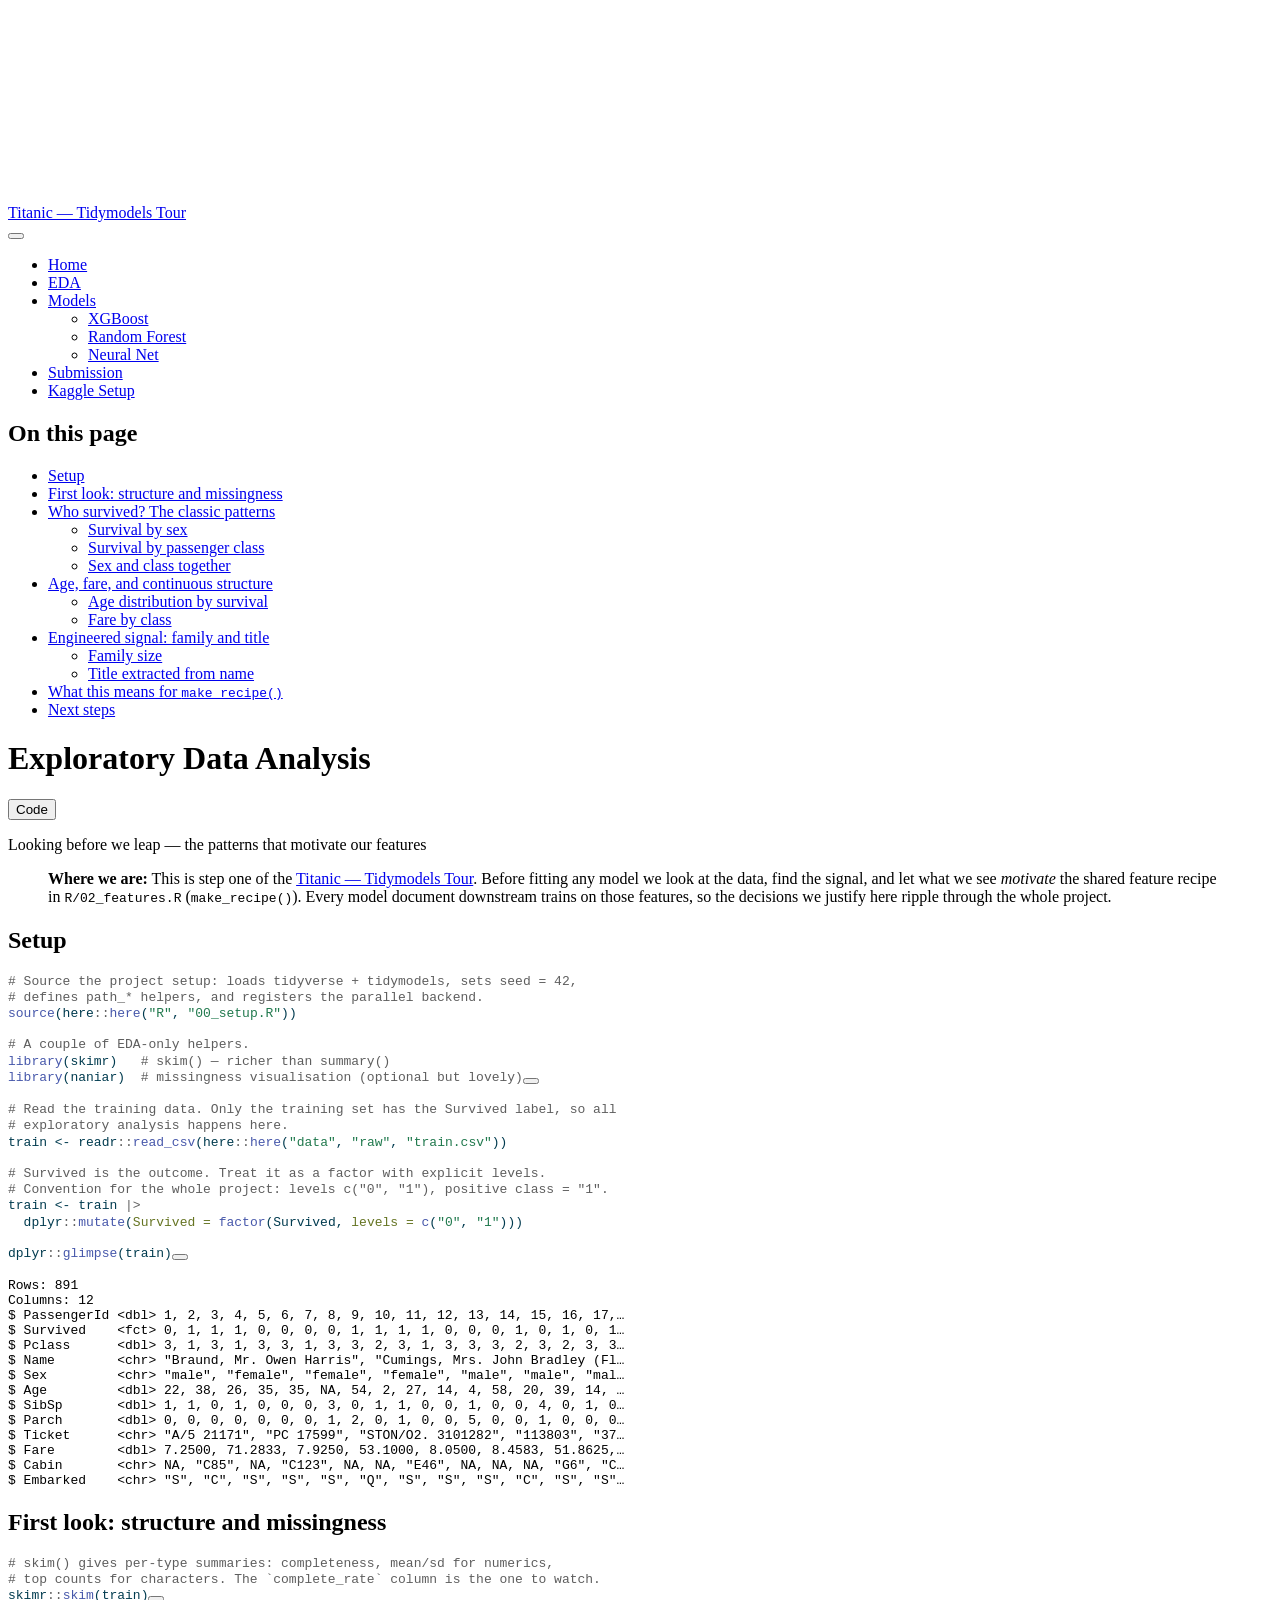
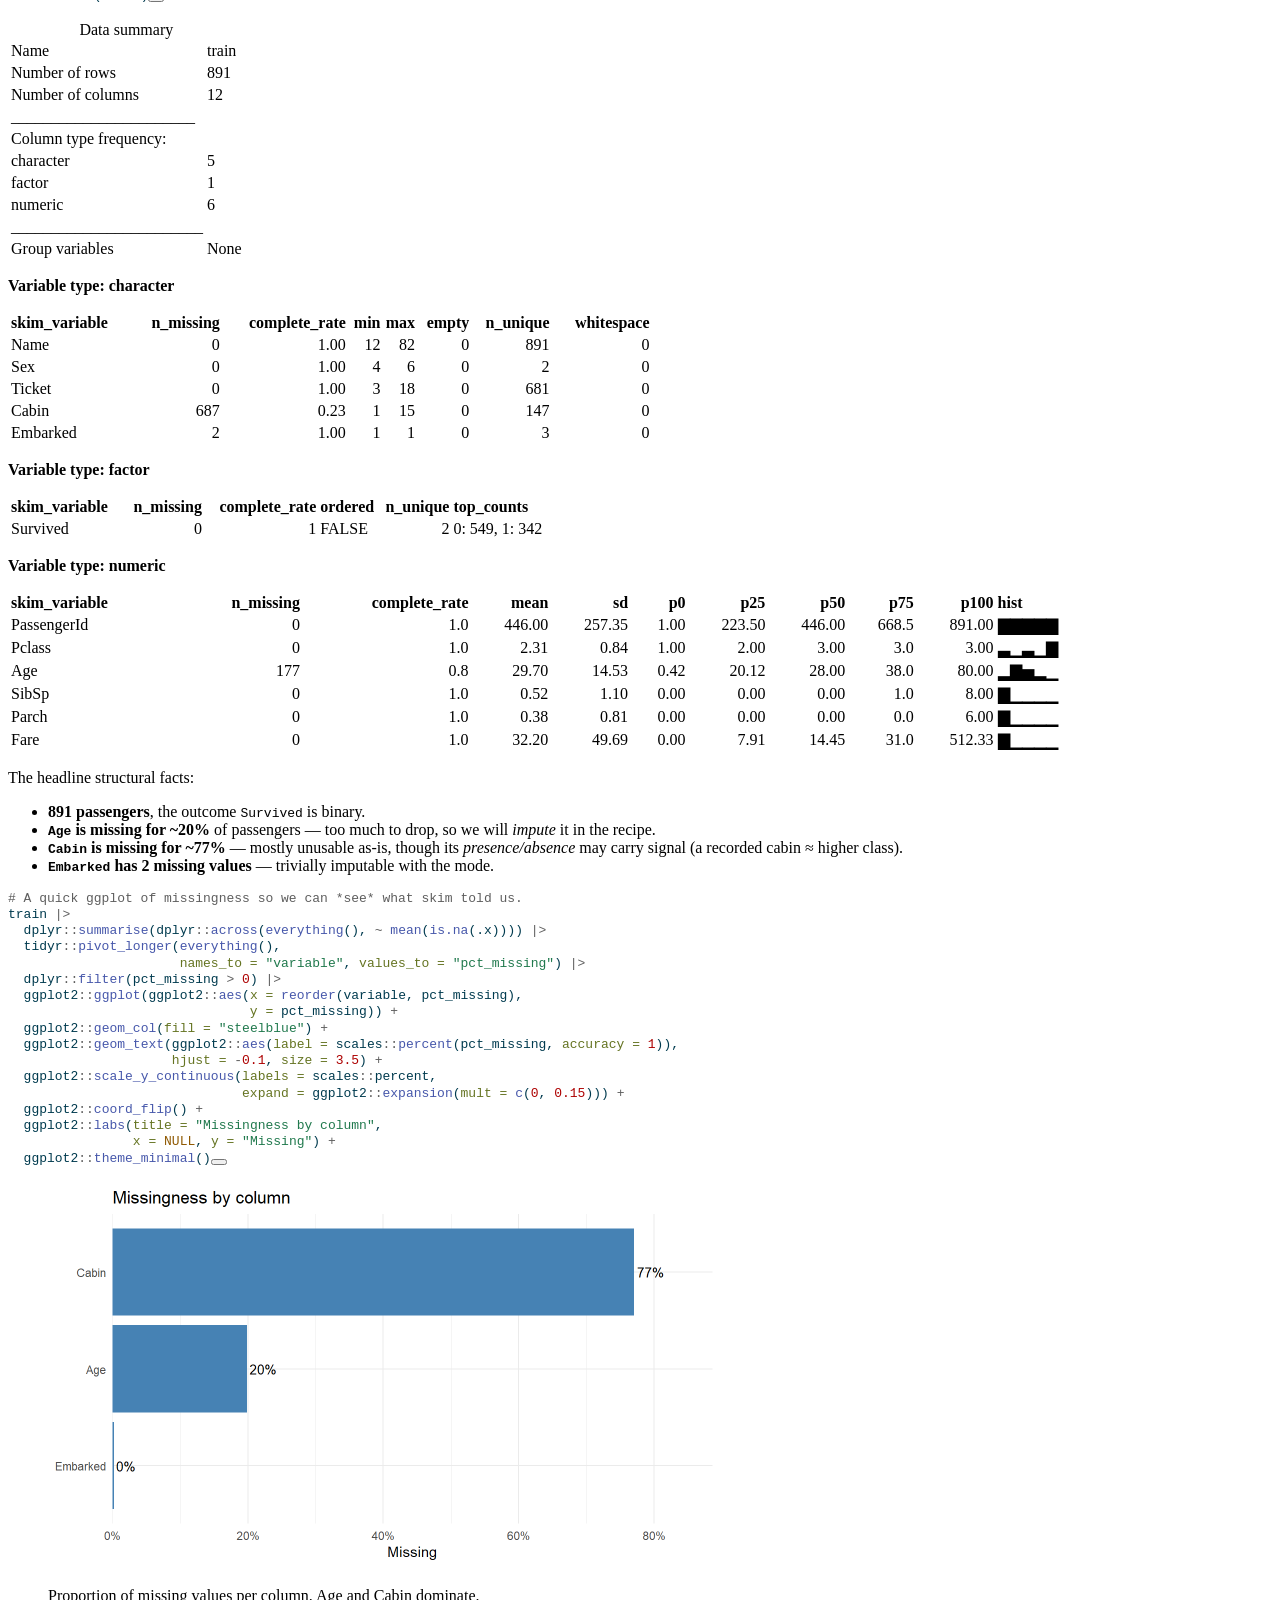
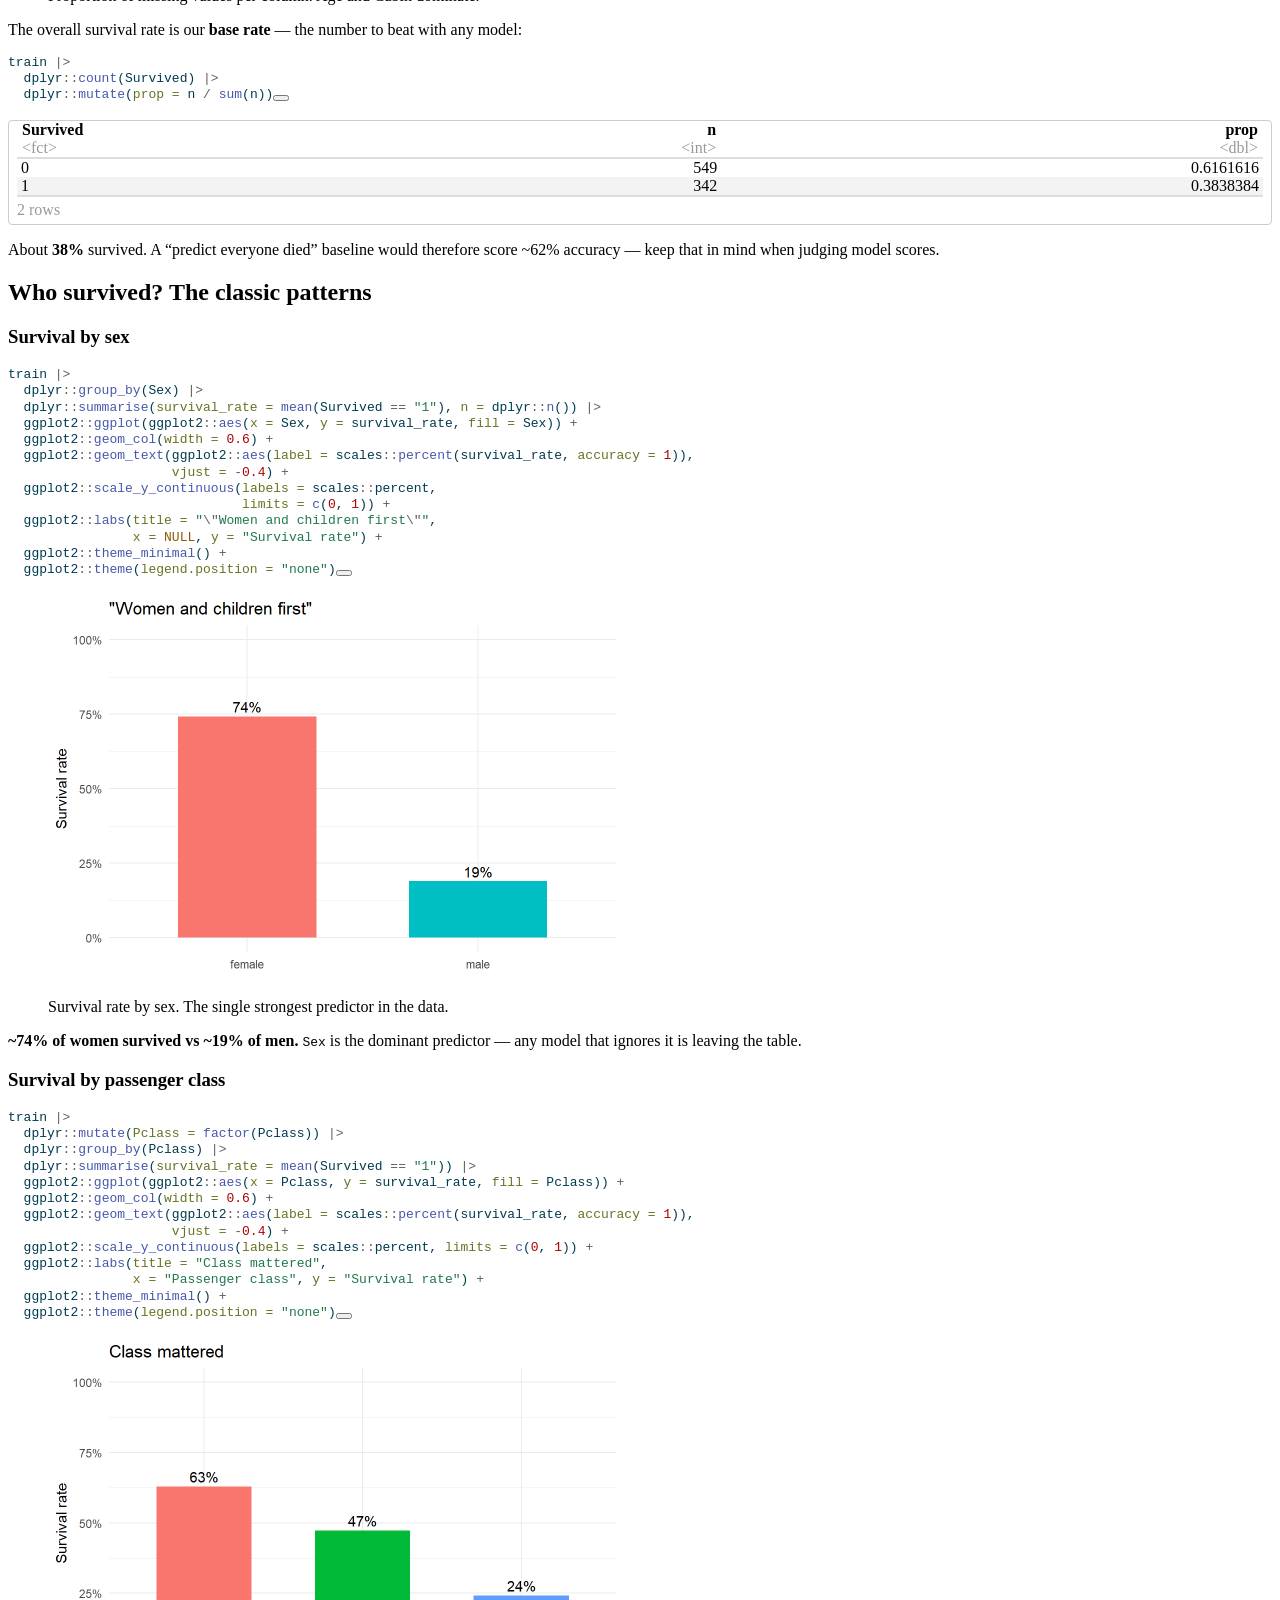
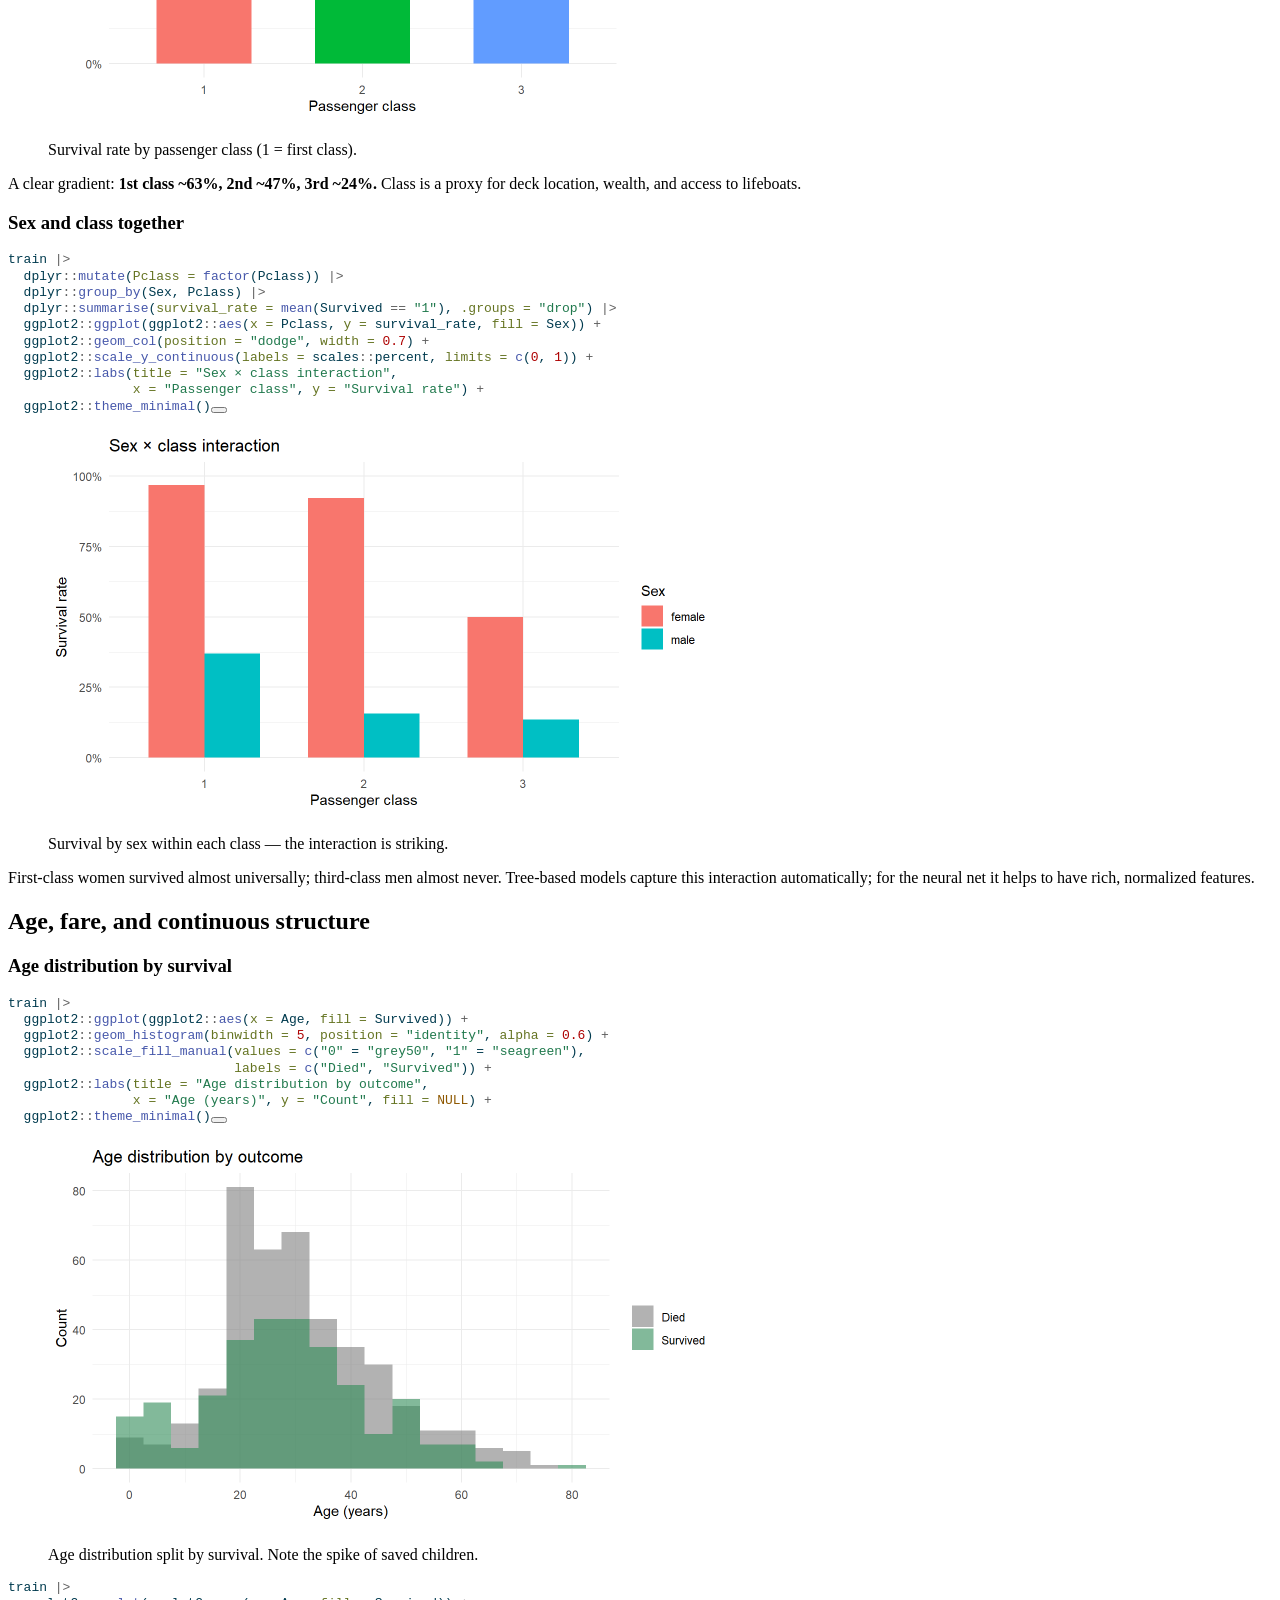
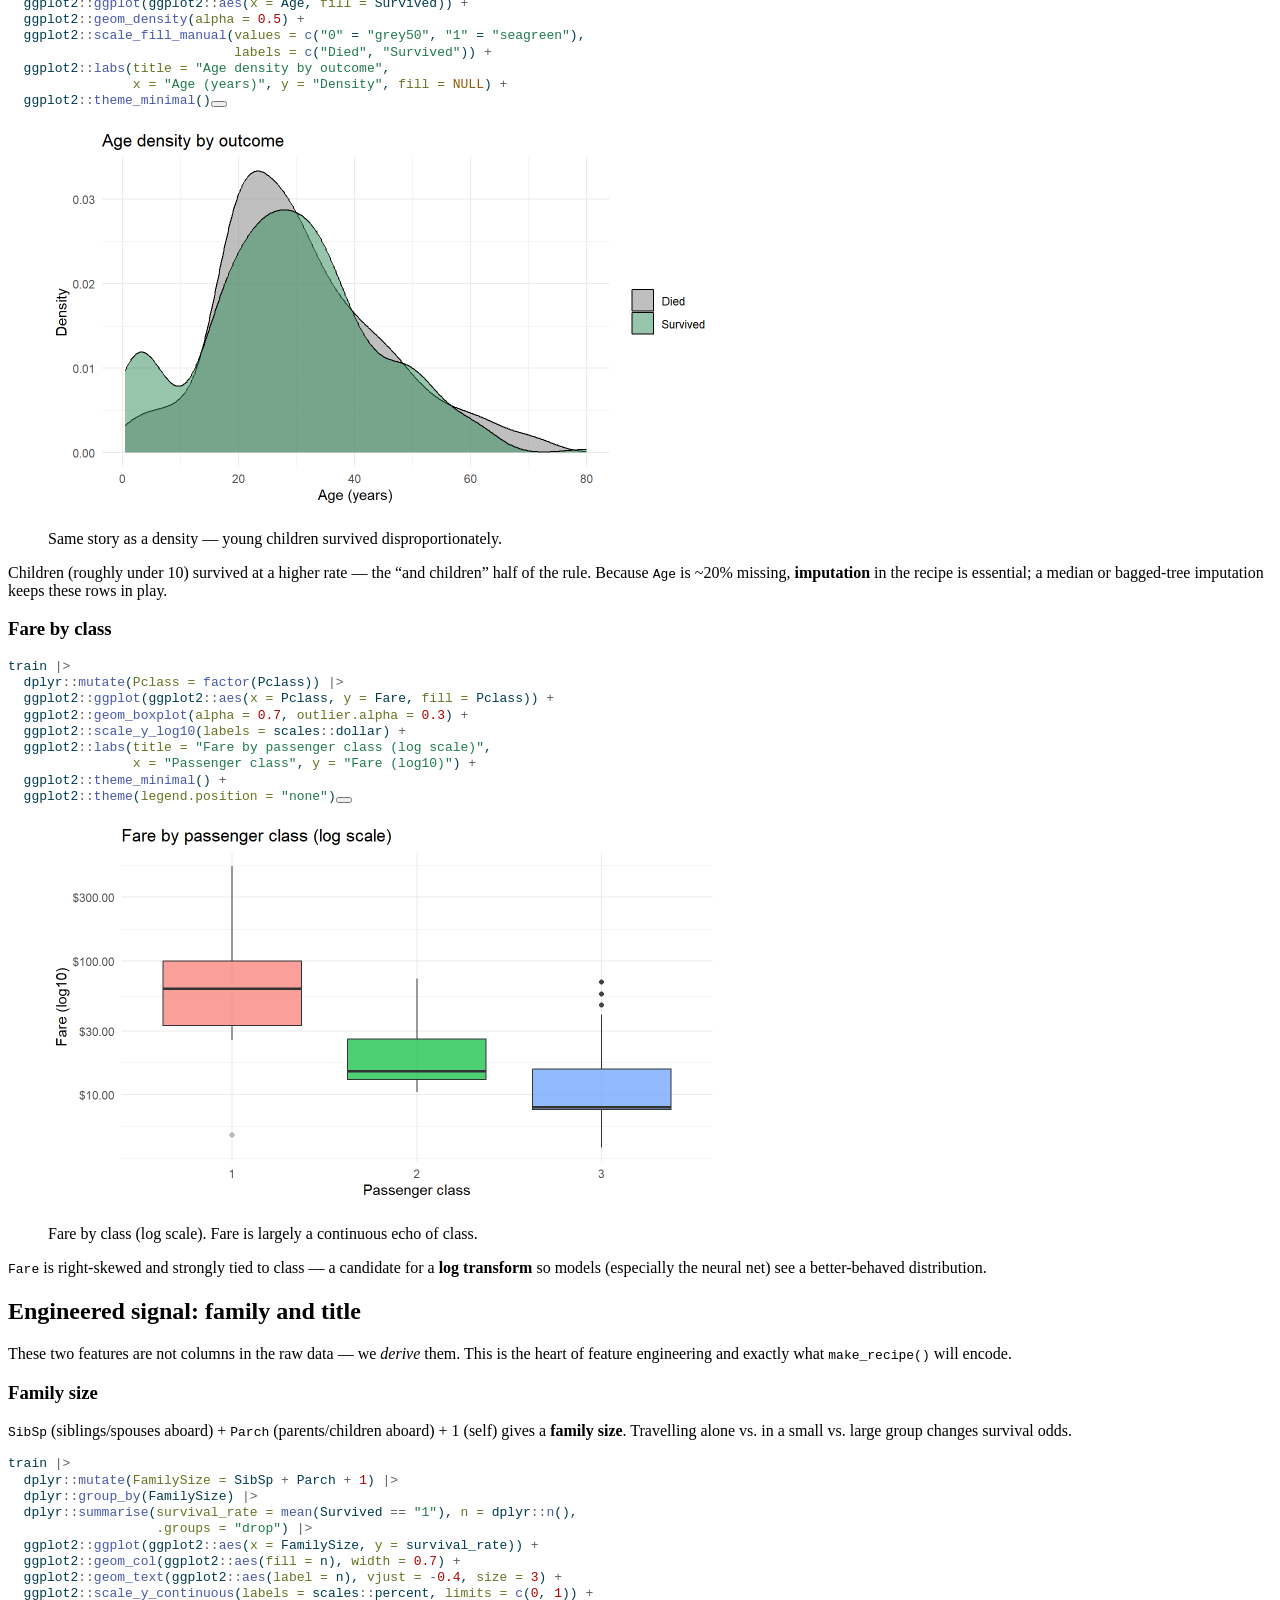
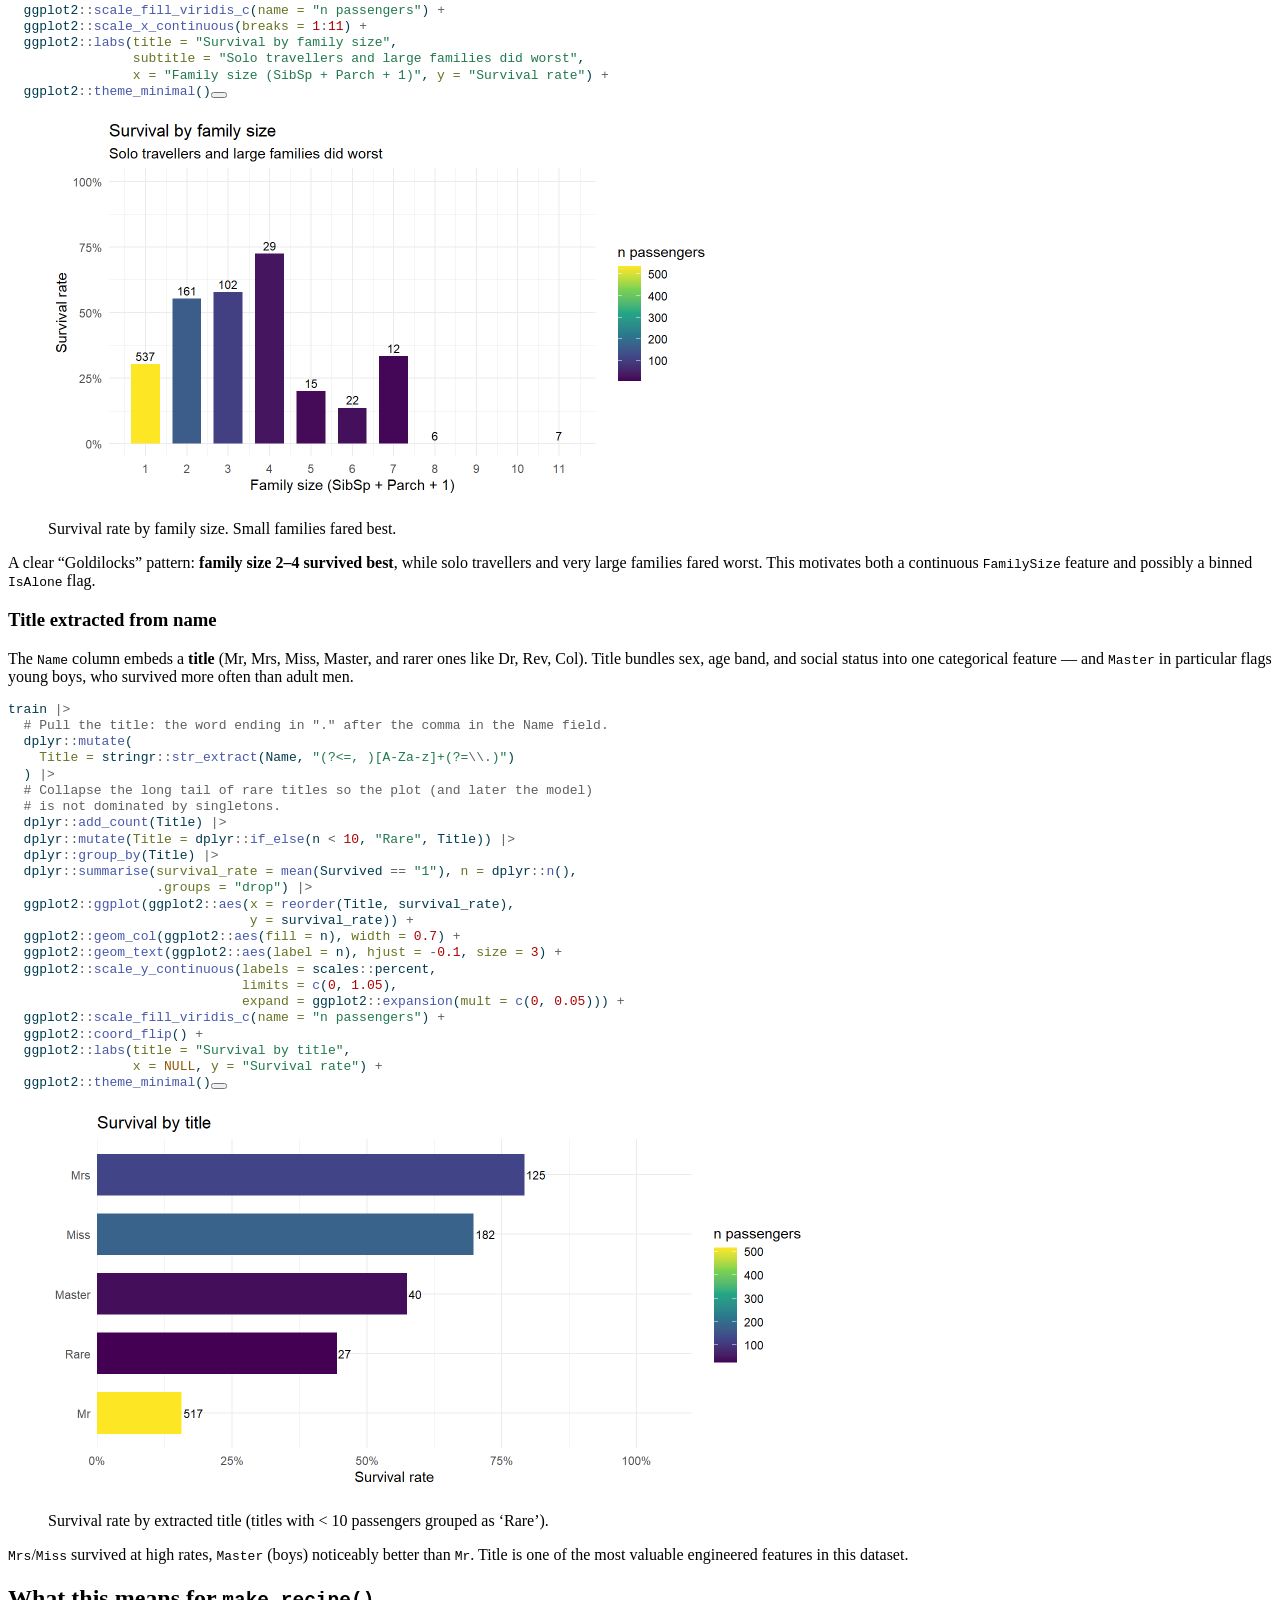
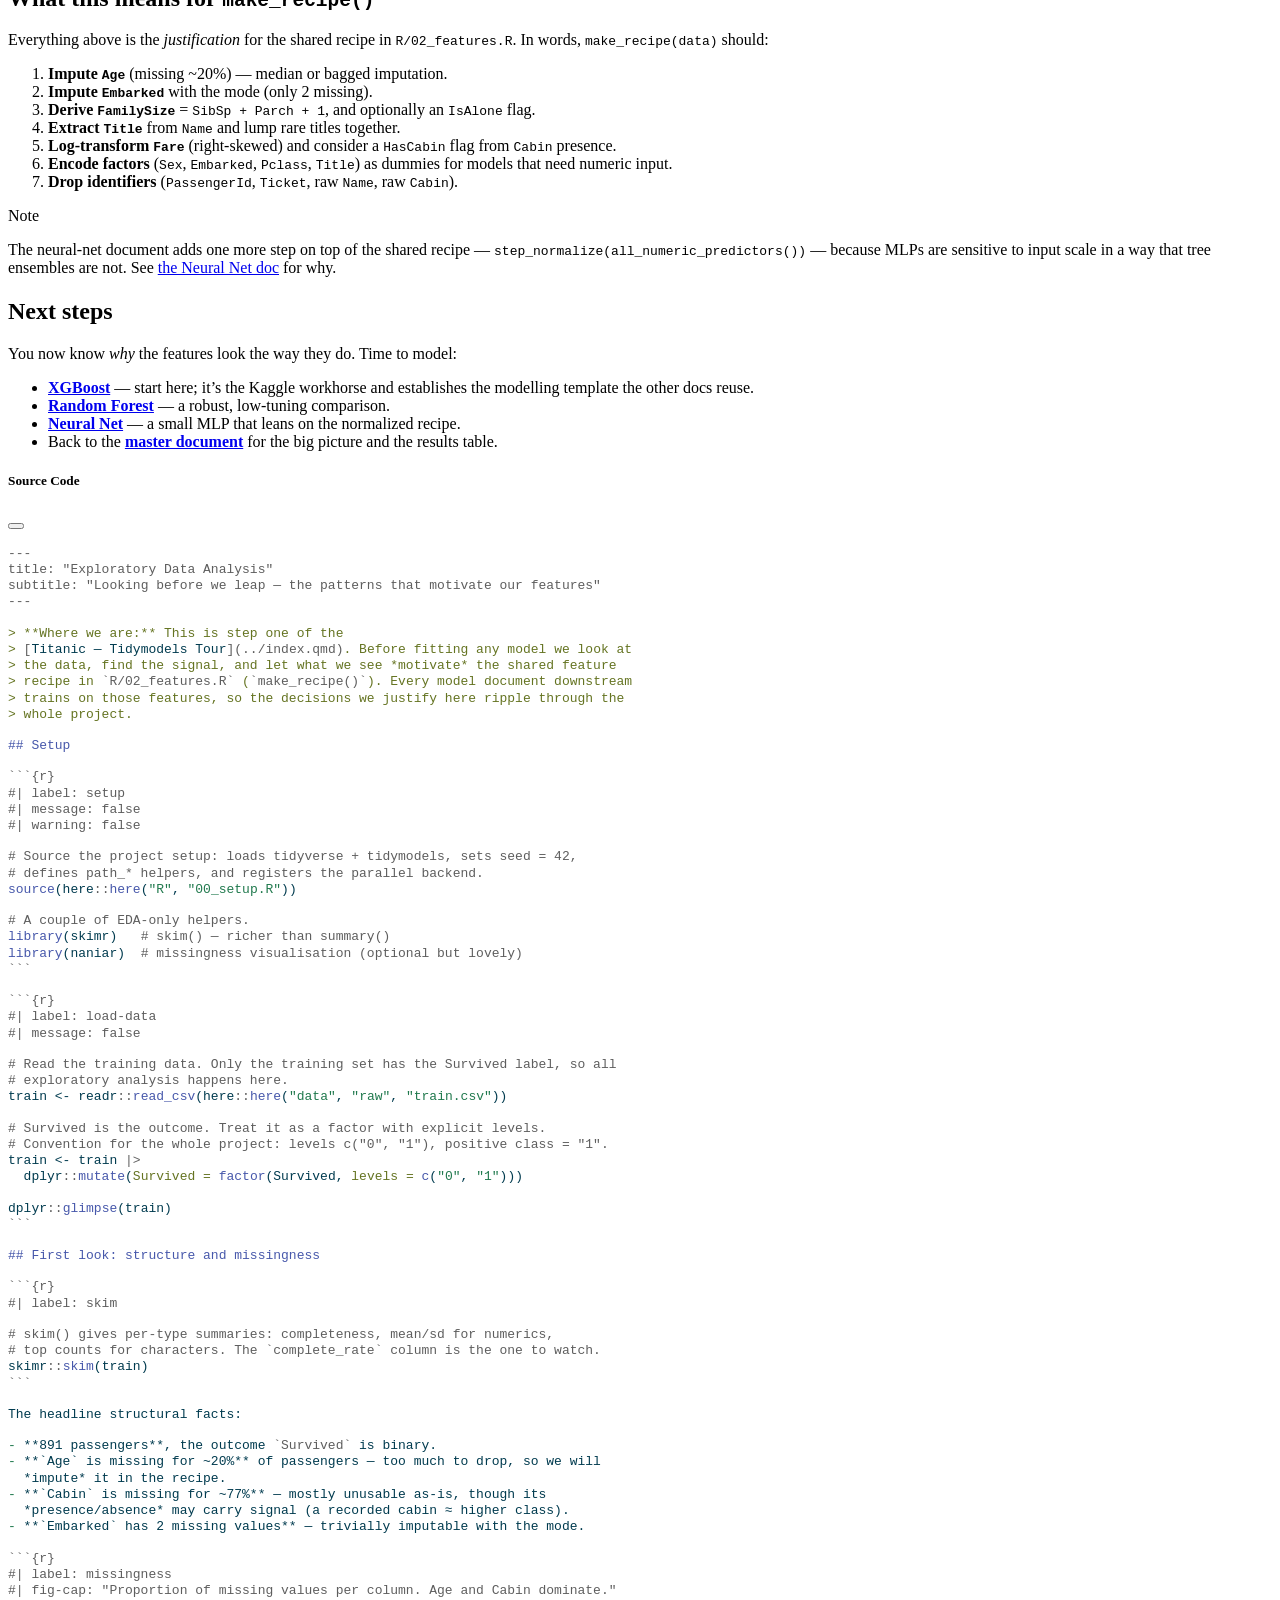
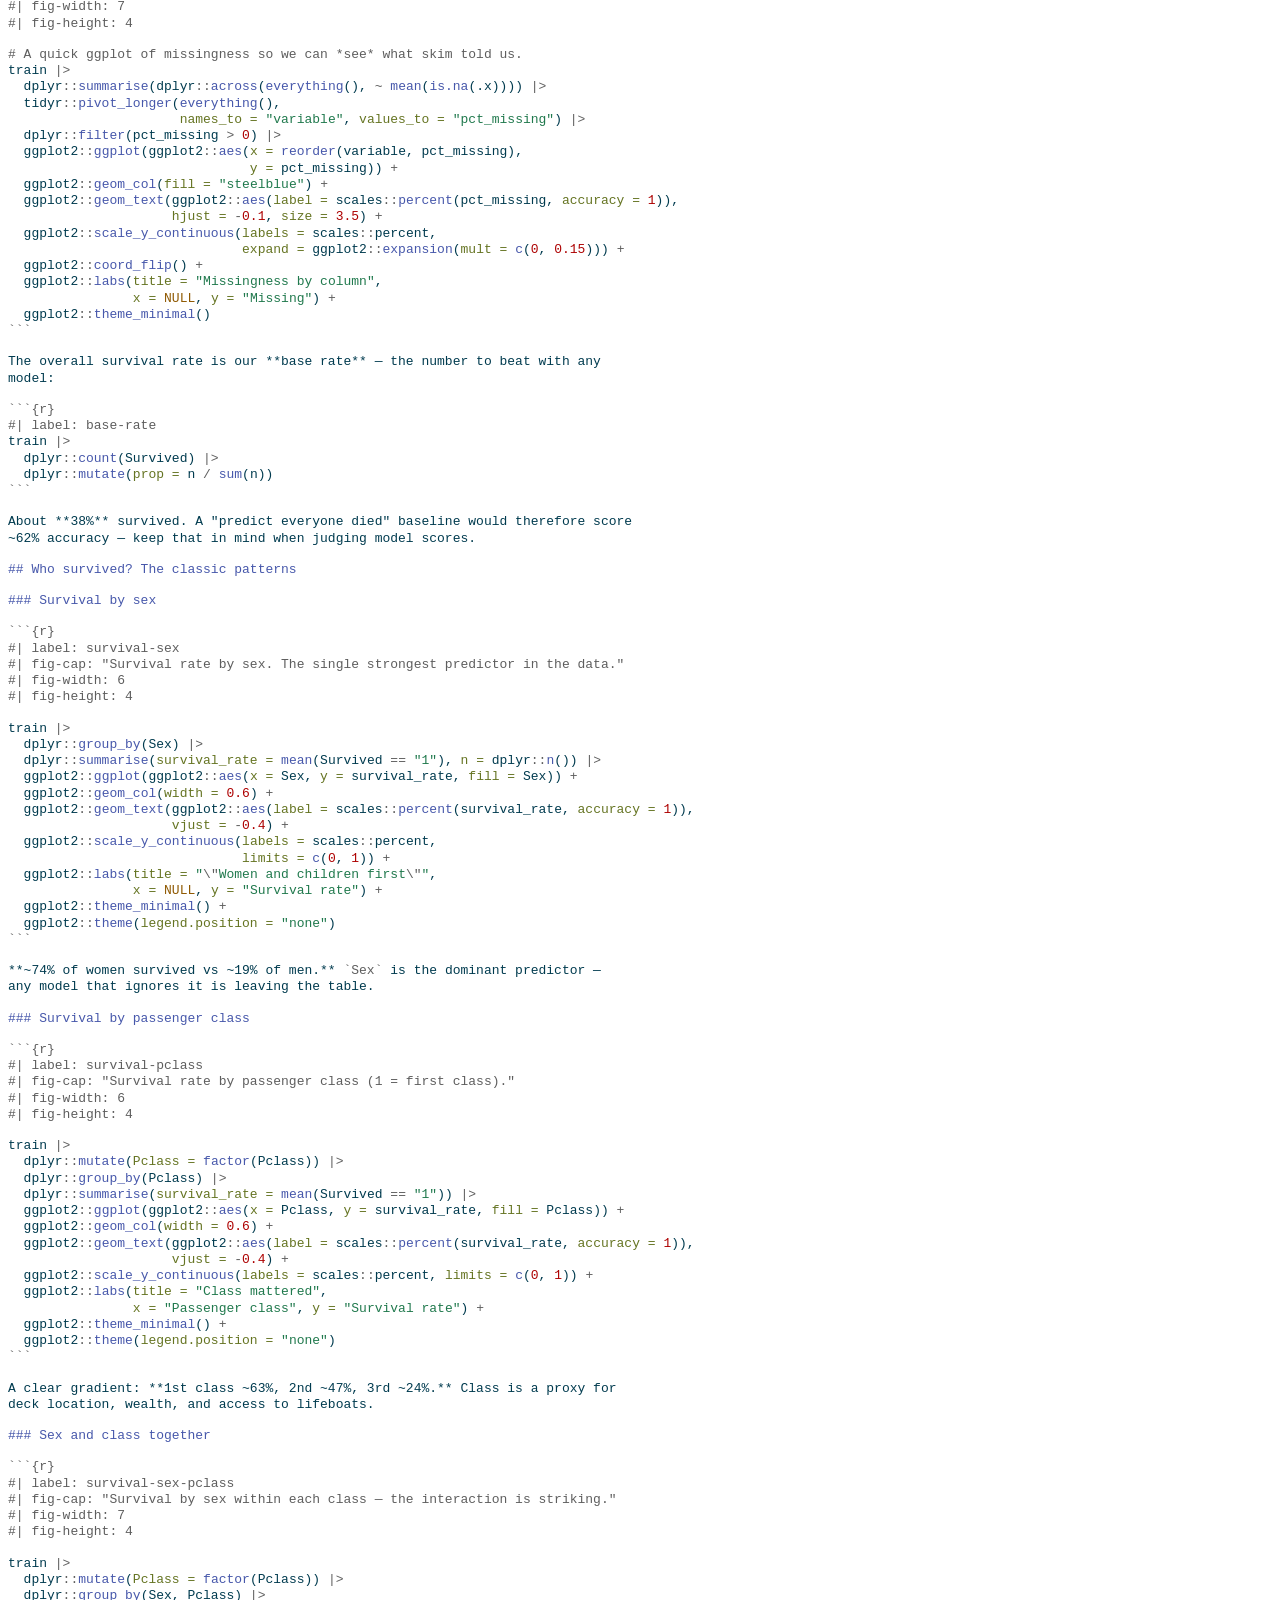
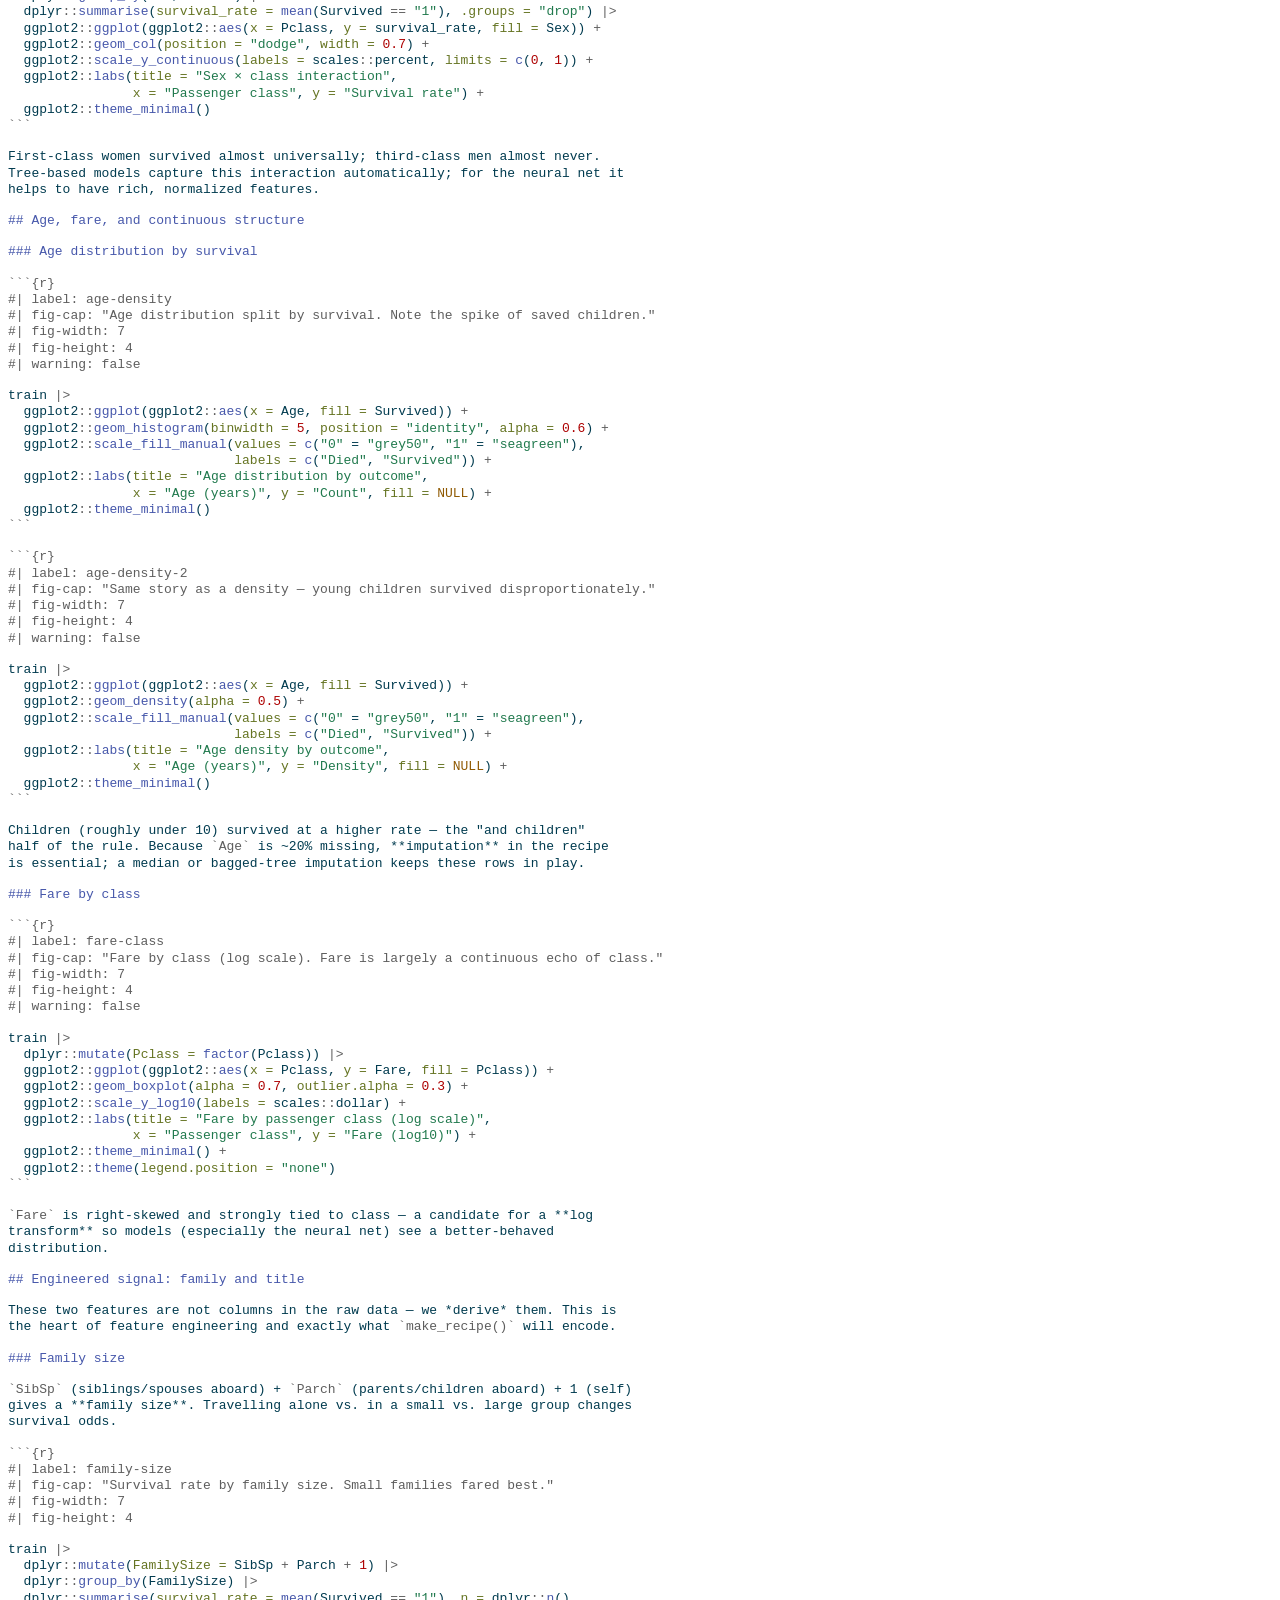
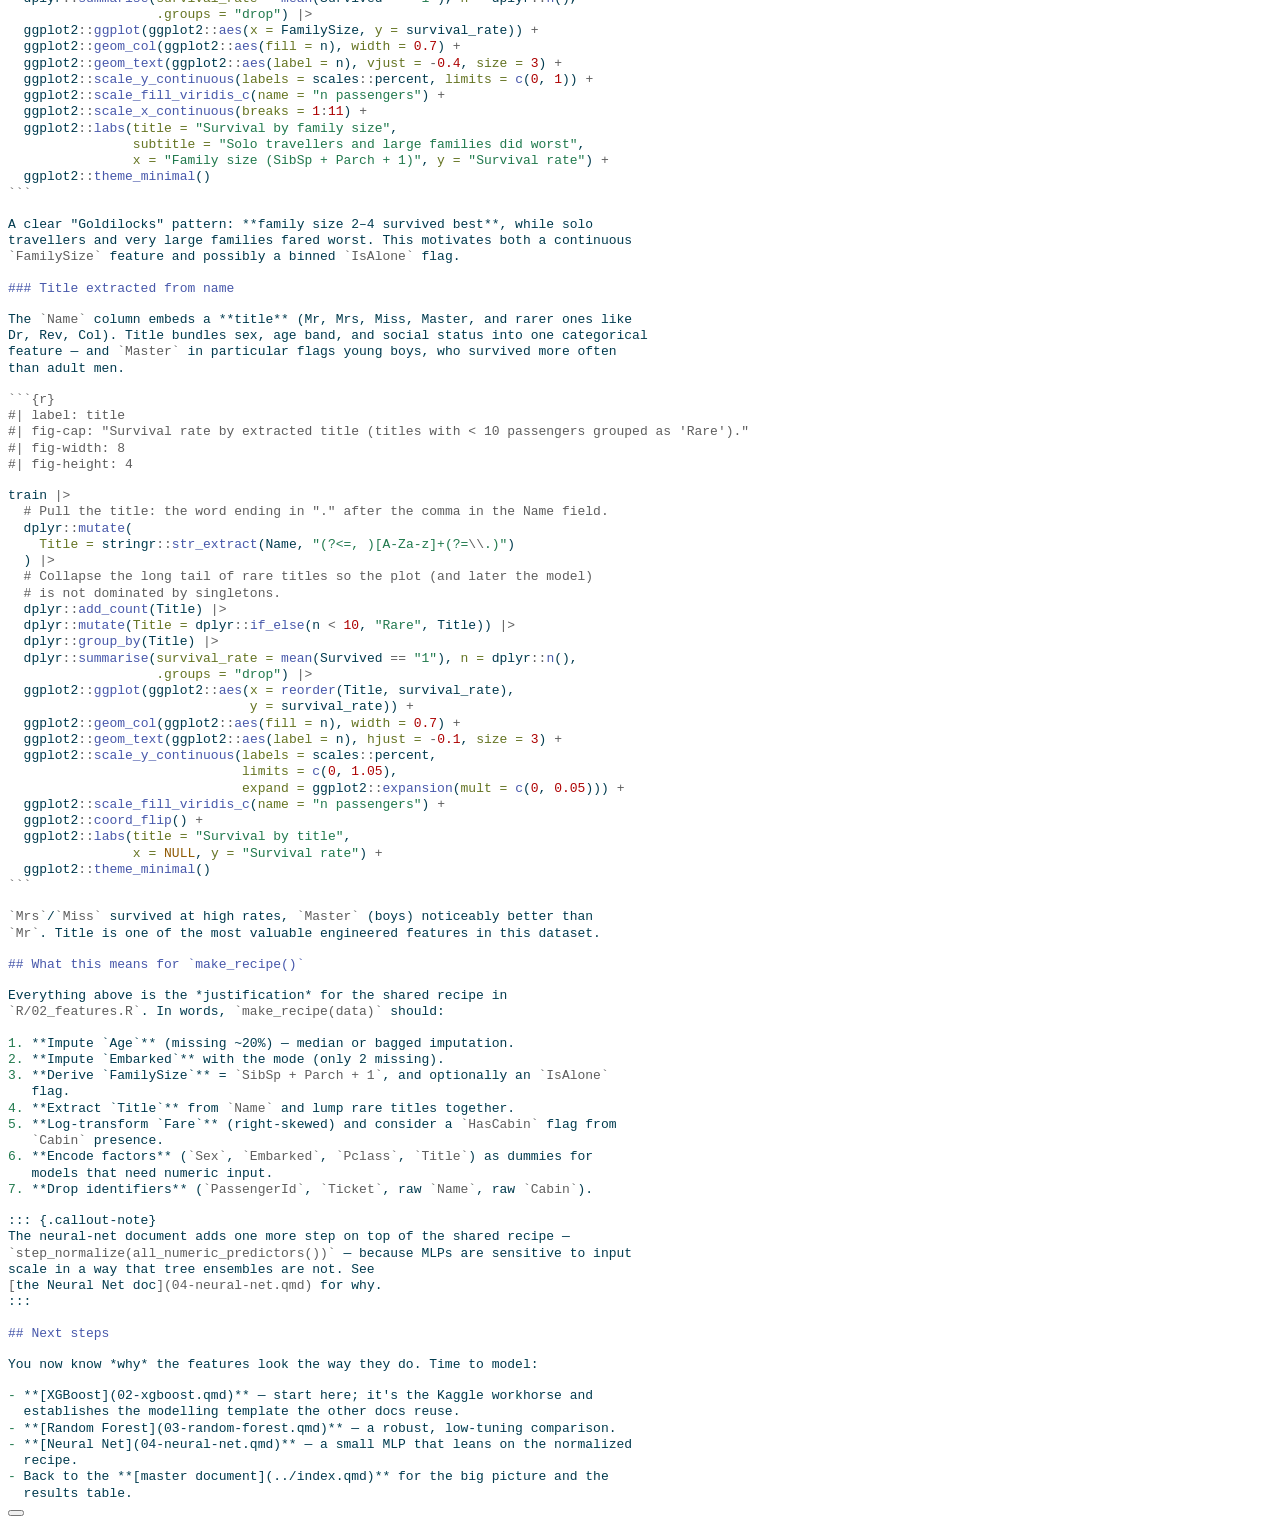
==== docs/01-eda.html @ 6b80f846 "Publish Quarto site to gh-pages" ====
<!DOCTYPE html>
<html xmlns="http://www.w3.org/1999/xhtml" lang="en" xml:lang="en"><head>

<meta charset="utf-8">
<meta name="generator" content="quarto-1.7.32">

<meta name="viewport" content="width=device-width, initial-scale=1.0, user-scalable=yes">


<title>Exploratory Data Analysis – Titanic — Tidymodels Tour</title>
<style>
code{white-space: pre-wrap;}
span.smallcaps{font-variant: small-caps;}
div.columns{display: flex; gap: min(4vw, 1.5em);}
div.column{flex: auto; overflow-x: auto;}
div.hanging-indent{margin-left: 1.5em; text-indent: -1.5em;}
ul.task-list{list-style: none;}
ul.task-list li input[type="checkbox"] {
  width: 0.8em;
  margin: 0 0.8em 0.2em -1em; /* quarto-specific, see https://github.com/quarto-dev/quarto-cli/issues/4556 */ 
  vertical-align: middle;
}
/* CSS for syntax highlighting */
html { -webkit-text-size-adjust: 100%; }
pre > code.sourceCode { white-space: pre; position: relative; }
pre > code.sourceCode > span { display: inline-block; line-height: 1.25; }
pre > code.sourceCode > span:empty { height: 1.2em; }
.sourceCode { overflow: visible; }
code.sourceCode > span { color: inherit; text-decoration: inherit; }
div.sourceCode { margin: 1em 0; }
pre.sourceCode { margin: 0; }
@media screen {
div.sourceCode { overflow: auto; }
}
@media print {
pre > code.sourceCode { white-space: pre-wrap; }
pre > code.sourceCode > span { text-indent: -5em; padding-left: 5em; }
}
pre.numberSource code
  { counter-reset: source-line 0; }
pre.numberSource code > span
  { position: relative; left: -4em; counter-increment: source-line; }
pre.numberSource code > span > a:first-child::before
  { content: counter(source-line);
    position: relative; left: -1em; text-align: right; vertical-align: baseline;
    border: none; display: inline-block;
    -webkit-touch-callout: none; -webkit-user-select: none;
    -khtml-user-select: none; -moz-user-select: none;
    -ms-user-select: none; user-select: none;
    padding: 0 4px; width: 4em;
  }
pre.numberSource { margin-left: 3em;  padding-left: 4px; }
div.sourceCode
  {   }
@media screen {
pre > code.sourceCode > span > a:first-child::before { text-decoration: underline; }
}
</style>


<script src="../site_libs/quarto-nav/quarto-nav.js"></script>
<script src="../site_libs/quarto-nav/headroom.min.js"></script>
<script src="../site_libs/clipboard/clipboard.min.js"></script>
<script src="../site_libs/quarto-search/autocomplete.umd.js"></script>
<script src="../site_libs/quarto-search/fuse.min.js"></script>
<script src="../site_libs/quarto-search/quarto-search.js"></script>
<meta name="quarto:offset" content="../">
<script src="../site_libs/quarto-html/quarto.js" type="module"></script>
<script src="../site_libs/quarto-html/tabsets/tabsets.js" type="module"></script>
<script src="../site_libs/quarto-html/popper.min.js"></script>
<script src="../site_libs/quarto-html/tippy.umd.min.js"></script>
<script src="../site_libs/quarto-html/anchor.min.js"></script>
<link href="../site_libs/quarto-html/tippy.css" rel="stylesheet">
<link href="../site_libs/quarto-html/quarto-syntax-highlighting-37eea08aefeeee20ff55810ff984fec1.css" rel="stylesheet" id="quarto-text-highlighting-styles">
<script src="../site_libs/bootstrap/bootstrap.min.js"></script>
<link href="../site_libs/bootstrap/bootstrap-icons.css" rel="stylesheet">
<link href="../site_libs/bootstrap/bootstrap-dfb324f25d9b1687192fa8be62ac8f9c.min.css" rel="stylesheet" append-hash="true" id="quarto-bootstrap" data-mode="light">
<script id="quarto-search-options" type="application/json">{
  "location": "navbar",
  "copy-button": false,
  "collapse-after": 3,
  "panel-placement": "end",
  "type": "overlay",
  "limit": 50,
  "keyboard-shortcut": [
    "f",
    "/",
    "s"
  ],
  "show-item-context": false,
  "language": {
    "search-no-results-text": "No results",
    "search-matching-documents-text": "matching documents",
    "search-copy-link-title": "Copy link to search",
    "search-hide-matches-text": "Hide additional matches",
    "search-more-match-text": "more match in this document",
    "search-more-matches-text": "more matches in this document",
    "search-clear-button-title": "Clear",
    "search-text-placeholder": "",
    "search-detached-cancel-button-title": "Cancel",
    "search-submit-button-title": "Submit",
    "search-label": "Search"
  }
}</script>
<link href="../site_libs/pagedtable-1.1/css/pagedtable.css" rel="stylesheet">

<script src="../site_libs/pagedtable-1.1/js/pagedtable.js"></script>



</head>

<body class="nav-fixed quarto-light">

<div id="quarto-search-results"></div>
  <header id="quarto-header" class="headroom fixed-top">
    <nav class="navbar navbar-expand-lg " data-bs-theme="dark">
      <div class="navbar-container container-fluid">
      <div class="navbar-brand-container mx-auto">
    <a class="navbar-brand" href="../index.html">
    <span class="navbar-title">Titanic — Tidymodels Tour</span>
    </a>
  </div>
            <div id="quarto-search" class="" title="Search"></div>
          <button class="navbar-toggler" type="button" data-bs-toggle="collapse" data-bs-target="#navbarCollapse" aria-controls="navbarCollapse" role="menu" aria-expanded="false" aria-label="Toggle navigation" onclick="if (window.quartoToggleHeadroom) { window.quartoToggleHeadroom(); }">
  <span class="navbar-toggler-icon"></span>
</button>
          <div class="collapse navbar-collapse" id="navbarCollapse">
            <ul class="navbar-nav navbar-nav-scroll me-auto">
  <li class="nav-item">
    <a class="nav-link" href="../index.html"> 
<span class="menu-text">Home</span></a>
  </li>  
  <li class="nav-item">
    <a class="nav-link active" href="../docs/01-eda.html" aria-current="page"> 
<span class="menu-text">EDA</span></a>
  </li>  
  <li class="nav-item dropdown ">
    <a class="nav-link dropdown-toggle" href="#" id="nav-menu-models" role="link" data-bs-toggle="dropdown" aria-expanded="false">
 <span class="menu-text">Models</span>
    </a>
    <ul class="dropdown-menu" aria-labelledby="nav-menu-models">    
        <li>
    <a class="dropdown-item" href="../docs/02-xgboost.html">
 <span class="dropdown-text">XGBoost</span></a>
  </li>  
        <li>
    <a class="dropdown-item" href="../docs/03-random-forest.html">
 <span class="dropdown-text">Random Forest</span></a>
  </li>  
        <li>
    <a class="dropdown-item" href="../docs/04-neural-net.html">
 <span class="dropdown-text">Neural Net</span></a>
  </li>  
    </ul>
  </li>
  <li class="nav-item">
    <a class="nav-link" href="../docs/submission.html"> 
<span class="menu-text">Submission</span></a>
  </li>  
  <li class="nav-item">
    <a class="nav-link" href="../docs/setup-kaggle.html"> 
<span class="menu-text">Kaggle Setup</span></a>
  </li>  
</ul>
          </div> <!-- /navcollapse -->
            <div class="quarto-navbar-tools">
</div>
      </div> <!-- /container-fluid -->
    </nav>
</header>
<!-- content -->
<div id="quarto-content" class="quarto-container page-columns page-rows-contents page-layout-article page-navbar">
<!-- sidebar -->
<!-- margin-sidebar -->
    <div id="quarto-margin-sidebar" class="sidebar margin-sidebar">
        <nav id="TOC" role="doc-toc" class="toc-active">
    <h2 id="toc-title">On this page</h2>
   
  <ul>
  <li><a href="#setup" id="toc-setup" class="nav-link active" data-scroll-target="#setup">Setup</a></li>
  <li><a href="#first-look-structure-and-missingness" id="toc-first-look-structure-and-missingness" class="nav-link" data-scroll-target="#first-look-structure-and-missingness">First look: structure and missingness</a></li>
  <li><a href="#who-survived-the-classic-patterns" id="toc-who-survived-the-classic-patterns" class="nav-link" data-scroll-target="#who-survived-the-classic-patterns">Who survived? The classic patterns</a>
  <ul class="collapse">
  <li><a href="#survival-by-sex" id="toc-survival-by-sex" class="nav-link" data-scroll-target="#survival-by-sex">Survival by sex</a></li>
  <li><a href="#survival-by-passenger-class" id="toc-survival-by-passenger-class" class="nav-link" data-scroll-target="#survival-by-passenger-class">Survival by passenger class</a></li>
  <li><a href="#sex-and-class-together" id="toc-sex-and-class-together" class="nav-link" data-scroll-target="#sex-and-class-together">Sex and class together</a></li>
  </ul></li>
  <li><a href="#age-fare-and-continuous-structure" id="toc-age-fare-and-continuous-structure" class="nav-link" data-scroll-target="#age-fare-and-continuous-structure">Age, fare, and continuous structure</a>
  <ul class="collapse">
  <li><a href="#age-distribution-by-survival" id="toc-age-distribution-by-survival" class="nav-link" data-scroll-target="#age-distribution-by-survival">Age distribution by survival</a></li>
  <li><a href="#fare-by-class" id="toc-fare-by-class" class="nav-link" data-scroll-target="#fare-by-class">Fare by class</a></li>
  </ul></li>
  <li><a href="#engineered-signal-family-and-title" id="toc-engineered-signal-family-and-title" class="nav-link" data-scroll-target="#engineered-signal-family-and-title">Engineered signal: family and title</a>
  <ul class="collapse">
  <li><a href="#family-size" id="toc-family-size" class="nav-link" data-scroll-target="#family-size">Family size</a></li>
  <li><a href="#title-extracted-from-name" id="toc-title-extracted-from-name" class="nav-link" data-scroll-target="#title-extracted-from-name">Title extracted from name</a></li>
  </ul></li>
  <li><a href="#what-this-means-for-make_recipe" id="toc-what-this-means-for-make_recipe" class="nav-link" data-scroll-target="#what-this-means-for-make_recipe">What this means for <code>make_recipe()</code></a></li>
  <li><a href="#next-steps" id="toc-next-steps" class="nav-link" data-scroll-target="#next-steps">Next steps</a></li>
  </ul>
</nav>
    </div>
<!-- main -->
<main class="content" id="quarto-document-content">

<header id="title-block-header" class="quarto-title-block default">
<div class="quarto-title">
<div class="quarto-title-block"><div><h1 class="title">Exploratory Data Analysis</h1><button type="button" class="btn code-tools-button" id="quarto-code-tools-source"><i class="bi"></i> Code</button></div></div>
<p class="subtitle lead">Looking before we leap — the patterns that motivate our features</p>
</div>



<div class="quarto-title-meta">

    
  
    
  </div>
  


</header>


<blockquote class="blockquote">
<p><strong>Where we are:</strong> This is step one of the <a href="../index.html">Titanic — Tidymodels Tour</a>. Before fitting any model we look at the data, find the signal, and let what we see <em>motivate</em> the shared feature recipe in <code>R/02_features.R</code> (<code>make_recipe()</code>). Every model document downstream trains on those features, so the decisions we justify here ripple through the whole project.</p>
</blockquote>
<section id="setup" class="level2">
<h2 class="anchored" data-anchor-id="setup">Setup</h2>
<div class="cell">
<div class="sourceCode cell-code" id="cb1"><pre class="sourceCode r code-with-copy"><code class="sourceCode r"><span id="cb1-1"><a href="#cb1-1" aria-hidden="true" tabindex="-1"></a><span class="co"># Source the project setup: loads tidyverse + tidymodels, sets seed = 42,</span></span>
<span id="cb1-2"><a href="#cb1-2" aria-hidden="true" tabindex="-1"></a><span class="co"># defines path_* helpers, and registers the parallel backend.</span></span>
<span id="cb1-3"><a href="#cb1-3" aria-hidden="true" tabindex="-1"></a><span class="fu">source</span>(here<span class="sc">::</span><span class="fu">here</span>(<span class="st">"R"</span>, <span class="st">"00_setup.R"</span>))</span>
<span id="cb1-4"><a href="#cb1-4" aria-hidden="true" tabindex="-1"></a></span>
<span id="cb1-5"><a href="#cb1-5" aria-hidden="true" tabindex="-1"></a><span class="co"># A couple of EDA-only helpers.</span></span>
<span id="cb1-6"><a href="#cb1-6" aria-hidden="true" tabindex="-1"></a><span class="fu">library</span>(skimr)   <span class="co"># skim() — richer than summary()</span></span>
<span id="cb1-7"><a href="#cb1-7" aria-hidden="true" tabindex="-1"></a><span class="fu">library</span>(naniar)  <span class="co"># missingness visualisation (optional but lovely)</span></span></code><button title="Copy to Clipboard" class="code-copy-button"><i class="bi"></i></button></pre></div>
</div>
<div class="cell">
<div class="sourceCode cell-code" id="cb2"><pre class="sourceCode r code-with-copy"><code class="sourceCode r"><span id="cb2-1"><a href="#cb2-1" aria-hidden="true" tabindex="-1"></a><span class="co"># Read the training data. Only the training set has the Survived label, so all</span></span>
<span id="cb2-2"><a href="#cb2-2" aria-hidden="true" tabindex="-1"></a><span class="co"># exploratory analysis happens here.</span></span>
<span id="cb2-3"><a href="#cb2-3" aria-hidden="true" tabindex="-1"></a>train <span class="ot">&lt;-</span> readr<span class="sc">::</span><span class="fu">read_csv</span>(here<span class="sc">::</span><span class="fu">here</span>(<span class="st">"data"</span>, <span class="st">"raw"</span>, <span class="st">"train.csv"</span>))</span>
<span id="cb2-4"><a href="#cb2-4" aria-hidden="true" tabindex="-1"></a></span>
<span id="cb2-5"><a href="#cb2-5" aria-hidden="true" tabindex="-1"></a><span class="co"># Survived is the outcome. Treat it as a factor with explicit levels.</span></span>
<span id="cb2-6"><a href="#cb2-6" aria-hidden="true" tabindex="-1"></a><span class="co"># Convention for the whole project: levels c("0", "1"), positive class = "1".</span></span>
<span id="cb2-7"><a href="#cb2-7" aria-hidden="true" tabindex="-1"></a>train <span class="ot">&lt;-</span> train <span class="sc">|&gt;</span></span>
<span id="cb2-8"><a href="#cb2-8" aria-hidden="true" tabindex="-1"></a>  dplyr<span class="sc">::</span><span class="fu">mutate</span>(<span class="at">Survived =</span> <span class="fu">factor</span>(Survived, <span class="at">levels =</span> <span class="fu">c</span>(<span class="st">"0"</span>, <span class="st">"1"</span>)))</span>
<span id="cb2-9"><a href="#cb2-9" aria-hidden="true" tabindex="-1"></a></span>
<span id="cb2-10"><a href="#cb2-10" aria-hidden="true" tabindex="-1"></a>dplyr<span class="sc">::</span><span class="fu">glimpse</span>(train)</span></code><button title="Copy to Clipboard" class="code-copy-button"><i class="bi"></i></button></pre></div>
<div class="cell-output cell-output-stdout">
<pre><code>Rows: 891
Columns: 12
$ PassengerId &lt;dbl&gt; 1, 2, 3, 4, 5, 6, 7, 8, 9, 10, 11, 12, 13, 14, 15, 16, 17,…
$ Survived    &lt;fct&gt; 0, 1, 1, 1, 0, 0, 0, 0, 1, 1, 1, 1, 0, 0, 0, 1, 0, 1, 0, 1…
$ Pclass      &lt;dbl&gt; 3, 1, 3, 1, 3, 3, 1, 3, 3, 2, 3, 1, 3, 3, 3, 2, 3, 2, 3, 3…
$ Name        &lt;chr&gt; "Braund, Mr. Owen Harris", "Cumings, Mrs. John Bradley (Fl…
$ Sex         &lt;chr&gt; "male", "female", "female", "female", "male", "male", "mal…
$ Age         &lt;dbl&gt; 22, 38, 26, 35, 35, NA, 54, 2, 27, 14, 4, 58, 20, 39, 14, …
$ SibSp       &lt;dbl&gt; 1, 1, 0, 1, 0, 0, 0, 3, 0, 1, 1, 0, 0, 1, 0, 0, 4, 0, 1, 0…
$ Parch       &lt;dbl&gt; 0, 0, 0, 0, 0, 0, 0, 1, 2, 0, 1, 0, 0, 5, 0, 0, 1, 0, 0, 0…
$ Ticket      &lt;chr&gt; "A/5 21171", "PC 17599", "STON/O2. 3101282", "113803", "37…
$ Fare        &lt;dbl&gt; 7.2500, 71.2833, 7.9250, 53.1000, 8.0500, 8.4583, 51.8625,…
$ Cabin       &lt;chr&gt; NA, "C85", NA, "C123", NA, NA, "E46", NA, NA, NA, "G6", "C…
$ Embarked    &lt;chr&gt; "S", "C", "S", "S", "S", "Q", "S", "S", "S", "C", "S", "S"…</code></pre>
</div>
</div>
</section>
<section id="first-look-structure-and-missingness" class="level2">
<h2 class="anchored" data-anchor-id="first-look-structure-and-missingness">First look: structure and missingness</h2>
<div class="cell">
<div class="sourceCode cell-code" id="cb4"><pre class="sourceCode r code-with-copy"><code class="sourceCode r"><span id="cb4-1"><a href="#cb4-1" aria-hidden="true" tabindex="-1"></a><span class="co"># skim() gives per-type summaries: completeness, mean/sd for numerics,</span></span>
<span id="cb4-2"><a href="#cb4-2" aria-hidden="true" tabindex="-1"></a><span class="co"># top counts for characters. The `complete_rate` column is the one to watch.</span></span>
<span id="cb4-3"><a href="#cb4-3" aria-hidden="true" tabindex="-1"></a>skimr<span class="sc">::</span><span class="fu">skim</span>(train)</span></code><button title="Copy to Clipboard" class="code-copy-button"><i class="bi"></i></button></pre></div>
<div class="cell-output-display">
<table class="caption-top table table-sm table-striped small">
<caption>Data summary</caption>
<tbody>
<tr class="odd">
<td style="text-align: left;">Name</td>
<td style="text-align: left;">train</td>
</tr>
<tr class="even">
<td style="text-align: left;">Number of rows</td>
<td style="text-align: left;">891</td>
</tr>
<tr class="odd">
<td style="text-align: left;">Number of columns</td>
<td style="text-align: left;">12</td>
</tr>
<tr class="even">
<td style="text-align: left;">_______________________</td>
<td style="text-align: left;"></td>
</tr>
<tr class="odd">
<td style="text-align: left;">Column type frequency:</td>
<td style="text-align: left;"></td>
</tr>
<tr class="even">
<td style="text-align: left;">character</td>
<td style="text-align: left;">5</td>
</tr>
<tr class="odd">
<td style="text-align: left;">factor</td>
<td style="text-align: left;">1</td>
</tr>
<tr class="even">
<td style="text-align: left;">numeric</td>
<td style="text-align: left;">6</td>
</tr>
<tr class="odd">
<td style="text-align: left;">________________________</td>
<td style="text-align: left;"></td>
</tr>
<tr class="even">
<td style="text-align: left;">Group variables</td>
<td style="text-align: left;">None</td>
</tr>
</tbody>
</table>
<p><strong>Variable type: character</strong></p>
<table class="caption-top table table-sm table-striped small">
<colgroup>
<col style="width: 19%">
<col style="width: 13%">
<col style="width: 19%">
<col style="width: 5%">
<col style="width: 5%">
<col style="width: 8%">
<col style="width: 12%">
<col style="width: 15%">
</colgroup>
<thead>
<tr class="header">
<th style="text-align: left;">skim_variable</th>
<th style="text-align: right;">n_missing</th>
<th style="text-align: right;">complete_rate</th>
<th style="text-align: right;">min</th>
<th style="text-align: right;">max</th>
<th style="text-align: right;">empty</th>
<th style="text-align: right;">n_unique</th>
<th style="text-align: right;">whitespace</th>
</tr>
</thead>
<tbody>
<tr class="odd">
<td style="text-align: left;">Name</td>
<td style="text-align: right;">0</td>
<td style="text-align: right;">1.00</td>
<td style="text-align: right;">12</td>
<td style="text-align: right;">82</td>
<td style="text-align: right;">0</td>
<td style="text-align: right;">891</td>
<td style="text-align: right;">0</td>
</tr>
<tr class="even">
<td style="text-align: left;">Sex</td>
<td style="text-align: right;">0</td>
<td style="text-align: right;">1.00</td>
<td style="text-align: right;">4</td>
<td style="text-align: right;">6</td>
<td style="text-align: right;">0</td>
<td style="text-align: right;">2</td>
<td style="text-align: right;">0</td>
</tr>
<tr class="odd">
<td style="text-align: left;">Ticket</td>
<td style="text-align: right;">0</td>
<td style="text-align: right;">1.00</td>
<td style="text-align: right;">3</td>
<td style="text-align: right;">18</td>
<td style="text-align: right;">0</td>
<td style="text-align: right;">681</td>
<td style="text-align: right;">0</td>
</tr>
<tr class="even">
<td style="text-align: left;">Cabin</td>
<td style="text-align: right;">687</td>
<td style="text-align: right;">0.23</td>
<td style="text-align: right;">1</td>
<td style="text-align: right;">15</td>
<td style="text-align: right;">0</td>
<td style="text-align: right;">147</td>
<td style="text-align: right;">0</td>
</tr>
<tr class="odd">
<td style="text-align: left;">Embarked</td>
<td style="text-align: right;">2</td>
<td style="text-align: right;">1.00</td>
<td style="text-align: right;">1</td>
<td style="text-align: right;">1</td>
<td style="text-align: right;">0</td>
<td style="text-align: right;">3</td>
<td style="text-align: right;">0</td>
</tr>
</tbody>
</table>
<p><strong>Variable type: factor</strong></p>
<table class="caption-top table table-sm table-striped small">
<colgroup>
<col style="width: 20%">
<col style="width: 14%">
<col style="width: 20%">
<col style="width: 11%">
<col style="width: 12%">
<col style="width: 21%">
</colgroup>
<thead>
<tr class="header">
<th style="text-align: left;">skim_variable</th>
<th style="text-align: right;">n_missing</th>
<th style="text-align: right;">complete_rate</th>
<th style="text-align: left;">ordered</th>
<th style="text-align: right;">n_unique</th>
<th style="text-align: left;">top_counts</th>
</tr>
</thead>
<tbody>
<tr class="odd">
<td style="text-align: left;">Survived</td>
<td style="text-align: right;">0</td>
<td style="text-align: right;">1</td>
<td style="text-align: left;">FALSE</td>
<td style="text-align: right;">2</td>
<td style="text-align: left;">0: 549, 1: 342</td>
</tr>
</tbody>
</table>
<p><strong>Variable type: numeric</strong></p>
<table class="caption-top table table-sm table-striped small">
<colgroup>
<col style="width: 15%">
<col style="width: 11%">
<col style="width: 15%">
<col style="width: 7%">
<col style="width: 7%">
<col style="width: 5%">
<col style="width: 7%">
<col style="width: 7%">
<col style="width: 6%">
<col style="width: 7%">
<col style="width: 6%">
</colgroup>
<thead>
<tr class="header">
<th style="text-align: left;">skim_variable</th>
<th style="text-align: right;">n_missing</th>
<th style="text-align: right;">complete_rate</th>
<th style="text-align: right;">mean</th>
<th style="text-align: right;">sd</th>
<th style="text-align: right;">p0</th>
<th style="text-align: right;">p25</th>
<th style="text-align: right;">p50</th>
<th style="text-align: right;">p75</th>
<th style="text-align: right;">p100</th>
<th style="text-align: left;">hist</th>
</tr>
</thead>
<tbody>
<tr class="odd">
<td style="text-align: left;">PassengerId</td>
<td style="text-align: right;">0</td>
<td style="text-align: right;">1.0</td>
<td style="text-align: right;">446.00</td>
<td style="text-align: right;">257.35</td>
<td style="text-align: right;">1.00</td>
<td style="text-align: right;">223.50</td>
<td style="text-align: right;">446.00</td>
<td style="text-align: right;">668.5</td>
<td style="text-align: right;">891.00</td>
<td style="text-align: left;">▇▇▇▇▇</td>
</tr>
<tr class="even">
<td style="text-align: left;">Pclass</td>
<td style="text-align: right;">0</td>
<td style="text-align: right;">1.0</td>
<td style="text-align: right;">2.31</td>
<td style="text-align: right;">0.84</td>
<td style="text-align: right;">1.00</td>
<td style="text-align: right;">2.00</td>
<td style="text-align: right;">3.00</td>
<td style="text-align: right;">3.0</td>
<td style="text-align: right;">3.00</td>
<td style="text-align: left;">▃▁▃▁▇</td>
</tr>
<tr class="odd">
<td style="text-align: left;">Age</td>
<td style="text-align: right;">177</td>
<td style="text-align: right;">0.8</td>
<td style="text-align: right;">29.70</td>
<td style="text-align: right;">14.53</td>
<td style="text-align: right;">0.42</td>
<td style="text-align: right;">20.12</td>
<td style="text-align: right;">28.00</td>
<td style="text-align: right;">38.0</td>
<td style="text-align: right;">80.00</td>
<td style="text-align: left;">▂▇▅▂▁</td>
</tr>
<tr class="even">
<td style="text-align: left;">SibSp</td>
<td style="text-align: right;">0</td>
<td style="text-align: right;">1.0</td>
<td style="text-align: right;">0.52</td>
<td style="text-align: right;">1.10</td>
<td style="text-align: right;">0.00</td>
<td style="text-align: right;">0.00</td>
<td style="text-align: right;">0.00</td>
<td style="text-align: right;">1.0</td>
<td style="text-align: right;">8.00</td>
<td style="text-align: left;">▇▁▁▁▁</td>
</tr>
<tr class="odd">
<td style="text-align: left;">Parch</td>
<td style="text-align: right;">0</td>
<td style="text-align: right;">1.0</td>
<td style="text-align: right;">0.38</td>
<td style="text-align: right;">0.81</td>
<td style="text-align: right;">0.00</td>
<td style="text-align: right;">0.00</td>
<td style="text-align: right;">0.00</td>
<td style="text-align: right;">0.0</td>
<td style="text-align: right;">6.00</td>
<td style="text-align: left;">▇▁▁▁▁</td>
</tr>
<tr class="even">
<td style="text-align: left;">Fare</td>
<td style="text-align: right;">0</td>
<td style="text-align: right;">1.0</td>
<td style="text-align: right;">32.20</td>
<td style="text-align: right;">49.69</td>
<td style="text-align: right;">0.00</td>
<td style="text-align: right;">7.91</td>
<td style="text-align: right;">14.45</td>
<td style="text-align: right;">31.0</td>
<td style="text-align: right;">512.33</td>
<td style="text-align: left;">▇▁▁▁▁</td>
</tr>
</tbody>
</table>
</div>
</div>
<p>The headline structural facts:</p>
<ul>
<li><strong>891 passengers</strong>, the outcome <code>Survived</code> is binary.</li>
<li><strong><code>Age</code> is missing for ~20%</strong> of passengers — too much to drop, so we will <em>impute</em> it in the recipe.</li>
<li><strong><code>Cabin</code> is missing for ~77%</strong> — mostly unusable as-is, though its <em>presence/absence</em> may carry signal (a recorded cabin ≈ higher class).</li>
<li><strong><code>Embarked</code> has 2 missing values</strong> — trivially imputable with the mode.</li>
</ul>
<div class="cell">
<div class="sourceCode cell-code" id="cb5"><pre class="sourceCode r code-with-copy"><code class="sourceCode r"><span id="cb5-1"><a href="#cb5-1" aria-hidden="true" tabindex="-1"></a><span class="co"># A quick ggplot of missingness so we can *see* what skim told us.</span></span>
<span id="cb5-2"><a href="#cb5-2" aria-hidden="true" tabindex="-1"></a>train <span class="sc">|&gt;</span></span>
<span id="cb5-3"><a href="#cb5-3" aria-hidden="true" tabindex="-1"></a>  dplyr<span class="sc">::</span><span class="fu">summarise</span>(dplyr<span class="sc">::</span><span class="fu">across</span>(<span class="fu">everything</span>(), <span class="sc">~</span> <span class="fu">mean</span>(<span class="fu">is.na</span>(.x)))) <span class="sc">|&gt;</span></span>
<span id="cb5-4"><a href="#cb5-4" aria-hidden="true" tabindex="-1"></a>  tidyr<span class="sc">::</span><span class="fu">pivot_longer</span>(<span class="fu">everything</span>(),</span>
<span id="cb5-5"><a href="#cb5-5" aria-hidden="true" tabindex="-1"></a>                      <span class="at">names_to =</span> <span class="st">"variable"</span>, <span class="at">values_to =</span> <span class="st">"pct_missing"</span>) <span class="sc">|&gt;</span></span>
<span id="cb5-6"><a href="#cb5-6" aria-hidden="true" tabindex="-1"></a>  dplyr<span class="sc">::</span><span class="fu">filter</span>(pct_missing <span class="sc">&gt;</span> <span class="dv">0</span>) <span class="sc">|&gt;</span></span>
<span id="cb5-7"><a href="#cb5-7" aria-hidden="true" tabindex="-1"></a>  ggplot2<span class="sc">::</span><span class="fu">ggplot</span>(ggplot2<span class="sc">::</span><span class="fu">aes</span>(<span class="at">x =</span> <span class="fu">reorder</span>(variable, pct_missing),</span>
<span id="cb5-8"><a href="#cb5-8" aria-hidden="true" tabindex="-1"></a>                               <span class="at">y =</span> pct_missing)) <span class="sc">+</span></span>
<span id="cb5-9"><a href="#cb5-9" aria-hidden="true" tabindex="-1"></a>  ggplot2<span class="sc">::</span><span class="fu">geom_col</span>(<span class="at">fill =</span> <span class="st">"steelblue"</span>) <span class="sc">+</span></span>
<span id="cb5-10"><a href="#cb5-10" aria-hidden="true" tabindex="-1"></a>  ggplot2<span class="sc">::</span><span class="fu">geom_text</span>(ggplot2<span class="sc">::</span><span class="fu">aes</span>(<span class="at">label =</span> scales<span class="sc">::</span><span class="fu">percent</span>(pct_missing, <span class="at">accuracy =</span> <span class="dv">1</span>)),</span>
<span id="cb5-11"><a href="#cb5-11" aria-hidden="true" tabindex="-1"></a>                     <span class="at">hjust =</span> <span class="sc">-</span><span class="fl">0.1</span>, <span class="at">size =</span> <span class="fl">3.5</span>) <span class="sc">+</span></span>
<span id="cb5-12"><a href="#cb5-12" aria-hidden="true" tabindex="-1"></a>  ggplot2<span class="sc">::</span><span class="fu">scale_y_continuous</span>(<span class="at">labels =</span> scales<span class="sc">::</span>percent,</span>
<span id="cb5-13"><a href="#cb5-13" aria-hidden="true" tabindex="-1"></a>                              <span class="at">expand =</span> ggplot2<span class="sc">::</span><span class="fu">expansion</span>(<span class="at">mult =</span> <span class="fu">c</span>(<span class="dv">0</span>, <span class="fl">0.15</span>))) <span class="sc">+</span></span>
<span id="cb5-14"><a href="#cb5-14" aria-hidden="true" tabindex="-1"></a>  ggplot2<span class="sc">::</span><span class="fu">coord_flip</span>() <span class="sc">+</span></span>
<span id="cb5-15"><a href="#cb5-15" aria-hidden="true" tabindex="-1"></a>  ggplot2<span class="sc">::</span><span class="fu">labs</span>(<span class="at">title =</span> <span class="st">"Missingness by column"</span>,</span>
<span id="cb5-16"><a href="#cb5-16" aria-hidden="true" tabindex="-1"></a>                <span class="at">x =</span> <span class="cn">NULL</span>, <span class="at">y =</span> <span class="st">"Missing"</span>) <span class="sc">+</span></span>
<span id="cb5-17"><a href="#cb5-17" aria-hidden="true" tabindex="-1"></a>  ggplot2<span class="sc">::</span><span class="fu">theme_minimal</span>()</span></code><button title="Copy to Clipboard" class="code-copy-button"><i class="bi"></i></button></pre></div>
<div class="cell-output-display">
<div class="quarto-figure quarto-figure-center">
<figure class="figure">
<p><img src="01-eda_files/figure-html/missingness-1.png" class="img-fluid figure-img" width="672"></p>
<figcaption>Proportion of missing values per column. Age and Cabin dominate.</figcaption>
</figure>
</div>
</div>
</div>
<p>The overall survival rate is our <strong>base rate</strong> — the number to beat with any model:</p>
<div class="cell">
<div class="sourceCode cell-code" id="cb6"><pre class="sourceCode r code-with-copy"><code class="sourceCode r"><span id="cb6-1"><a href="#cb6-1" aria-hidden="true" tabindex="-1"></a>train <span class="sc">|&gt;</span></span>
<span id="cb6-2"><a href="#cb6-2" aria-hidden="true" tabindex="-1"></a>  dplyr<span class="sc">::</span><span class="fu">count</span>(Survived) <span class="sc">|&gt;</span></span>
<span id="cb6-3"><a href="#cb6-3" aria-hidden="true" tabindex="-1"></a>  dplyr<span class="sc">::</span><span class="fu">mutate</span>(<span class="at">prop =</span> n <span class="sc">/</span> <span class="fu">sum</span>(n))</span></code><button title="Copy to Clipboard" class="code-copy-button"><i class="bi"></i></button></pre></div>
<div class="cell-output-display">
<div data-pagedtable="false">
  <script data-pagedtable-source="" type="application/json">
{"columns":[{"label":["Survived"],"name":[1],"type":["fct"],"align":["left"]},{"label":["n"],"name":[2],"type":["int"],"align":["right"]},{"label":["prop"],"name":[3],"type":["dbl"],"align":["right"]}],"data":[{"1":"0","2":"549","3":"0.6161616"},{"1":"1","2":"342","3":"0.3838384"}],"options":{"columns":{"min":{},"max":[10]},"rows":{"min":[10],"max":[10]},"pages":{}}}
  </script>
</div>
</div>
</div>
<p>About <strong>38%</strong> survived. A “predict everyone died” baseline would therefore score ~62% accuracy — keep that in mind when judging model scores.</p>
</section>
<section id="who-survived-the-classic-patterns" class="level2">
<h2 class="anchored" data-anchor-id="who-survived-the-classic-patterns">Who survived? The classic patterns</h2>
<section id="survival-by-sex" class="level3">
<h3 class="anchored" data-anchor-id="survival-by-sex">Survival by sex</h3>
<div class="cell">
<div class="sourceCode cell-code" id="cb7"><pre class="sourceCode r code-with-copy"><code class="sourceCode r"><span id="cb7-1"><a href="#cb7-1" aria-hidden="true" tabindex="-1"></a>train <span class="sc">|&gt;</span></span>
<span id="cb7-2"><a href="#cb7-2" aria-hidden="true" tabindex="-1"></a>  dplyr<span class="sc">::</span><span class="fu">group_by</span>(Sex) <span class="sc">|&gt;</span></span>
<span id="cb7-3"><a href="#cb7-3" aria-hidden="true" tabindex="-1"></a>  dplyr<span class="sc">::</span><span class="fu">summarise</span>(<span class="at">survival_rate =</span> <span class="fu">mean</span>(Survived <span class="sc">==</span> <span class="st">"1"</span>), <span class="at">n =</span> dplyr<span class="sc">::</span><span class="fu">n</span>()) <span class="sc">|&gt;</span></span>
<span id="cb7-4"><a href="#cb7-4" aria-hidden="true" tabindex="-1"></a>  ggplot2<span class="sc">::</span><span class="fu">ggplot</span>(ggplot2<span class="sc">::</span><span class="fu">aes</span>(<span class="at">x =</span> Sex, <span class="at">y =</span> survival_rate, <span class="at">fill =</span> Sex)) <span class="sc">+</span></span>
<span id="cb7-5"><a href="#cb7-5" aria-hidden="true" tabindex="-1"></a>  ggplot2<span class="sc">::</span><span class="fu">geom_col</span>(<span class="at">width =</span> <span class="fl">0.6</span>) <span class="sc">+</span></span>
<span id="cb7-6"><a href="#cb7-6" aria-hidden="true" tabindex="-1"></a>  ggplot2<span class="sc">::</span><span class="fu">geom_text</span>(ggplot2<span class="sc">::</span><span class="fu">aes</span>(<span class="at">label =</span> scales<span class="sc">::</span><span class="fu">percent</span>(survival_rate, <span class="at">accuracy =</span> <span class="dv">1</span>)),</span>
<span id="cb7-7"><a href="#cb7-7" aria-hidden="true" tabindex="-1"></a>                     <span class="at">vjust =</span> <span class="sc">-</span><span class="fl">0.4</span>) <span class="sc">+</span></span>
<span id="cb7-8"><a href="#cb7-8" aria-hidden="true" tabindex="-1"></a>  ggplot2<span class="sc">::</span><span class="fu">scale_y_continuous</span>(<span class="at">labels =</span> scales<span class="sc">::</span>percent,</span>
<span id="cb7-9"><a href="#cb7-9" aria-hidden="true" tabindex="-1"></a>                              <span class="at">limits =</span> <span class="fu">c</span>(<span class="dv">0</span>, <span class="dv">1</span>)) <span class="sc">+</span></span>
<span id="cb7-10"><a href="#cb7-10" aria-hidden="true" tabindex="-1"></a>  ggplot2<span class="sc">::</span><span class="fu">labs</span>(<span class="at">title =</span> <span class="st">"</span><span class="sc">\"</span><span class="st">Women and children first</span><span class="sc">\"</span><span class="st">"</span>,</span>
<span id="cb7-11"><a href="#cb7-11" aria-hidden="true" tabindex="-1"></a>                <span class="at">x =</span> <span class="cn">NULL</span>, <span class="at">y =</span> <span class="st">"Survival rate"</span>) <span class="sc">+</span></span>
<span id="cb7-12"><a href="#cb7-12" aria-hidden="true" tabindex="-1"></a>  ggplot2<span class="sc">::</span><span class="fu">theme_minimal</span>() <span class="sc">+</span></span>
<span id="cb7-13"><a href="#cb7-13" aria-hidden="true" tabindex="-1"></a>  ggplot2<span class="sc">::</span><span class="fu">theme</span>(<span class="at">legend.position =</span> <span class="st">"none"</span>)</span></code><button title="Copy to Clipboard" class="code-copy-button"><i class="bi"></i></button></pre></div>
<div class="cell-output-display">
<div class="quarto-figure quarto-figure-center">
<figure class="figure">
<p><img src="01-eda_files/figure-html/survival-sex-1.png" class="img-fluid figure-img" width="576"></p>
<figcaption>Survival rate by sex. The single strongest predictor in the data.</figcaption>
</figure>
</div>
</div>
</div>
<p><strong>~74% of women survived vs ~19% of men.</strong> <code>Sex</code> is the dominant predictor — any model that ignores it is leaving the table.</p>
</section>
<section id="survival-by-passenger-class" class="level3">
<h3 class="anchored" data-anchor-id="survival-by-passenger-class">Survival by passenger class</h3>
<div class="cell">
<div class="sourceCode cell-code" id="cb8"><pre class="sourceCode r code-with-copy"><code class="sourceCode r"><span id="cb8-1"><a href="#cb8-1" aria-hidden="true" tabindex="-1"></a>train <span class="sc">|&gt;</span></span>
<span id="cb8-2"><a href="#cb8-2" aria-hidden="true" tabindex="-1"></a>  dplyr<span class="sc">::</span><span class="fu">mutate</span>(<span class="at">Pclass =</span> <span class="fu">factor</span>(Pclass)) <span class="sc">|&gt;</span></span>
<span id="cb8-3"><a href="#cb8-3" aria-hidden="true" tabindex="-1"></a>  dplyr<span class="sc">::</span><span class="fu">group_by</span>(Pclass) <span class="sc">|&gt;</span></span>
<span id="cb8-4"><a href="#cb8-4" aria-hidden="true" tabindex="-1"></a>  dplyr<span class="sc">::</span><span class="fu">summarise</span>(<span class="at">survival_rate =</span> <span class="fu">mean</span>(Survived <span class="sc">==</span> <span class="st">"1"</span>)) <span class="sc">|&gt;</span></span>
<span id="cb8-5"><a href="#cb8-5" aria-hidden="true" tabindex="-1"></a>  ggplot2<span class="sc">::</span><span class="fu">ggplot</span>(ggplot2<span class="sc">::</span><span class="fu">aes</span>(<span class="at">x =</span> Pclass, <span class="at">y =</span> survival_rate, <span class="at">fill =</span> Pclass)) <span class="sc">+</span></span>
<span id="cb8-6"><a href="#cb8-6" aria-hidden="true" tabindex="-1"></a>  ggplot2<span class="sc">::</span><span class="fu">geom_col</span>(<span class="at">width =</span> <span class="fl">0.6</span>) <span class="sc">+</span></span>
<span id="cb8-7"><a href="#cb8-7" aria-hidden="true" tabindex="-1"></a>  ggplot2<span class="sc">::</span><span class="fu">geom_text</span>(ggplot2<span class="sc">::</span><span class="fu">aes</span>(<span class="at">label =</span> scales<span class="sc">::</span><span class="fu">percent</span>(survival_rate, <span class="at">accuracy =</span> <span class="dv">1</span>)),</span>
<span id="cb8-8"><a href="#cb8-8" aria-hidden="true" tabindex="-1"></a>                     <span class="at">vjust =</span> <span class="sc">-</span><span class="fl">0.4</span>) <span class="sc">+</span></span>
<span id="cb8-9"><a href="#cb8-9" aria-hidden="true" tabindex="-1"></a>  ggplot2<span class="sc">::</span><span class="fu">scale_y_continuous</span>(<span class="at">labels =</span> scales<span class="sc">::</span>percent, <span class="at">limits =</span> <span class="fu">c</span>(<span class="dv">0</span>, <span class="dv">1</span>)) <span class="sc">+</span></span>
<span id="cb8-10"><a href="#cb8-10" aria-hidden="true" tabindex="-1"></a>  ggplot2<span class="sc">::</span><span class="fu">labs</span>(<span class="at">title =</span> <span class="st">"Class mattered"</span>,</span>
<span id="cb8-11"><a href="#cb8-11" aria-hidden="true" tabindex="-1"></a>                <span class="at">x =</span> <span class="st">"Passenger class"</span>, <span class="at">y =</span> <span class="st">"Survival rate"</span>) <span class="sc">+</span></span>
<span id="cb8-12"><a href="#cb8-12" aria-hidden="true" tabindex="-1"></a>  ggplot2<span class="sc">::</span><span class="fu">theme_minimal</span>() <span class="sc">+</span></span>
<span id="cb8-13"><a href="#cb8-13" aria-hidden="true" tabindex="-1"></a>  ggplot2<span class="sc">::</span><span class="fu">theme</span>(<span class="at">legend.position =</span> <span class="st">"none"</span>)</span></code><button title="Copy to Clipboard" class="code-copy-button"><i class="bi"></i></button></pre></div>
<div class="cell-output-display">
<div class="quarto-figure quarto-figure-center">
<figure class="figure">
<p><img src="01-eda_files/figure-html/survival-pclass-1.png" class="img-fluid figure-img" width="576"></p>
<figcaption>Survival rate by passenger class (1 = first class).</figcaption>
</figure>
</div>
</div>
</div>
<p>A clear gradient: <strong>1st class ~63%, 2nd ~47%, 3rd ~24%.</strong> Class is a proxy for deck location, wealth, and access to lifeboats.</p>
</section>
<section id="sex-and-class-together" class="level3">
<h3 class="anchored" data-anchor-id="sex-and-class-together">Sex and class together</h3>
<div class="cell">
<div class="sourceCode cell-code" id="cb9"><pre class="sourceCode r code-with-copy"><code class="sourceCode r"><span id="cb9-1"><a href="#cb9-1" aria-hidden="true" tabindex="-1"></a>train <span class="sc">|&gt;</span></span>
<span id="cb9-2"><a href="#cb9-2" aria-hidden="true" tabindex="-1"></a>  dplyr<span class="sc">::</span><span class="fu">mutate</span>(<span class="at">Pclass =</span> <span class="fu">factor</span>(Pclass)) <span class="sc">|&gt;</span></span>
<span id="cb9-3"><a href="#cb9-3" aria-hidden="true" tabindex="-1"></a>  dplyr<span class="sc">::</span><span class="fu">group_by</span>(Sex, Pclass) <span class="sc">|&gt;</span></span>
<span id="cb9-4"><a href="#cb9-4" aria-hidden="true" tabindex="-1"></a>  dplyr<span class="sc">::</span><span class="fu">summarise</span>(<span class="at">survival_rate =</span> <span class="fu">mean</span>(Survived <span class="sc">==</span> <span class="st">"1"</span>), <span class="at">.groups =</span> <span class="st">"drop"</span>) <span class="sc">|&gt;</span></span>
<span id="cb9-5"><a href="#cb9-5" aria-hidden="true" tabindex="-1"></a>  ggplot2<span class="sc">::</span><span class="fu">ggplot</span>(ggplot2<span class="sc">::</span><span class="fu">aes</span>(<span class="at">x =</span> Pclass, <span class="at">y =</span> survival_rate, <span class="at">fill =</span> Sex)) <span class="sc">+</span></span>
<span id="cb9-6"><a href="#cb9-6" aria-hidden="true" tabindex="-1"></a>  ggplot2<span class="sc">::</span><span class="fu">geom_col</span>(<span class="at">position =</span> <span class="st">"dodge"</span>, <span class="at">width =</span> <span class="fl">0.7</span>) <span class="sc">+</span></span>
<span id="cb9-7"><a href="#cb9-7" aria-hidden="true" tabindex="-1"></a>  ggplot2<span class="sc">::</span><span class="fu">scale_y_continuous</span>(<span class="at">labels =</span> scales<span class="sc">::</span>percent, <span class="at">limits =</span> <span class="fu">c</span>(<span class="dv">0</span>, <span class="dv">1</span>)) <span class="sc">+</span></span>
<span id="cb9-8"><a href="#cb9-8" aria-hidden="true" tabindex="-1"></a>  ggplot2<span class="sc">::</span><span class="fu">labs</span>(<span class="at">title =</span> <span class="st">"Sex × class interaction"</span>,</span>
<span id="cb9-9"><a href="#cb9-9" aria-hidden="true" tabindex="-1"></a>                <span class="at">x =</span> <span class="st">"Passenger class"</span>, <span class="at">y =</span> <span class="st">"Survival rate"</span>) <span class="sc">+</span></span>
<span id="cb9-10"><a href="#cb9-10" aria-hidden="true" tabindex="-1"></a>  ggplot2<span class="sc">::</span><span class="fu">theme_minimal</span>()</span></code><button title="Copy to Clipboard" class="code-copy-button"><i class="bi"></i></button></pre></div>
<div class="cell-output-display">
<div class="quarto-figure quarto-figure-center">
<figure class="figure">
<p><img src="01-eda_files/figure-html/survival-sex-pclass-1.png" class="img-fluid figure-img" width="672"></p>
<figcaption>Survival by sex within each class — the interaction is striking.</figcaption>
</figure>
</div>
</div>
</div>
<p>First-class women survived almost universally; third-class men almost never. Tree-based models capture this interaction automatically; for the neural net it helps to have rich, normalized features.</p>
</section>
</section>
<section id="age-fare-and-continuous-structure" class="level2">
<h2 class="anchored" data-anchor-id="age-fare-and-continuous-structure">Age, fare, and continuous structure</h2>
<section id="age-distribution-by-survival" class="level3">
<h3 class="anchored" data-anchor-id="age-distribution-by-survival">Age distribution by survival</h3>
<div class="cell">
<div class="sourceCode cell-code" id="cb10"><pre class="sourceCode r code-with-copy"><code class="sourceCode r"><span id="cb10-1"><a href="#cb10-1" aria-hidden="true" tabindex="-1"></a>train <span class="sc">|&gt;</span></span>
<span id="cb10-2"><a href="#cb10-2" aria-hidden="true" tabindex="-1"></a>  ggplot2<span class="sc">::</span><span class="fu">ggplot</span>(ggplot2<span class="sc">::</span><span class="fu">aes</span>(<span class="at">x =</span> Age, <span class="at">fill =</span> Survived)) <span class="sc">+</span></span>
<span id="cb10-3"><a href="#cb10-3" aria-hidden="true" tabindex="-1"></a>  ggplot2<span class="sc">::</span><span class="fu">geom_histogram</span>(<span class="at">binwidth =</span> <span class="dv">5</span>, <span class="at">position =</span> <span class="st">"identity"</span>, <span class="at">alpha =</span> <span class="fl">0.6</span>) <span class="sc">+</span></span>
<span id="cb10-4"><a href="#cb10-4" aria-hidden="true" tabindex="-1"></a>  ggplot2<span class="sc">::</span><span class="fu">scale_fill_manual</span>(<span class="at">values =</span> <span class="fu">c</span>(<span class="st">"0"</span> <span class="ot">=</span> <span class="st">"grey50"</span>, <span class="st">"1"</span> <span class="ot">=</span> <span class="st">"seagreen"</span>),</span>
<span id="cb10-5"><a href="#cb10-5" aria-hidden="true" tabindex="-1"></a>                             <span class="at">labels =</span> <span class="fu">c</span>(<span class="st">"Died"</span>, <span class="st">"Survived"</span>)) <span class="sc">+</span></span>
<span id="cb10-6"><a href="#cb10-6" aria-hidden="true" tabindex="-1"></a>  ggplot2<span class="sc">::</span><span class="fu">labs</span>(<span class="at">title =</span> <span class="st">"Age distribution by outcome"</span>,</span>
<span id="cb10-7"><a href="#cb10-7" aria-hidden="true" tabindex="-1"></a>                <span class="at">x =</span> <span class="st">"Age (years)"</span>, <span class="at">y =</span> <span class="st">"Count"</span>, <span class="at">fill =</span> <span class="cn">NULL</span>) <span class="sc">+</span></span>
<span id="cb10-8"><a href="#cb10-8" aria-hidden="true" tabindex="-1"></a>  ggplot2<span class="sc">::</span><span class="fu">theme_minimal</span>()</span></code><button title="Copy to Clipboard" class="code-copy-button"><i class="bi"></i></button></pre></div>
<div class="cell-output-display">
<div class="quarto-figure quarto-figure-center">
<figure class="figure">
<p><img src="01-eda_files/figure-html/age-density-1.png" class="img-fluid figure-img" width="672"></p>
<figcaption>Age distribution split by survival. Note the spike of saved children.</figcaption>
</figure>
</div>
</div>
</div>
<div class="cell">
<div class="sourceCode cell-code" id="cb11"><pre class="sourceCode r code-with-copy"><code class="sourceCode r"><span id="cb11-1"><a href="#cb11-1" aria-hidden="true" tabindex="-1"></a>train <span class="sc">|&gt;</span></span>
<span id="cb11-2"><a href="#cb11-2" aria-hidden="true" tabindex="-1"></a>  ggplot2<span class="sc">::</span><span class="fu">ggplot</span>(ggplot2<span class="sc">::</span><span class="fu">aes</span>(<span class="at">x =</span> Age, <span class="at">fill =</span> Survived)) <span class="sc">+</span></span>
<span id="cb11-3"><a href="#cb11-3" aria-hidden="true" tabindex="-1"></a>  ggplot2<span class="sc">::</span><span class="fu">geom_density</span>(<span class="at">alpha =</span> <span class="fl">0.5</span>) <span class="sc">+</span></span>
<span id="cb11-4"><a href="#cb11-4" aria-hidden="true" tabindex="-1"></a>  ggplot2<span class="sc">::</span><span class="fu">scale_fill_manual</span>(<span class="at">values =</span> <span class="fu">c</span>(<span class="st">"0"</span> <span class="ot">=</span> <span class="st">"grey50"</span>, <span class="st">"1"</span> <span class="ot">=</span> <span class="st">"seagreen"</span>),</span>
<span id="cb11-5"><a href="#cb11-5" aria-hidden="true" tabindex="-1"></a>                             <span class="at">labels =</span> <span class="fu">c</span>(<span class="st">"Died"</span>, <span class="st">"Survived"</span>)) <span class="sc">+</span></span>
<span id="cb11-6"><a href="#cb11-6" aria-hidden="true" tabindex="-1"></a>  ggplot2<span class="sc">::</span><span class="fu">labs</span>(<span class="at">title =</span> <span class="st">"Age density by outcome"</span>,</span>
<span id="cb11-7"><a href="#cb11-7" aria-hidden="true" tabindex="-1"></a>                <span class="at">x =</span> <span class="st">"Age (years)"</span>, <span class="at">y =</span> <span class="st">"Density"</span>, <span class="at">fill =</span> <span class="cn">NULL</span>) <span class="sc">+</span></span>
<span id="cb11-8"><a href="#cb11-8" aria-hidden="true" tabindex="-1"></a>  ggplot2<span class="sc">::</span><span class="fu">theme_minimal</span>()</span></code><button title="Copy to Clipboard" class="code-copy-button"><i class="bi"></i></button></pre></div>
<div class="cell-output-display">
<div class="quarto-figure quarto-figure-center">
<figure class="figure">
<p><img src="01-eda_files/figure-html/age-density-2-1.png" class="img-fluid figure-img" width="672"></p>
<figcaption>Same story as a density — young children survived disproportionately.</figcaption>
</figure>
</div>
</div>
</div>
<p>Children (roughly under 10) survived at a higher rate — the “and children” half of the rule. Because <code>Age</code> is ~20% missing, <strong>imputation</strong> in the recipe is essential; a median or bagged-tree imputation keeps these rows in play.</p>
</section>
<section id="fare-by-class" class="level3">
<h3 class="anchored" data-anchor-id="fare-by-class">Fare by class</h3>
<div class="cell">
<div class="sourceCode cell-code" id="cb12"><pre class="sourceCode r code-with-copy"><code class="sourceCode r"><span id="cb12-1"><a href="#cb12-1" aria-hidden="true" tabindex="-1"></a>train <span class="sc">|&gt;</span></span>
<span id="cb12-2"><a href="#cb12-2" aria-hidden="true" tabindex="-1"></a>  dplyr<span class="sc">::</span><span class="fu">mutate</span>(<span class="at">Pclass =</span> <span class="fu">factor</span>(Pclass)) <span class="sc">|&gt;</span></span>
<span id="cb12-3"><a href="#cb12-3" aria-hidden="true" tabindex="-1"></a>  ggplot2<span class="sc">::</span><span class="fu">ggplot</span>(ggplot2<span class="sc">::</span><span class="fu">aes</span>(<span class="at">x =</span> Pclass, <span class="at">y =</span> Fare, <span class="at">fill =</span> Pclass)) <span class="sc">+</span></span>
<span id="cb12-4"><a href="#cb12-4" aria-hidden="true" tabindex="-1"></a>  ggplot2<span class="sc">::</span><span class="fu">geom_boxplot</span>(<span class="at">alpha =</span> <span class="fl">0.7</span>, <span class="at">outlier.alpha =</span> <span class="fl">0.3</span>) <span class="sc">+</span></span>
<span id="cb12-5"><a href="#cb12-5" aria-hidden="true" tabindex="-1"></a>  ggplot2<span class="sc">::</span><span class="fu">scale_y_log10</span>(<span class="at">labels =</span> scales<span class="sc">::</span>dollar) <span class="sc">+</span></span>
<span id="cb12-6"><a href="#cb12-6" aria-hidden="true" tabindex="-1"></a>  ggplot2<span class="sc">::</span><span class="fu">labs</span>(<span class="at">title =</span> <span class="st">"Fare by passenger class (log scale)"</span>,</span>
<span id="cb12-7"><a href="#cb12-7" aria-hidden="true" tabindex="-1"></a>                <span class="at">x =</span> <span class="st">"Passenger class"</span>, <span class="at">y =</span> <span class="st">"Fare (log10)"</span>) <span class="sc">+</span></span>
<span id="cb12-8"><a href="#cb12-8" aria-hidden="true" tabindex="-1"></a>  ggplot2<span class="sc">::</span><span class="fu">theme_minimal</span>() <span class="sc">+</span></span>
<span id="cb12-9"><a href="#cb12-9" aria-hidden="true" tabindex="-1"></a>  ggplot2<span class="sc">::</span><span class="fu">theme</span>(<span class="at">legend.position =</span> <span class="st">"none"</span>)</span></code><button title="Copy to Clipboard" class="code-copy-button"><i class="bi"></i></button></pre></div>
<div class="cell-output-display">
<div class="quarto-figure quarto-figure-center">
<figure class="figure">
<p><img src="01-eda_files/figure-html/fare-class-1.png" class="img-fluid figure-img" width="672"></p>
<figcaption>Fare by class (log scale). Fare is largely a continuous echo of class.</figcaption>
</figure>
</div>
</div>
</div>
<p><code>Fare</code> is right-skewed and strongly tied to class — a candidate for a <strong>log transform</strong> so models (especially the neural net) see a better-behaved distribution.</p>
</section>
</section>
<section id="engineered-signal-family-and-title" class="level2">
<h2 class="anchored" data-anchor-id="engineered-signal-family-and-title">Engineered signal: family and title</h2>
<p>These two features are not columns in the raw data — we <em>derive</em> them. This is the heart of feature engineering and exactly what <code>make_recipe()</code> will encode.</p>
<section id="family-size" class="level3">
<h3 class="anchored" data-anchor-id="family-size">Family size</h3>
<p><code>SibSp</code> (siblings/spouses aboard) + <code>Parch</code> (parents/children aboard) + 1 (self) gives a <strong>family size</strong>. Travelling alone vs.&nbsp;in a small vs.&nbsp;large group changes survival odds.</p>
<div class="cell">
<div class="sourceCode cell-code" id="cb13"><pre class="sourceCode r code-with-copy"><code class="sourceCode r"><span id="cb13-1"><a href="#cb13-1" aria-hidden="true" tabindex="-1"></a>train <span class="sc">|&gt;</span></span>
<span id="cb13-2"><a href="#cb13-2" aria-hidden="true" tabindex="-1"></a>  dplyr<span class="sc">::</span><span class="fu">mutate</span>(<span class="at">FamilySize =</span> SibSp <span class="sc">+</span> Parch <span class="sc">+</span> <span class="dv">1</span>) <span class="sc">|&gt;</span></span>
<span id="cb13-3"><a href="#cb13-3" aria-hidden="true" tabindex="-1"></a>  dplyr<span class="sc">::</span><span class="fu">group_by</span>(FamilySize) <span class="sc">|&gt;</span></span>
<span id="cb13-4"><a href="#cb13-4" aria-hidden="true" tabindex="-1"></a>  dplyr<span class="sc">::</span><span class="fu">summarise</span>(<span class="at">survival_rate =</span> <span class="fu">mean</span>(Survived <span class="sc">==</span> <span class="st">"1"</span>), <span class="at">n =</span> dplyr<span class="sc">::</span><span class="fu">n</span>(),</span>
<span id="cb13-5"><a href="#cb13-5" aria-hidden="true" tabindex="-1"></a>                   <span class="at">.groups =</span> <span class="st">"drop"</span>) <span class="sc">|&gt;</span></span>
<span id="cb13-6"><a href="#cb13-6" aria-hidden="true" tabindex="-1"></a>  ggplot2<span class="sc">::</span><span class="fu">ggplot</span>(ggplot2<span class="sc">::</span><span class="fu">aes</span>(<span class="at">x =</span> FamilySize, <span class="at">y =</span> survival_rate)) <span class="sc">+</span></span>
<span id="cb13-7"><a href="#cb13-7" aria-hidden="true" tabindex="-1"></a>  ggplot2<span class="sc">::</span><span class="fu">geom_col</span>(ggplot2<span class="sc">::</span><span class="fu">aes</span>(<span class="at">fill =</span> n), <span class="at">width =</span> <span class="fl">0.7</span>) <span class="sc">+</span></span>
<span id="cb13-8"><a href="#cb13-8" aria-hidden="true" tabindex="-1"></a>  ggplot2<span class="sc">::</span><span class="fu">geom_text</span>(ggplot2<span class="sc">::</span><span class="fu">aes</span>(<span class="at">label =</span> n), <span class="at">vjust =</span> <span class="sc">-</span><span class="fl">0.4</span>, <span class="at">size =</span> <span class="dv">3</span>) <span class="sc">+</span></span>
<span id="cb13-9"><a href="#cb13-9" aria-hidden="true" tabindex="-1"></a>  ggplot2<span class="sc">::</span><span class="fu">scale_y_continuous</span>(<span class="at">labels =</span> scales<span class="sc">::</span>percent, <span class="at">limits =</span> <span class="fu">c</span>(<span class="dv">0</span>, <span class="dv">1</span>)) <span class="sc">+</span></span>
<span id="cb13-10"><a href="#cb13-10" aria-hidden="true" tabindex="-1"></a>  ggplot2<span class="sc">::</span><span class="fu">scale_fill_viridis_c</span>(<span class="at">name =</span> <span class="st">"n passengers"</span>) <span class="sc">+</span></span>
<span id="cb13-11"><a href="#cb13-11" aria-hidden="true" tabindex="-1"></a>  ggplot2<span class="sc">::</span><span class="fu">scale_x_continuous</span>(<span class="at">breaks =</span> <span class="dv">1</span><span class="sc">:</span><span class="dv">11</span>) <span class="sc">+</span></span>
<span id="cb13-12"><a href="#cb13-12" aria-hidden="true" tabindex="-1"></a>  ggplot2<span class="sc">::</span><span class="fu">labs</span>(<span class="at">title =</span> <span class="st">"Survival by family size"</span>,</span>
<span id="cb13-13"><a href="#cb13-13" aria-hidden="true" tabindex="-1"></a>                <span class="at">subtitle =</span> <span class="st">"Solo travellers and large families did worst"</span>,</span>
<span id="cb13-14"><a href="#cb13-14" aria-hidden="true" tabindex="-1"></a>                <span class="at">x =</span> <span class="st">"Family size (SibSp + Parch + 1)"</span>, <span class="at">y =</span> <span class="st">"Survival rate"</span>) <span class="sc">+</span></span>
<span id="cb13-15"><a href="#cb13-15" aria-hidden="true" tabindex="-1"></a>  ggplot2<span class="sc">::</span><span class="fu">theme_minimal</span>()</span></code><button title="Copy to Clipboard" class="code-copy-button"><i class="bi"></i></button></pre></div>
<div class="cell-output-display">
<div class="quarto-figure quarto-figure-center">
<figure class="figure">
<p><img src="01-eda_files/figure-html/family-size-1.png" class="img-fluid figure-img" width="672"></p>
<figcaption>Survival rate by family size. Small families fared best.</figcaption>
</figure>
</div>
</div>
</div>
<p>A clear “Goldilocks” pattern: <strong>family size 2–4 survived best</strong>, while solo travellers and very large families fared worst. This motivates both a continuous <code>FamilySize</code> feature and possibly a binned <code>IsAlone</code> flag.</p>
</section>
<section id="title-extracted-from-name" class="level3">
<h3 class="anchored" data-anchor-id="title-extracted-from-name">Title extracted from name</h3>
<p>The <code>Name</code> column embeds a <strong>title</strong> (Mr, Mrs, Miss, Master, and rarer ones like Dr, Rev, Col). Title bundles sex, age band, and social status into one categorical feature — and <code>Master</code> in particular flags young boys, who survived more often than adult men.</p>
<div class="cell">
<div class="sourceCode cell-code" id="cb14"><pre class="sourceCode r code-with-copy"><code class="sourceCode r"><span id="cb14-1"><a href="#cb14-1" aria-hidden="true" tabindex="-1"></a>train <span class="sc">|&gt;</span></span>
<span id="cb14-2"><a href="#cb14-2" aria-hidden="true" tabindex="-1"></a>  <span class="co"># Pull the title: the word ending in "." after the comma in the Name field.</span></span>
<span id="cb14-3"><a href="#cb14-3" aria-hidden="true" tabindex="-1"></a>  dplyr<span class="sc">::</span><span class="fu">mutate</span>(</span>
<span id="cb14-4"><a href="#cb14-4" aria-hidden="true" tabindex="-1"></a>    <span class="at">Title =</span> stringr<span class="sc">::</span><span class="fu">str_extract</span>(Name, <span class="st">"(?&lt;=, )[A-Za-z]+(?=</span><span class="sc">\\</span><span class="st">.)"</span>)</span>
<span id="cb14-5"><a href="#cb14-5" aria-hidden="true" tabindex="-1"></a>  ) <span class="sc">|&gt;</span></span>
<span id="cb14-6"><a href="#cb14-6" aria-hidden="true" tabindex="-1"></a>  <span class="co"># Collapse the long tail of rare titles so the plot (and later the model)</span></span>
<span id="cb14-7"><a href="#cb14-7" aria-hidden="true" tabindex="-1"></a>  <span class="co"># is not dominated by singletons.</span></span>
<span id="cb14-8"><a href="#cb14-8" aria-hidden="true" tabindex="-1"></a>  dplyr<span class="sc">::</span><span class="fu">add_count</span>(Title) <span class="sc">|&gt;</span></span>
<span id="cb14-9"><a href="#cb14-9" aria-hidden="true" tabindex="-1"></a>  dplyr<span class="sc">::</span><span class="fu">mutate</span>(<span class="at">Title =</span> dplyr<span class="sc">::</span><span class="fu">if_else</span>(n <span class="sc">&lt;</span> <span class="dv">10</span>, <span class="st">"Rare"</span>, Title)) <span class="sc">|&gt;</span></span>
<span id="cb14-10"><a href="#cb14-10" aria-hidden="true" tabindex="-1"></a>  dplyr<span class="sc">::</span><span class="fu">group_by</span>(Title) <span class="sc">|&gt;</span></span>
<span id="cb14-11"><a href="#cb14-11" aria-hidden="true" tabindex="-1"></a>  dplyr<span class="sc">::</span><span class="fu">summarise</span>(<span class="at">survival_rate =</span> <span class="fu">mean</span>(Survived <span class="sc">==</span> <span class="st">"1"</span>), <span class="at">n =</span> dplyr<span class="sc">::</span><span class="fu">n</span>(),</span>
<span id="cb14-12"><a href="#cb14-12" aria-hidden="true" tabindex="-1"></a>                   <span class="at">.groups =</span> <span class="st">"drop"</span>) <span class="sc">|&gt;</span></span>
<span id="cb14-13"><a href="#cb14-13" aria-hidden="true" tabindex="-1"></a>  ggplot2<span class="sc">::</span><span class="fu">ggplot</span>(ggplot2<span class="sc">::</span><span class="fu">aes</span>(<span class="at">x =</span> <span class="fu">reorder</span>(Title, survival_rate),</span>
<span id="cb14-14"><a href="#cb14-14" aria-hidden="true" tabindex="-1"></a>                               <span class="at">y =</span> survival_rate)) <span class="sc">+</span></span>
<span id="cb14-15"><a href="#cb14-15" aria-hidden="true" tabindex="-1"></a>  ggplot2<span class="sc">::</span><span class="fu">geom_col</span>(ggplot2<span class="sc">::</span><span class="fu">aes</span>(<span class="at">fill =</span> n), <span class="at">width =</span> <span class="fl">0.7</span>) <span class="sc">+</span></span>
<span id="cb14-16"><a href="#cb14-16" aria-hidden="true" tabindex="-1"></a>  ggplot2<span class="sc">::</span><span class="fu">geom_text</span>(ggplot2<span class="sc">::</span><span class="fu">aes</span>(<span class="at">label =</span> n), <span class="at">hjust =</span> <span class="sc">-</span><span class="fl">0.1</span>, <span class="at">size =</span> <span class="dv">3</span>) <span class="sc">+</span></span>
<span id="cb14-17"><a href="#cb14-17" aria-hidden="true" tabindex="-1"></a>  ggplot2<span class="sc">::</span><span class="fu">scale_y_continuous</span>(<span class="at">labels =</span> scales<span class="sc">::</span>percent,</span>
<span id="cb14-18"><a href="#cb14-18" aria-hidden="true" tabindex="-1"></a>                              <span class="at">limits =</span> <span class="fu">c</span>(<span class="dv">0</span>, <span class="fl">1.05</span>),</span>
<span id="cb14-19"><a href="#cb14-19" aria-hidden="true" tabindex="-1"></a>                              <span class="at">expand =</span> ggplot2<span class="sc">::</span><span class="fu">expansion</span>(<span class="at">mult =</span> <span class="fu">c</span>(<span class="dv">0</span>, <span class="fl">0.05</span>))) <span class="sc">+</span></span>
<span id="cb14-20"><a href="#cb14-20" aria-hidden="true" tabindex="-1"></a>  ggplot2<span class="sc">::</span><span class="fu">scale_fill_viridis_c</span>(<span class="at">name =</span> <span class="st">"n passengers"</span>) <span class="sc">+</span></span>
<span id="cb14-21"><a href="#cb14-21" aria-hidden="true" tabindex="-1"></a>  ggplot2<span class="sc">::</span><span class="fu">coord_flip</span>() <span class="sc">+</span></span>
<span id="cb14-22"><a href="#cb14-22" aria-hidden="true" tabindex="-1"></a>  ggplot2<span class="sc">::</span><span class="fu">labs</span>(<span class="at">title =</span> <span class="st">"Survival by title"</span>,</span>
<span id="cb14-23"><a href="#cb14-23" aria-hidden="true" tabindex="-1"></a>                <span class="at">x =</span> <span class="cn">NULL</span>, <span class="at">y =</span> <span class="st">"Survival rate"</span>) <span class="sc">+</span></span>
<span id="cb14-24"><a href="#cb14-24" aria-hidden="true" tabindex="-1"></a>  ggplot2<span class="sc">::</span><span class="fu">theme_minimal</span>()</span></code><button title="Copy to Clipboard" class="code-copy-button"><i class="bi"></i></button></pre></div>
<div class="cell-output-display">
<div class="quarto-figure quarto-figure-center">
<figure class="figure">
<p><img src="01-eda_files/figure-html/title-1.png" class="img-fluid figure-img" width="768"></p>
<figcaption>Survival rate by extracted title (titles with &lt; 10 passengers grouped as ‘Rare’).</figcaption>
</figure>
</div>
</div>
</div>
<p><code>Mrs</code>/<code>Miss</code> survived at high rates, <code>Master</code> (boys) noticeably better than <code>Mr</code>. Title is one of the most valuable engineered features in this dataset.</p>
</section>
</section>
<section id="what-this-means-for-make_recipe" class="level2">
<h2 class="anchored" data-anchor-id="what-this-means-for-make_recipe">What this means for <code>make_recipe()</code></h2>
<p>Everything above is the <em>justification</em> for the shared recipe in <code>R/02_features.R</code>. In words, <code>make_recipe(data)</code> should:</p>
<ol type="1">
<li><strong>Impute <code>Age</code></strong> (missing ~20%) — median or bagged imputation.</li>
<li><strong>Impute <code>Embarked</code></strong> with the mode (only 2 missing).</li>
<li><strong>Derive <code>FamilySize</code></strong> = <code>SibSp + Parch + 1</code>, and optionally an <code>IsAlone</code> flag.</li>
<li><strong>Extract <code>Title</code></strong> from <code>Name</code> and lump rare titles together.</li>
<li><strong>Log-transform <code>Fare</code></strong> (right-skewed) and consider a <code>HasCabin</code> flag from <code>Cabin</code> presence.</li>
<li><strong>Encode factors</strong> (<code>Sex</code>, <code>Embarked</code>, <code>Pclass</code>, <code>Title</code>) as dummies for models that need numeric input.</li>
<li><strong>Drop identifiers</strong> (<code>PassengerId</code>, <code>Ticket</code>, raw <code>Name</code>, raw <code>Cabin</code>).</li>
</ol>
<div class="callout callout-style-default callout-note callout-titled">
<div class="callout-header d-flex align-content-center">
<div class="callout-icon-container">
<i class="callout-icon"></i>
</div>
<div class="callout-title-container flex-fill">
Note
</div>
</div>
<div class="callout-body-container callout-body">
<p>The neural-net document adds one more step on top of the shared recipe — <code>step_normalize(all_numeric_predictors())</code> — because MLPs are sensitive to input scale in a way that tree ensembles are not. See <a href="../docs/04-neural-net.html">the Neural Net doc</a> for why.</p>
</div>
</div>
</section>
<section id="next-steps" class="level2">
<h2 class="anchored" data-anchor-id="next-steps">Next steps</h2>
<p>You now know <em>why</em> the features look the way they do. Time to model:</p>
<ul>
<li><strong><a href="../docs/02-xgboost.html">XGBoost</a></strong> — start here; it’s the Kaggle workhorse and establishes the modelling template the other docs reuse.</li>
<li><strong><a href="../docs/03-random-forest.html">Random Forest</a></strong> — a robust, low-tuning comparison.</li>
<li><strong><a href="../docs/04-neural-net.html">Neural Net</a></strong> — a small MLP that leans on the normalized recipe.</li>
<li>Back to the <strong><a href="../index.html">master document</a></strong> for the big picture and the results table.</li>
</ul>


<!-- -->

</section>

</main> <!-- /main -->
<script id="quarto-html-after-body" type="application/javascript">
  window.document.addEventListener("DOMContentLoaded", function (event) {
    const icon = "";
    const anchorJS = new window.AnchorJS();
    anchorJS.options = {
      placement: 'right',
      icon: icon
    };
    anchorJS.add('.anchored');
    const isCodeAnnotation = (el) => {
      for (const clz of el.classList) {
        if (clz.startsWith('code-annotation-')) {                     
          return true;
        }
      }
      return false;
    }
    const onCopySuccess = function(e) {
      // button target
      const button = e.trigger;
      // don't keep focus
      button.blur();
      // flash "checked"
      button.classList.add('code-copy-button-checked');
      var currentTitle = button.getAttribute("title");
      button.setAttribute("title", "Copied!");
      let tooltip;
      if (window.bootstrap) {
        button.setAttribute("data-bs-toggle", "tooltip");
        button.setAttribute("data-bs-placement", "left");
        button.setAttribute("data-bs-title", "Copied!");
        tooltip = new bootstrap.Tooltip(button, 
          { trigger: "manual", 
            customClass: "code-copy-button-tooltip",
            offset: [0, -8]});
        tooltip.show();    
      }
      setTimeout(function() {
        if (tooltip) {
          tooltip.hide();
          button.removeAttribute("data-bs-title");
          button.removeAttribute("data-bs-toggle");
          button.removeAttribute("data-bs-placement");
        }
        button.setAttribute("title", currentTitle);
        button.classList.remove('code-copy-button-checked');
      }, 1000);
      // clear code selection
      e.clearSelection();
    }
    const getTextToCopy = function(trigger) {
        const codeEl = trigger.previousElementSibling.cloneNode(true);
        for (const childEl of codeEl.children) {
          if (isCodeAnnotation(childEl)) {
            childEl.remove();
          }
        }
        return codeEl.innerText;
    }
    const clipboard = new window.ClipboardJS('.code-copy-button:not([data-in-quarto-modal])', {
      text: getTextToCopy
    });
    clipboard.on('success', onCopySuccess);
    if (window.document.getElementById('quarto-embedded-source-code-modal')) {
      const clipboardModal = new window.ClipboardJS('.code-copy-button[data-in-quarto-modal]', {
        text: getTextToCopy,
        container: window.document.getElementById('quarto-embedded-source-code-modal')
      });
      clipboardModal.on('success', onCopySuccess);
    }
    const viewSource = window.document.getElementById('quarto-view-source') ||
                       window.document.getElementById('quarto-code-tools-source');
    if (viewSource) {
      const sourceUrl = viewSource.getAttribute("data-quarto-source-url");
      viewSource.addEventListener("click", function(e) {
        if (sourceUrl) {
          // rstudio viewer pane
          if (/\bcapabilities=\b/.test(window.location)) {
            window.open(sourceUrl);
          } else {
            window.location.href = sourceUrl;
          }
        } else {
          const modal = new bootstrap.Modal(document.getElementById('quarto-embedded-source-code-modal'));
          modal.show();
        }
        return false;
      });
    }
    function toggleCodeHandler(show) {
      return function(e) {
        const detailsSrc = window.document.querySelectorAll(".cell > details > .sourceCode");
        for (let i=0; i<detailsSrc.length; i++) {
          const details = detailsSrc[i].parentElement;
          if (show) {
            details.open = true;
          } else {
            details.removeAttribute("open");
          }
        }
        const cellCodeDivs = window.document.querySelectorAll(".cell > .sourceCode");
        const fromCls = show ? "hidden" : "unhidden";
        const toCls = show ? "unhidden" : "hidden";
        for (let i=0; i<cellCodeDivs.length; i++) {
          const codeDiv = cellCodeDivs[i];
          if (codeDiv.classList.contains(fromCls)) {
            codeDiv.classList.remove(fromCls);
            codeDiv.classList.add(toCls);
          } 
        }
        return false;
      }
    }
    const hideAllCode = window.document.getElementById("quarto-hide-all-code");
    if (hideAllCode) {
      hideAllCode.addEventListener("click", toggleCodeHandler(false));
    }
    const showAllCode = window.document.getElementById("quarto-show-all-code");
    if (showAllCode) {
      showAllCode.addEventListener("click", toggleCodeHandler(true));
    }
      var localhostRegex = new RegExp(/^(?:http|https):\/\/localhost\:?[0-9]*\//);
      var mailtoRegex = new RegExp(/^mailto:/);
        var filterRegex = new RegExp('/' + window.location.host + '/');
      var isInternal = (href) => {
          return filterRegex.test(href) || localhostRegex.test(href) || mailtoRegex.test(href);
      }
      // Inspect non-navigation links and adorn them if external
     var links = window.document.querySelectorAll('a[href]:not(.nav-link):not(.navbar-brand):not(.toc-action):not(.sidebar-link):not(.sidebar-item-toggle):not(.pagination-link):not(.no-external):not([aria-hidden]):not(.dropdown-item):not(.quarto-navigation-tool):not(.about-link)');
      for (var i=0; i<links.length; i++) {
        const link = links[i];
        if (!isInternal(link.href)) {
          // undo the damage that might have been done by quarto-nav.js in the case of
          // links that we want to consider external
          if (link.dataset.originalHref !== undefined) {
            link.href = link.dataset.originalHref;
          }
        }
      }
    function tippyHover(el, contentFn, onTriggerFn, onUntriggerFn) {
      const config = {
        allowHTML: true,
        maxWidth: 500,
        delay: 100,
        arrow: false,
        appendTo: function(el) {
            return el.parentElement;
        },
        interactive: true,
        interactiveBorder: 10,
        theme: 'quarto',
        placement: 'bottom-start',
      };
      if (contentFn) {
        config.content = contentFn;
      }
      if (onTriggerFn) {
        config.onTrigger = onTriggerFn;
      }
      if (onUntriggerFn) {
        config.onUntrigger = onUntriggerFn;
      }
      window.tippy(el, config); 
    }
    const noterefs = window.document.querySelectorAll('a[role="doc-noteref"]');
    for (var i=0; i<noterefs.length; i++) {
      const ref = noterefs[i];
      tippyHover(ref, function() {
        // use id or data attribute instead here
        let href = ref.getAttribute('data-footnote-href') || ref.getAttribute('href');
        try { href = new URL(href).hash; } catch {}
        const id = href.replace(/^#\/?/, "");
        const note = window.document.getElementById(id);
        if (note) {
          return note.innerHTML;
        } else {
          return "";
        }
      });
    }
    const xrefs = window.document.querySelectorAll('a.quarto-xref');
    const processXRef = (id, note) => {
      // Strip column container classes
      const stripColumnClz = (el) => {
        el.classList.remove("page-full", "page-columns");
        if (el.children) {
          for (const child of el.children) {
            stripColumnClz(child);
          }
        }
      }
      stripColumnClz(note)
      if (id === null || id.startsWith('sec-')) {
        // Special case sections, only their first couple elements
        const container = document.createElement("div");
        if (note.children && note.children.length > 2) {
          container.appendChild(note.children[0].cloneNode(true));
          for (let i = 1; i < note.children.length; i++) {
            const child = note.children[i];
            if (child.tagName === "P" && child.innerText === "") {
              continue;
            } else {
              container.appendChild(child.cloneNode(true));
              break;
            }
          }
          if (window.Quarto?.typesetMath) {
            window.Quarto.typesetMath(container);
          }
          return container.innerHTML
        } else {
          if (window.Quarto?.typesetMath) {
            window.Quarto.typesetMath(note);
          }
          return note.innerHTML;
        }
      } else {
        // Remove any anchor links if they are present
        const anchorLink = note.querySelector('a.anchorjs-link');
        if (anchorLink) {
          anchorLink.remove();
        }
        if (window.Quarto?.typesetMath) {
          window.Quarto.typesetMath(note);
        }
        if (note.classList.contains("callout")) {
          return note.outerHTML;
        } else {
          return note.innerHTML;
        }
      }
    }
    for (var i=0; i<xrefs.length; i++) {
      const xref = xrefs[i];
      tippyHover(xref, undefined, function(instance) {
        instance.disable();
        let url = xref.getAttribute('href');
        let hash = undefined; 
        if (url.startsWith('#')) {
          hash = url;
        } else {
          try { hash = new URL(url).hash; } catch {}
        }
        if (hash) {
          const id = hash.replace(/^#\/?/, "");
          const note = window.document.getElementById(id);
          if (note !== null) {
            try {
              const html = processXRef(id, note.cloneNode(true));
              instance.setContent(html);
            } finally {
              instance.enable();
              instance.show();
            }
          } else {
            // See if we can fetch this
            fetch(url.split('#')[0])
            .then(res => res.text())
            .then(html => {
              const parser = new DOMParser();
              const htmlDoc = parser.parseFromString(html, "text/html");
              const note = htmlDoc.getElementById(id);
              if (note !== null) {
                const html = processXRef(id, note);
                instance.setContent(html);
              } 
            }).finally(() => {
              instance.enable();
              instance.show();
            });
          }
        } else {
          // See if we can fetch a full url (with no hash to target)
          // This is a special case and we should probably do some content thinning / targeting
          fetch(url)
          .then(res => res.text())
          .then(html => {
            const parser = new DOMParser();
            const htmlDoc = parser.parseFromString(html, "text/html");
            const note = htmlDoc.querySelector('main.content');
            if (note !== null) {
              // This should only happen for chapter cross references
              // (since there is no id in the URL)
              // remove the first header
              if (note.children.length > 0 && note.children[0].tagName === "HEADER") {
                note.children[0].remove();
              }
              const html = processXRef(null, note);
              instance.setContent(html);
            } 
          }).finally(() => {
            instance.enable();
            instance.show();
          });
        }
      }, function(instance) {
      });
    }
        let selectedAnnoteEl;
        const selectorForAnnotation = ( cell, annotation) => {
          let cellAttr = 'data-code-cell="' + cell + '"';
          let lineAttr = 'data-code-annotation="' +  annotation + '"';
          const selector = 'span[' + cellAttr + '][' + lineAttr + ']';
          return selector;
        }
        const selectCodeLines = (annoteEl) => {
          const doc = window.document;
          const targetCell = annoteEl.getAttribute("data-target-cell");
          const targetAnnotation = annoteEl.getAttribute("data-target-annotation");
          const annoteSpan = window.document.querySelector(selectorForAnnotation(targetCell, targetAnnotation));
          const lines = annoteSpan.getAttribute("data-code-lines").split(",");
          const lineIds = lines.map((line) => {
            return targetCell + "-" + line;
          })
          let top = null;
          let height = null;
          let parent = null;
          if (lineIds.length > 0) {
              //compute the position of the single el (top and bottom and make a div)
              const el = window.document.getElementById(lineIds[0]);
              top = el.offsetTop;
              height = el.offsetHeight;
              parent = el.parentElement.parentElement;
            if (lineIds.length > 1) {
              const lastEl = window.document.getElementById(lineIds[lineIds.length - 1]);
              const bottom = lastEl.offsetTop + lastEl.offsetHeight;
              height = bottom - top;
            }
            if (top !== null && height !== null && parent !== null) {
              // cook up a div (if necessary) and position it 
              let div = window.document.getElementById("code-annotation-line-highlight");
              if (div === null) {
                div = window.document.createElement("div");
                div.setAttribute("id", "code-annotation-line-highlight");
                div.style.position = 'absolute';
                parent.appendChild(div);
              }
              div.style.top = top - 2 + "px";
              div.style.height = height + 4 + "px";
              div.style.left = 0;
              let gutterDiv = window.document.getElementById("code-annotation-line-highlight-gutter");
              if (gutterDiv === null) {
                gutterDiv = window.document.createElement("div");
                gutterDiv.setAttribute("id", "code-annotation-line-highlight-gutter");
                gutterDiv.style.position = 'absolute';
                const codeCell = window.document.getElementById(targetCell);
                const gutter = codeCell.querySelector('.code-annotation-gutter');
                gutter.appendChild(gutterDiv);
              }
              gutterDiv.style.top = top - 2 + "px";
              gutterDiv.style.height = height + 4 + "px";
            }
            selectedAnnoteEl = annoteEl;
          }
        };
        const unselectCodeLines = () => {
          const elementsIds = ["code-annotation-line-highlight", "code-annotation-line-highlight-gutter"];
          elementsIds.forEach((elId) => {
            const div = window.document.getElementById(elId);
            if (div) {
              div.remove();
            }
          });
          selectedAnnoteEl = undefined;
        };
          // Handle positioning of the toggle
      window.addEventListener(
        "resize",
        throttle(() => {
          elRect = undefined;
          if (selectedAnnoteEl) {
            selectCodeLines(selectedAnnoteEl);
          }
        }, 10)
      );
      function throttle(fn, ms) {
      let throttle = false;
      let timer;
        return (...args) => {
          if(!throttle) { // first call gets through
              fn.apply(this, args);
              throttle = true;
          } else { // all the others get throttled
              if(timer) clearTimeout(timer); // cancel #2
              timer = setTimeout(() => {
                fn.apply(this, args);
                timer = throttle = false;
              }, ms);
          }
        };
      }
        // Attach click handler to the DT
        const annoteDls = window.document.querySelectorAll('dt[data-target-cell]');
        for (const annoteDlNode of annoteDls) {
          annoteDlNode.addEventListener('click', (event) => {
            const clickedEl = event.target;
            if (clickedEl !== selectedAnnoteEl) {
              unselectCodeLines();
              const activeEl = window.document.querySelector('dt[data-target-cell].code-annotation-active');
              if (activeEl) {
                activeEl.classList.remove('code-annotation-active');
              }
              selectCodeLines(clickedEl);
              clickedEl.classList.add('code-annotation-active');
            } else {
              // Unselect the line
              unselectCodeLines();
              clickedEl.classList.remove('code-annotation-active');
            }
          });
        }
    const findCites = (el) => {
      const parentEl = el.parentElement;
      if (parentEl) {
        const cites = parentEl.dataset.cites;
        if (cites) {
          return {
            el,
            cites: cites.split(' ')
          };
        } else {
          return findCites(el.parentElement)
        }
      } else {
        return undefined;
      }
    };
    var bibliorefs = window.document.querySelectorAll('a[role="doc-biblioref"]');
    for (var i=0; i<bibliorefs.length; i++) {
      const ref = bibliorefs[i];
      const citeInfo = findCites(ref);
      if (citeInfo) {
        tippyHover(citeInfo.el, function() {
          var popup = window.document.createElement('div');
          citeInfo.cites.forEach(function(cite) {
            var citeDiv = window.document.createElement('div');
            citeDiv.classList.add('hanging-indent');
            citeDiv.classList.add('csl-entry');
            var biblioDiv = window.document.getElementById('ref-' + cite);
            if (biblioDiv) {
              citeDiv.innerHTML = biblioDiv.innerHTML;
            }
            popup.appendChild(citeDiv);
          });
          return popup.innerHTML;
        });
      }
    }
  });
  </script><div class="modal fade" id="quarto-embedded-source-code-modal" tabindex="-1" aria-labelledby="quarto-embedded-source-code-modal-label" aria-hidden="true"><div class="modal-dialog modal-dialog-scrollable"><div class="modal-content"><div class="modal-header"><h5 class="modal-title" id="quarto-embedded-source-code-modal-label">Source Code</h5><button class="btn-close" data-bs-dismiss="modal"></button></div><div class="modal-body"><div class="">
<div class="sourceCode" id="cb15" data-shortcodes="false"><pre class="sourceCode markdown code-with-copy"><code class="sourceCode markdown"><span id="cb15-1"><a href="#cb15-1" aria-hidden="true" tabindex="-1"></a><span class="co">---</span></span>
<span id="cb15-2"><a href="#cb15-2" aria-hidden="true" tabindex="-1"></a><span class="an">title:</span><span class="co"> "Exploratory Data Analysis"</span></span>
<span id="cb15-3"><a href="#cb15-3" aria-hidden="true" tabindex="-1"></a><span class="an">subtitle:</span><span class="co"> "Looking before we leap — the patterns that motivate our features"</span></span>
<span id="cb15-4"><a href="#cb15-4" aria-hidden="true" tabindex="-1"></a><span class="co">---</span></span>
<span id="cb15-5"><a href="#cb15-5" aria-hidden="true" tabindex="-1"></a></span>
<span id="cb15-6"><a href="#cb15-6" aria-hidden="true" tabindex="-1"></a><span class="at">&gt; **Where we are:** This is step one of the</span></span>
<span id="cb15-7"><a href="#cb15-7" aria-hidden="true" tabindex="-1"></a><span class="at">&gt; </span><span class="co">[</span><span class="ot">Titanic — Tidymodels Tour</span><span class="co">](../index.qmd)</span><span class="at">. Before fitting any model we look at</span></span>
<span id="cb15-8"><a href="#cb15-8" aria-hidden="true" tabindex="-1"></a><span class="at">&gt; the data, find the signal, and let what we see *motivate* the shared feature</span></span>
<span id="cb15-9"><a href="#cb15-9" aria-hidden="true" tabindex="-1"></a><span class="at">&gt; recipe in </span><span class="in">`R/02_features.R`</span><span class="at"> (</span><span class="in">`make_recipe()`</span><span class="at">). Every model document downstream</span></span>
<span id="cb15-10"><a href="#cb15-10" aria-hidden="true" tabindex="-1"></a><span class="at">&gt; trains on those features, so the decisions we justify here ripple through the</span></span>
<span id="cb15-11"><a href="#cb15-11" aria-hidden="true" tabindex="-1"></a><span class="at">&gt; whole project.</span></span>
<span id="cb15-12"><a href="#cb15-12" aria-hidden="true" tabindex="-1"></a></span>
<span id="cb15-13"><a href="#cb15-13" aria-hidden="true" tabindex="-1"></a><span class="fu">## Setup</span></span>
<span id="cb15-14"><a href="#cb15-14" aria-hidden="true" tabindex="-1"></a></span>
<span id="cb15-17"><a href="#cb15-17" aria-hidden="true" tabindex="-1"></a><span class="in">```{r}</span></span>
<span id="cb15-18"><a href="#cb15-18" aria-hidden="true" tabindex="-1"></a><span class="co">#| label: setup</span></span>
<span id="cb15-19"><a href="#cb15-19" aria-hidden="true" tabindex="-1"></a><span class="co">#| message: false</span></span>
<span id="cb15-20"><a href="#cb15-20" aria-hidden="true" tabindex="-1"></a><span class="co">#| warning: false</span></span>
<span id="cb15-21"><a href="#cb15-21" aria-hidden="true" tabindex="-1"></a></span>
<span id="cb15-22"><a href="#cb15-22" aria-hidden="true" tabindex="-1"></a><span class="co"># Source the project setup: loads tidyverse + tidymodels, sets seed = 42,</span></span>
<span id="cb15-23"><a href="#cb15-23" aria-hidden="true" tabindex="-1"></a><span class="co"># defines path_* helpers, and registers the parallel backend.</span></span>
<span id="cb15-24"><a href="#cb15-24" aria-hidden="true" tabindex="-1"></a><span class="fu">source</span>(here<span class="sc">::</span><span class="fu">here</span>(<span class="st">"R"</span>, <span class="st">"00_setup.R"</span>))</span>
<span id="cb15-25"><a href="#cb15-25" aria-hidden="true" tabindex="-1"></a></span>
<span id="cb15-26"><a href="#cb15-26" aria-hidden="true" tabindex="-1"></a><span class="co"># A couple of EDA-only helpers.</span></span>
<span id="cb15-27"><a href="#cb15-27" aria-hidden="true" tabindex="-1"></a><span class="fu">library</span>(skimr)   <span class="co"># skim() — richer than summary()</span></span>
<span id="cb15-28"><a href="#cb15-28" aria-hidden="true" tabindex="-1"></a><span class="fu">library</span>(naniar)  <span class="co"># missingness visualisation (optional but lovely)</span></span>
<span id="cb15-29"><a href="#cb15-29" aria-hidden="true" tabindex="-1"></a><span class="in">```</span></span>
<span id="cb15-30"><a href="#cb15-30" aria-hidden="true" tabindex="-1"></a></span>
<span id="cb15-33"><a href="#cb15-33" aria-hidden="true" tabindex="-1"></a><span class="in">```{r}</span></span>
<span id="cb15-34"><a href="#cb15-34" aria-hidden="true" tabindex="-1"></a><span class="co">#| label: load-data</span></span>
<span id="cb15-35"><a href="#cb15-35" aria-hidden="true" tabindex="-1"></a><span class="co">#| message: false</span></span>
<span id="cb15-36"><a href="#cb15-36" aria-hidden="true" tabindex="-1"></a></span>
<span id="cb15-37"><a href="#cb15-37" aria-hidden="true" tabindex="-1"></a><span class="co"># Read the training data. Only the training set has the Survived label, so all</span></span>
<span id="cb15-38"><a href="#cb15-38" aria-hidden="true" tabindex="-1"></a><span class="co"># exploratory analysis happens here.</span></span>
<span id="cb15-39"><a href="#cb15-39" aria-hidden="true" tabindex="-1"></a>train <span class="ot">&lt;-</span> readr<span class="sc">::</span><span class="fu">read_csv</span>(here<span class="sc">::</span><span class="fu">here</span>(<span class="st">"data"</span>, <span class="st">"raw"</span>, <span class="st">"train.csv"</span>))</span>
<span id="cb15-40"><a href="#cb15-40" aria-hidden="true" tabindex="-1"></a></span>
<span id="cb15-41"><a href="#cb15-41" aria-hidden="true" tabindex="-1"></a><span class="co"># Survived is the outcome. Treat it as a factor with explicit levels.</span></span>
<span id="cb15-42"><a href="#cb15-42" aria-hidden="true" tabindex="-1"></a><span class="co"># Convention for the whole project: levels c("0", "1"), positive class = "1".</span></span>
<span id="cb15-43"><a href="#cb15-43" aria-hidden="true" tabindex="-1"></a>train <span class="ot">&lt;-</span> train <span class="sc">|&gt;</span></span>
<span id="cb15-44"><a href="#cb15-44" aria-hidden="true" tabindex="-1"></a>  dplyr<span class="sc">::</span><span class="fu">mutate</span>(<span class="at">Survived =</span> <span class="fu">factor</span>(Survived, <span class="at">levels =</span> <span class="fu">c</span>(<span class="st">"0"</span>, <span class="st">"1"</span>)))</span>
<span id="cb15-45"><a href="#cb15-45" aria-hidden="true" tabindex="-1"></a></span>
<span id="cb15-46"><a href="#cb15-46" aria-hidden="true" tabindex="-1"></a>dplyr<span class="sc">::</span><span class="fu">glimpse</span>(train)</span>
<span id="cb15-47"><a href="#cb15-47" aria-hidden="true" tabindex="-1"></a><span class="in">```</span></span>
<span id="cb15-48"><a href="#cb15-48" aria-hidden="true" tabindex="-1"></a></span>
<span id="cb15-49"><a href="#cb15-49" aria-hidden="true" tabindex="-1"></a><span class="fu">## First look: structure and missingness</span></span>
<span id="cb15-50"><a href="#cb15-50" aria-hidden="true" tabindex="-1"></a></span>
<span id="cb15-53"><a href="#cb15-53" aria-hidden="true" tabindex="-1"></a><span class="in">```{r}</span></span>
<span id="cb15-54"><a href="#cb15-54" aria-hidden="true" tabindex="-1"></a><span class="co">#| label: skim</span></span>
<span id="cb15-55"><a href="#cb15-55" aria-hidden="true" tabindex="-1"></a></span>
<span id="cb15-56"><a href="#cb15-56" aria-hidden="true" tabindex="-1"></a><span class="co"># skim() gives per-type summaries: completeness, mean/sd for numerics,</span></span>
<span id="cb15-57"><a href="#cb15-57" aria-hidden="true" tabindex="-1"></a><span class="co"># top counts for characters. The `complete_rate` column is the one to watch.</span></span>
<span id="cb15-58"><a href="#cb15-58" aria-hidden="true" tabindex="-1"></a>skimr<span class="sc">::</span><span class="fu">skim</span>(train)</span>
<span id="cb15-59"><a href="#cb15-59" aria-hidden="true" tabindex="-1"></a><span class="in">```</span></span>
<span id="cb15-60"><a href="#cb15-60" aria-hidden="true" tabindex="-1"></a></span>
<span id="cb15-61"><a href="#cb15-61" aria-hidden="true" tabindex="-1"></a>The headline structural facts:</span>
<span id="cb15-62"><a href="#cb15-62" aria-hidden="true" tabindex="-1"></a></span>
<span id="cb15-63"><a href="#cb15-63" aria-hidden="true" tabindex="-1"></a><span class="ss">- </span>**891 passengers**, the outcome <span class="in">`Survived`</span> is binary.</span>
<span id="cb15-64"><a href="#cb15-64" aria-hidden="true" tabindex="-1"></a><span class="ss">- </span>**`Age` is missing for ~20%** of passengers — too much to drop, so we will</span>
<span id="cb15-65"><a href="#cb15-65" aria-hidden="true" tabindex="-1"></a>  *impute* it in the recipe.</span>
<span id="cb15-66"><a href="#cb15-66" aria-hidden="true" tabindex="-1"></a><span class="ss">- </span>**`Cabin` is missing for ~77%** — mostly unusable as-is, though its</span>
<span id="cb15-67"><a href="#cb15-67" aria-hidden="true" tabindex="-1"></a>  *presence/absence* may carry signal (a recorded cabin ≈ higher class).</span>
<span id="cb15-68"><a href="#cb15-68" aria-hidden="true" tabindex="-1"></a><span class="ss">- </span>**`Embarked` has 2 missing values** — trivially imputable with the mode.</span>
<span id="cb15-69"><a href="#cb15-69" aria-hidden="true" tabindex="-1"></a></span>
<span id="cb15-72"><a href="#cb15-72" aria-hidden="true" tabindex="-1"></a><span class="in">```{r}</span></span>
<span id="cb15-73"><a href="#cb15-73" aria-hidden="true" tabindex="-1"></a><span class="co">#| label: missingness</span></span>
<span id="cb15-74"><a href="#cb15-74" aria-hidden="true" tabindex="-1"></a><span class="co">#| fig-cap: "Proportion of missing values per column. Age and Cabin dominate."</span></span>
<span id="cb15-75"><a href="#cb15-75" aria-hidden="true" tabindex="-1"></a><span class="co">#| fig-width: 7</span></span>
<span id="cb15-76"><a href="#cb15-76" aria-hidden="true" tabindex="-1"></a><span class="co">#| fig-height: 4</span></span>
<span id="cb15-77"><a href="#cb15-77" aria-hidden="true" tabindex="-1"></a></span>
<span id="cb15-78"><a href="#cb15-78" aria-hidden="true" tabindex="-1"></a><span class="co"># A quick ggplot of missingness so we can *see* what skim told us.</span></span>
<span id="cb15-79"><a href="#cb15-79" aria-hidden="true" tabindex="-1"></a>train <span class="sc">|&gt;</span></span>
<span id="cb15-80"><a href="#cb15-80" aria-hidden="true" tabindex="-1"></a>  dplyr<span class="sc">::</span><span class="fu">summarise</span>(dplyr<span class="sc">::</span><span class="fu">across</span>(<span class="fu">everything</span>(), <span class="sc">~</span> <span class="fu">mean</span>(<span class="fu">is.na</span>(.x)))) <span class="sc">|&gt;</span></span>
<span id="cb15-81"><a href="#cb15-81" aria-hidden="true" tabindex="-1"></a>  tidyr<span class="sc">::</span><span class="fu">pivot_longer</span>(<span class="fu">everything</span>(),</span>
<span id="cb15-82"><a href="#cb15-82" aria-hidden="true" tabindex="-1"></a>                      <span class="at">names_to =</span> <span class="st">"variable"</span>, <span class="at">values_to =</span> <span class="st">"pct_missing"</span>) <span class="sc">|&gt;</span></span>
<span id="cb15-83"><a href="#cb15-83" aria-hidden="true" tabindex="-1"></a>  dplyr<span class="sc">::</span><span class="fu">filter</span>(pct_missing <span class="sc">&gt;</span> <span class="dv">0</span>) <span class="sc">|&gt;</span></span>
<span id="cb15-84"><a href="#cb15-84" aria-hidden="true" tabindex="-1"></a>  ggplot2<span class="sc">::</span><span class="fu">ggplot</span>(ggplot2<span class="sc">::</span><span class="fu">aes</span>(<span class="at">x =</span> <span class="fu">reorder</span>(variable, pct_missing),</span>
<span id="cb15-85"><a href="#cb15-85" aria-hidden="true" tabindex="-1"></a>                               <span class="at">y =</span> pct_missing)) <span class="sc">+</span></span>
<span id="cb15-86"><a href="#cb15-86" aria-hidden="true" tabindex="-1"></a>  ggplot2<span class="sc">::</span><span class="fu">geom_col</span>(<span class="at">fill =</span> <span class="st">"steelblue"</span>) <span class="sc">+</span></span>
<span id="cb15-87"><a href="#cb15-87" aria-hidden="true" tabindex="-1"></a>  ggplot2<span class="sc">::</span><span class="fu">geom_text</span>(ggplot2<span class="sc">::</span><span class="fu">aes</span>(<span class="at">label =</span> scales<span class="sc">::</span><span class="fu">percent</span>(pct_missing, <span class="at">accuracy =</span> <span class="dv">1</span>)),</span>
<span id="cb15-88"><a href="#cb15-88" aria-hidden="true" tabindex="-1"></a>                     <span class="at">hjust =</span> <span class="sc">-</span><span class="fl">0.1</span>, <span class="at">size =</span> <span class="fl">3.5</span>) <span class="sc">+</span></span>
<span id="cb15-89"><a href="#cb15-89" aria-hidden="true" tabindex="-1"></a>  ggplot2<span class="sc">::</span><span class="fu">scale_y_continuous</span>(<span class="at">labels =</span> scales<span class="sc">::</span>percent,</span>
<span id="cb15-90"><a href="#cb15-90" aria-hidden="true" tabindex="-1"></a>                              <span class="at">expand =</span> ggplot2<span class="sc">::</span><span class="fu">expansion</span>(<span class="at">mult =</span> <span class="fu">c</span>(<span class="dv">0</span>, <span class="fl">0.15</span>))) <span class="sc">+</span></span>
<span id="cb15-91"><a href="#cb15-91" aria-hidden="true" tabindex="-1"></a>  ggplot2<span class="sc">::</span><span class="fu">coord_flip</span>() <span class="sc">+</span></span>
<span id="cb15-92"><a href="#cb15-92" aria-hidden="true" tabindex="-1"></a>  ggplot2<span class="sc">::</span><span class="fu">labs</span>(<span class="at">title =</span> <span class="st">"Missingness by column"</span>,</span>
<span id="cb15-93"><a href="#cb15-93" aria-hidden="true" tabindex="-1"></a>                <span class="at">x =</span> <span class="cn">NULL</span>, <span class="at">y =</span> <span class="st">"Missing"</span>) <span class="sc">+</span></span>
<span id="cb15-94"><a href="#cb15-94" aria-hidden="true" tabindex="-1"></a>  ggplot2<span class="sc">::</span><span class="fu">theme_minimal</span>()</span>
<span id="cb15-95"><a href="#cb15-95" aria-hidden="true" tabindex="-1"></a><span class="in">```</span></span>
<span id="cb15-96"><a href="#cb15-96" aria-hidden="true" tabindex="-1"></a></span>
<span id="cb15-97"><a href="#cb15-97" aria-hidden="true" tabindex="-1"></a>The overall survival rate is our **base rate** — the number to beat with any</span>
<span id="cb15-98"><a href="#cb15-98" aria-hidden="true" tabindex="-1"></a>model:</span>
<span id="cb15-99"><a href="#cb15-99" aria-hidden="true" tabindex="-1"></a></span>
<span id="cb15-102"><a href="#cb15-102" aria-hidden="true" tabindex="-1"></a><span class="in">```{r}</span></span>
<span id="cb15-103"><a href="#cb15-103" aria-hidden="true" tabindex="-1"></a><span class="co">#| label: base-rate</span></span>
<span id="cb15-104"><a href="#cb15-104" aria-hidden="true" tabindex="-1"></a>train <span class="sc">|&gt;</span></span>
<span id="cb15-105"><a href="#cb15-105" aria-hidden="true" tabindex="-1"></a>  dplyr<span class="sc">::</span><span class="fu">count</span>(Survived) <span class="sc">|&gt;</span></span>
<span id="cb15-106"><a href="#cb15-106" aria-hidden="true" tabindex="-1"></a>  dplyr<span class="sc">::</span><span class="fu">mutate</span>(<span class="at">prop =</span> n <span class="sc">/</span> <span class="fu">sum</span>(n))</span>
<span id="cb15-107"><a href="#cb15-107" aria-hidden="true" tabindex="-1"></a><span class="in">```</span></span>
<span id="cb15-108"><a href="#cb15-108" aria-hidden="true" tabindex="-1"></a></span>
<span id="cb15-109"><a href="#cb15-109" aria-hidden="true" tabindex="-1"></a>About **38%** survived. A "predict everyone died" baseline would therefore score</span>
<span id="cb15-110"><a href="#cb15-110" aria-hidden="true" tabindex="-1"></a>~62% accuracy — keep that in mind when judging model scores.</span>
<span id="cb15-111"><a href="#cb15-111" aria-hidden="true" tabindex="-1"></a></span>
<span id="cb15-112"><a href="#cb15-112" aria-hidden="true" tabindex="-1"></a><span class="fu">## Who survived? The classic patterns</span></span>
<span id="cb15-113"><a href="#cb15-113" aria-hidden="true" tabindex="-1"></a></span>
<span id="cb15-114"><a href="#cb15-114" aria-hidden="true" tabindex="-1"></a><span class="fu">### Survival by sex</span></span>
<span id="cb15-115"><a href="#cb15-115" aria-hidden="true" tabindex="-1"></a></span>
<span id="cb15-118"><a href="#cb15-118" aria-hidden="true" tabindex="-1"></a><span class="in">```{r}</span></span>
<span id="cb15-119"><a href="#cb15-119" aria-hidden="true" tabindex="-1"></a><span class="co">#| label: survival-sex</span></span>
<span id="cb15-120"><a href="#cb15-120" aria-hidden="true" tabindex="-1"></a><span class="co">#| fig-cap: "Survival rate by sex. The single strongest predictor in the data."</span></span>
<span id="cb15-121"><a href="#cb15-121" aria-hidden="true" tabindex="-1"></a><span class="co">#| fig-width: 6</span></span>
<span id="cb15-122"><a href="#cb15-122" aria-hidden="true" tabindex="-1"></a><span class="co">#| fig-height: 4</span></span>
<span id="cb15-123"><a href="#cb15-123" aria-hidden="true" tabindex="-1"></a></span>
<span id="cb15-124"><a href="#cb15-124" aria-hidden="true" tabindex="-1"></a>train <span class="sc">|&gt;</span></span>
<span id="cb15-125"><a href="#cb15-125" aria-hidden="true" tabindex="-1"></a>  dplyr<span class="sc">::</span><span class="fu">group_by</span>(Sex) <span class="sc">|&gt;</span></span>
<span id="cb15-126"><a href="#cb15-126" aria-hidden="true" tabindex="-1"></a>  dplyr<span class="sc">::</span><span class="fu">summarise</span>(<span class="at">survival_rate =</span> <span class="fu">mean</span>(Survived <span class="sc">==</span> <span class="st">"1"</span>), <span class="at">n =</span> dplyr<span class="sc">::</span><span class="fu">n</span>()) <span class="sc">|&gt;</span></span>
<span id="cb15-127"><a href="#cb15-127" aria-hidden="true" tabindex="-1"></a>  ggplot2<span class="sc">::</span><span class="fu">ggplot</span>(ggplot2<span class="sc">::</span><span class="fu">aes</span>(<span class="at">x =</span> Sex, <span class="at">y =</span> survival_rate, <span class="at">fill =</span> Sex)) <span class="sc">+</span></span>
<span id="cb15-128"><a href="#cb15-128" aria-hidden="true" tabindex="-1"></a>  ggplot2<span class="sc">::</span><span class="fu">geom_col</span>(<span class="at">width =</span> <span class="fl">0.6</span>) <span class="sc">+</span></span>
<span id="cb15-129"><a href="#cb15-129" aria-hidden="true" tabindex="-1"></a>  ggplot2<span class="sc">::</span><span class="fu">geom_text</span>(ggplot2<span class="sc">::</span><span class="fu">aes</span>(<span class="at">label =</span> scales<span class="sc">::</span><span class="fu">percent</span>(survival_rate, <span class="at">accuracy =</span> <span class="dv">1</span>)),</span>
<span id="cb15-130"><a href="#cb15-130" aria-hidden="true" tabindex="-1"></a>                     <span class="at">vjust =</span> <span class="sc">-</span><span class="fl">0.4</span>) <span class="sc">+</span></span>
<span id="cb15-131"><a href="#cb15-131" aria-hidden="true" tabindex="-1"></a>  ggplot2<span class="sc">::</span><span class="fu">scale_y_continuous</span>(<span class="at">labels =</span> scales<span class="sc">::</span>percent,</span>
<span id="cb15-132"><a href="#cb15-132" aria-hidden="true" tabindex="-1"></a>                              <span class="at">limits =</span> <span class="fu">c</span>(<span class="dv">0</span>, <span class="dv">1</span>)) <span class="sc">+</span></span>
<span id="cb15-133"><a href="#cb15-133" aria-hidden="true" tabindex="-1"></a>  ggplot2<span class="sc">::</span><span class="fu">labs</span>(<span class="at">title =</span> <span class="st">"</span><span class="sc">\"</span><span class="st">Women and children first</span><span class="sc">\"</span><span class="st">"</span>,</span>
<span id="cb15-134"><a href="#cb15-134" aria-hidden="true" tabindex="-1"></a>                <span class="at">x =</span> <span class="cn">NULL</span>, <span class="at">y =</span> <span class="st">"Survival rate"</span>) <span class="sc">+</span></span>
<span id="cb15-135"><a href="#cb15-135" aria-hidden="true" tabindex="-1"></a>  ggplot2<span class="sc">::</span><span class="fu">theme_minimal</span>() <span class="sc">+</span></span>
<span id="cb15-136"><a href="#cb15-136" aria-hidden="true" tabindex="-1"></a>  ggplot2<span class="sc">::</span><span class="fu">theme</span>(<span class="at">legend.position =</span> <span class="st">"none"</span>)</span>
<span id="cb15-137"><a href="#cb15-137" aria-hidden="true" tabindex="-1"></a><span class="in">```</span></span>
<span id="cb15-138"><a href="#cb15-138" aria-hidden="true" tabindex="-1"></a></span>
<span id="cb15-139"><a href="#cb15-139" aria-hidden="true" tabindex="-1"></a>**~74% of women survived vs ~19% of men.** <span class="in">`Sex`</span> is the dominant predictor —</span>
<span id="cb15-140"><a href="#cb15-140" aria-hidden="true" tabindex="-1"></a>any model that ignores it is leaving the table.</span>
<span id="cb15-141"><a href="#cb15-141" aria-hidden="true" tabindex="-1"></a></span>
<span id="cb15-142"><a href="#cb15-142" aria-hidden="true" tabindex="-1"></a><span class="fu">### Survival by passenger class</span></span>
<span id="cb15-143"><a href="#cb15-143" aria-hidden="true" tabindex="-1"></a></span>
<span id="cb15-146"><a href="#cb15-146" aria-hidden="true" tabindex="-1"></a><span class="in">```{r}</span></span>
<span id="cb15-147"><a href="#cb15-147" aria-hidden="true" tabindex="-1"></a><span class="co">#| label: survival-pclass</span></span>
<span id="cb15-148"><a href="#cb15-148" aria-hidden="true" tabindex="-1"></a><span class="co">#| fig-cap: "Survival rate by passenger class (1 = first class)."</span></span>
<span id="cb15-149"><a href="#cb15-149" aria-hidden="true" tabindex="-1"></a><span class="co">#| fig-width: 6</span></span>
<span id="cb15-150"><a href="#cb15-150" aria-hidden="true" tabindex="-1"></a><span class="co">#| fig-height: 4</span></span>
<span id="cb15-151"><a href="#cb15-151" aria-hidden="true" tabindex="-1"></a></span>
<span id="cb15-152"><a href="#cb15-152" aria-hidden="true" tabindex="-1"></a>train <span class="sc">|&gt;</span></span>
<span id="cb15-153"><a href="#cb15-153" aria-hidden="true" tabindex="-1"></a>  dplyr<span class="sc">::</span><span class="fu">mutate</span>(<span class="at">Pclass =</span> <span class="fu">factor</span>(Pclass)) <span class="sc">|&gt;</span></span>
<span id="cb15-154"><a href="#cb15-154" aria-hidden="true" tabindex="-1"></a>  dplyr<span class="sc">::</span><span class="fu">group_by</span>(Pclass) <span class="sc">|&gt;</span></span>
<span id="cb15-155"><a href="#cb15-155" aria-hidden="true" tabindex="-1"></a>  dplyr<span class="sc">::</span><span class="fu">summarise</span>(<span class="at">survival_rate =</span> <span class="fu">mean</span>(Survived <span class="sc">==</span> <span class="st">"1"</span>)) <span class="sc">|&gt;</span></span>
<span id="cb15-156"><a href="#cb15-156" aria-hidden="true" tabindex="-1"></a>  ggplot2<span class="sc">::</span><span class="fu">ggplot</span>(ggplot2<span class="sc">::</span><span class="fu">aes</span>(<span class="at">x =</span> Pclass, <span class="at">y =</span> survival_rate, <span class="at">fill =</span> Pclass)) <span class="sc">+</span></span>
<span id="cb15-157"><a href="#cb15-157" aria-hidden="true" tabindex="-1"></a>  ggplot2<span class="sc">::</span><span class="fu">geom_col</span>(<span class="at">width =</span> <span class="fl">0.6</span>) <span class="sc">+</span></span>
<span id="cb15-158"><a href="#cb15-158" aria-hidden="true" tabindex="-1"></a>  ggplot2<span class="sc">::</span><span class="fu">geom_text</span>(ggplot2<span class="sc">::</span><span class="fu">aes</span>(<span class="at">label =</span> scales<span class="sc">::</span><span class="fu">percent</span>(survival_rate, <span class="at">accuracy =</span> <span class="dv">1</span>)),</span>
<span id="cb15-159"><a href="#cb15-159" aria-hidden="true" tabindex="-1"></a>                     <span class="at">vjust =</span> <span class="sc">-</span><span class="fl">0.4</span>) <span class="sc">+</span></span>
<span id="cb15-160"><a href="#cb15-160" aria-hidden="true" tabindex="-1"></a>  ggplot2<span class="sc">::</span><span class="fu">scale_y_continuous</span>(<span class="at">labels =</span> scales<span class="sc">::</span>percent, <span class="at">limits =</span> <span class="fu">c</span>(<span class="dv">0</span>, <span class="dv">1</span>)) <span class="sc">+</span></span>
<span id="cb15-161"><a href="#cb15-161" aria-hidden="true" tabindex="-1"></a>  ggplot2<span class="sc">::</span><span class="fu">labs</span>(<span class="at">title =</span> <span class="st">"Class mattered"</span>,</span>
<span id="cb15-162"><a href="#cb15-162" aria-hidden="true" tabindex="-1"></a>                <span class="at">x =</span> <span class="st">"Passenger class"</span>, <span class="at">y =</span> <span class="st">"Survival rate"</span>) <span class="sc">+</span></span>
<span id="cb15-163"><a href="#cb15-163" aria-hidden="true" tabindex="-1"></a>  ggplot2<span class="sc">::</span><span class="fu">theme_minimal</span>() <span class="sc">+</span></span>
<span id="cb15-164"><a href="#cb15-164" aria-hidden="true" tabindex="-1"></a>  ggplot2<span class="sc">::</span><span class="fu">theme</span>(<span class="at">legend.position =</span> <span class="st">"none"</span>)</span>
<span id="cb15-165"><a href="#cb15-165" aria-hidden="true" tabindex="-1"></a><span class="in">```</span></span>
<span id="cb15-166"><a href="#cb15-166" aria-hidden="true" tabindex="-1"></a></span>
<span id="cb15-167"><a href="#cb15-167" aria-hidden="true" tabindex="-1"></a>A clear gradient: **1st class ~63%, 2nd ~47%, 3rd ~24%.** Class is a proxy for</span>
<span id="cb15-168"><a href="#cb15-168" aria-hidden="true" tabindex="-1"></a>deck location, wealth, and access to lifeboats.</span>
<span id="cb15-169"><a href="#cb15-169" aria-hidden="true" tabindex="-1"></a></span>
<span id="cb15-170"><a href="#cb15-170" aria-hidden="true" tabindex="-1"></a><span class="fu">### Sex and class together</span></span>
<span id="cb15-171"><a href="#cb15-171" aria-hidden="true" tabindex="-1"></a></span>
<span id="cb15-174"><a href="#cb15-174" aria-hidden="true" tabindex="-1"></a><span class="in">```{r}</span></span>
<span id="cb15-175"><a href="#cb15-175" aria-hidden="true" tabindex="-1"></a><span class="co">#| label: survival-sex-pclass</span></span>
<span id="cb15-176"><a href="#cb15-176" aria-hidden="true" tabindex="-1"></a><span class="co">#| fig-cap: "Survival by sex within each class — the interaction is striking."</span></span>
<span id="cb15-177"><a href="#cb15-177" aria-hidden="true" tabindex="-1"></a><span class="co">#| fig-width: 7</span></span>
<span id="cb15-178"><a href="#cb15-178" aria-hidden="true" tabindex="-1"></a><span class="co">#| fig-height: 4</span></span>
<span id="cb15-179"><a href="#cb15-179" aria-hidden="true" tabindex="-1"></a></span>
<span id="cb15-180"><a href="#cb15-180" aria-hidden="true" tabindex="-1"></a>train <span class="sc">|&gt;</span></span>
<span id="cb15-181"><a href="#cb15-181" aria-hidden="true" tabindex="-1"></a>  dplyr<span class="sc">::</span><span class="fu">mutate</span>(<span class="at">Pclass =</span> <span class="fu">factor</span>(Pclass)) <span class="sc">|&gt;</span></span>
<span id="cb15-182"><a href="#cb15-182" aria-hidden="true" tabindex="-1"></a>  dplyr<span class="sc">::</span><span class="fu">group_by</span>(Sex, Pclass) <span class="sc">|&gt;</span></span>
<span id="cb15-183"><a href="#cb15-183" aria-hidden="true" tabindex="-1"></a>  dplyr<span class="sc">::</span><span class="fu">summarise</span>(<span class="at">survival_rate =</span> <span class="fu">mean</span>(Survived <span class="sc">==</span> <span class="st">"1"</span>), <span class="at">.groups =</span> <span class="st">"drop"</span>) <span class="sc">|&gt;</span></span>
<span id="cb15-184"><a href="#cb15-184" aria-hidden="true" tabindex="-1"></a>  ggplot2<span class="sc">::</span><span class="fu">ggplot</span>(ggplot2<span class="sc">::</span><span class="fu">aes</span>(<span class="at">x =</span> Pclass, <span class="at">y =</span> survival_rate, <span class="at">fill =</span> Sex)) <span class="sc">+</span></span>
<span id="cb15-185"><a href="#cb15-185" aria-hidden="true" tabindex="-1"></a>  ggplot2<span class="sc">::</span><span class="fu">geom_col</span>(<span class="at">position =</span> <span class="st">"dodge"</span>, <span class="at">width =</span> <span class="fl">0.7</span>) <span class="sc">+</span></span>
<span id="cb15-186"><a href="#cb15-186" aria-hidden="true" tabindex="-1"></a>  ggplot2<span class="sc">::</span><span class="fu">scale_y_continuous</span>(<span class="at">labels =</span> scales<span class="sc">::</span>percent, <span class="at">limits =</span> <span class="fu">c</span>(<span class="dv">0</span>, <span class="dv">1</span>)) <span class="sc">+</span></span>
<span id="cb15-187"><a href="#cb15-187" aria-hidden="true" tabindex="-1"></a>  ggplot2<span class="sc">::</span><span class="fu">labs</span>(<span class="at">title =</span> <span class="st">"Sex × class interaction"</span>,</span>
<span id="cb15-188"><a href="#cb15-188" aria-hidden="true" tabindex="-1"></a>                <span class="at">x =</span> <span class="st">"Passenger class"</span>, <span class="at">y =</span> <span class="st">"Survival rate"</span>) <span class="sc">+</span></span>
<span id="cb15-189"><a href="#cb15-189" aria-hidden="true" tabindex="-1"></a>  ggplot2<span class="sc">::</span><span class="fu">theme_minimal</span>()</span>
<span id="cb15-190"><a href="#cb15-190" aria-hidden="true" tabindex="-1"></a><span class="in">```</span></span>
<span id="cb15-191"><a href="#cb15-191" aria-hidden="true" tabindex="-1"></a></span>
<span id="cb15-192"><a href="#cb15-192" aria-hidden="true" tabindex="-1"></a>First-class women survived almost universally; third-class men almost never.</span>
<span id="cb15-193"><a href="#cb15-193" aria-hidden="true" tabindex="-1"></a>Tree-based models capture this interaction automatically; for the neural net it</span>
<span id="cb15-194"><a href="#cb15-194" aria-hidden="true" tabindex="-1"></a>helps to have rich, normalized features.</span>
<span id="cb15-195"><a href="#cb15-195" aria-hidden="true" tabindex="-1"></a></span>
<span id="cb15-196"><a href="#cb15-196" aria-hidden="true" tabindex="-1"></a><span class="fu">## Age, fare, and continuous structure</span></span>
<span id="cb15-197"><a href="#cb15-197" aria-hidden="true" tabindex="-1"></a></span>
<span id="cb15-198"><a href="#cb15-198" aria-hidden="true" tabindex="-1"></a><span class="fu">### Age distribution by survival</span></span>
<span id="cb15-199"><a href="#cb15-199" aria-hidden="true" tabindex="-1"></a></span>
<span id="cb15-202"><a href="#cb15-202" aria-hidden="true" tabindex="-1"></a><span class="in">```{r}</span></span>
<span id="cb15-203"><a href="#cb15-203" aria-hidden="true" tabindex="-1"></a><span class="co">#| label: age-density</span></span>
<span id="cb15-204"><a href="#cb15-204" aria-hidden="true" tabindex="-1"></a><span class="co">#| fig-cap: "Age distribution split by survival. Note the spike of saved children."</span></span>
<span id="cb15-205"><a href="#cb15-205" aria-hidden="true" tabindex="-1"></a><span class="co">#| fig-width: 7</span></span>
<span id="cb15-206"><a href="#cb15-206" aria-hidden="true" tabindex="-1"></a><span class="co">#| fig-height: 4</span></span>
<span id="cb15-207"><a href="#cb15-207" aria-hidden="true" tabindex="-1"></a><span class="co">#| warning: false</span></span>
<span id="cb15-208"><a href="#cb15-208" aria-hidden="true" tabindex="-1"></a></span>
<span id="cb15-209"><a href="#cb15-209" aria-hidden="true" tabindex="-1"></a>train <span class="sc">|&gt;</span></span>
<span id="cb15-210"><a href="#cb15-210" aria-hidden="true" tabindex="-1"></a>  ggplot2<span class="sc">::</span><span class="fu">ggplot</span>(ggplot2<span class="sc">::</span><span class="fu">aes</span>(<span class="at">x =</span> Age, <span class="at">fill =</span> Survived)) <span class="sc">+</span></span>
<span id="cb15-211"><a href="#cb15-211" aria-hidden="true" tabindex="-1"></a>  ggplot2<span class="sc">::</span><span class="fu">geom_histogram</span>(<span class="at">binwidth =</span> <span class="dv">5</span>, <span class="at">position =</span> <span class="st">"identity"</span>, <span class="at">alpha =</span> <span class="fl">0.6</span>) <span class="sc">+</span></span>
<span id="cb15-212"><a href="#cb15-212" aria-hidden="true" tabindex="-1"></a>  ggplot2<span class="sc">::</span><span class="fu">scale_fill_manual</span>(<span class="at">values =</span> <span class="fu">c</span>(<span class="st">"0"</span> <span class="ot">=</span> <span class="st">"grey50"</span>, <span class="st">"1"</span> <span class="ot">=</span> <span class="st">"seagreen"</span>),</span>
<span id="cb15-213"><a href="#cb15-213" aria-hidden="true" tabindex="-1"></a>                             <span class="at">labels =</span> <span class="fu">c</span>(<span class="st">"Died"</span>, <span class="st">"Survived"</span>)) <span class="sc">+</span></span>
<span id="cb15-214"><a href="#cb15-214" aria-hidden="true" tabindex="-1"></a>  ggplot2<span class="sc">::</span><span class="fu">labs</span>(<span class="at">title =</span> <span class="st">"Age distribution by outcome"</span>,</span>
<span id="cb15-215"><a href="#cb15-215" aria-hidden="true" tabindex="-1"></a>                <span class="at">x =</span> <span class="st">"Age (years)"</span>, <span class="at">y =</span> <span class="st">"Count"</span>, <span class="at">fill =</span> <span class="cn">NULL</span>) <span class="sc">+</span></span>
<span id="cb15-216"><a href="#cb15-216" aria-hidden="true" tabindex="-1"></a>  ggplot2<span class="sc">::</span><span class="fu">theme_minimal</span>()</span>
<span id="cb15-217"><a href="#cb15-217" aria-hidden="true" tabindex="-1"></a><span class="in">```</span></span>
<span id="cb15-218"><a href="#cb15-218" aria-hidden="true" tabindex="-1"></a></span>
<span id="cb15-221"><a href="#cb15-221" aria-hidden="true" tabindex="-1"></a><span class="in">```{r}</span></span>
<span id="cb15-222"><a href="#cb15-222" aria-hidden="true" tabindex="-1"></a><span class="co">#| label: age-density-2</span></span>
<span id="cb15-223"><a href="#cb15-223" aria-hidden="true" tabindex="-1"></a><span class="co">#| fig-cap: "Same story as a density — young children survived disproportionately."</span></span>
<span id="cb15-224"><a href="#cb15-224" aria-hidden="true" tabindex="-1"></a><span class="co">#| fig-width: 7</span></span>
<span id="cb15-225"><a href="#cb15-225" aria-hidden="true" tabindex="-1"></a><span class="co">#| fig-height: 4</span></span>
<span id="cb15-226"><a href="#cb15-226" aria-hidden="true" tabindex="-1"></a><span class="co">#| warning: false</span></span>
<span id="cb15-227"><a href="#cb15-227" aria-hidden="true" tabindex="-1"></a></span>
<span id="cb15-228"><a href="#cb15-228" aria-hidden="true" tabindex="-1"></a>train <span class="sc">|&gt;</span></span>
<span id="cb15-229"><a href="#cb15-229" aria-hidden="true" tabindex="-1"></a>  ggplot2<span class="sc">::</span><span class="fu">ggplot</span>(ggplot2<span class="sc">::</span><span class="fu">aes</span>(<span class="at">x =</span> Age, <span class="at">fill =</span> Survived)) <span class="sc">+</span></span>
<span id="cb15-230"><a href="#cb15-230" aria-hidden="true" tabindex="-1"></a>  ggplot2<span class="sc">::</span><span class="fu">geom_density</span>(<span class="at">alpha =</span> <span class="fl">0.5</span>) <span class="sc">+</span></span>
<span id="cb15-231"><a href="#cb15-231" aria-hidden="true" tabindex="-1"></a>  ggplot2<span class="sc">::</span><span class="fu">scale_fill_manual</span>(<span class="at">values =</span> <span class="fu">c</span>(<span class="st">"0"</span> <span class="ot">=</span> <span class="st">"grey50"</span>, <span class="st">"1"</span> <span class="ot">=</span> <span class="st">"seagreen"</span>),</span>
<span id="cb15-232"><a href="#cb15-232" aria-hidden="true" tabindex="-1"></a>                             <span class="at">labels =</span> <span class="fu">c</span>(<span class="st">"Died"</span>, <span class="st">"Survived"</span>)) <span class="sc">+</span></span>
<span id="cb15-233"><a href="#cb15-233" aria-hidden="true" tabindex="-1"></a>  ggplot2<span class="sc">::</span><span class="fu">labs</span>(<span class="at">title =</span> <span class="st">"Age density by outcome"</span>,</span>
<span id="cb15-234"><a href="#cb15-234" aria-hidden="true" tabindex="-1"></a>                <span class="at">x =</span> <span class="st">"Age (years)"</span>, <span class="at">y =</span> <span class="st">"Density"</span>, <span class="at">fill =</span> <span class="cn">NULL</span>) <span class="sc">+</span></span>
<span id="cb15-235"><a href="#cb15-235" aria-hidden="true" tabindex="-1"></a>  ggplot2<span class="sc">::</span><span class="fu">theme_minimal</span>()</span>
<span id="cb15-236"><a href="#cb15-236" aria-hidden="true" tabindex="-1"></a><span class="in">```</span></span>
<span id="cb15-237"><a href="#cb15-237" aria-hidden="true" tabindex="-1"></a></span>
<span id="cb15-238"><a href="#cb15-238" aria-hidden="true" tabindex="-1"></a>Children (roughly under 10) survived at a higher rate — the "and children"</span>
<span id="cb15-239"><a href="#cb15-239" aria-hidden="true" tabindex="-1"></a>half of the rule. Because <span class="in">`Age`</span> is ~20% missing, **imputation** in the recipe</span>
<span id="cb15-240"><a href="#cb15-240" aria-hidden="true" tabindex="-1"></a>is essential; a median or bagged-tree imputation keeps these rows in play.</span>
<span id="cb15-241"><a href="#cb15-241" aria-hidden="true" tabindex="-1"></a></span>
<span id="cb15-242"><a href="#cb15-242" aria-hidden="true" tabindex="-1"></a><span class="fu">### Fare by class</span></span>
<span id="cb15-243"><a href="#cb15-243" aria-hidden="true" tabindex="-1"></a></span>
<span id="cb15-246"><a href="#cb15-246" aria-hidden="true" tabindex="-1"></a><span class="in">```{r}</span></span>
<span id="cb15-247"><a href="#cb15-247" aria-hidden="true" tabindex="-1"></a><span class="co">#| label: fare-class</span></span>
<span id="cb15-248"><a href="#cb15-248" aria-hidden="true" tabindex="-1"></a><span class="co">#| fig-cap: "Fare by class (log scale). Fare is largely a continuous echo of class."</span></span>
<span id="cb15-249"><a href="#cb15-249" aria-hidden="true" tabindex="-1"></a><span class="co">#| fig-width: 7</span></span>
<span id="cb15-250"><a href="#cb15-250" aria-hidden="true" tabindex="-1"></a><span class="co">#| fig-height: 4</span></span>
<span id="cb15-251"><a href="#cb15-251" aria-hidden="true" tabindex="-1"></a><span class="co">#| warning: false</span></span>
<span id="cb15-252"><a href="#cb15-252" aria-hidden="true" tabindex="-1"></a></span>
<span id="cb15-253"><a href="#cb15-253" aria-hidden="true" tabindex="-1"></a>train <span class="sc">|&gt;</span></span>
<span id="cb15-254"><a href="#cb15-254" aria-hidden="true" tabindex="-1"></a>  dplyr<span class="sc">::</span><span class="fu">mutate</span>(<span class="at">Pclass =</span> <span class="fu">factor</span>(Pclass)) <span class="sc">|&gt;</span></span>
<span id="cb15-255"><a href="#cb15-255" aria-hidden="true" tabindex="-1"></a>  ggplot2<span class="sc">::</span><span class="fu">ggplot</span>(ggplot2<span class="sc">::</span><span class="fu">aes</span>(<span class="at">x =</span> Pclass, <span class="at">y =</span> Fare, <span class="at">fill =</span> Pclass)) <span class="sc">+</span></span>
<span id="cb15-256"><a href="#cb15-256" aria-hidden="true" tabindex="-1"></a>  ggplot2<span class="sc">::</span><span class="fu">geom_boxplot</span>(<span class="at">alpha =</span> <span class="fl">0.7</span>, <span class="at">outlier.alpha =</span> <span class="fl">0.3</span>) <span class="sc">+</span></span>
<span id="cb15-257"><a href="#cb15-257" aria-hidden="true" tabindex="-1"></a>  ggplot2<span class="sc">::</span><span class="fu">scale_y_log10</span>(<span class="at">labels =</span> scales<span class="sc">::</span>dollar) <span class="sc">+</span></span>
<span id="cb15-258"><a href="#cb15-258" aria-hidden="true" tabindex="-1"></a>  ggplot2<span class="sc">::</span><span class="fu">labs</span>(<span class="at">title =</span> <span class="st">"Fare by passenger class (log scale)"</span>,</span>
<span id="cb15-259"><a href="#cb15-259" aria-hidden="true" tabindex="-1"></a>                <span class="at">x =</span> <span class="st">"Passenger class"</span>, <span class="at">y =</span> <span class="st">"Fare (log10)"</span>) <span class="sc">+</span></span>
<span id="cb15-260"><a href="#cb15-260" aria-hidden="true" tabindex="-1"></a>  ggplot2<span class="sc">::</span><span class="fu">theme_minimal</span>() <span class="sc">+</span></span>
<span id="cb15-261"><a href="#cb15-261" aria-hidden="true" tabindex="-1"></a>  ggplot2<span class="sc">::</span><span class="fu">theme</span>(<span class="at">legend.position =</span> <span class="st">"none"</span>)</span>
<span id="cb15-262"><a href="#cb15-262" aria-hidden="true" tabindex="-1"></a><span class="in">```</span></span>
<span id="cb15-263"><a href="#cb15-263" aria-hidden="true" tabindex="-1"></a></span>
<span id="cb15-264"><a href="#cb15-264" aria-hidden="true" tabindex="-1"></a><span class="in">`Fare`</span> is right-skewed and strongly tied to class — a candidate for a **log</span>
<span id="cb15-265"><a href="#cb15-265" aria-hidden="true" tabindex="-1"></a>transform** so models (especially the neural net) see a better-behaved</span>
<span id="cb15-266"><a href="#cb15-266" aria-hidden="true" tabindex="-1"></a>distribution.</span>
<span id="cb15-267"><a href="#cb15-267" aria-hidden="true" tabindex="-1"></a></span>
<span id="cb15-268"><a href="#cb15-268" aria-hidden="true" tabindex="-1"></a><span class="fu">## Engineered signal: family and title</span></span>
<span id="cb15-269"><a href="#cb15-269" aria-hidden="true" tabindex="-1"></a></span>
<span id="cb15-270"><a href="#cb15-270" aria-hidden="true" tabindex="-1"></a>These two features are not columns in the raw data — we *derive* them. This is</span>
<span id="cb15-271"><a href="#cb15-271" aria-hidden="true" tabindex="-1"></a>the heart of feature engineering and exactly what <span class="in">`make_recipe()`</span> will encode.</span>
<span id="cb15-272"><a href="#cb15-272" aria-hidden="true" tabindex="-1"></a></span>
<span id="cb15-273"><a href="#cb15-273" aria-hidden="true" tabindex="-1"></a><span class="fu">### Family size</span></span>
<span id="cb15-274"><a href="#cb15-274" aria-hidden="true" tabindex="-1"></a></span>
<span id="cb15-275"><a href="#cb15-275" aria-hidden="true" tabindex="-1"></a><span class="in">`SibSp`</span> (siblings/spouses aboard) + <span class="in">`Parch`</span> (parents/children aboard) + 1 (self)</span>
<span id="cb15-276"><a href="#cb15-276" aria-hidden="true" tabindex="-1"></a>gives a **family size**. Travelling alone vs. in a small vs. large group changes</span>
<span id="cb15-277"><a href="#cb15-277" aria-hidden="true" tabindex="-1"></a>survival odds.</span>
<span id="cb15-278"><a href="#cb15-278" aria-hidden="true" tabindex="-1"></a></span>
<span id="cb15-281"><a href="#cb15-281" aria-hidden="true" tabindex="-1"></a><span class="in">```{r}</span></span>
<span id="cb15-282"><a href="#cb15-282" aria-hidden="true" tabindex="-1"></a><span class="co">#| label: family-size</span></span>
<span id="cb15-283"><a href="#cb15-283" aria-hidden="true" tabindex="-1"></a><span class="co">#| fig-cap: "Survival rate by family size. Small families fared best."</span></span>
<span id="cb15-284"><a href="#cb15-284" aria-hidden="true" tabindex="-1"></a><span class="co">#| fig-width: 7</span></span>
<span id="cb15-285"><a href="#cb15-285" aria-hidden="true" tabindex="-1"></a><span class="co">#| fig-height: 4</span></span>
<span id="cb15-286"><a href="#cb15-286" aria-hidden="true" tabindex="-1"></a></span>
<span id="cb15-287"><a href="#cb15-287" aria-hidden="true" tabindex="-1"></a>train <span class="sc">|&gt;</span></span>
<span id="cb15-288"><a href="#cb15-288" aria-hidden="true" tabindex="-1"></a>  dplyr<span class="sc">::</span><span class="fu">mutate</span>(<span class="at">FamilySize =</span> SibSp <span class="sc">+</span> Parch <span class="sc">+</span> <span class="dv">1</span>) <span class="sc">|&gt;</span></span>
<span id="cb15-289"><a href="#cb15-289" aria-hidden="true" tabindex="-1"></a>  dplyr<span class="sc">::</span><span class="fu">group_by</span>(FamilySize) <span class="sc">|&gt;</span></span>
<span id="cb15-290"><a href="#cb15-290" aria-hidden="true" tabindex="-1"></a>  dplyr<span class="sc">::</span><span class="fu">summarise</span>(<span class="at">survival_rate =</span> <span class="fu">mean</span>(Survived <span class="sc">==</span> <span class="st">"1"</span>), <span class="at">n =</span> dplyr<span class="sc">::</span><span class="fu">n</span>(),</span>
<span id="cb15-291"><a href="#cb15-291" aria-hidden="true" tabindex="-1"></a>                   <span class="at">.groups =</span> <span class="st">"drop"</span>) <span class="sc">|&gt;</span></span>
<span id="cb15-292"><a href="#cb15-292" aria-hidden="true" tabindex="-1"></a>  ggplot2<span class="sc">::</span><span class="fu">ggplot</span>(ggplot2<span class="sc">::</span><span class="fu">aes</span>(<span class="at">x =</span> FamilySize, <span class="at">y =</span> survival_rate)) <span class="sc">+</span></span>
<span id="cb15-293"><a href="#cb15-293" aria-hidden="true" tabindex="-1"></a>  ggplot2<span class="sc">::</span><span class="fu">geom_col</span>(ggplot2<span class="sc">::</span><span class="fu">aes</span>(<span class="at">fill =</span> n), <span class="at">width =</span> <span class="fl">0.7</span>) <span class="sc">+</span></span>
<span id="cb15-294"><a href="#cb15-294" aria-hidden="true" tabindex="-1"></a>  ggplot2<span class="sc">::</span><span class="fu">geom_text</span>(ggplot2<span class="sc">::</span><span class="fu">aes</span>(<span class="at">label =</span> n), <span class="at">vjust =</span> <span class="sc">-</span><span class="fl">0.4</span>, <span class="at">size =</span> <span class="dv">3</span>) <span class="sc">+</span></span>
<span id="cb15-295"><a href="#cb15-295" aria-hidden="true" tabindex="-1"></a>  ggplot2<span class="sc">::</span><span class="fu">scale_y_continuous</span>(<span class="at">labels =</span> scales<span class="sc">::</span>percent, <span class="at">limits =</span> <span class="fu">c</span>(<span class="dv">0</span>, <span class="dv">1</span>)) <span class="sc">+</span></span>
<span id="cb15-296"><a href="#cb15-296" aria-hidden="true" tabindex="-1"></a>  ggplot2<span class="sc">::</span><span class="fu">scale_fill_viridis_c</span>(<span class="at">name =</span> <span class="st">"n passengers"</span>) <span class="sc">+</span></span>
<span id="cb15-297"><a href="#cb15-297" aria-hidden="true" tabindex="-1"></a>  ggplot2<span class="sc">::</span><span class="fu">scale_x_continuous</span>(<span class="at">breaks =</span> <span class="dv">1</span><span class="sc">:</span><span class="dv">11</span>) <span class="sc">+</span></span>
<span id="cb15-298"><a href="#cb15-298" aria-hidden="true" tabindex="-1"></a>  ggplot2<span class="sc">::</span><span class="fu">labs</span>(<span class="at">title =</span> <span class="st">"Survival by family size"</span>,</span>
<span id="cb15-299"><a href="#cb15-299" aria-hidden="true" tabindex="-1"></a>                <span class="at">subtitle =</span> <span class="st">"Solo travellers and large families did worst"</span>,</span>
<span id="cb15-300"><a href="#cb15-300" aria-hidden="true" tabindex="-1"></a>                <span class="at">x =</span> <span class="st">"Family size (SibSp + Parch + 1)"</span>, <span class="at">y =</span> <span class="st">"Survival rate"</span>) <span class="sc">+</span></span>
<span id="cb15-301"><a href="#cb15-301" aria-hidden="true" tabindex="-1"></a>  ggplot2<span class="sc">::</span><span class="fu">theme_minimal</span>()</span>
<span id="cb15-302"><a href="#cb15-302" aria-hidden="true" tabindex="-1"></a><span class="in">```</span></span>
<span id="cb15-303"><a href="#cb15-303" aria-hidden="true" tabindex="-1"></a></span>
<span id="cb15-304"><a href="#cb15-304" aria-hidden="true" tabindex="-1"></a>A clear "Goldilocks" pattern: **family size 2–4 survived best**, while solo</span>
<span id="cb15-305"><a href="#cb15-305" aria-hidden="true" tabindex="-1"></a>travellers and very large families fared worst. This motivates both a continuous</span>
<span id="cb15-306"><a href="#cb15-306" aria-hidden="true" tabindex="-1"></a><span class="in">`FamilySize`</span> feature and possibly a binned <span class="in">`IsAlone`</span> flag.</span>
<span id="cb15-307"><a href="#cb15-307" aria-hidden="true" tabindex="-1"></a></span>
<span id="cb15-308"><a href="#cb15-308" aria-hidden="true" tabindex="-1"></a><span class="fu">### Title extracted from name</span></span>
<span id="cb15-309"><a href="#cb15-309" aria-hidden="true" tabindex="-1"></a></span>
<span id="cb15-310"><a href="#cb15-310" aria-hidden="true" tabindex="-1"></a>The <span class="in">`Name`</span> column embeds a **title** (Mr, Mrs, Miss, Master, and rarer ones like</span>
<span id="cb15-311"><a href="#cb15-311" aria-hidden="true" tabindex="-1"></a>Dr, Rev, Col). Title bundles sex, age band, and social status into one categorical</span>
<span id="cb15-312"><a href="#cb15-312" aria-hidden="true" tabindex="-1"></a>feature — and <span class="in">`Master`</span> in particular flags young boys, who survived more often</span>
<span id="cb15-313"><a href="#cb15-313" aria-hidden="true" tabindex="-1"></a>than adult men.</span>
<span id="cb15-314"><a href="#cb15-314" aria-hidden="true" tabindex="-1"></a></span>
<span id="cb15-317"><a href="#cb15-317" aria-hidden="true" tabindex="-1"></a><span class="in">```{r}</span></span>
<span id="cb15-318"><a href="#cb15-318" aria-hidden="true" tabindex="-1"></a><span class="co">#| label: title</span></span>
<span id="cb15-319"><a href="#cb15-319" aria-hidden="true" tabindex="-1"></a><span class="co">#| fig-cap: "Survival rate by extracted title (titles with &lt; 10 passengers grouped as 'Rare')."</span></span>
<span id="cb15-320"><a href="#cb15-320" aria-hidden="true" tabindex="-1"></a><span class="co">#| fig-width: 8</span></span>
<span id="cb15-321"><a href="#cb15-321" aria-hidden="true" tabindex="-1"></a><span class="co">#| fig-height: 4</span></span>
<span id="cb15-322"><a href="#cb15-322" aria-hidden="true" tabindex="-1"></a></span>
<span id="cb15-323"><a href="#cb15-323" aria-hidden="true" tabindex="-1"></a>train <span class="sc">|&gt;</span></span>
<span id="cb15-324"><a href="#cb15-324" aria-hidden="true" tabindex="-1"></a>  <span class="co"># Pull the title: the word ending in "." after the comma in the Name field.</span></span>
<span id="cb15-325"><a href="#cb15-325" aria-hidden="true" tabindex="-1"></a>  dplyr<span class="sc">::</span><span class="fu">mutate</span>(</span>
<span id="cb15-326"><a href="#cb15-326" aria-hidden="true" tabindex="-1"></a>    <span class="at">Title =</span> stringr<span class="sc">::</span><span class="fu">str_extract</span>(Name, <span class="st">"(?&lt;=, )[A-Za-z]+(?=</span><span class="sc">\\</span><span class="st">.)"</span>)</span>
<span id="cb15-327"><a href="#cb15-327" aria-hidden="true" tabindex="-1"></a>  ) <span class="sc">|&gt;</span></span>
<span id="cb15-328"><a href="#cb15-328" aria-hidden="true" tabindex="-1"></a>  <span class="co"># Collapse the long tail of rare titles so the plot (and later the model)</span></span>
<span id="cb15-329"><a href="#cb15-329" aria-hidden="true" tabindex="-1"></a>  <span class="co"># is not dominated by singletons.</span></span>
<span id="cb15-330"><a href="#cb15-330" aria-hidden="true" tabindex="-1"></a>  dplyr<span class="sc">::</span><span class="fu">add_count</span>(Title) <span class="sc">|&gt;</span></span>
<span id="cb15-331"><a href="#cb15-331" aria-hidden="true" tabindex="-1"></a>  dplyr<span class="sc">::</span><span class="fu">mutate</span>(<span class="at">Title =</span> dplyr<span class="sc">::</span><span class="fu">if_else</span>(n <span class="sc">&lt;</span> <span class="dv">10</span>, <span class="st">"Rare"</span>, Title)) <span class="sc">|&gt;</span></span>
<span id="cb15-332"><a href="#cb15-332" aria-hidden="true" tabindex="-1"></a>  dplyr<span class="sc">::</span><span class="fu">group_by</span>(Title) <span class="sc">|&gt;</span></span>
<span id="cb15-333"><a href="#cb15-333" aria-hidden="true" tabindex="-1"></a>  dplyr<span class="sc">::</span><span class="fu">summarise</span>(<span class="at">survival_rate =</span> <span class="fu">mean</span>(Survived <span class="sc">==</span> <span class="st">"1"</span>), <span class="at">n =</span> dplyr<span class="sc">::</span><span class="fu">n</span>(),</span>
<span id="cb15-334"><a href="#cb15-334" aria-hidden="true" tabindex="-1"></a>                   <span class="at">.groups =</span> <span class="st">"drop"</span>) <span class="sc">|&gt;</span></span>
<span id="cb15-335"><a href="#cb15-335" aria-hidden="true" tabindex="-1"></a>  ggplot2<span class="sc">::</span><span class="fu">ggplot</span>(ggplot2<span class="sc">::</span><span class="fu">aes</span>(<span class="at">x =</span> <span class="fu">reorder</span>(Title, survival_rate),</span>
<span id="cb15-336"><a href="#cb15-336" aria-hidden="true" tabindex="-1"></a>                               <span class="at">y =</span> survival_rate)) <span class="sc">+</span></span>
<span id="cb15-337"><a href="#cb15-337" aria-hidden="true" tabindex="-1"></a>  ggplot2<span class="sc">::</span><span class="fu">geom_col</span>(ggplot2<span class="sc">::</span><span class="fu">aes</span>(<span class="at">fill =</span> n), <span class="at">width =</span> <span class="fl">0.7</span>) <span class="sc">+</span></span>
<span id="cb15-338"><a href="#cb15-338" aria-hidden="true" tabindex="-1"></a>  ggplot2<span class="sc">::</span><span class="fu">geom_text</span>(ggplot2<span class="sc">::</span><span class="fu">aes</span>(<span class="at">label =</span> n), <span class="at">hjust =</span> <span class="sc">-</span><span class="fl">0.1</span>, <span class="at">size =</span> <span class="dv">3</span>) <span class="sc">+</span></span>
<span id="cb15-339"><a href="#cb15-339" aria-hidden="true" tabindex="-1"></a>  ggplot2<span class="sc">::</span><span class="fu">scale_y_continuous</span>(<span class="at">labels =</span> scales<span class="sc">::</span>percent,</span>
<span id="cb15-340"><a href="#cb15-340" aria-hidden="true" tabindex="-1"></a>                              <span class="at">limits =</span> <span class="fu">c</span>(<span class="dv">0</span>, <span class="fl">1.05</span>),</span>
<span id="cb15-341"><a href="#cb15-341" aria-hidden="true" tabindex="-1"></a>                              <span class="at">expand =</span> ggplot2<span class="sc">::</span><span class="fu">expansion</span>(<span class="at">mult =</span> <span class="fu">c</span>(<span class="dv">0</span>, <span class="fl">0.05</span>))) <span class="sc">+</span></span>
<span id="cb15-342"><a href="#cb15-342" aria-hidden="true" tabindex="-1"></a>  ggplot2<span class="sc">::</span><span class="fu">scale_fill_viridis_c</span>(<span class="at">name =</span> <span class="st">"n passengers"</span>) <span class="sc">+</span></span>
<span id="cb15-343"><a href="#cb15-343" aria-hidden="true" tabindex="-1"></a>  ggplot2<span class="sc">::</span><span class="fu">coord_flip</span>() <span class="sc">+</span></span>
<span id="cb15-344"><a href="#cb15-344" aria-hidden="true" tabindex="-1"></a>  ggplot2<span class="sc">::</span><span class="fu">labs</span>(<span class="at">title =</span> <span class="st">"Survival by title"</span>,</span>
<span id="cb15-345"><a href="#cb15-345" aria-hidden="true" tabindex="-1"></a>                <span class="at">x =</span> <span class="cn">NULL</span>, <span class="at">y =</span> <span class="st">"Survival rate"</span>) <span class="sc">+</span></span>
<span id="cb15-346"><a href="#cb15-346" aria-hidden="true" tabindex="-1"></a>  ggplot2<span class="sc">::</span><span class="fu">theme_minimal</span>()</span>
<span id="cb15-347"><a href="#cb15-347" aria-hidden="true" tabindex="-1"></a><span class="in">```</span></span>
<span id="cb15-348"><a href="#cb15-348" aria-hidden="true" tabindex="-1"></a></span>
<span id="cb15-349"><a href="#cb15-349" aria-hidden="true" tabindex="-1"></a><span class="in">`Mrs`</span>/<span class="in">`Miss`</span> survived at high rates, <span class="in">`Master`</span> (boys) noticeably better than</span>
<span id="cb15-350"><a href="#cb15-350" aria-hidden="true" tabindex="-1"></a><span class="in">`Mr`</span>. Title is one of the most valuable engineered features in this dataset.</span>
<span id="cb15-351"><a href="#cb15-351" aria-hidden="true" tabindex="-1"></a></span>
<span id="cb15-352"><a href="#cb15-352" aria-hidden="true" tabindex="-1"></a><span class="fu">## What this means for `make_recipe()`</span></span>
<span id="cb15-353"><a href="#cb15-353" aria-hidden="true" tabindex="-1"></a></span>
<span id="cb15-354"><a href="#cb15-354" aria-hidden="true" tabindex="-1"></a>Everything above is the *justification* for the shared recipe in</span>
<span id="cb15-355"><a href="#cb15-355" aria-hidden="true" tabindex="-1"></a><span class="in">`R/02_features.R`</span>. In words, <span class="in">`make_recipe(data)`</span> should:</span>
<span id="cb15-356"><a href="#cb15-356" aria-hidden="true" tabindex="-1"></a></span>
<span id="cb15-357"><a href="#cb15-357" aria-hidden="true" tabindex="-1"></a><span class="ss">1. </span>**Impute `Age`** (missing ~20%) — median or bagged imputation.</span>
<span id="cb15-358"><a href="#cb15-358" aria-hidden="true" tabindex="-1"></a><span class="ss">2. </span>**Impute `Embarked`** with the mode (only 2 missing).</span>
<span id="cb15-359"><a href="#cb15-359" aria-hidden="true" tabindex="-1"></a><span class="ss">3. </span>**Derive `FamilySize`** = <span class="in">`SibSp + Parch + 1`</span>, and optionally an <span class="in">`IsAlone`</span></span>
<span id="cb15-360"><a href="#cb15-360" aria-hidden="true" tabindex="-1"></a>   flag.</span>
<span id="cb15-361"><a href="#cb15-361" aria-hidden="true" tabindex="-1"></a><span class="ss">4. </span>**Extract `Title`** from <span class="in">`Name`</span> and lump rare titles together.</span>
<span id="cb15-362"><a href="#cb15-362" aria-hidden="true" tabindex="-1"></a><span class="ss">5. </span>**Log-transform `Fare`** (right-skewed) and consider a <span class="in">`HasCabin`</span> flag from</span>
<span id="cb15-363"><a href="#cb15-363" aria-hidden="true" tabindex="-1"></a>   <span class="in">`Cabin`</span> presence.</span>
<span id="cb15-364"><a href="#cb15-364" aria-hidden="true" tabindex="-1"></a><span class="ss">6. </span>**Encode factors** (<span class="in">`Sex`</span>, <span class="in">`Embarked`</span>, <span class="in">`Pclass`</span>, <span class="in">`Title`</span>) as dummies for</span>
<span id="cb15-365"><a href="#cb15-365" aria-hidden="true" tabindex="-1"></a>   models that need numeric input.</span>
<span id="cb15-366"><a href="#cb15-366" aria-hidden="true" tabindex="-1"></a><span class="ss">7. </span>**Drop identifiers** (<span class="in">`PassengerId`</span>, <span class="in">`Ticket`</span>, raw <span class="in">`Name`</span>, raw <span class="in">`Cabin`</span>).</span>
<span id="cb15-367"><a href="#cb15-367" aria-hidden="true" tabindex="-1"></a></span>
<span id="cb15-368"><a href="#cb15-368" aria-hidden="true" tabindex="-1"></a>::: {.callout-note}</span>
<span id="cb15-369"><a href="#cb15-369" aria-hidden="true" tabindex="-1"></a>The neural-net document adds one more step on top of the shared recipe —</span>
<span id="cb15-370"><a href="#cb15-370" aria-hidden="true" tabindex="-1"></a><span class="in">`step_normalize(all_numeric_predictors())`</span> — because MLPs are sensitive to input</span>
<span id="cb15-371"><a href="#cb15-371" aria-hidden="true" tabindex="-1"></a>scale in a way that tree ensembles are not. See</span>
<span id="cb15-372"><a href="#cb15-372" aria-hidden="true" tabindex="-1"></a><span class="co">[</span><span class="ot">the Neural Net doc</span><span class="co">](04-neural-net.qmd)</span> for why.</span>
<span id="cb15-373"><a href="#cb15-373" aria-hidden="true" tabindex="-1"></a>:::</span>
<span id="cb15-374"><a href="#cb15-374" aria-hidden="true" tabindex="-1"></a></span>
<span id="cb15-375"><a href="#cb15-375" aria-hidden="true" tabindex="-1"></a><span class="fu">## Next steps</span></span>
<span id="cb15-376"><a href="#cb15-376" aria-hidden="true" tabindex="-1"></a></span>
<span id="cb15-377"><a href="#cb15-377" aria-hidden="true" tabindex="-1"></a>You now know *why* the features look the way they do. Time to model:</span>
<span id="cb15-378"><a href="#cb15-378" aria-hidden="true" tabindex="-1"></a></span>
<span id="cb15-379"><a href="#cb15-379" aria-hidden="true" tabindex="-1"></a><span class="ss">- </span>**[XGBoost](02-xgboost.qmd)** — start here; it's the Kaggle workhorse and</span>
<span id="cb15-380"><a href="#cb15-380" aria-hidden="true" tabindex="-1"></a>  establishes the modelling template the other docs reuse.</span>
<span id="cb15-381"><a href="#cb15-381" aria-hidden="true" tabindex="-1"></a><span class="ss">- </span>**[Random Forest](03-random-forest.qmd)** — a robust, low-tuning comparison.</span>
<span id="cb15-382"><a href="#cb15-382" aria-hidden="true" tabindex="-1"></a><span class="ss">- </span>**[Neural Net](04-neural-net.qmd)** — a small MLP that leans on the normalized</span>
<span id="cb15-383"><a href="#cb15-383" aria-hidden="true" tabindex="-1"></a>  recipe.</span>
<span id="cb15-384"><a href="#cb15-384" aria-hidden="true" tabindex="-1"></a><span class="ss">- </span>Back to the **[master document](../index.qmd)** for the big picture and the</span>
<span id="cb15-385"><a href="#cb15-385" aria-hidden="true" tabindex="-1"></a>  results table.</span>
</code><button title="Copy to Clipboard" class="code-copy-button" data-in-quarto-modal=""><i class="bi"></i></button></pre></div>
</div></div></div></div></div>
</div> <!-- /content -->




</body></html>
---- site_libs/quarto-html/tippy.css ----
.tippy-box[data-animation=fade][data-state=hidden]{opacity:0}[data-tippy-root]{max-width:calc(100vw - 10px)}.tippy-box{position:relative;background-color:#333;color:#fff;border-radius:4px;font-size:14px;line-height:1.4;white-space:normal;outline:0;transition-property:transform,visibility,opacity}.tippy-box[data-placement^=top]>.tippy-arrow{bottom:0}.tippy-box[data-placement^=top]>.tippy-arrow:before{bottom:-7px;left:0;border-width:8px 8px 0;border-top-color:initial;transform-origin:center top}.tippy-box[data-placement^=bottom]>.tippy-arrow{top:0}.tippy-box[data-placement^=bottom]>.tippy-arrow:before{top:-7px;left:0;border-width:0 8px 8px;border-bottom-color:initial;transform-origin:center bottom}.tippy-box[data-placement^=left]>.tippy-arrow{right:0}.tippy-box[data-placement^=left]>.tippy-arrow:before{border-width:8px 0 8px 8px;border-left-color:initial;right:-7px;transform-origin:center left}.tippy-box[data-placement^=right]>.tippy-arrow{left:0}.tippy-box[data-placement^=right]>.tippy-arrow:before{left:-7px;border-width:8px 8px 8px 0;border-right-color:initial;transform-origin:center right}.tippy-box[data-inertia][data-state=visible]{transition-timing-function:cubic-bezier(.54,1.5,.38,1.11)}.tippy-arrow{width:16px;height:16px;color:#333}.tippy-arrow:before{content:"";position:absolute;border-color:transparent;border-style:solid}.tippy-content{position:relative;padding:5px 9px;z-index:1}
---- site_libs/quarto-html/quarto-syntax-highlighting-37eea08aefeeee20ff55810ff984fec1.css ----
/* quarto syntax highlight colors */
:root {
  --quarto-hl-ot-color: #003B4F;
  --quarto-hl-at-color: #657422;
  --quarto-hl-ss-color: #20794D;
  --quarto-hl-an-color: #5E5E5E;
  --quarto-hl-fu-color: #4758AB;
  --quarto-hl-st-color: #20794D;
  --quarto-hl-cf-color: #003B4F;
  --quarto-hl-op-color: #5E5E5E;
  --quarto-hl-er-color: #AD0000;
  --quarto-hl-bn-color: #AD0000;
  --quarto-hl-al-color: #AD0000;
  --quarto-hl-va-color: #111111;
  --quarto-hl-bu-color: inherit;
  --quarto-hl-ex-color: inherit;
  --quarto-hl-pp-color: #AD0000;
  --quarto-hl-in-color: #5E5E5E;
  --quarto-hl-vs-color: #20794D;
  --quarto-hl-wa-color: #5E5E5E;
  --quarto-hl-do-color: #5E5E5E;
  --quarto-hl-im-color: #00769E;
  --quarto-hl-ch-color: #20794D;
  --quarto-hl-dt-color: #AD0000;
  --quarto-hl-fl-color: #AD0000;
  --quarto-hl-co-color: #5E5E5E;
  --quarto-hl-cv-color: #5E5E5E;
  --quarto-hl-cn-color: #8f5902;
  --quarto-hl-sc-color: #5E5E5E;
  --quarto-hl-dv-color: #AD0000;
  --quarto-hl-kw-color: #003B4F;
}

/* other quarto variables */
:root {
  --quarto-font-monospace: SFMono-Regular, Menlo, Monaco, Consolas, "Liberation Mono", "Courier New", monospace;
}

/* syntax highlight based on Pandoc's rules */
pre > code.sourceCode > span {
  color: #003B4F;
}

code.sourceCode > span {
  color: #003B4F;
}

div.sourceCode,
div.sourceCode pre.sourceCode {
  color: #003B4F;
}

/* Normal */
code span {
  color: #003B4F;
}

/* Alert */
code span.al {
  color: #AD0000;
  font-style: inherit;
}

/* Annotation */
code span.an {
  color: #5E5E5E;
  font-style: inherit;
}

/* Attribute */
code span.at {
  color: #657422;
  font-style: inherit;
}

/* BaseN */
code span.bn {
  color: #AD0000;
  font-style: inherit;
}

/* BuiltIn */
code span.bu {
  font-style: inherit;
}

/* ControlFlow */
code span.cf {
  color: #003B4F;
  font-weight: bold;
  font-style: inherit;
}

/* Char */
code span.ch {
  color: #20794D;
  font-style: inherit;
}

/* Constant */
code span.cn {
  color: #8f5902;
  font-style: inherit;
}

/* Comment */
code span.co {
  color: #5E5E5E;
  font-style: inherit;
}

/* CommentVar */
code span.cv {
  color: #5E5E5E;
  font-style: italic;
}

/* Documentation */
code span.do {
  color: #5E5E5E;
  font-style: italic;
}

/* DataType */
code span.dt {
  color: #AD0000;
  font-style: inherit;
}

/* DecVal */
code span.dv {
  color: #AD0000;
  font-style: inherit;
}

/* Error */
code span.er {
  color: #AD0000;
  font-style: inherit;
}

/* Extension */
code span.ex {
  font-style: inherit;
}

/* Float */
code span.fl {
  color: #AD0000;
  font-style: inherit;
}

/* Function */
code span.fu {
  color: #4758AB;
  font-style: inherit;
}

/* Import */
code span.im {
  color: #00769E;
  font-style: inherit;
}

/* Information */
code span.in {
  color: #5E5E5E;
  font-style: inherit;
}

/* Keyword */
code span.kw {
  color: #003B4F;
  font-weight: bold;
  font-style: inherit;
}

/* Operator */
code span.op {
  color: #5E5E5E;
  font-style: inherit;
}

/* Other */
code span.ot {
  color: #003B4F;
  font-style: inherit;
}

/* Preprocessor */
code span.pp {
  color: #AD0000;
  font-style: inherit;
}

/* SpecialChar */
code span.sc {
  color: #5E5E5E;
  font-style: inherit;
}

/* SpecialString */
code span.ss {
  color: #20794D;
  font-style: inherit;
}

/* String */
code span.st {
  color: #20794D;
  font-style: inherit;
}

/* Variable */
code span.va {
  color: #111111;
  font-style: inherit;
}

/* VerbatimString */
code span.vs {
  color: #20794D;
  font-style: inherit;
}

/* Warning */
code span.wa {
  color: #5E5E5E;
  font-style: italic;
}

.prevent-inlining {
  content: "</";
}

/*# sourceMappingURL=27d3d809615f7771493d095567f04340.css.map */
---- site_libs/pagedtable-1.1/css/pagedtable.css ----
.pagedtable {
  overflow: auto;
  padding-left: 8px;
  padding-right: 8px;
}

.pagedtable-wrapper {
  border: 1px solid #ccc;
  border-radius: 4px;
  margin-bottom: 10px;
}

.pagedtable table {
  width: 100%;
  max-width: 100%;
  margin: 0;
}

.pagedtable th {
  padding: 0 5px 0 5px;
  border: none;
  border-bottom: 2px solid #dddddd;

  min-width: 45px;
}

.pagedtable-empty th {
  display: none;
}

.pagedtable td {
  padding: 0 4px 0 4px;
}

.pagedtable .even {
  background-color: rgba(140, 140, 140, 0.1);
}

.pagedtable-padding-col {
  display: none;
}

.pagedtable a {
  -webkit-touch-callout: none;
  -webkit-user-select: none;
  -khtml-user-select: none;
  -moz-user-select: none;
  -ms-user-select: none;
  user-select: none;
}

.pagedtable-index-nav {
  cursor: pointer;
  padding: 0 5px 0 5px;
  float: right;
  border: 0;
}

.pagedtable-index-nav-disabled {
  cursor: default;
  text-decoration: none;
  color: #999;
}

a.pagedtable-index-nav-disabled:hover {
  text-decoration: none;
  color: #999;
}

.pagedtable-indexes {
  cursor: pointer;
  float: right;
  border: 0;
}

.pagedtable-index-current {
  cursor: default;
  text-decoration: none;
  font-weight: bold;
  color: #333;
  border: 0;
}

a.pagedtable-index-current:hover {
  text-decoration: none;
  font-weight: bold;
  color: #333;
}

.pagedtable-index {
  width: 30px;
  display: inline-block;
  text-align: center;
  border: 0;
}

.pagedtable-index-separator-left {
  display: inline-block;
  color: #333;
  font-size: 9px;
  padding: 0 0 0 0;
  cursor: default;
}

.pagedtable-index-separator-right {
  display: inline-block;
  color: #333;
  font-size: 9px;
  padding: 0 4px 0 0;
  cursor: default;
}

.pagedtable-footer {
  padding-top: 4px;
  padding-bottom: 5px;
}

.pagedtable-not-empty .pagedtable-footer {
  border-top: 2px solid #dddddd;
}

.pagedtable-info {
  overflow: hidden;
  color: #999;
  white-space: nowrap;
  text-overflow: ellipsis;
}

.pagedtable-header-name {
  overflow: hidden;
  text-overflow: ellipsis;
}

.pagedtable-header-type {
  color: #999;
  font-weight: 400;
}

.pagedtable-na-cell {
  font-style: italic;
  opacity: 0.3;
}
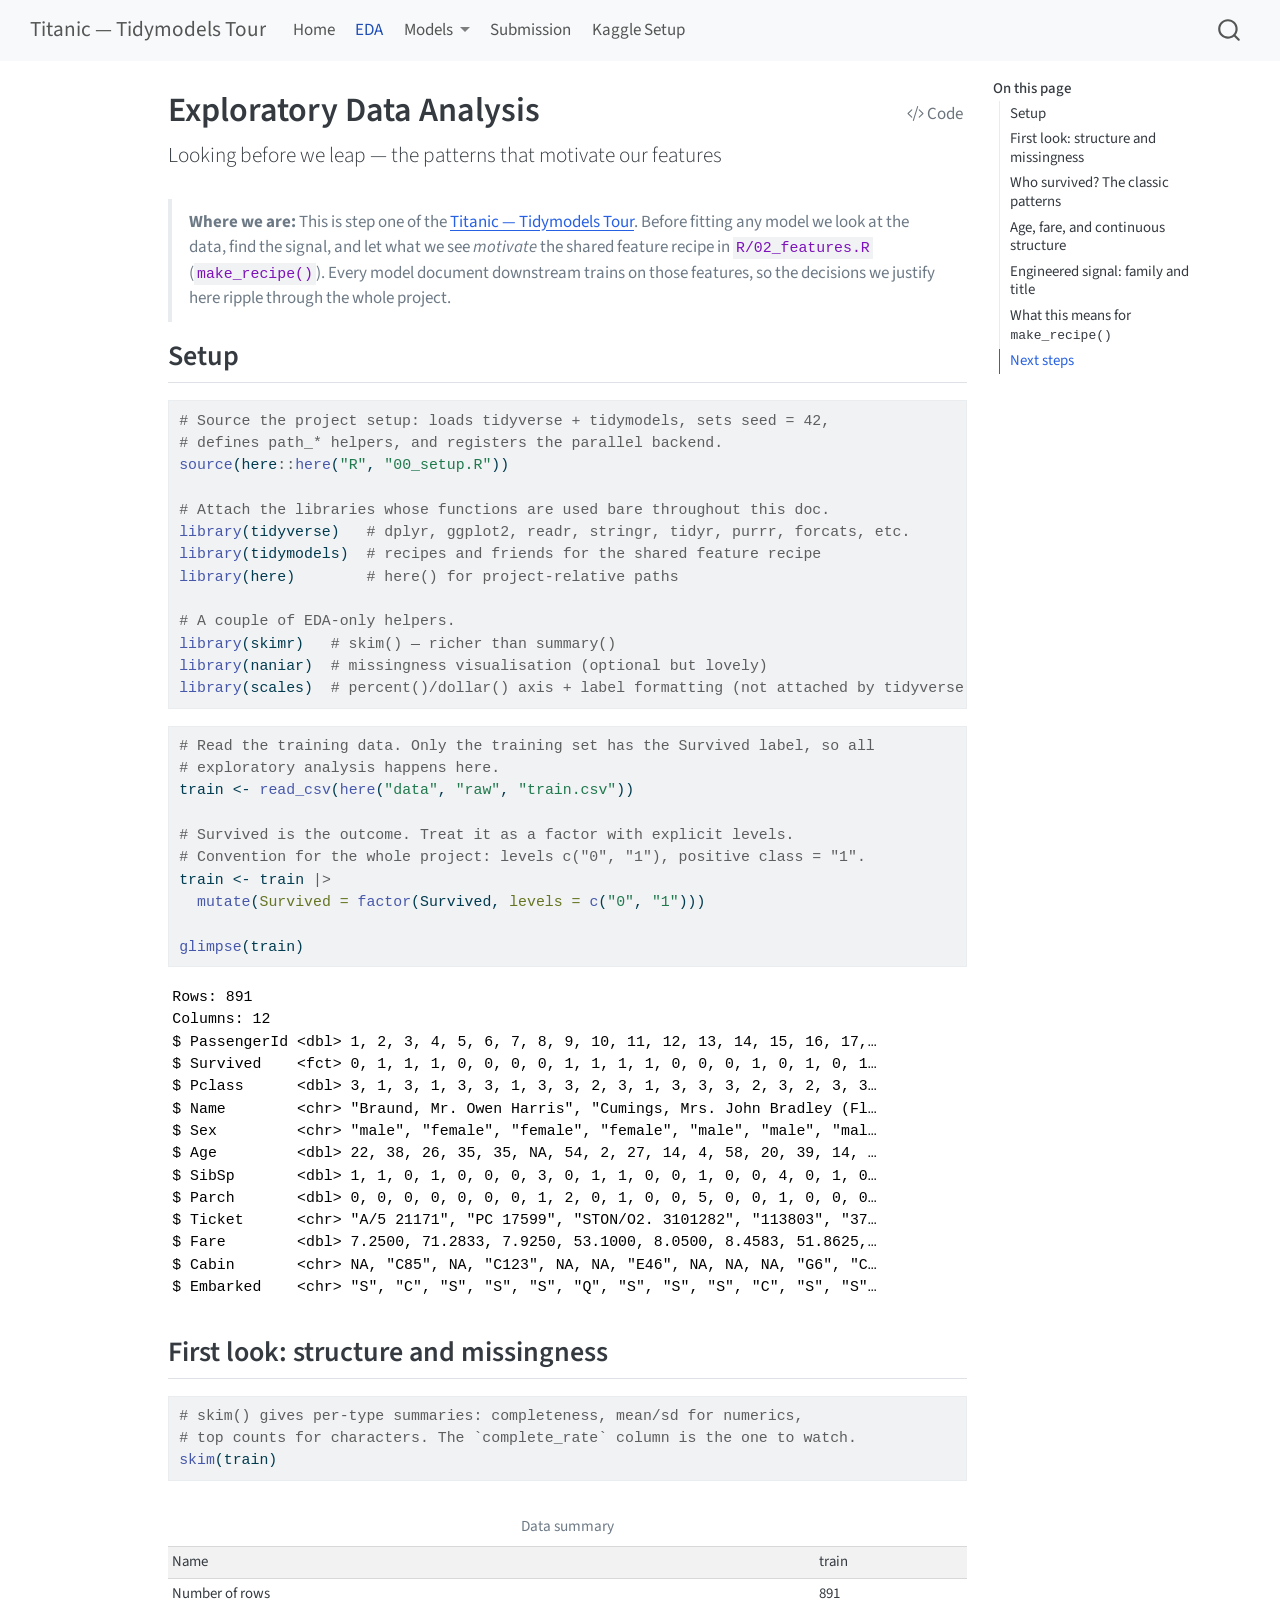
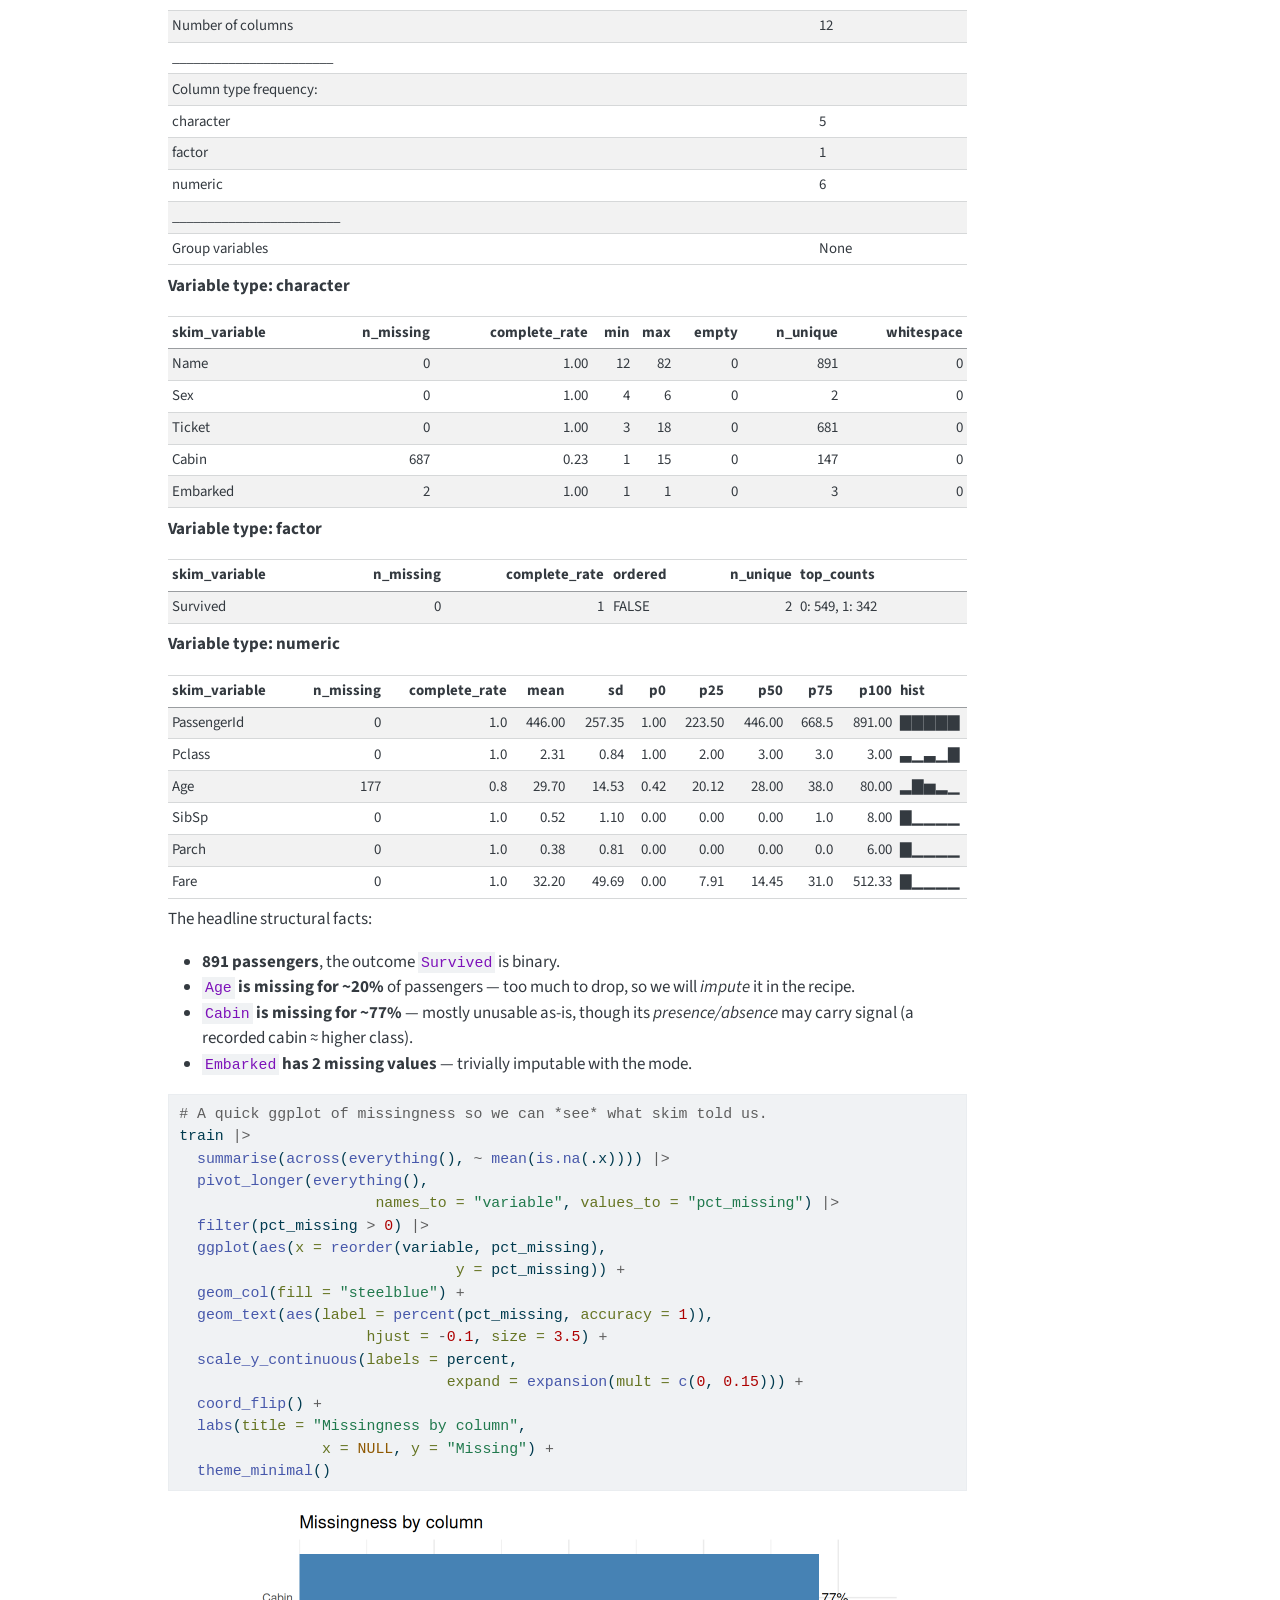
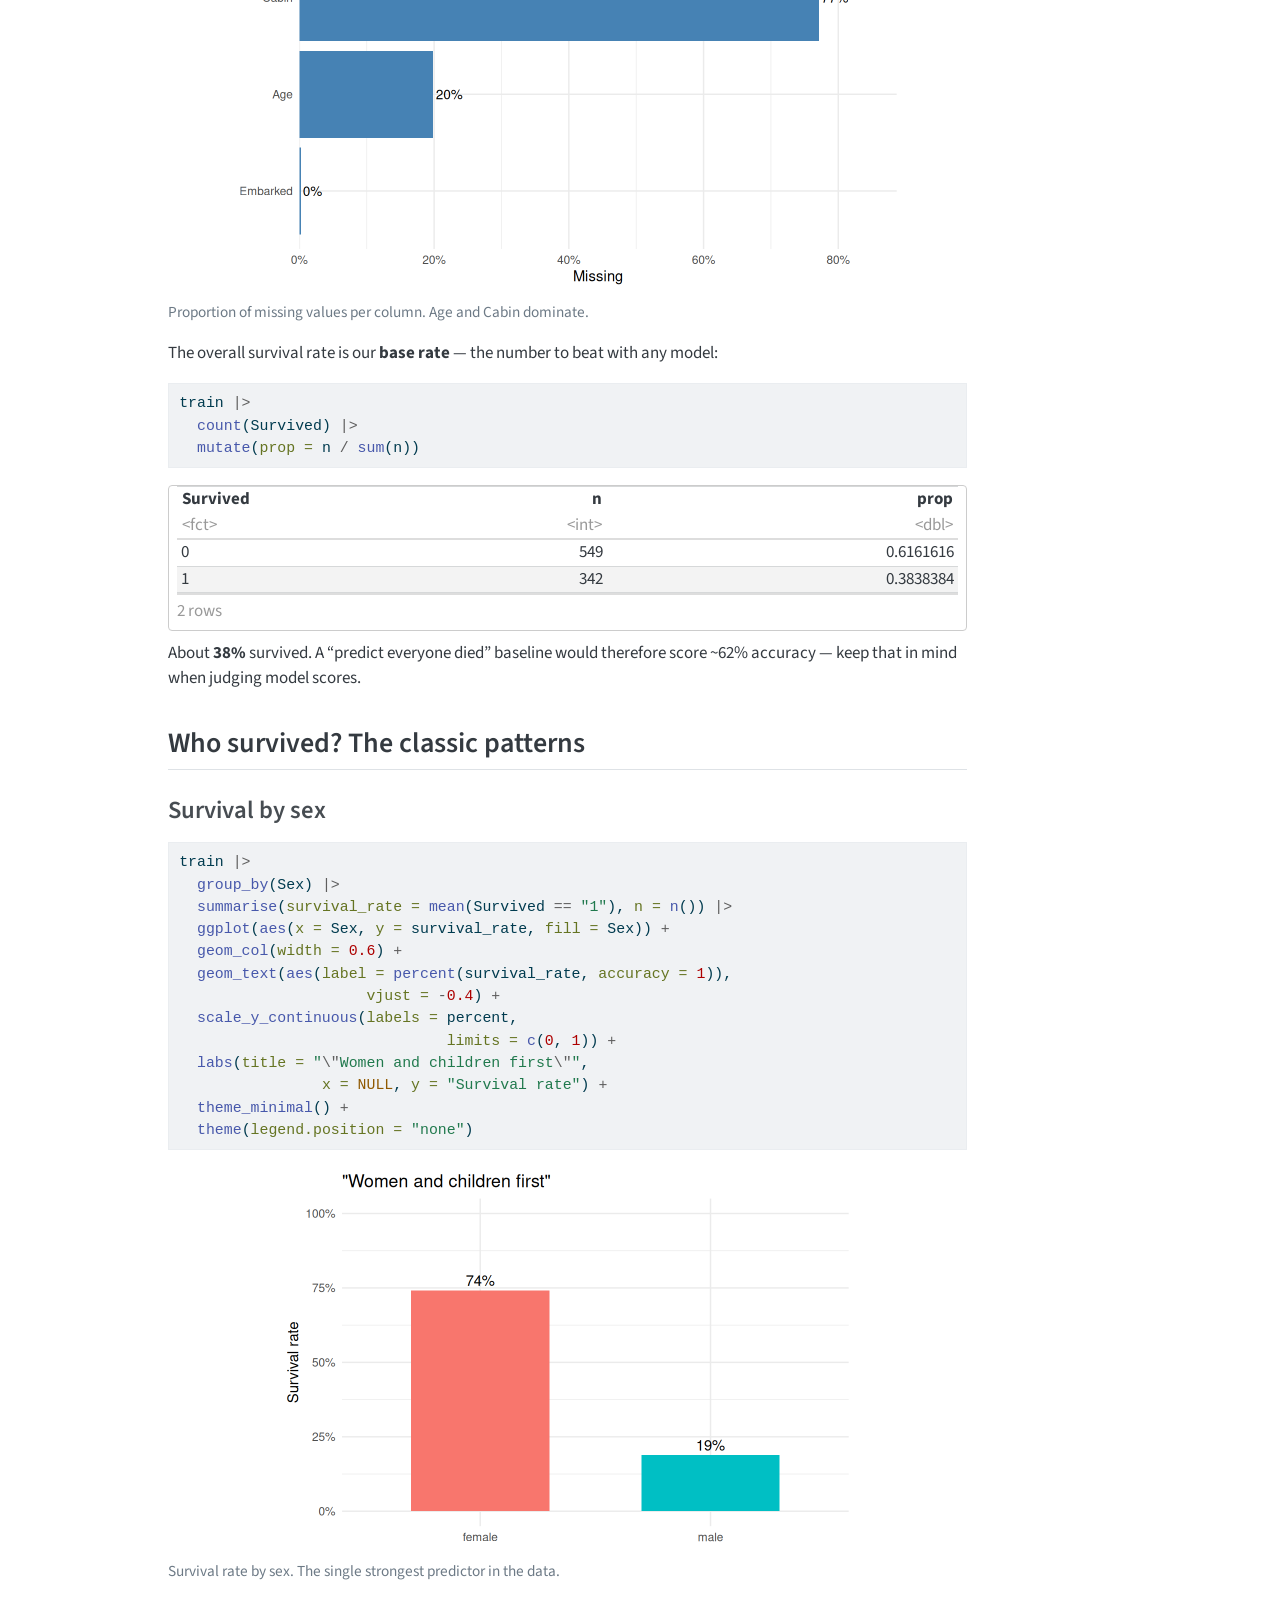
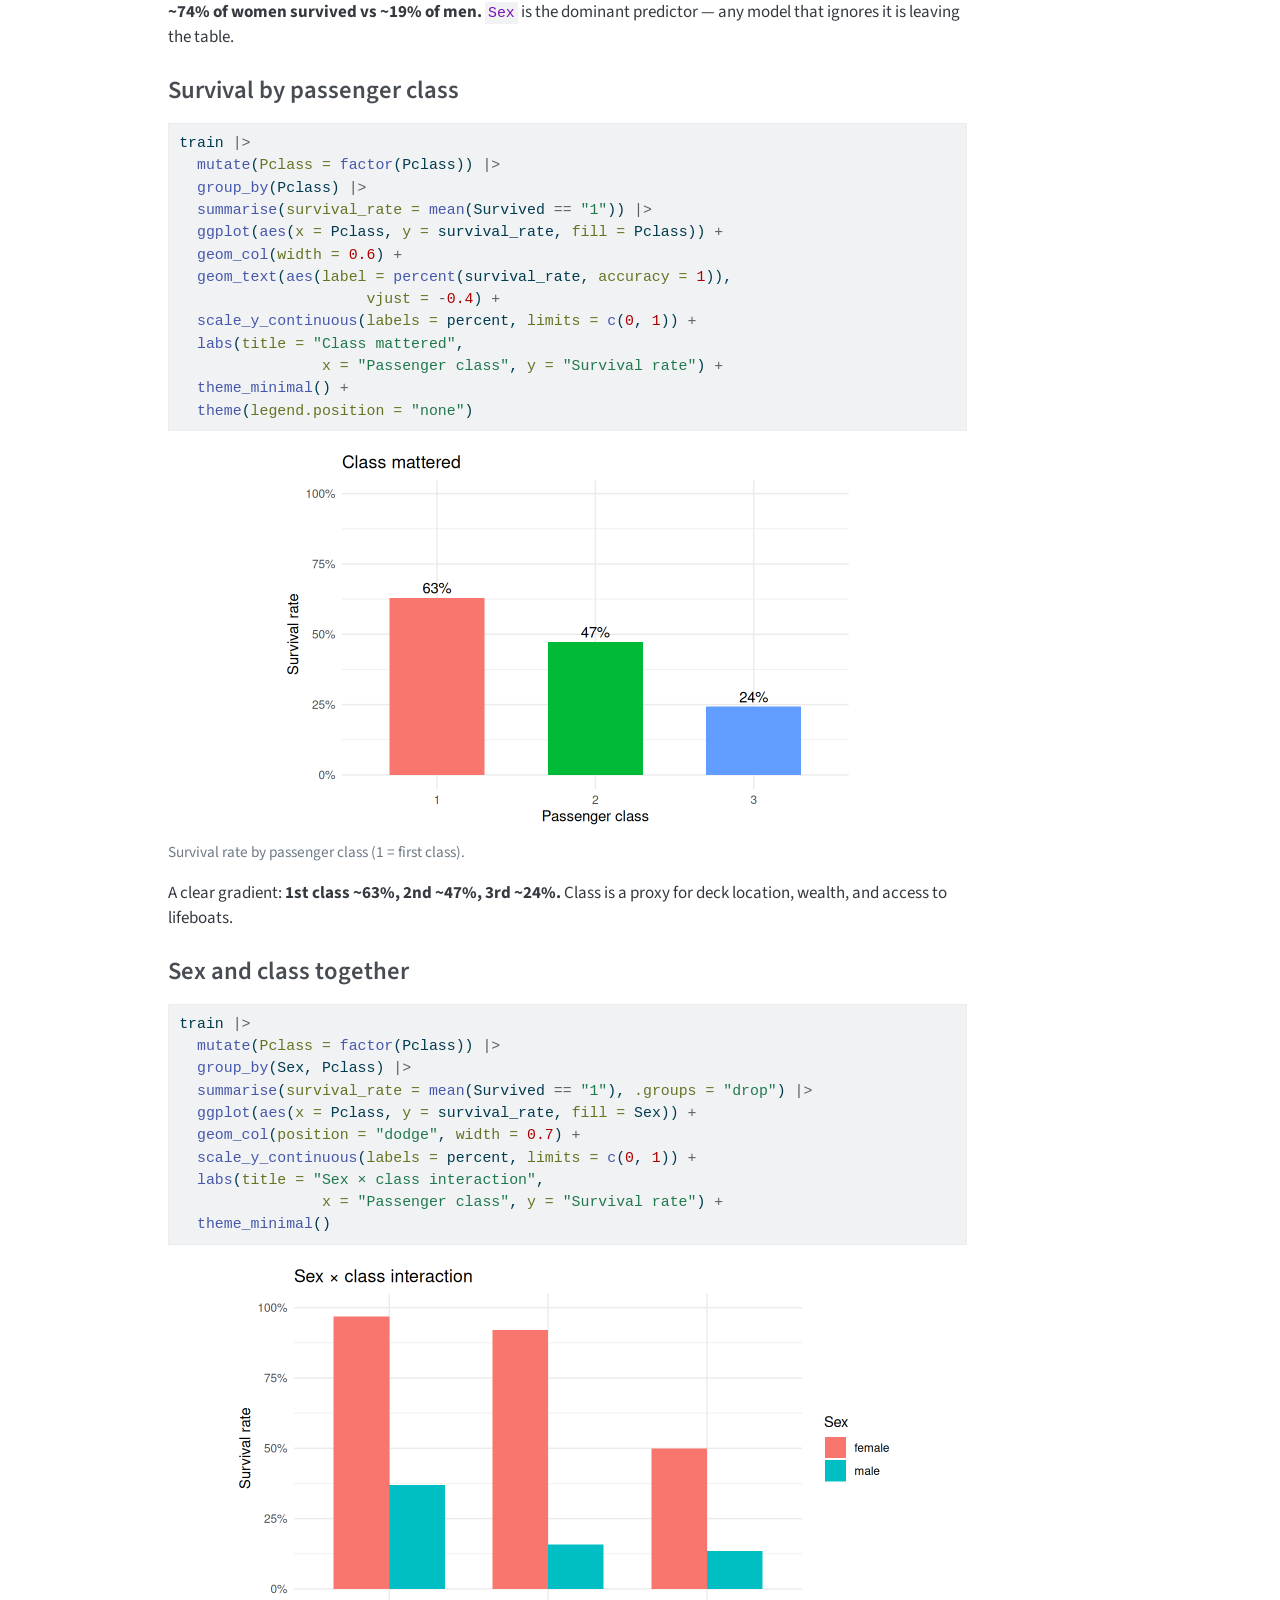
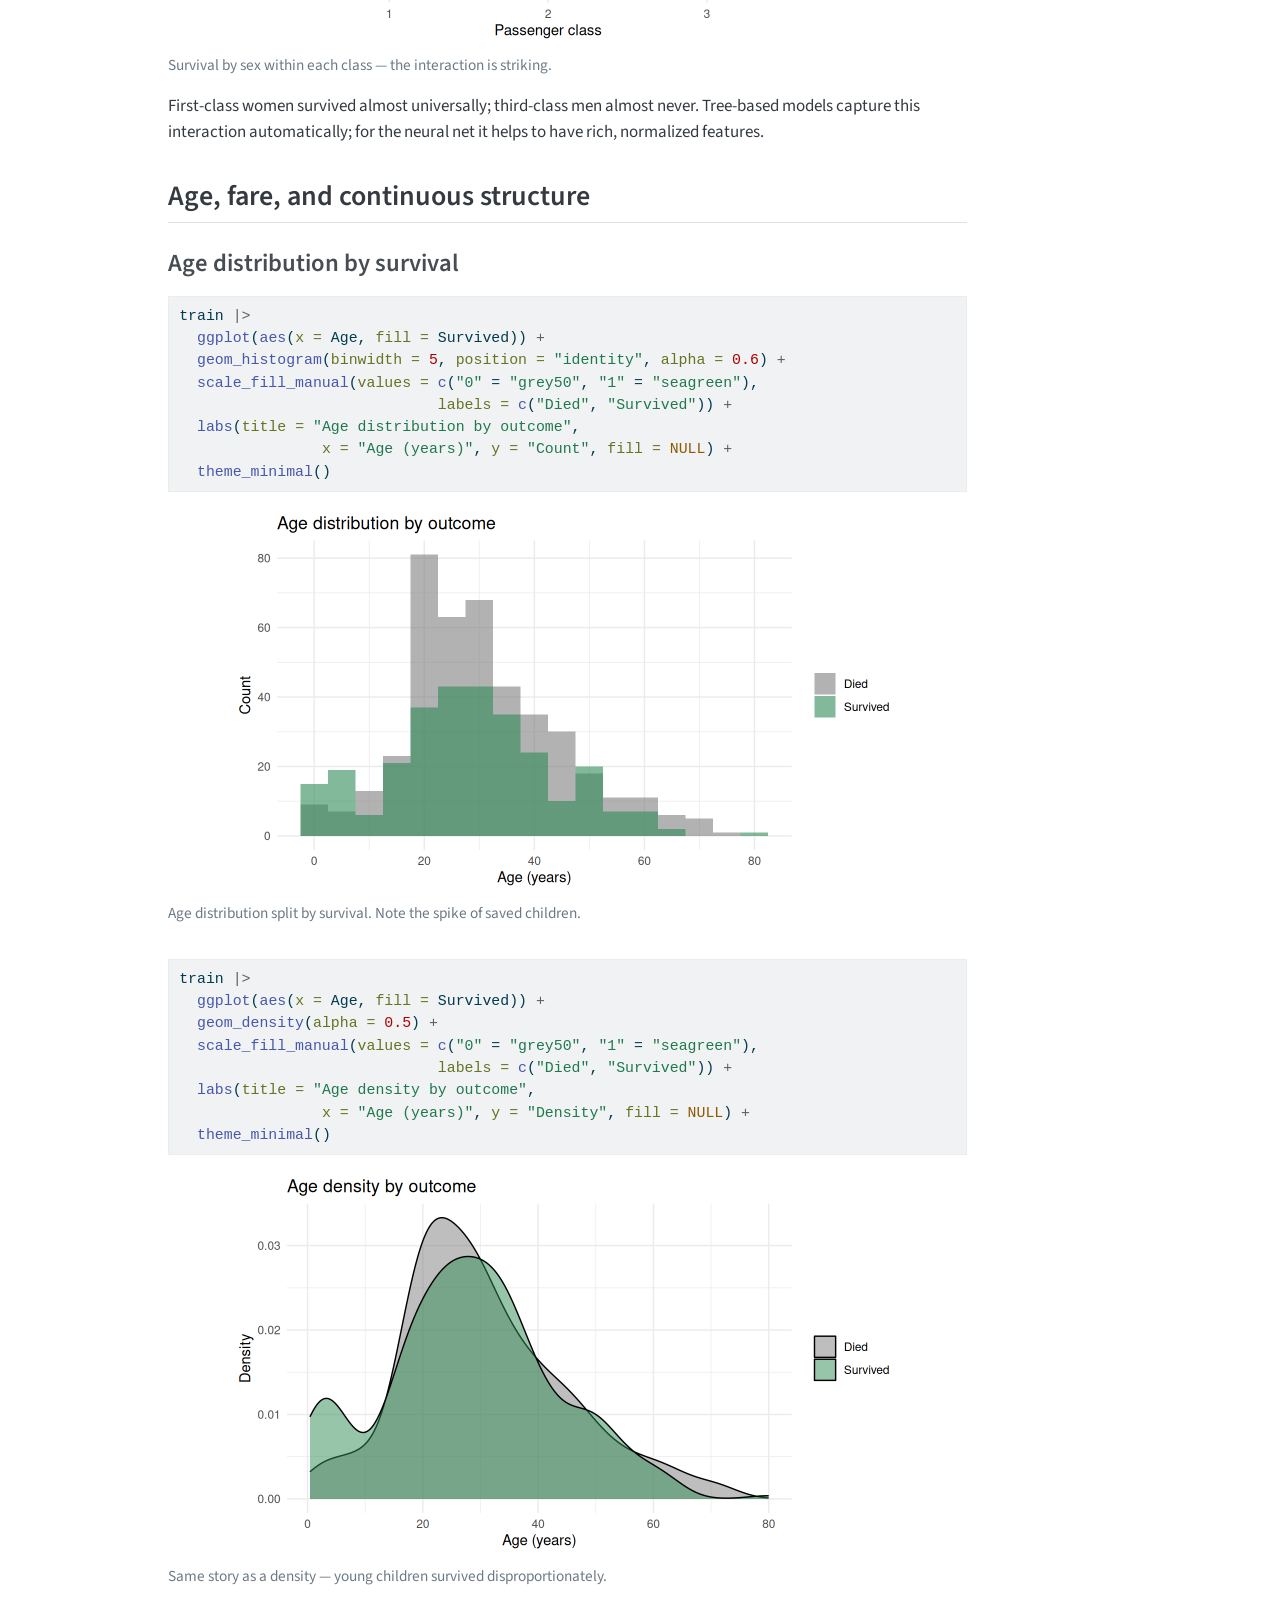
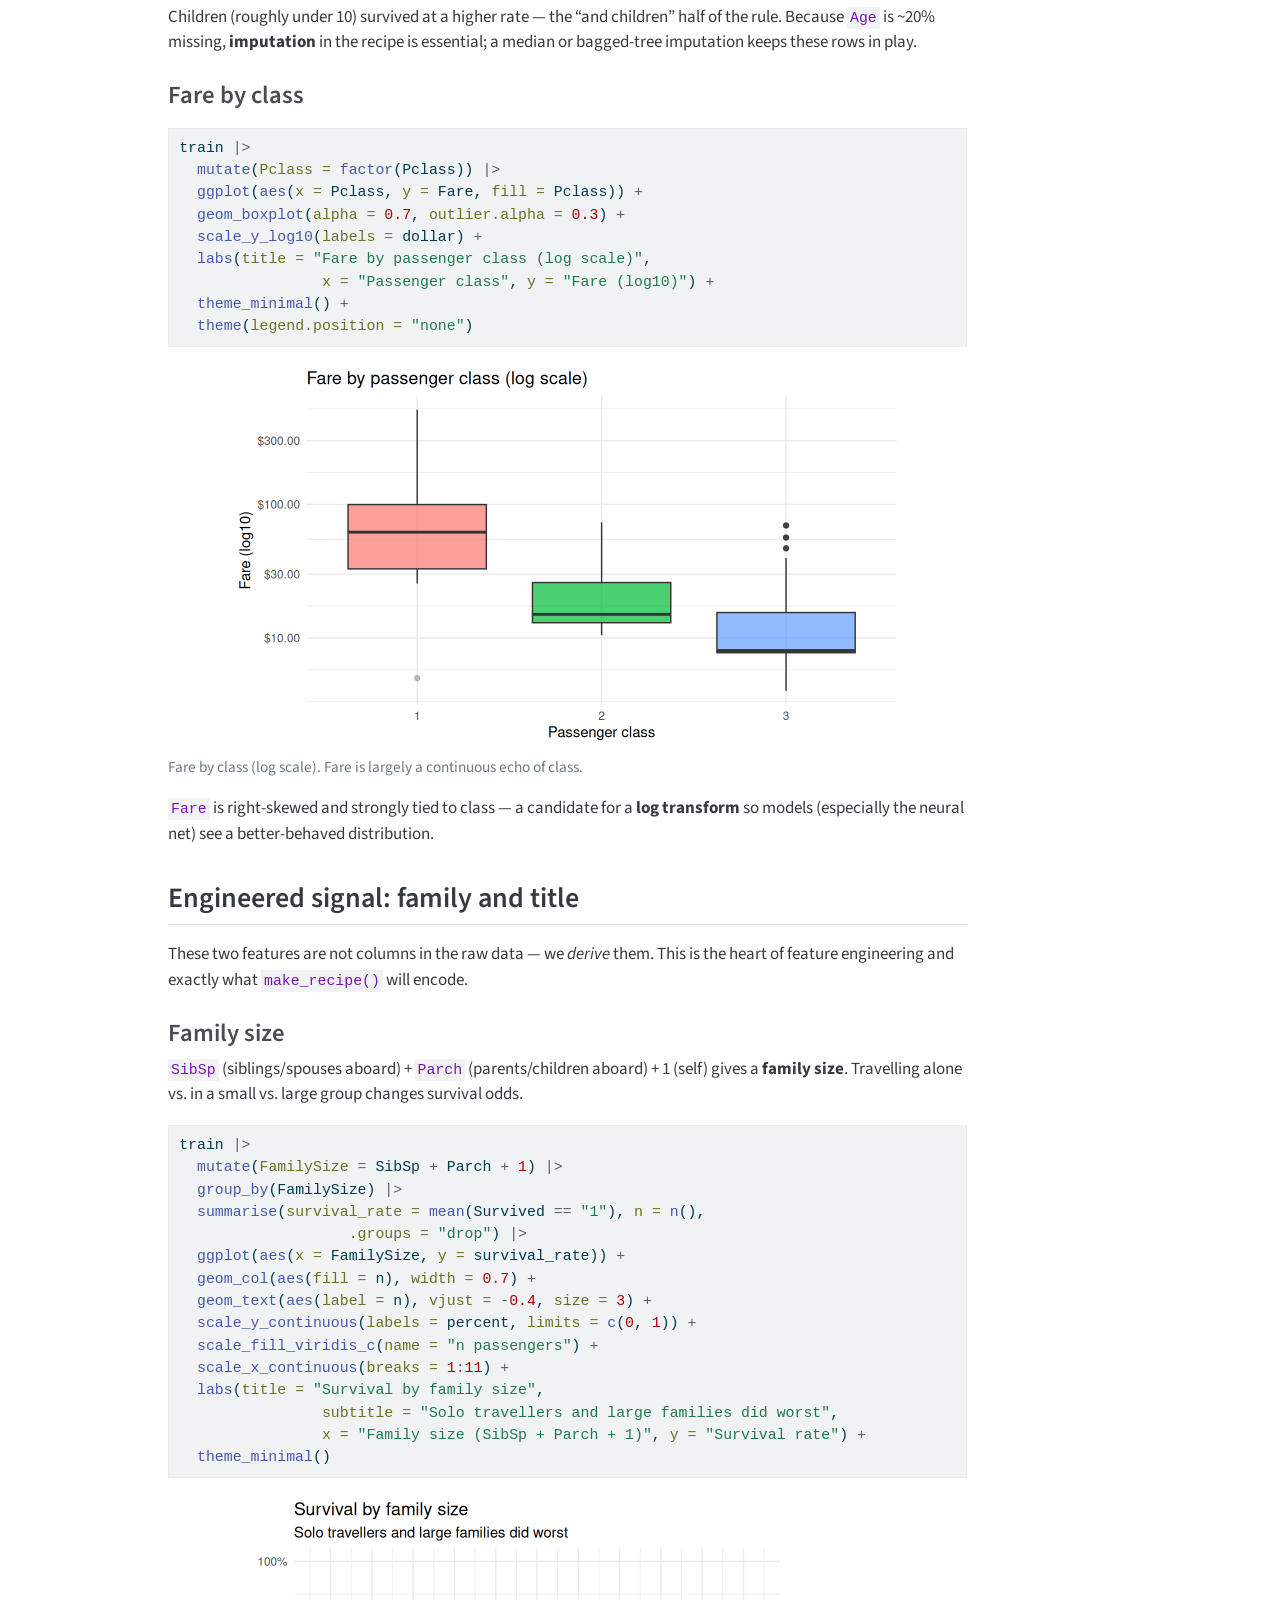
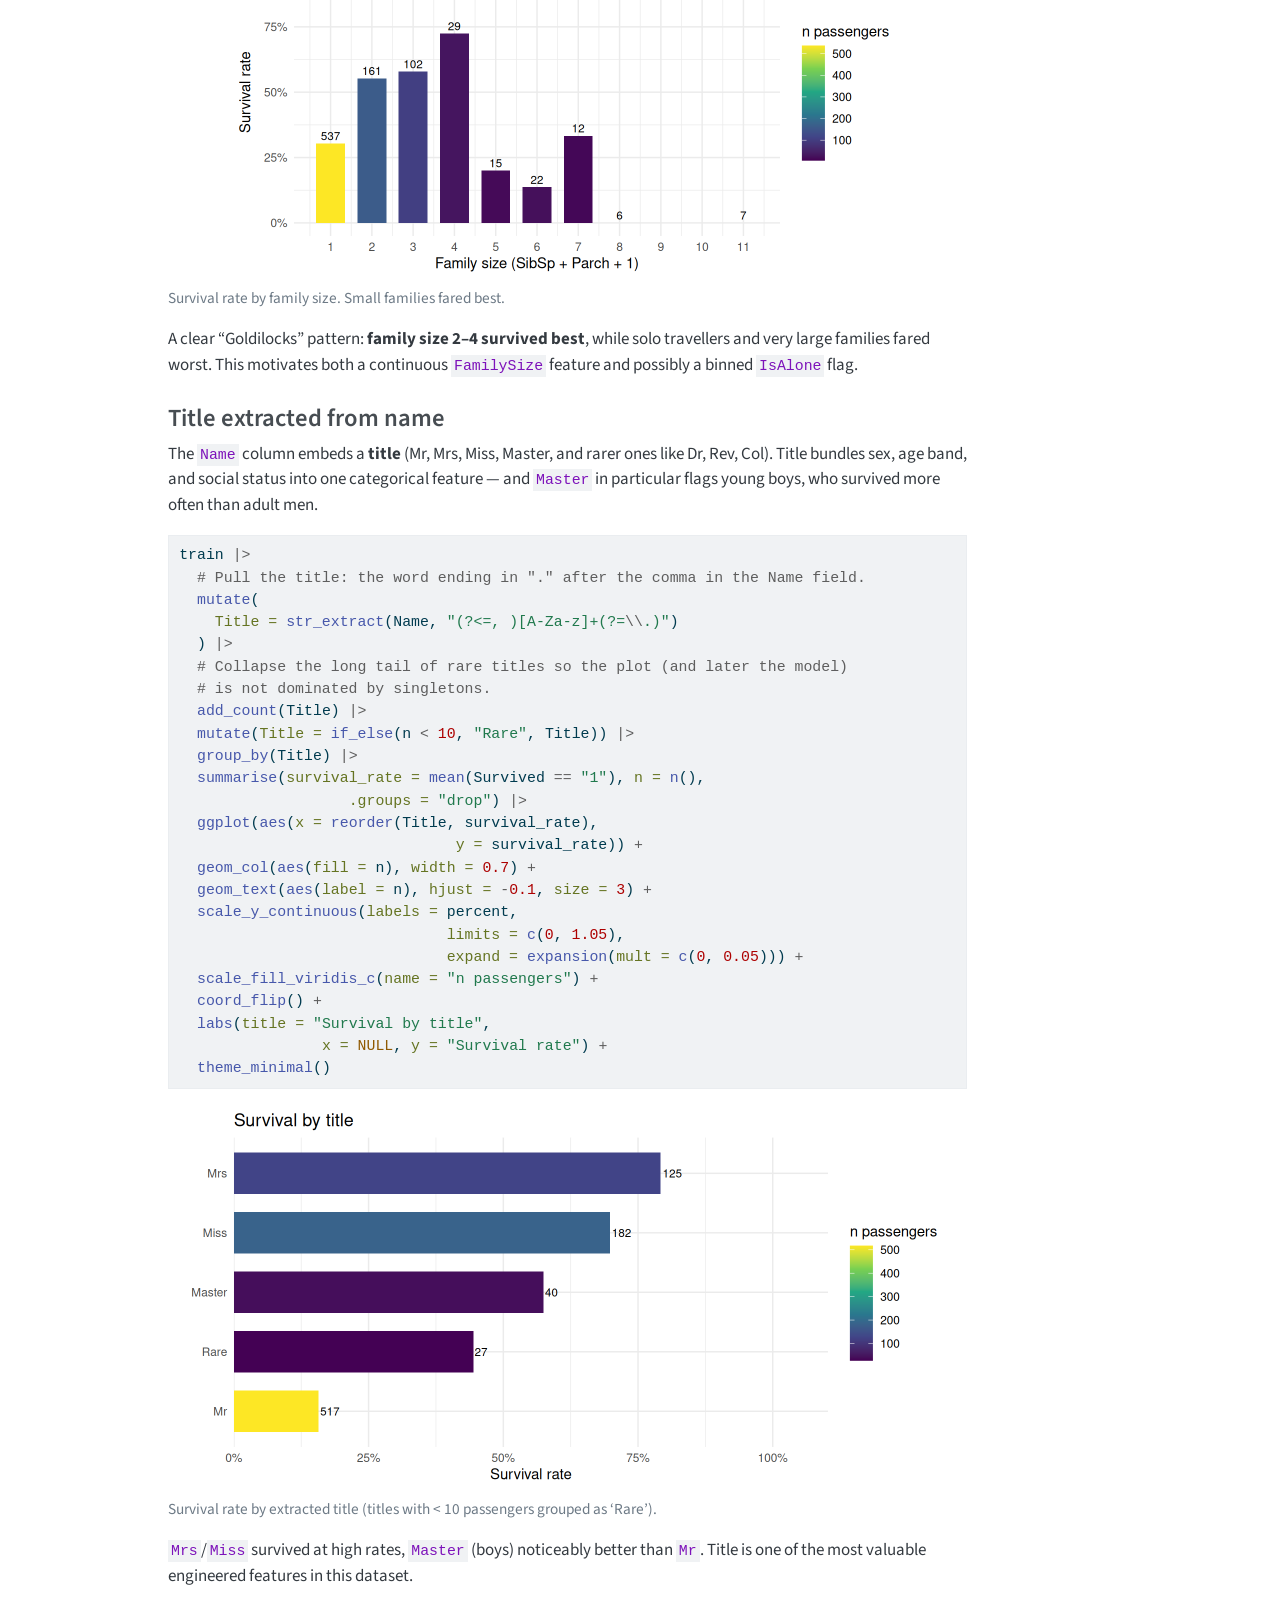
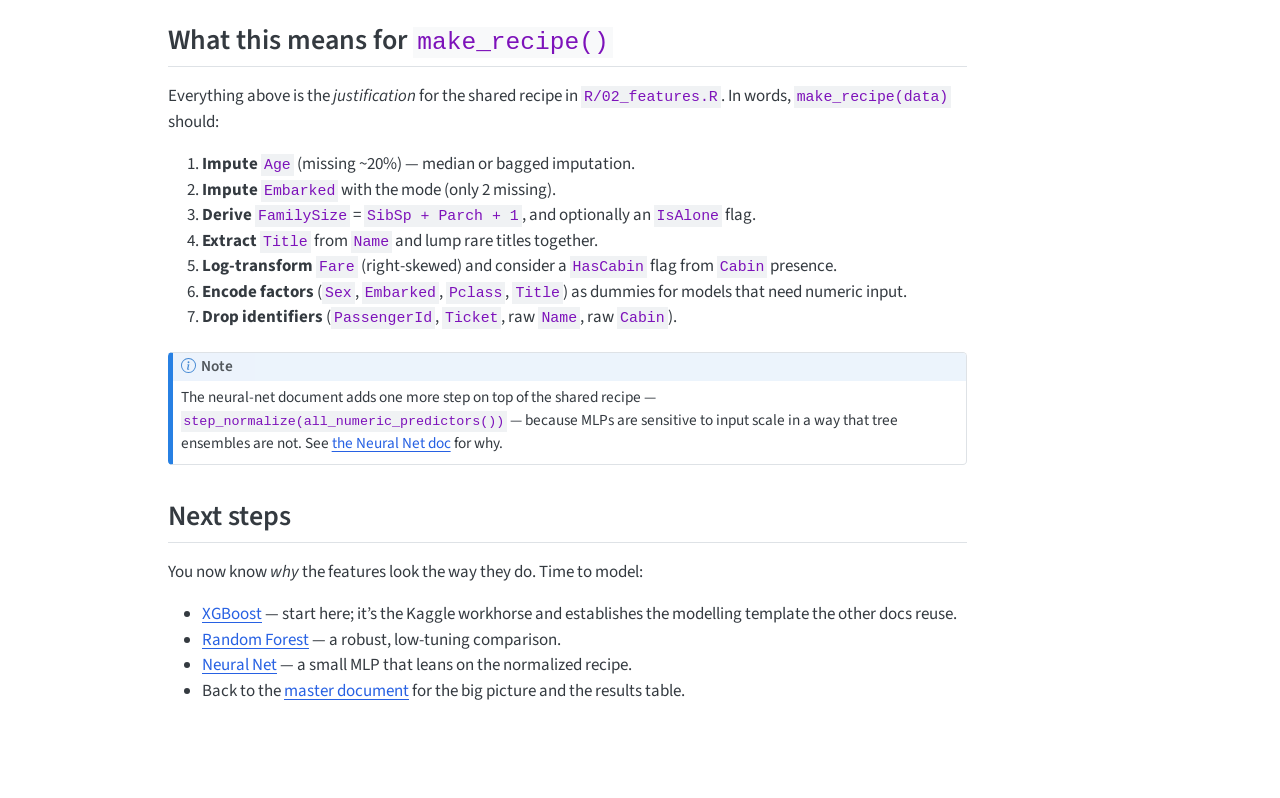
==== commit ed8905ec: "Built site for gh-pages" ====
--- a/docs/01-eda.html
+++ b/docs/01-eda.html
@@ -2,13 +2,16 @@
 <html xmlns="http://www.w3.org/1999/xhtml" lang="en" xml:lang="en"><head>
 
 <meta charset="utf-8">
-<meta name="generator" content="quarto-1.7.32">
+<meta name="generator" content="quarto-1.9.38">
 
 <meta name="viewport" content="width=device-width, initial-scale=1.0, user-scalable=yes">
 
 
 <title>Exploratory Data Analysis – Titanic — Tidymodels Tour</title>
 <style>
+/* Default styles provided by pandoc.
+** See https://pandoc.org/MANUAL.html#variables-for-html for config info.
+*/
 code{white-space: pre-wrap;}
 span.smallcaps{font-variant: small-caps;}
 div.columns{display: flex; gap: min(4vw, 1.5em);}
@@ -71,10 +74,10 @@
 <script src="../site_libs/quarto-html/tippy.umd.min.js"></script>
 <script src="../site_libs/quarto-html/anchor.min.js"></script>
 <link href="../site_libs/quarto-html/tippy.css" rel="stylesheet">
-<link href="../site_libs/quarto-html/quarto-syntax-highlighting-37eea08aefeeee20ff55810ff984fec1.css" rel="stylesheet" id="quarto-text-highlighting-styles">
+<link href="../site_libs/quarto-html/quarto-syntax-highlighting-15634bcf2e68342d4ad2dfa704d543f6.css" rel="stylesheet" id="quarto-text-highlighting-styles">
 <script src="../site_libs/bootstrap/bootstrap.min.js"></script>
 <link href="../site_libs/bootstrap/bootstrap-icons.css" rel="stylesheet">
-<link href="../site_libs/bootstrap/bootstrap-dfb324f25d9b1687192fa8be62ac8f9c.min.css" rel="stylesheet" append-hash="true" id="quarto-bootstrap" data-mode="light">
+<link href="../site_libs/bootstrap/bootstrap-bba5ebae505b5c03f3f0d8040a416a6b.min.css" rel="stylesheet" append-hash="true" id="quarto-bootstrap" data-mode="light">
 <script id="quarto-search-options" type="application/json">{
   "location": "navbar",
   "copy-button": false,
@@ -103,9 +106,7 @@
   }
 }</script>
 <link href="../site_libs/pagedtable-1.1/css/pagedtable.css" rel="stylesheet">
-
 <script src="../site_libs/pagedtable-1.1/js/pagedtable.js"></script>
-
 
 
 </head>
@@ -230,25 +231,31 @@
 <section id="setup" class="level2">
 <h2 class="anchored" data-anchor-id="setup">Setup</h2>
 <div class="cell">
-<div class="sourceCode cell-code" id="cb1"><pre class="sourceCode r code-with-copy"><code class="sourceCode r"><span id="cb1-1"><a href="#cb1-1" aria-hidden="true" tabindex="-1"></a><span class="co"># Source the project setup: loads tidyverse + tidymodels, sets seed = 42,</span></span>
+<div class="code-copy-outer-scaffold"><div class="sourceCode cell-code" id="cb1"><pre class="sourceCode r code-with-copy"><code class="sourceCode r"><span id="cb1-1"><a href="#cb1-1" aria-hidden="true" tabindex="-1"></a><span class="co"># Source the project setup: loads tidyverse + tidymodels, sets seed = 42,</span></span>
 <span id="cb1-2"><a href="#cb1-2" aria-hidden="true" tabindex="-1"></a><span class="co"># defines path_* helpers, and registers the parallel backend.</span></span>
 <span id="cb1-3"><a href="#cb1-3" aria-hidden="true" tabindex="-1"></a><span class="fu">source</span>(here<span class="sc">::</span><span class="fu">here</span>(<span class="st">"R"</span>, <span class="st">"00_setup.R"</span>))</span>
 <span id="cb1-4"><a href="#cb1-4" aria-hidden="true" tabindex="-1"></a></span>
-<span id="cb1-5"><a href="#cb1-5" aria-hidden="true" tabindex="-1"></a><span class="co"># A couple of EDA-only helpers.</span></span>
-<span id="cb1-6"><a href="#cb1-6" aria-hidden="true" tabindex="-1"></a><span class="fu">library</span>(skimr)   <span class="co"># skim() — richer than summary()</span></span>
-<span id="cb1-7"><a href="#cb1-7" aria-hidden="true" tabindex="-1"></a><span class="fu">library</span>(naniar)  <span class="co"># missingness visualisation (optional but lovely)</span></span></code><button title="Copy to Clipboard" class="code-copy-button"><i class="bi"></i></button></pre></div>
+<span id="cb1-5"><a href="#cb1-5" aria-hidden="true" tabindex="-1"></a><span class="co"># Attach the libraries whose functions are used bare throughout this doc.</span></span>
+<span id="cb1-6"><a href="#cb1-6" aria-hidden="true" tabindex="-1"></a><span class="fu">library</span>(tidyverse)   <span class="co"># dplyr, ggplot2, readr, stringr, tidyr, purrr, forcats, etc.</span></span>
+<span id="cb1-7"><a href="#cb1-7" aria-hidden="true" tabindex="-1"></a><span class="fu">library</span>(tidymodels)  <span class="co"># recipes and friends for the shared feature recipe</span></span>
+<span id="cb1-8"><a href="#cb1-8" aria-hidden="true" tabindex="-1"></a><span class="fu">library</span>(here)        <span class="co"># here() for project-relative paths</span></span>
+<span id="cb1-9"><a href="#cb1-9" aria-hidden="true" tabindex="-1"></a></span>
+<span id="cb1-10"><a href="#cb1-10" aria-hidden="true" tabindex="-1"></a><span class="co"># A couple of EDA-only helpers.</span></span>
+<span id="cb1-11"><a href="#cb1-11" aria-hidden="true" tabindex="-1"></a><span class="fu">library</span>(skimr)   <span class="co"># skim() — richer than summary()</span></span>
+<span id="cb1-12"><a href="#cb1-12" aria-hidden="true" tabindex="-1"></a><span class="fu">library</span>(naniar)  <span class="co"># missingness visualisation (optional but lovely)</span></span>
+<span id="cb1-13"><a href="#cb1-13" aria-hidden="true" tabindex="-1"></a><span class="fu">library</span>(scales)  <span class="co"># percent()/dollar() axis + label formatting (not attached by tidyverse)</span></span></code></pre></div><button title="Copy to Clipboard" class="code-copy-button"><i class="bi"></i></button></div>
 </div>
 <div class="cell">
-<div class="sourceCode cell-code" id="cb2"><pre class="sourceCode r code-with-copy"><code class="sourceCode r"><span id="cb2-1"><a href="#cb2-1" aria-hidden="true" tabindex="-1"></a><span class="co"># Read the training data. Only the training set has the Survived label, so all</span></span>
+<div class="code-copy-outer-scaffold"><div class="sourceCode cell-code" id="cb2"><pre class="sourceCode r code-with-copy"><code class="sourceCode r"><span id="cb2-1"><a href="#cb2-1" aria-hidden="true" tabindex="-1"></a><span class="co"># Read the training data. Only the training set has the Survived label, so all</span></span>
 <span id="cb2-2"><a href="#cb2-2" aria-hidden="true" tabindex="-1"></a><span class="co"># exploratory analysis happens here.</span></span>
-<span id="cb2-3"><a href="#cb2-3" aria-hidden="true" tabindex="-1"></a>train <span class="ot">&lt;-</span> readr<span class="sc">::</span><span class="fu">read_csv</span>(here<span class="sc">::</span><span class="fu">here</span>(<span class="st">"data"</span>, <span class="st">"raw"</span>, <span class="st">"train.csv"</span>))</span>
+<span id="cb2-3"><a href="#cb2-3" aria-hidden="true" tabindex="-1"></a>train <span class="ot">&lt;-</span> <span class="fu">read_csv</span>(<span class="fu">here</span>(<span class="st">"data"</span>, <span class="st">"raw"</span>, <span class="st">"train.csv"</span>))</span>
 <span id="cb2-4"><a href="#cb2-4" aria-hidden="true" tabindex="-1"></a></span>
 <span id="cb2-5"><a href="#cb2-5" aria-hidden="true" tabindex="-1"></a><span class="co"># Survived is the outcome. Treat it as a factor with explicit levels.</span></span>
 <span id="cb2-6"><a href="#cb2-6" aria-hidden="true" tabindex="-1"></a><span class="co"># Convention for the whole project: levels c("0", "1"), positive class = "1".</span></span>
 <span id="cb2-7"><a href="#cb2-7" aria-hidden="true" tabindex="-1"></a>train <span class="ot">&lt;-</span> train <span class="sc">|&gt;</span></span>
-<span id="cb2-8"><a href="#cb2-8" aria-hidden="true" tabindex="-1"></a>  dplyr<span class="sc">::</span><span class="fu">mutate</span>(<span class="at">Survived =</span> <span class="fu">factor</span>(Survived, <span class="at">levels =</span> <span class="fu">c</span>(<span class="st">"0"</span>, <span class="st">"1"</span>)))</span>
+<span id="cb2-8"><a href="#cb2-8" aria-hidden="true" tabindex="-1"></a>  <span class="fu">mutate</span>(<span class="at">Survived =</span> <span class="fu">factor</span>(Survived, <span class="at">levels =</span> <span class="fu">c</span>(<span class="st">"0"</span>, <span class="st">"1"</span>)))</span>
 <span id="cb2-9"><a href="#cb2-9" aria-hidden="true" tabindex="-1"></a></span>
-<span id="cb2-10"><a href="#cb2-10" aria-hidden="true" tabindex="-1"></a>dplyr<span class="sc">::</span><span class="fu">glimpse</span>(train)</span></code><button title="Copy to Clipboard" class="code-copy-button"><i class="bi"></i></button></pre></div>
+<span id="cb2-10"><a href="#cb2-10" aria-hidden="true" tabindex="-1"></a><span class="fu">glimpse</span>(train)</span></code></pre></div><button title="Copy to Clipboard" class="code-copy-button"><i class="bi"></i></button></div>
 <div class="cell-output cell-output-stdout">
 <pre><code>Rows: 891
 Columns: 12
@@ -270,9 +277,9 @@
 <section id="first-look-structure-and-missingness" class="level2">
 <h2 class="anchored" data-anchor-id="first-look-structure-and-missingness">First look: structure and missingness</h2>
 <div class="cell">
-<div class="sourceCode cell-code" id="cb4"><pre class="sourceCode r code-with-copy"><code class="sourceCode r"><span id="cb4-1"><a href="#cb4-1" aria-hidden="true" tabindex="-1"></a><span class="co"># skim() gives per-type summaries: completeness, mean/sd for numerics,</span></span>
+<div class="code-copy-outer-scaffold"><div class="sourceCode cell-code" id="cb4"><pre class="sourceCode r code-with-copy"><code class="sourceCode r"><span id="cb4-1"><a href="#cb4-1" aria-hidden="true" tabindex="-1"></a><span class="co"># skim() gives per-type summaries: completeness, mean/sd for numerics,</span></span>
 <span id="cb4-2"><a href="#cb4-2" aria-hidden="true" tabindex="-1"></a><span class="co"># top counts for characters. The `complete_rate` column is the one to watch.</span></span>
-<span id="cb4-3"><a href="#cb4-3" aria-hidden="true" tabindex="-1"></a>skimr<span class="sc">::</span><span class="fu">skim</span>(train)</span></code><button title="Copy to Clipboard" class="code-copy-button"><i class="bi"></i></button></pre></div>
+<span id="cb4-3"><a href="#cb4-3" aria-hidden="true" tabindex="-1"></a><span class="fu">skim</span>(train)</span></code></pre></div><button title="Copy to Clipboard" class="code-copy-button"><i class="bi"></i></button></div>
 <div class="cell-output-display">
 <table class="caption-top table table-sm table-striped small">
 <caption>Data summary</caption>
@@ -548,23 +555,23 @@
 <li><strong><code>Embarked</code> has 2 missing values</strong> — trivially imputable with the mode.</li>
 </ul>
 <div class="cell">
-<div class="sourceCode cell-code" id="cb5"><pre class="sourceCode r code-with-copy"><code class="sourceCode r"><span id="cb5-1"><a href="#cb5-1" aria-hidden="true" tabindex="-1"></a><span class="co"># A quick ggplot of missingness so we can *see* what skim told us.</span></span>
+<div class="code-copy-outer-scaffold"><div class="sourceCode cell-code" id="cb5"><pre class="sourceCode r code-with-copy"><code class="sourceCode r"><span id="cb5-1"><a href="#cb5-1" aria-hidden="true" tabindex="-1"></a><span class="co"># A quick ggplot of missingness so we can *see* what skim told us.</span></span>
 <span id="cb5-2"><a href="#cb5-2" aria-hidden="true" tabindex="-1"></a>train <span class="sc">|&gt;</span></span>
-<span id="cb5-3"><a href="#cb5-3" aria-hidden="true" tabindex="-1"></a>  dplyr<span class="sc">::</span><span class="fu">summarise</span>(dplyr<span class="sc">::</span><span class="fu">across</span>(<span class="fu">everything</span>(), <span class="sc">~</span> <span class="fu">mean</span>(<span class="fu">is.na</span>(.x)))) <span class="sc">|&gt;</span></span>
-<span id="cb5-4"><a href="#cb5-4" aria-hidden="true" tabindex="-1"></a>  tidyr<span class="sc">::</span><span class="fu">pivot_longer</span>(<span class="fu">everything</span>(),</span>
+<span id="cb5-3"><a href="#cb5-3" aria-hidden="true" tabindex="-1"></a>  <span class="fu">summarise</span>(<span class="fu">across</span>(<span class="fu">everything</span>(), <span class="sc">~</span> <span class="fu">mean</span>(<span class="fu">is.na</span>(.x)))) <span class="sc">|&gt;</span></span>
+<span id="cb5-4"><a href="#cb5-4" aria-hidden="true" tabindex="-1"></a>  <span class="fu">pivot_longer</span>(<span class="fu">everything</span>(),</span>
 <span id="cb5-5"><a href="#cb5-5" aria-hidden="true" tabindex="-1"></a>                      <span class="at">names_to =</span> <span class="st">"variable"</span>, <span class="at">values_to =</span> <span class="st">"pct_missing"</span>) <span class="sc">|&gt;</span></span>
-<span id="cb5-6"><a href="#cb5-6" aria-hidden="true" tabindex="-1"></a>  dplyr<span class="sc">::</span><span class="fu">filter</span>(pct_missing <span class="sc">&gt;</span> <span class="dv">0</span>) <span class="sc">|&gt;</span></span>
-<span id="cb5-7"><a href="#cb5-7" aria-hidden="true" tabindex="-1"></a>  ggplot2<span class="sc">::</span><span class="fu">ggplot</span>(ggplot2<span class="sc">::</span><span class="fu">aes</span>(<span class="at">x =</span> <span class="fu">reorder</span>(variable, pct_missing),</span>
+<span id="cb5-6"><a href="#cb5-6" aria-hidden="true" tabindex="-1"></a>  <span class="fu">filter</span>(pct_missing <span class="sc">&gt;</span> <span class="dv">0</span>) <span class="sc">|&gt;</span></span>
+<span id="cb5-7"><a href="#cb5-7" aria-hidden="true" tabindex="-1"></a>  <span class="fu">ggplot</span>(<span class="fu">aes</span>(<span class="at">x =</span> <span class="fu">reorder</span>(variable, pct_missing),</span>
 <span id="cb5-8"><a href="#cb5-8" aria-hidden="true" tabindex="-1"></a>                               <span class="at">y =</span> pct_missing)) <span class="sc">+</span></span>
-<span id="cb5-9"><a href="#cb5-9" aria-hidden="true" tabindex="-1"></a>  ggplot2<span class="sc">::</span><span class="fu">geom_col</span>(<span class="at">fill =</span> <span class="st">"steelblue"</span>) <span class="sc">+</span></span>
-<span id="cb5-10"><a href="#cb5-10" aria-hidden="true" tabindex="-1"></a>  ggplot2<span class="sc">::</span><span class="fu">geom_text</span>(ggplot2<span class="sc">::</span><span class="fu">aes</span>(<span class="at">label =</span> scales<span class="sc">::</span><span class="fu">percent</span>(pct_missing, <span class="at">accuracy =</span> <span class="dv">1</span>)),</span>
+<span id="cb5-9"><a href="#cb5-9" aria-hidden="true" tabindex="-1"></a>  <span class="fu">geom_col</span>(<span class="at">fill =</span> <span class="st">"steelblue"</span>) <span class="sc">+</span></span>
+<span id="cb5-10"><a href="#cb5-10" aria-hidden="true" tabindex="-1"></a>  <span class="fu">geom_text</span>(<span class="fu">aes</span>(<span class="at">label =</span> <span class="fu">percent</span>(pct_missing, <span class="at">accuracy =</span> <span class="dv">1</span>)),</span>
 <span id="cb5-11"><a href="#cb5-11" aria-hidden="true" tabindex="-1"></a>                     <span class="at">hjust =</span> <span class="sc">-</span><span class="fl">0.1</span>, <span class="at">size =</span> <span class="fl">3.5</span>) <span class="sc">+</span></span>
-<span id="cb5-12"><a href="#cb5-12" aria-hidden="true" tabindex="-1"></a>  ggplot2<span class="sc">::</span><span class="fu">scale_y_continuous</span>(<span class="at">labels =</span> scales<span class="sc">::</span>percent,</span>
-<span id="cb5-13"><a href="#cb5-13" aria-hidden="true" tabindex="-1"></a>                              <span class="at">expand =</span> ggplot2<span class="sc">::</span><span class="fu">expansion</span>(<span class="at">mult =</span> <span class="fu">c</span>(<span class="dv">0</span>, <span class="fl">0.15</span>))) <span class="sc">+</span></span>
-<span id="cb5-14"><a href="#cb5-14" aria-hidden="true" tabindex="-1"></a>  ggplot2<span class="sc">::</span><span class="fu">coord_flip</span>() <span class="sc">+</span></span>
-<span id="cb5-15"><a href="#cb5-15" aria-hidden="true" tabindex="-1"></a>  ggplot2<span class="sc">::</span><span class="fu">labs</span>(<span class="at">title =</span> <span class="st">"Missingness by column"</span>,</span>
+<span id="cb5-12"><a href="#cb5-12" aria-hidden="true" tabindex="-1"></a>  <span class="fu">scale_y_continuous</span>(<span class="at">labels =</span> percent,</span>
+<span id="cb5-13"><a href="#cb5-13" aria-hidden="true" tabindex="-1"></a>                              <span class="at">expand =</span> <span class="fu">expansion</span>(<span class="at">mult =</span> <span class="fu">c</span>(<span class="dv">0</span>, <span class="fl">0.15</span>))) <span class="sc">+</span></span>
+<span id="cb5-14"><a href="#cb5-14" aria-hidden="true" tabindex="-1"></a>  <span class="fu">coord_flip</span>() <span class="sc">+</span></span>
+<span id="cb5-15"><a href="#cb5-15" aria-hidden="true" tabindex="-1"></a>  <span class="fu">labs</span>(<span class="at">title =</span> <span class="st">"Missingness by column"</span>,</span>
 <span id="cb5-16"><a href="#cb5-16" aria-hidden="true" tabindex="-1"></a>                <span class="at">x =</span> <span class="cn">NULL</span>, <span class="at">y =</span> <span class="st">"Missing"</span>) <span class="sc">+</span></span>
-<span id="cb5-17"><a href="#cb5-17" aria-hidden="true" tabindex="-1"></a>  ggplot2<span class="sc">::</span><span class="fu">theme_minimal</span>()</span></code><button title="Copy to Clipboard" class="code-copy-button"><i class="bi"></i></button></pre></div>
+<span id="cb5-17"><a href="#cb5-17" aria-hidden="true" tabindex="-1"></a>  <span class="fu">theme_minimal</span>()</span></code></pre></div><button title="Copy to Clipboard" class="code-copy-button"><i class="bi"></i></button></div>
 <div class="cell-output-display">
 <div class="quarto-figure quarto-figure-center">
 <figure class="figure">
@@ -576,9 +583,9 @@
 </div>
 <p>The overall survival rate is our <strong>base rate</strong> — the number to beat with any model:</p>
 <div class="cell">
-<div class="sourceCode cell-code" id="cb6"><pre class="sourceCode r code-with-copy"><code class="sourceCode r"><span id="cb6-1"><a href="#cb6-1" aria-hidden="true" tabindex="-1"></a>train <span class="sc">|&gt;</span></span>
-<span id="cb6-2"><a href="#cb6-2" aria-hidden="true" tabindex="-1"></a>  dplyr<span class="sc">::</span><span class="fu">count</span>(Survived) <span class="sc">|&gt;</span></span>
-<span id="cb6-3"><a href="#cb6-3" aria-hidden="true" tabindex="-1"></a>  dplyr<span class="sc">::</span><span class="fu">mutate</span>(<span class="at">prop =</span> n <span class="sc">/</span> <span class="fu">sum</span>(n))</span></code><button title="Copy to Clipboard" class="code-copy-button"><i class="bi"></i></button></pre></div>
+<div class="code-copy-outer-scaffold"><div class="sourceCode cell-code" id="cb6"><pre class="sourceCode r code-with-copy"><code class="sourceCode r"><span id="cb6-1"><a href="#cb6-1" aria-hidden="true" tabindex="-1"></a>train <span class="sc">|&gt;</span></span>
+<span id="cb6-2"><a href="#cb6-2" aria-hidden="true" tabindex="-1"></a>  <span class="fu">count</span>(Survived) <span class="sc">|&gt;</span></span>
+<span id="cb6-3"><a href="#cb6-3" aria-hidden="true" tabindex="-1"></a>  <span class="fu">mutate</span>(<span class="at">prop =</span> n <span class="sc">/</span> <span class="fu">sum</span>(n))</span></code></pre></div><button title="Copy to Clipboard" class="code-copy-button"><i class="bi"></i></button></div>
 <div class="cell-output-display">
 <div data-pagedtable="false">
   <script data-pagedtable-source="" type="application/json">
@@ -594,19 +601,19 @@
 <section id="survival-by-sex" class="level3">
 <h3 class="anchored" data-anchor-id="survival-by-sex">Survival by sex</h3>
 <div class="cell">
-<div class="sourceCode cell-code" id="cb7"><pre class="sourceCode r code-with-copy"><code class="sourceCode r"><span id="cb7-1"><a href="#cb7-1" aria-hidden="true" tabindex="-1"></a>train <span class="sc">|&gt;</span></span>
-<span id="cb7-2"><a href="#cb7-2" aria-hidden="true" tabindex="-1"></a>  dplyr<span class="sc">::</span><span class="fu">group_by</span>(Sex) <span class="sc">|&gt;</span></span>
-<span id="cb7-3"><a href="#cb7-3" aria-hidden="true" tabindex="-1"></a>  dplyr<span class="sc">::</span><span class="fu">summarise</span>(<span class="at">survival_rate =</span> <span class="fu">mean</span>(Survived <span class="sc">==</span> <span class="st">"1"</span>), <span class="at">n =</span> dplyr<span class="sc">::</span><span class="fu">n</span>()) <span class="sc">|&gt;</span></span>
-<span id="cb7-4"><a href="#cb7-4" aria-hidden="true" tabindex="-1"></a>  ggplot2<span class="sc">::</span><span class="fu">ggplot</span>(ggplot2<span class="sc">::</span><span class="fu">aes</span>(<span class="at">x =</span> Sex, <span class="at">y =</span> survival_rate, <span class="at">fill =</span> Sex)) <span class="sc">+</span></span>
-<span id="cb7-5"><a href="#cb7-5" aria-hidden="true" tabindex="-1"></a>  ggplot2<span class="sc">::</span><span class="fu">geom_col</span>(<span class="at">width =</span> <span class="fl">0.6</span>) <span class="sc">+</span></span>
-<span id="cb7-6"><a href="#cb7-6" aria-hidden="true" tabindex="-1"></a>  ggplot2<span class="sc">::</span><span class="fu">geom_text</span>(ggplot2<span class="sc">::</span><span class="fu">aes</span>(<span class="at">label =</span> scales<span class="sc">::</span><span class="fu">percent</span>(survival_rate, <span class="at">accuracy =</span> <span class="dv">1</span>)),</span>
+<div class="code-copy-outer-scaffold"><div class="sourceCode cell-code" id="cb7"><pre class="sourceCode r code-with-copy"><code class="sourceCode r"><span id="cb7-1"><a href="#cb7-1" aria-hidden="true" tabindex="-1"></a>train <span class="sc">|&gt;</span></span>
+<span id="cb7-2"><a href="#cb7-2" aria-hidden="true" tabindex="-1"></a>  <span class="fu">group_by</span>(Sex) <span class="sc">|&gt;</span></span>
+<span id="cb7-3"><a href="#cb7-3" aria-hidden="true" tabindex="-1"></a>  <span class="fu">summarise</span>(<span class="at">survival_rate =</span> <span class="fu">mean</span>(Survived <span class="sc">==</span> <span class="st">"1"</span>), <span class="at">n =</span> <span class="fu">n</span>()) <span class="sc">|&gt;</span></span>
+<span id="cb7-4"><a href="#cb7-4" aria-hidden="true" tabindex="-1"></a>  <span class="fu">ggplot</span>(<span class="fu">aes</span>(<span class="at">x =</span> Sex, <span class="at">y =</span> survival_rate, <span class="at">fill =</span> Sex)) <span class="sc">+</span></span>
+<span id="cb7-5"><a href="#cb7-5" aria-hidden="true" tabindex="-1"></a>  <span class="fu">geom_col</span>(<span class="at">width =</span> <span class="fl">0.6</span>) <span class="sc">+</span></span>
+<span id="cb7-6"><a href="#cb7-6" aria-hidden="true" tabindex="-1"></a>  <span class="fu">geom_text</span>(<span class="fu">aes</span>(<span class="at">label =</span> <span class="fu">percent</span>(survival_rate, <span class="at">accuracy =</span> <span class="dv">1</span>)),</span>
 <span id="cb7-7"><a href="#cb7-7" aria-hidden="true" tabindex="-1"></a>                     <span class="at">vjust =</span> <span class="sc">-</span><span class="fl">0.4</span>) <span class="sc">+</span></span>
-<span id="cb7-8"><a href="#cb7-8" aria-hidden="true" tabindex="-1"></a>  ggplot2<span class="sc">::</span><span class="fu">scale_y_continuous</span>(<span class="at">labels =</span> scales<span class="sc">::</span>percent,</span>
+<span id="cb7-8"><a href="#cb7-8" aria-hidden="true" tabindex="-1"></a>  <span class="fu">scale_y_continuous</span>(<span class="at">labels =</span> percent,</span>
 <span id="cb7-9"><a href="#cb7-9" aria-hidden="true" tabindex="-1"></a>                              <span class="at">limits =</span> <span class="fu">c</span>(<span class="dv">0</span>, <span class="dv">1</span>)) <span class="sc">+</span></span>
-<span id="cb7-10"><a href="#cb7-10" aria-hidden="true" tabindex="-1"></a>  ggplot2<span class="sc">::</span><span class="fu">labs</span>(<span class="at">title =</span> <span class="st">"</span><span class="sc">\"</span><span class="st">Women and children first</span><span class="sc">\"</span><span class="st">"</span>,</span>
+<span id="cb7-10"><a href="#cb7-10" aria-hidden="true" tabindex="-1"></a>  <span class="fu">labs</span>(<span class="at">title =</span> <span class="st">"</span><span class="sc">\"</span><span class="st">Women and children first</span><span class="sc">\"</span><span class="st">"</span>,</span>
 <span id="cb7-11"><a href="#cb7-11" aria-hidden="true" tabindex="-1"></a>                <span class="at">x =</span> <span class="cn">NULL</span>, <span class="at">y =</span> <span class="st">"Survival rate"</span>) <span class="sc">+</span></span>
-<span id="cb7-12"><a href="#cb7-12" aria-hidden="true" tabindex="-1"></a>  ggplot2<span class="sc">::</span><span class="fu">theme_minimal</span>() <span class="sc">+</span></span>
-<span id="cb7-13"><a href="#cb7-13" aria-hidden="true" tabindex="-1"></a>  ggplot2<span class="sc">::</span><span class="fu">theme</span>(<span class="at">legend.position =</span> <span class="st">"none"</span>)</span></code><button title="Copy to Clipboard" class="code-copy-button"><i class="bi"></i></button></pre></div>
+<span id="cb7-12"><a href="#cb7-12" aria-hidden="true" tabindex="-1"></a>  <span class="fu">theme_minimal</span>() <span class="sc">+</span></span>
+<span id="cb7-13"><a href="#cb7-13" aria-hidden="true" tabindex="-1"></a>  <span class="fu">theme</span>(<span class="at">legend.position =</span> <span class="st">"none"</span>)</span></code></pre></div><button title="Copy to Clipboard" class="code-copy-button"><i class="bi"></i></button></div>
 <div class="cell-output-display">
 <div class="quarto-figure quarto-figure-center">
 <figure class="figure">
@@ -621,19 +628,19 @@
 <section id="survival-by-passenger-class" class="level3">
 <h3 class="anchored" data-anchor-id="survival-by-passenger-class">Survival by passenger class</h3>
 <div class="cell">
-<div class="sourceCode cell-code" id="cb8"><pre class="sourceCode r code-with-copy"><code class="sourceCode r"><span id="cb8-1"><a href="#cb8-1" aria-hidden="true" tabindex="-1"></a>train <span class="sc">|&gt;</span></span>
-<span id="cb8-2"><a href="#cb8-2" aria-hidden="true" tabindex="-1"></a>  dplyr<span class="sc">::</span><span class="fu">mutate</span>(<span class="at">Pclass =</span> <span class="fu">factor</span>(Pclass)) <span class="sc">|&gt;</span></span>
-<span id="cb8-3"><a href="#cb8-3" aria-hidden="true" tabindex="-1"></a>  dplyr<span class="sc">::</span><span class="fu">group_by</span>(Pclass) <span class="sc">|&gt;</span></span>
-<span id="cb8-4"><a href="#cb8-4" aria-hidden="true" tabindex="-1"></a>  dplyr<span class="sc">::</span><span class="fu">summarise</span>(<span class="at">survival_rate =</span> <span class="fu">mean</span>(Survived <span class="sc">==</span> <span class="st">"1"</span>)) <span class="sc">|&gt;</span></span>
-<span id="cb8-5"><a href="#cb8-5" aria-hidden="true" tabindex="-1"></a>  ggplot2<span class="sc">::</span><span class="fu">ggplot</span>(ggplot2<span class="sc">::</span><span class="fu">aes</span>(<span class="at">x =</span> Pclass, <span class="at">y =</span> survival_rate, <span class="at">fill =</span> Pclass)) <span class="sc">+</span></span>
-<span id="cb8-6"><a href="#cb8-6" aria-hidden="true" tabindex="-1"></a>  ggplot2<span class="sc">::</span><span class="fu">geom_col</span>(<span class="at">width =</span> <span class="fl">0.6</span>) <span class="sc">+</span></span>
-<span id="cb8-7"><a href="#cb8-7" aria-hidden="true" tabindex="-1"></a>  ggplot2<span class="sc">::</span><span class="fu">geom_text</span>(ggplot2<span class="sc">::</span><span class="fu">aes</span>(<span class="at">label =</span> scales<span class="sc">::</span><span class="fu">percent</span>(survival_rate, <span class="at">accuracy =</span> <span class="dv">1</span>)),</span>
+<div class="code-copy-outer-scaffold"><div class="sourceCode cell-code" id="cb8"><pre class="sourceCode r code-with-copy"><code class="sourceCode r"><span id="cb8-1"><a href="#cb8-1" aria-hidden="true" tabindex="-1"></a>train <span class="sc">|&gt;</span></span>
+<span id="cb8-2"><a href="#cb8-2" aria-hidden="true" tabindex="-1"></a>  <span class="fu">mutate</span>(<span class="at">Pclass =</span> <span class="fu">factor</span>(Pclass)) <span class="sc">|&gt;</span></span>
+<span id="cb8-3"><a href="#cb8-3" aria-hidden="true" tabindex="-1"></a>  <span class="fu">group_by</span>(Pclass) <span class="sc">|&gt;</span></span>
+<span id="cb8-4"><a href="#cb8-4" aria-hidden="true" tabindex="-1"></a>  <span class="fu">summarise</span>(<span class="at">survival_rate =</span> <span class="fu">mean</span>(Survived <span class="sc">==</span> <span class="st">"1"</span>)) <span class="sc">|&gt;</span></span>
+<span id="cb8-5"><a href="#cb8-5" aria-hidden="true" tabindex="-1"></a>  <span class="fu">ggplot</span>(<span class="fu">aes</span>(<span class="at">x =</span> Pclass, <span class="at">y =</span> survival_rate, <span class="at">fill =</span> Pclass)) <span class="sc">+</span></span>
+<span id="cb8-6"><a href="#cb8-6" aria-hidden="true" tabindex="-1"></a>  <span class="fu">geom_col</span>(<span class="at">width =</span> <span class="fl">0.6</span>) <span class="sc">+</span></span>
+<span id="cb8-7"><a href="#cb8-7" aria-hidden="true" tabindex="-1"></a>  <span class="fu">geom_text</span>(<span class="fu">aes</span>(<span class="at">label =</span> <span class="fu">percent</span>(survival_rate, <span class="at">accuracy =</span> <span class="dv">1</span>)),</span>
 <span id="cb8-8"><a href="#cb8-8" aria-hidden="true" tabindex="-1"></a>                     <span class="at">vjust =</span> <span class="sc">-</span><span class="fl">0.4</span>) <span class="sc">+</span></span>
-<span id="cb8-9"><a href="#cb8-9" aria-hidden="true" tabindex="-1"></a>  ggplot2<span class="sc">::</span><span class="fu">scale_y_continuous</span>(<span class="at">labels =</span> scales<span class="sc">::</span>percent, <span class="at">limits =</span> <span class="fu">c</span>(<span class="dv">0</span>, <span class="dv">1</span>)) <span class="sc">+</span></span>
-<span id="cb8-10"><a href="#cb8-10" aria-hidden="true" tabindex="-1"></a>  ggplot2<span class="sc">::</span><span class="fu">labs</span>(<span class="at">title =</span> <span class="st">"Class mattered"</span>,</span>
+<span id="cb8-9"><a href="#cb8-9" aria-hidden="true" tabindex="-1"></a>  <span class="fu">scale_y_continuous</span>(<span class="at">labels =</span> percent, <span class="at">limits =</span> <span class="fu">c</span>(<span class="dv">0</span>, <span class="dv">1</span>)) <span class="sc">+</span></span>
+<span id="cb8-10"><a href="#cb8-10" aria-hidden="true" tabindex="-1"></a>  <span class="fu">labs</span>(<span class="at">title =</span> <span class="st">"Class mattered"</span>,</span>
 <span id="cb8-11"><a href="#cb8-11" aria-hidden="true" tabindex="-1"></a>                <span class="at">x =</span> <span class="st">"Passenger class"</span>, <span class="at">y =</span> <span class="st">"Survival rate"</span>) <span class="sc">+</span></span>
-<span id="cb8-12"><a href="#cb8-12" aria-hidden="true" tabindex="-1"></a>  ggplot2<span class="sc">::</span><span class="fu">theme_minimal</span>() <span class="sc">+</span></span>
-<span id="cb8-13"><a href="#cb8-13" aria-hidden="true" tabindex="-1"></a>  ggplot2<span class="sc">::</span><span class="fu">theme</span>(<span class="at">legend.position =</span> <span class="st">"none"</span>)</span></code><button title="Copy to Clipboard" class="code-copy-button"><i class="bi"></i></button></pre></div>
+<span id="cb8-12"><a href="#cb8-12" aria-hidden="true" tabindex="-1"></a>  <span class="fu">theme_minimal</span>() <span class="sc">+</span></span>
+<span id="cb8-13"><a href="#cb8-13" aria-hidden="true" tabindex="-1"></a>  <span class="fu">theme</span>(<span class="at">legend.position =</span> <span class="st">"none"</span>)</span></code></pre></div><button title="Copy to Clipboard" class="code-copy-button"><i class="bi"></i></button></div>
 <div class="cell-output-display">
 <div class="quarto-figure quarto-figure-center">
 <figure class="figure">
@@ -648,16 +655,16 @@
 <section id="sex-and-class-together" class="level3">
 <h3 class="anchored" data-anchor-id="sex-and-class-together">Sex and class together</h3>
 <div class="cell">
-<div class="sourceCode cell-code" id="cb9"><pre class="sourceCode r code-with-copy"><code class="sourceCode r"><span id="cb9-1"><a href="#cb9-1" aria-hidden="true" tabindex="-1"></a>train <span class="sc">|&gt;</span></span>
-<span id="cb9-2"><a href="#cb9-2" aria-hidden="true" tabindex="-1"></a>  dplyr<span class="sc">::</span><span class="fu">mutate</span>(<span class="at">Pclass =</span> <span class="fu">factor</span>(Pclass)) <span class="sc">|&gt;</span></span>
-<span id="cb9-3"><a href="#cb9-3" aria-hidden="true" tabindex="-1"></a>  dplyr<span class="sc">::</span><span class="fu">group_by</span>(Sex, Pclass) <span class="sc">|&gt;</span></span>
-<span id="cb9-4"><a href="#cb9-4" aria-hidden="true" tabindex="-1"></a>  dplyr<span class="sc">::</span><span class="fu">summarise</span>(<span class="at">survival_rate =</span> <span class="fu">mean</span>(Survived <span class="sc">==</span> <span class="st">"1"</span>), <span class="at">.groups =</span> <span class="st">"drop"</span>) <span class="sc">|&gt;</span></span>
-<span id="cb9-5"><a href="#cb9-5" aria-hidden="true" tabindex="-1"></a>  ggplot2<span class="sc">::</span><span class="fu">ggplot</span>(ggplot2<span class="sc">::</span><span class="fu">aes</span>(<span class="at">x =</span> Pclass, <span class="at">y =</span> survival_rate, <span class="at">fill =</span> Sex)) <span class="sc">+</span></span>
-<span id="cb9-6"><a href="#cb9-6" aria-hidden="true" tabindex="-1"></a>  ggplot2<span class="sc">::</span><span class="fu">geom_col</span>(<span class="at">position =</span> <span class="st">"dodge"</span>, <span class="at">width =</span> <span class="fl">0.7</span>) <span class="sc">+</span></span>
-<span id="cb9-7"><a href="#cb9-7" aria-hidden="true" tabindex="-1"></a>  ggplot2<span class="sc">::</span><span class="fu">scale_y_continuous</span>(<span class="at">labels =</span> scales<span class="sc">::</span>percent, <span class="at">limits =</span> <span class="fu">c</span>(<span class="dv">0</span>, <span class="dv">1</span>)) <span class="sc">+</span></span>
-<span id="cb9-8"><a href="#cb9-8" aria-hidden="true" tabindex="-1"></a>  ggplot2<span class="sc">::</span><span class="fu">labs</span>(<span class="at">title =</span> <span class="st">"Sex × class interaction"</span>,</span>
+<div class="code-copy-outer-scaffold"><div class="sourceCode cell-code" id="cb9"><pre class="sourceCode r code-with-copy"><code class="sourceCode r"><span id="cb9-1"><a href="#cb9-1" aria-hidden="true" tabindex="-1"></a>train <span class="sc">|&gt;</span></span>
+<span id="cb9-2"><a href="#cb9-2" aria-hidden="true" tabindex="-1"></a>  <span class="fu">mutate</span>(<span class="at">Pclass =</span> <span class="fu">factor</span>(Pclass)) <span class="sc">|&gt;</span></span>
+<span id="cb9-3"><a href="#cb9-3" aria-hidden="true" tabindex="-1"></a>  <span class="fu">group_by</span>(Sex, Pclass) <span class="sc">|&gt;</span></span>
+<span id="cb9-4"><a href="#cb9-4" aria-hidden="true" tabindex="-1"></a>  <span class="fu">summarise</span>(<span class="at">survival_rate =</span> <span class="fu">mean</span>(Survived <span class="sc">==</span> <span class="st">"1"</span>), <span class="at">.groups =</span> <span class="st">"drop"</span>) <span class="sc">|&gt;</span></span>
+<span id="cb9-5"><a href="#cb9-5" aria-hidden="true" tabindex="-1"></a>  <span class="fu">ggplot</span>(<span class="fu">aes</span>(<span class="at">x =</span> Pclass, <span class="at">y =</span> survival_rate, <span class="at">fill =</span> Sex)) <span class="sc">+</span></span>
+<span id="cb9-6"><a href="#cb9-6" aria-hidden="true" tabindex="-1"></a>  <span class="fu">geom_col</span>(<span class="at">position =</span> <span class="st">"dodge"</span>, <span class="at">width =</span> <span class="fl">0.7</span>) <span class="sc">+</span></span>
+<span id="cb9-7"><a href="#cb9-7" aria-hidden="true" tabindex="-1"></a>  <span class="fu">scale_y_continuous</span>(<span class="at">labels =</span> percent, <span class="at">limits =</span> <span class="fu">c</span>(<span class="dv">0</span>, <span class="dv">1</span>)) <span class="sc">+</span></span>
+<span id="cb9-8"><a href="#cb9-8" aria-hidden="true" tabindex="-1"></a>  <span class="fu">labs</span>(<span class="at">title =</span> <span class="st">"Sex × class interaction"</span>,</span>
 <span id="cb9-9"><a href="#cb9-9" aria-hidden="true" tabindex="-1"></a>                <span class="at">x =</span> <span class="st">"Passenger class"</span>, <span class="at">y =</span> <span class="st">"Survival rate"</span>) <span class="sc">+</span></span>
-<span id="cb9-10"><a href="#cb9-10" aria-hidden="true" tabindex="-1"></a>  ggplot2<span class="sc">::</span><span class="fu">theme_minimal</span>()</span></code><button title="Copy to Clipboard" class="code-copy-button"><i class="bi"></i></button></pre></div>
+<span id="cb9-10"><a href="#cb9-10" aria-hidden="true" tabindex="-1"></a>  <span class="fu">theme_minimal</span>()</span></code></pre></div><button title="Copy to Clipboard" class="code-copy-button"><i class="bi"></i></button></div>
 <div class="cell-output-display">
 <div class="quarto-figure quarto-figure-center">
 <figure class="figure">
@@ -675,14 +682,14 @@
 <section id="age-distribution-by-survival" class="level3">
 <h3 class="anchored" data-anchor-id="age-distribution-by-survival">Age distribution by survival</h3>
 <div class="cell">
-<div class="sourceCode cell-code" id="cb10"><pre class="sourceCode r code-with-copy"><code class="sourceCode r"><span id="cb10-1"><a href="#cb10-1" aria-hidden="true" tabindex="-1"></a>train <span class="sc">|&gt;</span></span>
-<span id="cb10-2"><a href="#cb10-2" aria-hidden="true" tabindex="-1"></a>  ggplot2<span class="sc">::</span><span class="fu">ggplot</span>(ggplot2<span class="sc">::</span><span class="fu">aes</span>(<span class="at">x =</span> Age, <span class="at">fill =</span> Survived)) <span class="sc">+</span></span>
-<span id="cb10-3"><a href="#cb10-3" aria-hidden="true" tabindex="-1"></a>  ggplot2<span class="sc">::</span><span class="fu">geom_histogram</span>(<span class="at">binwidth =</span> <span class="dv">5</span>, <span class="at">position =</span> <span class="st">"identity"</span>, <span class="at">alpha =</span> <span class="fl">0.6</span>) <span class="sc">+</span></span>
-<span id="cb10-4"><a href="#cb10-4" aria-hidden="true" tabindex="-1"></a>  ggplot2<span class="sc">::</span><span class="fu">scale_fill_manual</span>(<span class="at">values =</span> <span class="fu">c</span>(<span class="st">"0"</span> <span class="ot">=</span> <span class="st">"grey50"</span>, <span class="st">"1"</span> <span class="ot">=</span> <span class="st">"seagreen"</span>),</span>
+<div class="code-copy-outer-scaffold"><div class="sourceCode cell-code" id="cb10"><pre class="sourceCode r code-with-copy"><code class="sourceCode r"><span id="cb10-1"><a href="#cb10-1" aria-hidden="true" tabindex="-1"></a>train <span class="sc">|&gt;</span></span>
+<span id="cb10-2"><a href="#cb10-2" aria-hidden="true" tabindex="-1"></a>  <span class="fu">ggplot</span>(<span class="fu">aes</span>(<span class="at">x =</span> Age, <span class="at">fill =</span> Survived)) <span class="sc">+</span></span>
+<span id="cb10-3"><a href="#cb10-3" aria-hidden="true" tabindex="-1"></a>  <span class="fu">geom_histogram</span>(<span class="at">binwidth =</span> <span class="dv">5</span>, <span class="at">position =</span> <span class="st">"identity"</span>, <span class="at">alpha =</span> <span class="fl">0.6</span>) <span class="sc">+</span></span>
+<span id="cb10-4"><a href="#cb10-4" aria-hidden="true" tabindex="-1"></a>  <span class="fu">scale_fill_manual</span>(<span class="at">values =</span> <span class="fu">c</span>(<span class="st">"0"</span> <span class="ot">=</span> <span class="st">"grey50"</span>, <span class="st">"1"</span> <span class="ot">=</span> <span class="st">"seagreen"</span>),</span>
 <span id="cb10-5"><a href="#cb10-5" aria-hidden="true" tabindex="-1"></a>                             <span class="at">labels =</span> <span class="fu">c</span>(<span class="st">"Died"</span>, <span class="st">"Survived"</span>)) <span class="sc">+</span></span>
-<span id="cb10-6"><a href="#cb10-6" aria-hidden="true" tabindex="-1"></a>  ggplot2<span class="sc">::</span><span class="fu">labs</span>(<span class="at">title =</span> <span class="st">"Age distribution by outcome"</span>,</span>
+<span id="cb10-6"><a href="#cb10-6" aria-hidden="true" tabindex="-1"></a>  <span class="fu">labs</span>(<span class="at">title =</span> <span class="st">"Age distribution by outcome"</span>,</span>
 <span id="cb10-7"><a href="#cb10-7" aria-hidden="true" tabindex="-1"></a>                <span class="at">x =</span> <span class="st">"Age (years)"</span>, <span class="at">y =</span> <span class="st">"Count"</span>, <span class="at">fill =</span> <span class="cn">NULL</span>) <span class="sc">+</span></span>
-<span id="cb10-8"><a href="#cb10-8" aria-hidden="true" tabindex="-1"></a>  ggplot2<span class="sc">::</span><span class="fu">theme_minimal</span>()</span></code><button title="Copy to Clipboard" class="code-copy-button"><i class="bi"></i></button></pre></div>
+<span id="cb10-8"><a href="#cb10-8" aria-hidden="true" tabindex="-1"></a>  <span class="fu">theme_minimal</span>()</span></code></pre></div><button title="Copy to Clipboard" class="code-copy-button"><i class="bi"></i></button></div>
 <div class="cell-output-display">
 <div class="quarto-figure quarto-figure-center">
 <figure class="figure">
@@ -693,14 +700,14 @@
 </div>
 </div>
 <div class="cell">
-<div class="sourceCode cell-code" id="cb11"><pre class="sourceCode r code-with-copy"><code class="sourceCode r"><span id="cb11-1"><a href="#cb11-1" aria-hidden="true" tabindex="-1"></a>train <span class="sc">|&gt;</span></span>
-<span id="cb11-2"><a href="#cb11-2" aria-hidden="true" tabindex="-1"></a>  ggplot2<span class="sc">::</span><span class="fu">ggplot</span>(ggplot2<span class="sc">::</span><span class="fu">aes</span>(<span class="at">x =</span> Age, <span class="at">fill =</span> Survived)) <span class="sc">+</span></span>
-<span id="cb11-3"><a href="#cb11-3" aria-hidden="true" tabindex="-1"></a>  ggplot2<span class="sc">::</span><span class="fu">geom_density</span>(<span class="at">alpha =</span> <span class="fl">0.5</span>) <span class="sc">+</span></span>
-<span id="cb11-4"><a href="#cb11-4" aria-hidden="true" tabindex="-1"></a>  ggplot2<span class="sc">::</span><span class="fu">scale_fill_manual</span>(<span class="at">values =</span> <span class="fu">c</span>(<span class="st">"0"</span> <span class="ot">=</span> <span class="st">"grey50"</span>, <span class="st">"1"</span> <span class="ot">=</span> <span class="st">"seagreen"</span>),</span>
+<div class="code-copy-outer-scaffold"><div class="sourceCode cell-code" id="cb11"><pre class="sourceCode r code-with-copy"><code class="sourceCode r"><span id="cb11-1"><a href="#cb11-1" aria-hidden="true" tabindex="-1"></a>train <span class="sc">|&gt;</span></span>
+<span id="cb11-2"><a href="#cb11-2" aria-hidden="true" tabindex="-1"></a>  <span class="fu">ggplot</span>(<span class="fu">aes</span>(<span class="at">x =</span> Age, <span class="at">fill =</span> Survived)) <span class="sc">+</span></span>
+<span id="cb11-3"><a href="#cb11-3" aria-hidden="true" tabindex="-1"></a>  <span class="fu">geom_density</span>(<span class="at">alpha =</span> <span class="fl">0.5</span>) <span class="sc">+</span></span>
+<span id="cb11-4"><a href="#cb11-4" aria-hidden="true" tabindex="-1"></a>  <span class="fu">scale_fill_manual</span>(<span class="at">values =</span> <span class="fu">c</span>(<span class="st">"0"</span> <span class="ot">=</span> <span class="st">"grey50"</span>, <span class="st">"1"</span> <span class="ot">=</span> <span class="st">"seagreen"</span>),</span>
 <span id="cb11-5"><a href="#cb11-5" aria-hidden="true" tabindex="-1"></a>                             <span class="at">labels =</span> <span class="fu">c</span>(<span class="st">"Died"</span>, <span class="st">"Survived"</span>)) <span class="sc">+</span></span>
-<span id="cb11-6"><a href="#cb11-6" aria-hidden="true" tabindex="-1"></a>  ggplot2<span class="sc">::</span><span class="fu">labs</span>(<span class="at">title =</span> <span class="st">"Age density by outcome"</span>,</span>
+<span id="cb11-6"><a href="#cb11-6" aria-hidden="true" tabindex="-1"></a>  <span class="fu">labs</span>(<span class="at">title =</span> <span class="st">"Age density by outcome"</span>,</span>
 <span id="cb11-7"><a href="#cb11-7" aria-hidden="true" tabindex="-1"></a>                <span class="at">x =</span> <span class="st">"Age (years)"</span>, <span class="at">y =</span> <span class="st">"Density"</span>, <span class="at">fill =</span> <span class="cn">NULL</span>) <span class="sc">+</span></span>
-<span id="cb11-8"><a href="#cb11-8" aria-hidden="true" tabindex="-1"></a>  ggplot2<span class="sc">::</span><span class="fu">theme_minimal</span>()</span></code><button title="Copy to Clipboard" class="code-copy-button"><i class="bi"></i></button></pre></div>
+<span id="cb11-8"><a href="#cb11-8" aria-hidden="true" tabindex="-1"></a>  <span class="fu">theme_minimal</span>()</span></code></pre></div><button title="Copy to Clipboard" class="code-copy-button"><i class="bi"></i></button></div>
 <div class="cell-output-display">
 <div class="quarto-figure quarto-figure-center">
 <figure class="figure">
@@ -715,15 +722,15 @@
 <section id="fare-by-class" class="level3">
 <h3 class="anchored" data-anchor-id="fare-by-class">Fare by class</h3>
 <div class="cell">
-<div class="sourceCode cell-code" id="cb12"><pre class="sourceCode r code-with-copy"><code class="sourceCode r"><span id="cb12-1"><a href="#cb12-1" aria-hidden="true" tabindex="-1"></a>train <span class="sc">|&gt;</span></span>
-<span id="cb12-2"><a href="#cb12-2" aria-hidden="true" tabindex="-1"></a>  dplyr<span class="sc">::</span><span class="fu">mutate</span>(<span class="at">Pclass =</span> <span class="fu">factor</span>(Pclass)) <span class="sc">|&gt;</span></span>
-<span id="cb12-3"><a href="#cb12-3" aria-hidden="true" tabindex="-1"></a>  ggplot2<span class="sc">::</span><span class="fu">ggplot</span>(ggplot2<span class="sc">::</span><span class="fu">aes</span>(<span class="at">x =</span> Pclass, <span class="at">y =</span> Fare, <span class="at">fill =</span> Pclass)) <span class="sc">+</span></span>
-<span id="cb12-4"><a href="#cb12-4" aria-hidden="true" tabindex="-1"></a>  ggplot2<span class="sc">::</span><span class="fu">geom_boxplot</span>(<span class="at">alpha =</span> <span class="fl">0.7</span>, <span class="at">outlier.alpha =</span> <span class="fl">0.3</span>) <span class="sc">+</span></span>
-<span id="cb12-5"><a href="#cb12-5" aria-hidden="true" tabindex="-1"></a>  ggplot2<span class="sc">::</span><span class="fu">scale_y_log10</span>(<span class="at">labels =</span> scales<span class="sc">::</span>dollar) <span class="sc">+</span></span>
-<span id="cb12-6"><a href="#cb12-6" aria-hidden="true" tabindex="-1"></a>  ggplot2<span class="sc">::</span><span class="fu">labs</span>(<span class="at">title =</span> <span class="st">"Fare by passenger class (log scale)"</span>,</span>
+<div class="code-copy-outer-scaffold"><div class="sourceCode cell-code" id="cb12"><pre class="sourceCode r code-with-copy"><code class="sourceCode r"><span id="cb12-1"><a href="#cb12-1" aria-hidden="true" tabindex="-1"></a>train <span class="sc">|&gt;</span></span>
+<span id="cb12-2"><a href="#cb12-2" aria-hidden="true" tabindex="-1"></a>  <span class="fu">mutate</span>(<span class="at">Pclass =</span> <span class="fu">factor</span>(Pclass)) <span class="sc">|&gt;</span></span>
+<span id="cb12-3"><a href="#cb12-3" aria-hidden="true" tabindex="-1"></a>  <span class="fu">ggplot</span>(<span class="fu">aes</span>(<span class="at">x =</span> Pclass, <span class="at">y =</span> Fare, <span class="at">fill =</span> Pclass)) <span class="sc">+</span></span>
+<span id="cb12-4"><a href="#cb12-4" aria-hidden="true" tabindex="-1"></a>  <span class="fu">geom_boxplot</span>(<span class="at">alpha =</span> <span class="fl">0.7</span>, <span class="at">outlier.alpha =</span> <span class="fl">0.3</span>) <span class="sc">+</span></span>
+<span id="cb12-5"><a href="#cb12-5" aria-hidden="true" tabindex="-1"></a>  <span class="fu">scale_y_log10</span>(<span class="at">labels =</span> dollar) <span class="sc">+</span></span>
+<span id="cb12-6"><a href="#cb12-6" aria-hidden="true" tabindex="-1"></a>  <span class="fu">labs</span>(<span class="at">title =</span> <span class="st">"Fare by passenger class (log scale)"</span>,</span>
 <span id="cb12-7"><a href="#cb12-7" aria-hidden="true" tabindex="-1"></a>                <span class="at">x =</span> <span class="st">"Passenger class"</span>, <span class="at">y =</span> <span class="st">"Fare (log10)"</span>) <span class="sc">+</span></span>
-<span id="cb12-8"><a href="#cb12-8" aria-hidden="true" tabindex="-1"></a>  ggplot2<span class="sc">::</span><span class="fu">theme_minimal</span>() <span class="sc">+</span></span>
-<span id="cb12-9"><a href="#cb12-9" aria-hidden="true" tabindex="-1"></a>  ggplot2<span class="sc">::</span><span class="fu">theme</span>(<span class="at">legend.position =</span> <span class="st">"none"</span>)</span></code><button title="Copy to Clipboard" class="code-copy-button"><i class="bi"></i></button></pre></div>
+<span id="cb12-8"><a href="#cb12-8" aria-hidden="true" tabindex="-1"></a>  <span class="fu">theme_minimal</span>() <span class="sc">+</span></span>
+<span id="cb12-9"><a href="#cb12-9" aria-hidden="true" tabindex="-1"></a>  <span class="fu">theme</span>(<span class="at">legend.position =</span> <span class="st">"none"</span>)</span></code></pre></div><button title="Copy to Clipboard" class="code-copy-button"><i class="bi"></i></button></div>
 <div class="cell-output-display">
 <div class="quarto-figure quarto-figure-center">
 <figure class="figure">
@@ -743,21 +750,21 @@
 <h3 class="anchored" data-anchor-id="family-size">Family size</h3>
 <p><code>SibSp</code> (siblings/spouses aboard) + <code>Parch</code> (parents/children aboard) + 1 (self) gives a <strong>family size</strong>. Travelling alone vs.&nbsp;in a small vs.&nbsp;large group changes survival odds.</p>
 <div class="cell">
-<div class="sourceCode cell-code" id="cb13"><pre class="sourceCode r code-with-copy"><code class="sourceCode r"><span id="cb13-1"><a href="#cb13-1" aria-hidden="true" tabindex="-1"></a>train <span class="sc">|&gt;</span></span>
-<span id="cb13-2"><a href="#cb13-2" aria-hidden="true" tabindex="-1"></a>  dplyr<span class="sc">::</span><span class="fu">mutate</span>(<span class="at">FamilySize =</span> SibSp <span class="sc">+</span> Parch <span class="sc">+</span> <span class="dv">1</span>) <span class="sc">|&gt;</span></span>
-<span id="cb13-3"><a href="#cb13-3" aria-hidden="true" tabindex="-1"></a>  dplyr<span class="sc">::</span><span class="fu">group_by</span>(FamilySize) <span class="sc">|&gt;</span></span>
-<span id="cb13-4"><a href="#cb13-4" aria-hidden="true" tabindex="-1"></a>  dplyr<span class="sc">::</span><span class="fu">summarise</span>(<span class="at">survival_rate =</span> <span class="fu">mean</span>(Survived <span class="sc">==</span> <span class="st">"1"</span>), <span class="at">n =</span> dplyr<span class="sc">::</span><span class="fu">n</span>(),</span>
+<div class="code-copy-outer-scaffold"><div class="sourceCode cell-code" id="cb13"><pre class="sourceCode r code-with-copy"><code class="sourceCode r"><span id="cb13-1"><a href="#cb13-1" aria-hidden="true" tabindex="-1"></a>train <span class="sc">|&gt;</span></span>
+<span id="cb13-2"><a href="#cb13-2" aria-hidden="true" tabindex="-1"></a>  <span class="fu">mutate</span>(<span class="at">FamilySize =</span> SibSp <span class="sc">+</span> Parch <span class="sc">+</span> <span class="dv">1</span>) <span class="sc">|&gt;</span></span>
+<span id="cb13-3"><a href="#cb13-3" aria-hidden="true" tabindex="-1"></a>  <span class="fu">group_by</span>(FamilySize) <span class="sc">|&gt;</span></span>
+<span id="cb13-4"><a href="#cb13-4" aria-hidden="true" tabindex="-1"></a>  <span class="fu">summarise</span>(<span class="at">survival_rate =</span> <span class="fu">mean</span>(Survived <span class="sc">==</span> <span class="st">"1"</span>), <span class="at">n =</span> <span class="fu">n</span>(),</span>
 <span id="cb13-5"><a href="#cb13-5" aria-hidden="true" tabindex="-1"></a>                   <span class="at">.groups =</span> <span class="st">"drop"</span>) <span class="sc">|&gt;</span></span>
-<span id="cb13-6"><a href="#cb13-6" aria-hidden="true" tabindex="-1"></a>  ggplot2<span class="sc">::</span><span class="fu">ggplot</span>(ggplot2<span class="sc">::</span><span class="fu">aes</span>(<span class="at">x =</span> FamilySize, <span class="at">y =</span> survival_rate)) <span class="sc">+</span></span>
-<span id="cb13-7"><a href="#cb13-7" aria-hidden="true" tabindex="-1"></a>  ggplot2<span class="sc">::</span><span class="fu">geom_col</span>(ggplot2<span class="sc">::</span><span class="fu">aes</span>(<span class="at">fill =</span> n), <span class="at">width =</span> <span class="fl">0.7</span>) <span class="sc">+</span></span>
-<span id="cb13-8"><a href="#cb13-8" aria-hidden="true" tabindex="-1"></a>  ggplot2<span class="sc">::</span><span class="fu">geom_text</span>(ggplot2<span class="sc">::</span><span class="fu">aes</span>(<span class="at">label =</span> n), <span class="at">vjust =</span> <span class="sc">-</span><span class="fl">0.4</span>, <span class="at">size =</span> <span class="dv">3</span>) <span class="sc">+</span></span>
-<span id="cb13-9"><a href="#cb13-9" aria-hidden="true" tabindex="-1"></a>  ggplot2<span class="sc">::</span><span class="fu">scale_y_continuous</span>(<span class="at">labels =</span> scales<span class="sc">::</span>percent, <span class="at">limits =</span> <span class="fu">c</span>(<span class="dv">0</span>, <span class="dv">1</span>)) <span class="sc">+</span></span>
-<span id="cb13-10"><a href="#cb13-10" aria-hidden="true" tabindex="-1"></a>  ggplot2<span class="sc">::</span><span class="fu">scale_fill_viridis_c</span>(<span class="at">name =</span> <span class="st">"n passengers"</span>) <span class="sc">+</span></span>
-<span id="cb13-11"><a href="#cb13-11" aria-hidden="true" tabindex="-1"></a>  ggplot2<span class="sc">::</span><span class="fu">scale_x_continuous</span>(<span class="at">breaks =</span> <span class="dv">1</span><span class="sc">:</span><span class="dv">11</span>) <span class="sc">+</span></span>
-<span id="cb13-12"><a href="#cb13-12" aria-hidden="true" tabindex="-1"></a>  ggplot2<span class="sc">::</span><span class="fu">labs</span>(<span class="at">title =</span> <span class="st">"Survival by family size"</span>,</span>
+<span id="cb13-6"><a href="#cb13-6" aria-hidden="true" tabindex="-1"></a>  <span class="fu">ggplot</span>(<span class="fu">aes</span>(<span class="at">x =</span> FamilySize, <span class="at">y =</span> survival_rate)) <span class="sc">+</span></span>
+<span id="cb13-7"><a href="#cb13-7" aria-hidden="true" tabindex="-1"></a>  <span class="fu">geom_col</span>(<span class="fu">aes</span>(<span class="at">fill =</span> n), <span class="at">width =</span> <span class="fl">0.7</span>) <span class="sc">+</span></span>
+<span id="cb13-8"><a href="#cb13-8" aria-hidden="true" tabindex="-1"></a>  <span class="fu">geom_text</span>(<span class="fu">aes</span>(<span class="at">label =</span> n), <span class="at">vjust =</span> <span class="sc">-</span><span class="fl">0.4</span>, <span class="at">size =</span> <span class="dv">3</span>) <span class="sc">+</span></span>
+<span id="cb13-9"><a href="#cb13-9" aria-hidden="true" tabindex="-1"></a>  <span class="fu">scale_y_continuous</span>(<span class="at">labels =</span> percent, <span class="at">limits =</span> <span class="fu">c</span>(<span class="dv">0</span>, <span class="dv">1</span>)) <span class="sc">+</span></span>
+<span id="cb13-10"><a href="#cb13-10" aria-hidden="true" tabindex="-1"></a>  <span class="fu">scale_fill_viridis_c</span>(<span class="at">name =</span> <span class="st">"n passengers"</span>) <span class="sc">+</span></span>
+<span id="cb13-11"><a href="#cb13-11" aria-hidden="true" tabindex="-1"></a>  <span class="fu">scale_x_continuous</span>(<span class="at">breaks =</span> <span class="dv">1</span><span class="sc">:</span><span class="dv">11</span>) <span class="sc">+</span></span>
+<span id="cb13-12"><a href="#cb13-12" aria-hidden="true" tabindex="-1"></a>  <span class="fu">labs</span>(<span class="at">title =</span> <span class="st">"Survival by family size"</span>,</span>
 <span id="cb13-13"><a href="#cb13-13" aria-hidden="true" tabindex="-1"></a>                <span class="at">subtitle =</span> <span class="st">"Solo travellers and large families did worst"</span>,</span>
 <span id="cb13-14"><a href="#cb13-14" aria-hidden="true" tabindex="-1"></a>                <span class="at">x =</span> <span class="st">"Family size (SibSp + Parch + 1)"</span>, <span class="at">y =</span> <span class="st">"Survival rate"</span>) <span class="sc">+</span></span>
-<span id="cb13-15"><a href="#cb13-15" aria-hidden="true" tabindex="-1"></a>  ggplot2<span class="sc">::</span><span class="fu">theme_minimal</span>()</span></code><button title="Copy to Clipboard" class="code-copy-button"><i class="bi"></i></button></pre></div>
+<span id="cb13-15"><a href="#cb13-15" aria-hidden="true" tabindex="-1"></a>  <span class="fu">theme_minimal</span>()</span></code></pre></div><button title="Copy to Clipboard" class="code-copy-button"><i class="bi"></i></button></div>
 <div class="cell-output-display">
 <div class="quarto-figure quarto-figure-center">
 <figure class="figure">
@@ -773,30 +780,30 @@
 <h3 class="anchored" data-anchor-id="title-extracted-from-name">Title extracted from name</h3>
 <p>The <code>Name</code> column embeds a <strong>title</strong> (Mr, Mrs, Miss, Master, and rarer ones like Dr, Rev, Col). Title bundles sex, age band, and social status into one categorical feature — and <code>Master</code> in particular flags young boys, who survived more often than adult men.</p>
 <div class="cell">
-<div class="sourceCode cell-code" id="cb14"><pre class="sourceCode r code-with-copy"><code class="sourceCode r"><span id="cb14-1"><a href="#cb14-1" aria-hidden="true" tabindex="-1"></a>train <span class="sc">|&gt;</span></span>
+<div class="code-copy-outer-scaffold"><div class="sourceCode cell-code" id="cb14"><pre class="sourceCode r code-with-copy"><code class="sourceCode r"><span id="cb14-1"><a href="#cb14-1" aria-hidden="true" tabindex="-1"></a>train <span class="sc">|&gt;</span></span>
 <span id="cb14-2"><a href="#cb14-2" aria-hidden="true" tabindex="-1"></a>  <span class="co"># Pull the title: the word ending in "." after the comma in the Name field.</span></span>
-<span id="cb14-3"><a href="#cb14-3" aria-hidden="true" tabindex="-1"></a>  dplyr<span class="sc">::</span><span class="fu">mutate</span>(</span>
-<span id="cb14-4"><a href="#cb14-4" aria-hidden="true" tabindex="-1"></a>    <span class="at">Title =</span> stringr<span class="sc">::</span><span class="fu">str_extract</span>(Name, <span class="st">"(?&lt;=, )[A-Za-z]+(?=</span><span class="sc">\\</span><span class="st">.)"</span>)</span>
+<span id="cb14-3"><a href="#cb14-3" aria-hidden="true" tabindex="-1"></a>  <span class="fu">mutate</span>(</span>
+<span id="cb14-4"><a href="#cb14-4" aria-hidden="true" tabindex="-1"></a>    <span class="at">Title =</span> <span class="fu">str_extract</span>(Name, <span class="st">"(?&lt;=, )[A-Za-z]+(?=</span><span class="sc">\\</span><span class="st">.)"</span>)</span>
 <span id="cb14-5"><a href="#cb14-5" aria-hidden="true" tabindex="-1"></a>  ) <span class="sc">|&gt;</span></span>
 <span id="cb14-6"><a href="#cb14-6" aria-hidden="true" tabindex="-1"></a>  <span class="co"># Collapse the long tail of rare titles so the plot (and later the model)</span></span>
 <span id="cb14-7"><a href="#cb14-7" aria-hidden="true" tabindex="-1"></a>  <span class="co"># is not dominated by singletons.</span></span>
-<span id="cb14-8"><a href="#cb14-8" aria-hidden="true" tabindex="-1"></a>  dplyr<span class="sc">::</span><span class="fu">add_count</span>(Title) <span class="sc">|&gt;</span></span>
-<span id="cb14-9"><a href="#cb14-9" aria-hidden="true" tabindex="-1"></a>  dplyr<span class="sc">::</span><span class="fu">mutate</span>(<span class="at">Title =</span> dplyr<span class="sc">::</span><span class="fu">if_else</span>(n <span class="sc">&lt;</span> <span class="dv">10</span>, <span class="st">"Rare"</span>, Title)) <span class="sc">|&gt;</span></span>
-<span id="cb14-10"><a href="#cb14-10" aria-hidden="true" tabindex="-1"></a>  dplyr<span class="sc">::</span><span class="fu">group_by</span>(Title) <span class="sc">|&gt;</span></span>
-<span id="cb14-11"><a href="#cb14-11" aria-hidden="true" tabindex="-1"></a>  dplyr<span class="sc">::</span><span class="fu">summarise</span>(<span class="at">survival_rate =</span> <span class="fu">mean</span>(Survived <span class="sc">==</span> <span class="st">"1"</span>), <span class="at">n =</span> dplyr<span class="sc">::</span><span class="fu">n</span>(),</span>
+<span id="cb14-8"><a href="#cb14-8" aria-hidden="true" tabindex="-1"></a>  <span class="fu">add_count</span>(Title) <span class="sc">|&gt;</span></span>
+<span id="cb14-9"><a href="#cb14-9" aria-hidden="true" tabindex="-1"></a>  <span class="fu">mutate</span>(<span class="at">Title =</span> <span class="fu">if_else</span>(n <span class="sc">&lt;</span> <span class="dv">10</span>, <span class="st">"Rare"</span>, Title)) <span class="sc">|&gt;</span></span>
+<span id="cb14-10"><a href="#cb14-10" aria-hidden="true" tabindex="-1"></a>  <span class="fu">group_by</span>(Title) <span class="sc">|&gt;</span></span>
+<span id="cb14-11"><a href="#cb14-11" aria-hidden="true" tabindex="-1"></a>  <span class="fu">summarise</span>(<span class="at">survival_rate =</span> <span class="fu">mean</span>(Survived <span class="sc">==</span> <span class="st">"1"</span>), <span class="at">n =</span> <span class="fu">n</span>(),</span>
 <span id="cb14-12"><a href="#cb14-12" aria-hidden="true" tabindex="-1"></a>                   <span class="at">.groups =</span> <span class="st">"drop"</span>) <span class="sc">|&gt;</span></span>
-<span id="cb14-13"><a href="#cb14-13" aria-hidden="true" tabindex="-1"></a>  ggplot2<span class="sc">::</span><span class="fu">ggplot</span>(ggplot2<span class="sc">::</span><span class="fu">aes</span>(<span class="at">x =</span> <span class="fu">reorder</span>(Title, survival_rate),</span>
+<span id="cb14-13"><a href="#cb14-13" aria-hidden="true" tabindex="-1"></a>  <span class="fu">ggplot</span>(<span class="fu">aes</span>(<span class="at">x =</span> <span class="fu">reorder</span>(Title, survival_rate),</span>
 <span id="cb14-14"><a href="#cb14-14" aria-hidden="true" tabindex="-1"></a>                               <span class="at">y =</span> survival_rate)) <span class="sc">+</span></span>
-<span id="cb14-15"><a href="#cb14-15" aria-hidden="true" tabindex="-1"></a>  ggplot2<span class="sc">::</span><span class="fu">geom_col</span>(ggplot2<span class="sc">::</span><span class="fu">aes</span>(<span class="at">fill =</span> n), <span class="at">width =</span> <span class="fl">0.7</span>) <span class="sc">+</span></span>
-<span id="cb14-16"><a href="#cb14-16" aria-hidden="true" tabindex="-1"></a>  ggplot2<span class="sc">::</span><span class="fu">geom_text</span>(ggplot2<span class="sc">::</span><span class="fu">aes</span>(<span class="at">label =</span> n), <span class="at">hjust =</span> <span class="sc">-</span><span class="fl">0.1</span>, <span class="at">size =</span> <span class="dv">3</span>) <span class="sc">+</span></span>
-<span id="cb14-17"><a href="#cb14-17" aria-hidden="true" tabindex="-1"></a>  ggplot2<span class="sc">::</span><span class="fu">scale_y_continuous</span>(<span class="at">labels =</span> scales<span class="sc">::</span>percent,</span>
+<span id="cb14-15"><a href="#cb14-15" aria-hidden="true" tabindex="-1"></a>  <span class="fu">geom_col</span>(<span class="fu">aes</span>(<span class="at">fill =</span> n), <span class="at">width =</span> <span class="fl">0.7</span>) <span class="sc">+</span></span>
+<span id="cb14-16"><a href="#cb14-16" aria-hidden="true" tabindex="-1"></a>  <span class="fu">geom_text</span>(<span class="fu">aes</span>(<span class="at">label =</span> n), <span class="at">hjust =</span> <span class="sc">-</span><span class="fl">0.1</span>, <span class="at">size =</span> <span class="dv">3</span>) <span class="sc">+</span></span>
+<span id="cb14-17"><a href="#cb14-17" aria-hidden="true" tabindex="-1"></a>  <span class="fu">scale_y_continuous</span>(<span class="at">labels =</span> percent,</span>
 <span id="cb14-18"><a href="#cb14-18" aria-hidden="true" tabindex="-1"></a>                              <span class="at">limits =</span> <span class="fu">c</span>(<span class="dv">0</span>, <span class="fl">1.05</span>),</span>
-<span id="cb14-19"><a href="#cb14-19" aria-hidden="true" tabindex="-1"></a>                              <span class="at">expand =</span> ggplot2<span class="sc">::</span><span class="fu">expansion</span>(<span class="at">mult =</span> <span class="fu">c</span>(<span class="dv">0</span>, <span class="fl">0.05</span>))) <span class="sc">+</span></span>
-<span id="cb14-20"><a href="#cb14-20" aria-hidden="true" tabindex="-1"></a>  ggplot2<span class="sc">::</span><span class="fu">scale_fill_viridis_c</span>(<span class="at">name =</span> <span class="st">"n passengers"</span>) <span class="sc">+</span></span>
-<span id="cb14-21"><a href="#cb14-21" aria-hidden="true" tabindex="-1"></a>  ggplot2<span class="sc">::</span><span class="fu">coord_flip</span>() <span class="sc">+</span></span>
-<span id="cb14-22"><a href="#cb14-22" aria-hidden="true" tabindex="-1"></a>  ggplot2<span class="sc">::</span><span class="fu">labs</span>(<span class="at">title =</span> <span class="st">"Survival by title"</span>,</span>
+<span id="cb14-19"><a href="#cb14-19" aria-hidden="true" tabindex="-1"></a>                              <span class="at">expand =</span> <span class="fu">expansion</span>(<span class="at">mult =</span> <span class="fu">c</span>(<span class="dv">0</span>, <span class="fl">0.05</span>))) <span class="sc">+</span></span>
+<span id="cb14-20"><a href="#cb14-20" aria-hidden="true" tabindex="-1"></a>  <span class="fu">scale_fill_viridis_c</span>(<span class="at">name =</span> <span class="st">"n passengers"</span>) <span class="sc">+</span></span>
+<span id="cb14-21"><a href="#cb14-21" aria-hidden="true" tabindex="-1"></a>  <span class="fu">coord_flip</span>() <span class="sc">+</span></span>
+<span id="cb14-22"><a href="#cb14-22" aria-hidden="true" tabindex="-1"></a>  <span class="fu">labs</span>(<span class="at">title =</span> <span class="st">"Survival by title"</span>,</span>
 <span id="cb14-23"><a href="#cb14-23" aria-hidden="true" tabindex="-1"></a>                <span class="at">x =</span> <span class="cn">NULL</span>, <span class="at">y =</span> <span class="st">"Survival rate"</span>) <span class="sc">+</span></span>
-<span id="cb14-24"><a href="#cb14-24" aria-hidden="true" tabindex="-1"></a>  ggplot2<span class="sc">::</span><span class="fu">theme_minimal</span>()</span></code><button title="Copy to Clipboard" class="code-copy-button"><i class="bi"></i></button></pre></div>
+<span id="cb14-24"><a href="#cb14-24" aria-hidden="true" tabindex="-1"></a>  <span class="fu">theme_minimal</span>()</span></code></pre></div><button title="Copy to Clipboard" class="code-copy-button"><i class="bi"></i></button></div>
 <div class="cell-output-display">
 <div class="quarto-figure quarto-figure-center">
 <figure class="figure">
@@ -902,13 +909,14 @@
       e.clearSelection();
     }
     const getTextToCopy = function(trigger) {
-        const codeEl = trigger.previousElementSibling.cloneNode(true);
-        for (const childEl of codeEl.children) {
-          if (isCodeAnnotation(childEl)) {
-            childEl.remove();
-          }
-        }
-        return codeEl.innerText;
+      const outerScaffold = trigger.parentElement.cloneNode(true);
+      const codeEl = outerScaffold.querySelector('code');
+      for (const childEl of codeEl.children) {
+        if (isCodeAnnotation(childEl)) {
+          childEl.remove();
+        }
+      }
+      return codeEl.innerText;
     }
     const clipboard = new window.ClipboardJS('.code-copy-button:not([data-in-quarto-modal])', {
       text: getTextToCopy
@@ -974,7 +982,7 @@
     }
       var localhostRegex = new RegExp(/^(?:http|https):\/\/localhost\:?[0-9]*\//);
       var mailtoRegex = new RegExp(/^mailto:/);
-        var filterRegex = new RegExp('/' + window.location.host + '/');
+        var filterRegex = new RegExp("https:\/\/MattBixley\.github\.io\/titanic\/");
       var isInternal = (href) => {
           return filterRegex.test(href) || localhostRegex.test(href) || mailtoRegex.test(href);
       }
@@ -1301,7 +1309,7 @@
     }
   });
   </script><div class="modal fade" id="quarto-embedded-source-code-modal" tabindex="-1" aria-labelledby="quarto-embedded-source-code-modal-label" aria-hidden="true"><div class="modal-dialog modal-dialog-scrollable"><div class="modal-content"><div class="modal-header"><h5 class="modal-title" id="quarto-embedded-source-code-modal-label">Source Code</h5><button class="btn-close" data-bs-dismiss="modal"></button></div><div class="modal-body"><div class="">
-<div class="sourceCode" id="cb15" data-shortcodes="false"><pre class="sourceCode markdown code-with-copy"><code class="sourceCode markdown"><span id="cb15-1"><a href="#cb15-1" aria-hidden="true" tabindex="-1"></a><span class="co">---</span></span>
+<div class="code-copy-outer-scaffold"><div class="sourceCode" id="cb15" data-shortcodes="false"><pre class="sourceCode markdown code-with-copy"><code class="sourceCode markdown"><span id="cb15-1"><a href="#cb15-1" aria-hidden="true" tabindex="-1"></a><span class="co">---</span></span>
 <span id="cb15-2"><a href="#cb15-2" aria-hidden="true" tabindex="-1"></a><span class="an">title:</span><span class="co"> "Exploratory Data Analysis"</span></span>
 <span id="cb15-3"><a href="#cb15-3" aria-hidden="true" tabindex="-1"></a><span class="an">subtitle:</span><span class="co"> "Looking before we leap — the patterns that motivate our features"</span></span>
 <span id="cb15-4"><a href="#cb15-4" aria-hidden="true" tabindex="-1"></a><span class="co">---</span></span>
@@ -1324,343 +1332,349 @@
 <span id="cb15-23"><a href="#cb15-23" aria-hidden="true" tabindex="-1"></a><span class="co"># defines path_* helpers, and registers the parallel backend.</span></span>
 <span id="cb15-24"><a href="#cb15-24" aria-hidden="true" tabindex="-1"></a><span class="fu">source</span>(here<span class="sc">::</span><span class="fu">here</span>(<span class="st">"R"</span>, <span class="st">"00_setup.R"</span>))</span>
 <span id="cb15-25"><a href="#cb15-25" aria-hidden="true" tabindex="-1"></a></span>
-<span id="cb15-26"><a href="#cb15-26" aria-hidden="true" tabindex="-1"></a><span class="co"># A couple of EDA-only helpers.</span></span>
-<span id="cb15-27"><a href="#cb15-27" aria-hidden="true" tabindex="-1"></a><span class="fu">library</span>(skimr)   <span class="co"># skim() — richer than summary()</span></span>
-<span id="cb15-28"><a href="#cb15-28" aria-hidden="true" tabindex="-1"></a><span class="fu">library</span>(naniar)  <span class="co"># missingness visualisation (optional but lovely)</span></span>
-<span id="cb15-29"><a href="#cb15-29" aria-hidden="true" tabindex="-1"></a><span class="in">```</span></span>
+<span id="cb15-26"><a href="#cb15-26" aria-hidden="true" tabindex="-1"></a><span class="co"># Attach the libraries whose functions are used bare throughout this doc.</span></span>
+<span id="cb15-27"><a href="#cb15-27" aria-hidden="true" tabindex="-1"></a><span class="fu">library</span>(tidyverse)   <span class="co"># dplyr, ggplot2, readr, stringr, tidyr, purrr, forcats, etc.</span></span>
+<span id="cb15-28"><a href="#cb15-28" aria-hidden="true" tabindex="-1"></a><span class="fu">library</span>(tidymodels)  <span class="co"># recipes and friends for the shared feature recipe</span></span>
+<span id="cb15-29"><a href="#cb15-29" aria-hidden="true" tabindex="-1"></a><span class="fu">library</span>(here)        <span class="co"># here() for project-relative paths</span></span>
 <span id="cb15-30"><a href="#cb15-30" aria-hidden="true" tabindex="-1"></a></span>
-<span id="cb15-33"><a href="#cb15-33" aria-hidden="true" tabindex="-1"></a><span class="in">```{r}</span></span>
-<span id="cb15-34"><a href="#cb15-34" aria-hidden="true" tabindex="-1"></a><span class="co">#| label: load-data</span></span>
-<span id="cb15-35"><a href="#cb15-35" aria-hidden="true" tabindex="-1"></a><span class="co">#| message: false</span></span>
+<span id="cb15-31"><a href="#cb15-31" aria-hidden="true" tabindex="-1"></a><span class="co"># A couple of EDA-only helpers.</span></span>
+<span id="cb15-32"><a href="#cb15-32" aria-hidden="true" tabindex="-1"></a><span class="fu">library</span>(skimr)   <span class="co"># skim() — richer than summary()</span></span>
+<span id="cb15-33"><a href="#cb15-33" aria-hidden="true" tabindex="-1"></a><span class="fu">library</span>(naniar)  <span class="co"># missingness visualisation (optional but lovely)</span></span>
+<span id="cb15-34"><a href="#cb15-34" aria-hidden="true" tabindex="-1"></a><span class="fu">library</span>(scales)  <span class="co"># percent()/dollar() axis + label formatting (not attached by tidyverse)</span></span>
+<span id="cb15-35"><a href="#cb15-35" aria-hidden="true" tabindex="-1"></a><span class="in">```</span></span>
 <span id="cb15-36"><a href="#cb15-36" aria-hidden="true" tabindex="-1"></a></span>
-<span id="cb15-37"><a href="#cb15-37" aria-hidden="true" tabindex="-1"></a><span class="co"># Read the training data. Only the training set has the Survived label, so all</span></span>
-<span id="cb15-38"><a href="#cb15-38" aria-hidden="true" tabindex="-1"></a><span class="co"># exploratory analysis happens here.</span></span>
-<span id="cb15-39"><a href="#cb15-39" aria-hidden="true" tabindex="-1"></a>train <span class="ot">&lt;-</span> readr<span class="sc">::</span><span class="fu">read_csv</span>(here<span class="sc">::</span><span class="fu">here</span>(<span class="st">"data"</span>, <span class="st">"raw"</span>, <span class="st">"train.csv"</span>))</span>
-<span id="cb15-40"><a href="#cb15-40" aria-hidden="true" tabindex="-1"></a></span>
-<span id="cb15-41"><a href="#cb15-41" aria-hidden="true" tabindex="-1"></a><span class="co"># Survived is the outcome. Treat it as a factor with explicit levels.</span></span>
-<span id="cb15-42"><a href="#cb15-42" aria-hidden="true" tabindex="-1"></a><span class="co"># Convention for the whole project: levels c("0", "1"), positive class = "1".</span></span>
-<span id="cb15-43"><a href="#cb15-43" aria-hidden="true" tabindex="-1"></a>train <span class="ot">&lt;-</span> train <span class="sc">|&gt;</span></span>
-<span id="cb15-44"><a href="#cb15-44" aria-hidden="true" tabindex="-1"></a>  dplyr<span class="sc">::</span><span class="fu">mutate</span>(<span class="at">Survived =</span> <span class="fu">factor</span>(Survived, <span class="at">levels =</span> <span class="fu">c</span>(<span class="st">"0"</span>, <span class="st">"1"</span>)))</span>
-<span id="cb15-45"><a href="#cb15-45" aria-hidden="true" tabindex="-1"></a></span>
-<span id="cb15-46"><a href="#cb15-46" aria-hidden="true" tabindex="-1"></a>dplyr<span class="sc">::</span><span class="fu">glimpse</span>(train)</span>
-<span id="cb15-47"><a href="#cb15-47" aria-hidden="true" tabindex="-1"></a><span class="in">```</span></span>
-<span id="cb15-48"><a href="#cb15-48" aria-hidden="true" tabindex="-1"></a></span>
-<span id="cb15-49"><a href="#cb15-49" aria-hidden="true" tabindex="-1"></a><span class="fu">## First look: structure and missingness</span></span>
-<span id="cb15-50"><a href="#cb15-50" aria-hidden="true" tabindex="-1"></a></span>
-<span id="cb15-53"><a href="#cb15-53" aria-hidden="true" tabindex="-1"></a><span class="in">```{r}</span></span>
-<span id="cb15-54"><a href="#cb15-54" aria-hidden="true" tabindex="-1"></a><span class="co">#| label: skim</span></span>
-<span id="cb15-55"><a href="#cb15-55" aria-hidden="true" tabindex="-1"></a></span>
-<span id="cb15-56"><a href="#cb15-56" aria-hidden="true" tabindex="-1"></a><span class="co"># skim() gives per-type summaries: completeness, mean/sd for numerics,</span></span>
-<span id="cb15-57"><a href="#cb15-57" aria-hidden="true" tabindex="-1"></a><span class="co"># top counts for characters. The `complete_rate` column is the one to watch.</span></span>
-<span id="cb15-58"><a href="#cb15-58" aria-hidden="true" tabindex="-1"></a>skimr<span class="sc">::</span><span class="fu">skim</span>(train)</span>
-<span id="cb15-59"><a href="#cb15-59" aria-hidden="true" tabindex="-1"></a><span class="in">```</span></span>
-<span id="cb15-60"><a href="#cb15-60" aria-hidden="true" tabindex="-1"></a></span>
-<span id="cb15-61"><a href="#cb15-61" aria-hidden="true" tabindex="-1"></a>The headline structural facts:</span>
-<span id="cb15-62"><a href="#cb15-62" aria-hidden="true" tabindex="-1"></a></span>
-<span id="cb15-63"><a href="#cb15-63" aria-hidden="true" tabindex="-1"></a><span class="ss">- </span>**891 passengers**, the outcome <span class="in">`Survived`</span> is binary.</span>
-<span id="cb15-64"><a href="#cb15-64" aria-hidden="true" tabindex="-1"></a><span class="ss">- </span>**`Age` is missing for ~20%** of passengers — too much to drop, so we will</span>
-<span id="cb15-65"><a href="#cb15-65" aria-hidden="true" tabindex="-1"></a>  *impute* it in the recipe.</span>
-<span id="cb15-66"><a href="#cb15-66" aria-hidden="true" tabindex="-1"></a><span class="ss">- </span>**`Cabin` is missing for ~77%** — mostly unusable as-is, though its</span>
-<span id="cb15-67"><a href="#cb15-67" aria-hidden="true" tabindex="-1"></a>  *presence/absence* may carry signal (a recorded cabin ≈ higher class).</span>
-<span id="cb15-68"><a href="#cb15-68" aria-hidden="true" tabindex="-1"></a><span class="ss">- </span>**`Embarked` has 2 missing values** — trivially imputable with the mode.</span>
-<span id="cb15-69"><a href="#cb15-69" aria-hidden="true" tabindex="-1"></a></span>
-<span id="cb15-72"><a href="#cb15-72" aria-hidden="true" tabindex="-1"></a><span class="in">```{r}</span></span>
-<span id="cb15-73"><a href="#cb15-73" aria-hidden="true" tabindex="-1"></a><span class="co">#| label: missingness</span></span>
-<span id="cb15-74"><a href="#cb15-74" aria-hidden="true" tabindex="-1"></a><span class="co">#| fig-cap: "Proportion of missing values per column. Age and Cabin dominate."</span></span>
-<span id="cb15-75"><a href="#cb15-75" aria-hidden="true" tabindex="-1"></a><span class="co">#| fig-width: 7</span></span>
-<span id="cb15-76"><a href="#cb15-76" aria-hidden="true" tabindex="-1"></a><span class="co">#| fig-height: 4</span></span>
-<span id="cb15-77"><a href="#cb15-77" aria-hidden="true" tabindex="-1"></a></span>
-<span id="cb15-78"><a href="#cb15-78" aria-hidden="true" tabindex="-1"></a><span class="co"># A quick ggplot of missingness so we can *see* what skim told us.</span></span>
-<span id="cb15-79"><a href="#cb15-79" aria-hidden="true" tabindex="-1"></a>train <span class="sc">|&gt;</span></span>
-<span id="cb15-80"><a href="#cb15-80" aria-hidden="true" tabindex="-1"></a>  dplyr<span class="sc">::</span><span class="fu">summarise</span>(dplyr<span class="sc">::</span><span class="fu">across</span>(<span class="fu">everything</span>(), <span class="sc">~</span> <span class="fu">mean</span>(<span class="fu">is.na</span>(.x)))) <span class="sc">|&gt;</span></span>
-<span id="cb15-81"><a href="#cb15-81" aria-hidden="true" tabindex="-1"></a>  tidyr<span class="sc">::</span><span class="fu">pivot_longer</span>(<span class="fu">everything</span>(),</span>
-<span id="cb15-82"><a href="#cb15-82" aria-hidden="true" tabindex="-1"></a>                      <span class="at">names_to =</span> <span class="st">"variable"</span>, <span class="at">values_to =</span> <span class="st">"pct_missing"</span>) <span class="sc">|&gt;</span></span>
-<span id="cb15-83"><a href="#cb15-83" aria-hidden="true" tabindex="-1"></a>  dplyr<span class="sc">::</span><span class="fu">filter</span>(pct_missing <span class="sc">&gt;</span> <span class="dv">0</span>) <span class="sc">|&gt;</span></span>
-<span id="cb15-84"><a href="#cb15-84" aria-hidden="true" tabindex="-1"></a>  ggplot2<span class="sc">::</span><span class="fu">ggplot</span>(ggplot2<span class="sc">::</span><span class="fu">aes</span>(<span class="at">x =</span> <span class="fu">reorder</span>(variable, pct_missing),</span>
-<span id="cb15-85"><a href="#cb15-85" aria-hidden="true" tabindex="-1"></a>                               <span class="at">y =</span> pct_missing)) <span class="sc">+</span></span>
-<span id="cb15-86"><a href="#cb15-86" aria-hidden="true" tabindex="-1"></a>  ggplot2<span class="sc">::</span><span class="fu">geom_col</span>(<span class="at">fill =</span> <span class="st">"steelblue"</span>) <span class="sc">+</span></span>
-<span id="cb15-87"><a href="#cb15-87" aria-hidden="true" tabindex="-1"></a>  ggplot2<span class="sc">::</span><span class="fu">geom_text</span>(ggplot2<span class="sc">::</span><span class="fu">aes</span>(<span class="at">label =</span> scales<span class="sc">::</span><span class="fu">percent</span>(pct_missing, <span class="at">accuracy =</span> <span class="dv">1</span>)),</span>
-<span id="cb15-88"><a href="#cb15-88" aria-hidden="true" tabindex="-1"></a>                     <span class="at">hjust =</span> <span class="sc">-</span><span class="fl">0.1</span>, <span class="at">size =</span> <span class="fl">3.5</span>) <span class="sc">+</span></span>
-<span id="cb15-89"><a href="#cb15-89" aria-hidden="true" tabindex="-1"></a>  ggplot2<span class="sc">::</span><span class="fu">scale_y_continuous</span>(<span class="at">labels =</span> scales<span class="sc">::</span>percent,</span>
-<span id="cb15-90"><a href="#cb15-90" aria-hidden="true" tabindex="-1"></a>                              <span class="at">expand =</span> ggplot2<span class="sc">::</span><span class="fu">expansion</span>(<span class="at">mult =</span> <span class="fu">c</span>(<span class="dv">0</span>, <span class="fl">0.15</span>))) <span class="sc">+</span></span>
-<span id="cb15-91"><a href="#cb15-91" aria-hidden="true" tabindex="-1"></a>  ggplot2<span class="sc">::</span><span class="fu">coord_flip</span>() <span class="sc">+</span></span>
-<span id="cb15-92"><a href="#cb15-92" aria-hidden="true" tabindex="-1"></a>  ggplot2<span class="sc">::</span><span class="fu">labs</span>(<span class="at">title =</span> <span class="st">"Missingness by column"</span>,</span>
-<span id="cb15-93"><a href="#cb15-93" aria-hidden="true" tabindex="-1"></a>                <span class="at">x =</span> <span class="cn">NULL</span>, <span class="at">y =</span> <span class="st">"Missing"</span>) <span class="sc">+</span></span>
-<span id="cb15-94"><a href="#cb15-94" aria-hidden="true" tabindex="-1"></a>  ggplot2<span class="sc">::</span><span class="fu">theme_minimal</span>()</span>
-<span id="cb15-95"><a href="#cb15-95" aria-hidden="true" tabindex="-1"></a><span class="in">```</span></span>
-<span id="cb15-96"><a href="#cb15-96" aria-hidden="true" tabindex="-1"></a></span>
-<span id="cb15-97"><a href="#cb15-97" aria-hidden="true" tabindex="-1"></a>The overall survival rate is our **base rate** — the number to beat with any</span>
-<span id="cb15-98"><a href="#cb15-98" aria-hidden="true" tabindex="-1"></a>model:</span>
-<span id="cb15-99"><a href="#cb15-99" aria-hidden="true" tabindex="-1"></a></span>
-<span id="cb15-102"><a href="#cb15-102" aria-hidden="true" tabindex="-1"></a><span class="in">```{r}</span></span>
-<span id="cb15-103"><a href="#cb15-103" aria-hidden="true" tabindex="-1"></a><span class="co">#| label: base-rate</span></span>
-<span id="cb15-104"><a href="#cb15-104" aria-hidden="true" tabindex="-1"></a>train <span class="sc">|&gt;</span></span>
-<span id="cb15-105"><a href="#cb15-105" aria-hidden="true" tabindex="-1"></a>  dplyr<span class="sc">::</span><span class="fu">count</span>(Survived) <span class="sc">|&gt;</span></span>
-<span id="cb15-106"><a href="#cb15-106" aria-hidden="true" tabindex="-1"></a>  dplyr<span class="sc">::</span><span class="fu">mutate</span>(<span class="at">prop =</span> n <span class="sc">/</span> <span class="fu">sum</span>(n))</span>
-<span id="cb15-107"><a href="#cb15-107" aria-hidden="true" tabindex="-1"></a><span class="in">```</span></span>
-<span id="cb15-108"><a href="#cb15-108" aria-hidden="true" tabindex="-1"></a></span>
-<span id="cb15-109"><a href="#cb15-109" aria-hidden="true" tabindex="-1"></a>About **38%** survived. A "predict everyone died" baseline would therefore score</span>
-<span id="cb15-110"><a href="#cb15-110" aria-hidden="true" tabindex="-1"></a>~62% accuracy — keep that in mind when judging model scores.</span>
-<span id="cb15-111"><a href="#cb15-111" aria-hidden="true" tabindex="-1"></a></span>
-<span id="cb15-112"><a href="#cb15-112" aria-hidden="true" tabindex="-1"></a><span class="fu">## Who survived? The classic patterns</span></span>
-<span id="cb15-113"><a href="#cb15-113" aria-hidden="true" tabindex="-1"></a></span>
-<span id="cb15-114"><a href="#cb15-114" aria-hidden="true" tabindex="-1"></a><span class="fu">### Survival by sex</span></span>
-<span id="cb15-115"><a href="#cb15-115" aria-hidden="true" tabindex="-1"></a></span>
-<span id="cb15-118"><a href="#cb15-118" aria-hidden="true" tabindex="-1"></a><span class="in">```{r}</span></span>
-<span id="cb15-119"><a href="#cb15-119" aria-hidden="true" tabindex="-1"></a><span class="co">#| label: survival-sex</span></span>
-<span id="cb15-120"><a href="#cb15-120" aria-hidden="true" tabindex="-1"></a><span class="co">#| fig-cap: "Survival rate by sex. The single strongest predictor in the data."</span></span>
-<span id="cb15-121"><a href="#cb15-121" aria-hidden="true" tabindex="-1"></a><span class="co">#| fig-width: 6</span></span>
-<span id="cb15-122"><a href="#cb15-122" aria-hidden="true" tabindex="-1"></a><span class="co">#| fig-height: 4</span></span>
-<span id="cb15-123"><a href="#cb15-123" aria-hidden="true" tabindex="-1"></a></span>
-<span id="cb15-124"><a href="#cb15-124" aria-hidden="true" tabindex="-1"></a>train <span class="sc">|&gt;</span></span>
-<span id="cb15-125"><a href="#cb15-125" aria-hidden="true" tabindex="-1"></a>  dplyr<span class="sc">::</span><span class="fu">group_by</span>(Sex) <span class="sc">|&gt;</span></span>
-<span id="cb15-126"><a href="#cb15-126" aria-hidden="true" tabindex="-1"></a>  dplyr<span class="sc">::</span><span class="fu">summarise</span>(<span class="at">survival_rate =</span> <span class="fu">mean</span>(Survived <span class="sc">==</span> <span class="st">"1"</span>), <span class="at">n =</span> dplyr<span class="sc">::</span><span class="fu">n</span>()) <span class="sc">|&gt;</span></span>
-<span id="cb15-127"><a href="#cb15-127" aria-hidden="true" tabindex="-1"></a>  ggplot2<span class="sc">::</span><span class="fu">ggplot</span>(ggplot2<span class="sc">::</span><span class="fu">aes</span>(<span class="at">x =</span> Sex, <span class="at">y =</span> survival_rate, <span class="at">fill =</span> Sex)) <span class="sc">+</span></span>
-<span id="cb15-128"><a href="#cb15-128" aria-hidden="true" tabindex="-1"></a>  ggplot2<span class="sc">::</span><span class="fu">geom_col</span>(<span class="at">width =</span> <span class="fl">0.6</span>) <span class="sc">+</span></span>
-<span id="cb15-129"><a href="#cb15-129" aria-hidden="true" tabindex="-1"></a>  ggplot2<span class="sc">::</span><span class="fu">geom_text</span>(ggplot2<span class="sc">::</span><span class="fu">aes</span>(<span class="at">label =</span> scales<span class="sc">::</span><span class="fu">percent</span>(survival_rate, <span class="at">accuracy =</span> <span class="dv">1</span>)),</span>
-<span id="cb15-130"><a href="#cb15-130" aria-hidden="true" tabindex="-1"></a>                     <span class="at">vjust =</span> <span class="sc">-</span><span class="fl">0.4</span>) <span class="sc">+</span></span>
-<span id="cb15-131"><a href="#cb15-131" aria-hidden="true" tabindex="-1"></a>  ggplot2<span class="sc">::</span><span class="fu">scale_y_continuous</span>(<span class="at">labels =</span> scales<span class="sc">::</span>percent,</span>
-<span id="cb15-132"><a href="#cb15-132" aria-hidden="true" tabindex="-1"></a>                              <span class="at">limits =</span> <span class="fu">c</span>(<span class="dv">0</span>, <span class="dv">1</span>)) <span class="sc">+</span></span>
-<span id="cb15-133"><a href="#cb15-133" aria-hidden="true" tabindex="-1"></a>  ggplot2<span class="sc">::</span><span class="fu">labs</span>(<span class="at">title =</span> <span class="st">"</span><span class="sc">\"</span><span class="st">Women and children first</span><span class="sc">\"</span><span class="st">"</span>,</span>
-<span id="cb15-134"><a href="#cb15-134" aria-hidden="true" tabindex="-1"></a>                <span class="at">x =</span> <span class="cn">NULL</span>, <span class="at">y =</span> <span class="st">"Survival rate"</span>) <span class="sc">+</span></span>
-<span id="cb15-135"><a href="#cb15-135" aria-hidden="true" tabindex="-1"></a>  ggplot2<span class="sc">::</span><span class="fu">theme_minimal</span>() <span class="sc">+</span></span>
-<span id="cb15-136"><a href="#cb15-136" aria-hidden="true" tabindex="-1"></a>  ggplot2<span class="sc">::</span><span class="fu">theme</span>(<span class="at">legend.position =</span> <span class="st">"none"</span>)</span>
-<span id="cb15-137"><a href="#cb15-137" aria-hidden="true" tabindex="-1"></a><span class="in">```</span></span>
-<span id="cb15-138"><a href="#cb15-138" aria-hidden="true" tabindex="-1"></a></span>
-<span id="cb15-139"><a href="#cb15-139" aria-hidden="true" tabindex="-1"></a>**~74% of women survived vs ~19% of men.** <span class="in">`Sex`</span> is the dominant predictor —</span>
-<span id="cb15-140"><a href="#cb15-140" aria-hidden="true" tabindex="-1"></a>any model that ignores it is leaving the table.</span>
-<span id="cb15-141"><a href="#cb15-141" aria-hidden="true" tabindex="-1"></a></span>
-<span id="cb15-142"><a href="#cb15-142" aria-hidden="true" tabindex="-1"></a><span class="fu">### Survival by passenger class</span></span>
-<span id="cb15-143"><a href="#cb15-143" aria-hidden="true" tabindex="-1"></a></span>
-<span id="cb15-146"><a href="#cb15-146" aria-hidden="true" tabindex="-1"></a><span class="in">```{r}</span></span>
-<span id="cb15-147"><a href="#cb15-147" aria-hidden="true" tabindex="-1"></a><span class="co">#| label: survival-pclass</span></span>
-<span id="cb15-148"><a href="#cb15-148" aria-hidden="true" tabindex="-1"></a><span class="co">#| fig-cap: "Survival rate by passenger class (1 = first class)."</span></span>
-<span id="cb15-149"><a href="#cb15-149" aria-hidden="true" tabindex="-1"></a><span class="co">#| fig-width: 6</span></span>
-<span id="cb15-150"><a href="#cb15-150" aria-hidden="true" tabindex="-1"></a><span class="co">#| fig-height: 4</span></span>
-<span id="cb15-151"><a href="#cb15-151" aria-hidden="true" tabindex="-1"></a></span>
-<span id="cb15-152"><a href="#cb15-152" aria-hidden="true" tabindex="-1"></a>train <span class="sc">|&gt;</span></span>
-<span id="cb15-153"><a href="#cb15-153" aria-hidden="true" tabindex="-1"></a>  dplyr<span class="sc">::</span><span class="fu">mutate</span>(<span class="at">Pclass =</span> <span class="fu">factor</span>(Pclass)) <span class="sc">|&gt;</span></span>
-<span id="cb15-154"><a href="#cb15-154" aria-hidden="true" tabindex="-1"></a>  dplyr<span class="sc">::</span><span class="fu">group_by</span>(Pclass) <span class="sc">|&gt;</span></span>
-<span id="cb15-155"><a href="#cb15-155" aria-hidden="true" tabindex="-1"></a>  dplyr<span class="sc">::</span><span class="fu">summarise</span>(<span class="at">survival_rate =</span> <span class="fu">mean</span>(Survived <span class="sc">==</span> <span class="st">"1"</span>)) <span class="sc">|&gt;</span></span>
-<span id="cb15-156"><a href="#cb15-156" aria-hidden="true" tabindex="-1"></a>  ggplot2<span class="sc">::</span><span class="fu">ggplot</span>(ggplot2<span class="sc">::</span><span class="fu">aes</span>(<span class="at">x =</span> Pclass, <span class="at">y =</span> survival_rate, <span class="at">fill =</span> Pclass)) <span class="sc">+</span></span>
-<span id="cb15-157"><a href="#cb15-157" aria-hidden="true" tabindex="-1"></a>  ggplot2<span class="sc">::</span><span class="fu">geom_col</span>(<span class="at">width =</span> <span class="fl">0.6</span>) <span class="sc">+</span></span>
-<span id="cb15-158"><a href="#cb15-158" aria-hidden="true" tabindex="-1"></a>  ggplot2<span class="sc">::</span><span class="fu">geom_text</span>(ggplot2<span class="sc">::</span><span class="fu">aes</span>(<span class="at">label =</span> scales<span class="sc">::</span><span class="fu">percent</span>(survival_rate, <span class="at">accuracy =</span> <span class="dv">1</span>)),</span>
-<span id="cb15-159"><a href="#cb15-159" aria-hidden="true" tabindex="-1"></a>                     <span class="at">vjust =</span> <span class="sc">-</span><span class="fl">0.4</span>) <span class="sc">+</span></span>
-<span id="cb15-160"><a href="#cb15-160" aria-hidden="true" tabindex="-1"></a>  ggplot2<span class="sc">::</span><span class="fu">scale_y_continuous</span>(<span class="at">labels =</span> scales<span class="sc">::</span>percent, <span class="at">limits =</span> <span class="fu">c</span>(<span class="dv">0</span>, <span class="dv">1</span>)) <span class="sc">+</span></span>
-<span id="cb15-161"><a href="#cb15-161" aria-hidden="true" tabindex="-1"></a>  ggplot2<span class="sc">::</span><span class="fu">labs</span>(<span class="at">title =</span> <span class="st">"Class mattered"</span>,</span>
-<span id="cb15-162"><a href="#cb15-162" aria-hidden="true" tabindex="-1"></a>                <span class="at">x =</span> <span class="st">"Passenger class"</span>, <span class="at">y =</span> <span class="st">"Survival rate"</span>) <span class="sc">+</span></span>
-<span id="cb15-163"><a href="#cb15-163" aria-hidden="true" tabindex="-1"></a>  ggplot2<span class="sc">::</span><span class="fu">theme_minimal</span>() <span class="sc">+</span></span>
-<span id="cb15-164"><a href="#cb15-164" aria-hidden="true" tabindex="-1"></a>  ggplot2<span class="sc">::</span><span class="fu">theme</span>(<span class="at">legend.position =</span> <span class="st">"none"</span>)</span>
-<span id="cb15-165"><a href="#cb15-165" aria-hidden="true" tabindex="-1"></a><span class="in">```</span></span>
-<span id="cb15-166"><a href="#cb15-166" aria-hidden="true" tabindex="-1"></a></span>
-<span id="cb15-167"><a href="#cb15-167" aria-hidden="true" tabindex="-1"></a>A clear gradient: **1st class ~63%, 2nd ~47%, 3rd ~24%.** Class is a proxy for</span>
-<span id="cb15-168"><a href="#cb15-168" aria-hidden="true" tabindex="-1"></a>deck location, wealth, and access to lifeboats.</span>
-<span id="cb15-169"><a href="#cb15-169" aria-hidden="true" tabindex="-1"></a></span>
-<span id="cb15-170"><a href="#cb15-170" aria-hidden="true" tabindex="-1"></a><span class="fu">### Sex and class together</span></span>
-<span id="cb15-171"><a href="#cb15-171" aria-hidden="true" tabindex="-1"></a></span>
-<span id="cb15-174"><a href="#cb15-174" aria-hidden="true" tabindex="-1"></a><span class="in">```{r}</span></span>
-<span id="cb15-175"><a href="#cb15-175" aria-hidden="true" tabindex="-1"></a><span class="co">#| label: survival-sex-pclass</span></span>
-<span id="cb15-176"><a href="#cb15-176" aria-hidden="true" tabindex="-1"></a><span class="co">#| fig-cap: "Survival by sex within each class — the interaction is striking."</span></span>
-<span id="cb15-177"><a href="#cb15-177" aria-hidden="true" tabindex="-1"></a><span class="co">#| fig-width: 7</span></span>
-<span id="cb15-178"><a href="#cb15-178" aria-hidden="true" tabindex="-1"></a><span class="co">#| fig-height: 4</span></span>
-<span id="cb15-179"><a href="#cb15-179" aria-hidden="true" tabindex="-1"></a></span>
-<span id="cb15-180"><a href="#cb15-180" aria-hidden="true" tabindex="-1"></a>train <span class="sc">|&gt;</span></span>
-<span id="cb15-181"><a href="#cb15-181" aria-hidden="true" tabindex="-1"></a>  dplyr<span class="sc">::</span><span class="fu">mutate</span>(<span class="at">Pclass =</span> <span class="fu">factor</span>(Pclass)) <span class="sc">|&gt;</span></span>
-<span id="cb15-182"><a href="#cb15-182" aria-hidden="true" tabindex="-1"></a>  dplyr<span class="sc">::</span><span class="fu">group_by</span>(Sex, Pclass) <span class="sc">|&gt;</span></span>
-<span id="cb15-183"><a href="#cb15-183" aria-hidden="true" tabindex="-1"></a>  dplyr<span class="sc">::</span><span class="fu">summarise</span>(<span class="at">survival_rate =</span> <span class="fu">mean</span>(Survived <span class="sc">==</span> <span class="st">"1"</span>), <span class="at">.groups =</span> <span class="st">"drop"</span>) <span class="sc">|&gt;</span></span>
-<span id="cb15-184"><a href="#cb15-184" aria-hidden="true" tabindex="-1"></a>  ggplot2<span class="sc">::</span><span class="fu">ggplot</span>(ggplot2<span class="sc">::</span><span class="fu">aes</span>(<span class="at">x =</span> Pclass, <span class="at">y =</span> survival_rate, <span class="at">fill =</span> Sex)) <span class="sc">+</span></span>
-<span id="cb15-185"><a href="#cb15-185" aria-hidden="true" tabindex="-1"></a>  ggplot2<span class="sc">::</span><span class="fu">geom_col</span>(<span class="at">position =</span> <span class="st">"dodge"</span>, <span class="at">width =</span> <span class="fl">0.7</span>) <span class="sc">+</span></span>
-<span id="cb15-186"><a href="#cb15-186" aria-hidden="true" tabindex="-1"></a>  ggplot2<span class="sc">::</span><span class="fu">scale_y_continuous</span>(<span class="at">labels =</span> scales<span class="sc">::</span>percent, <span class="at">limits =</span> <span class="fu">c</span>(<span class="dv">0</span>, <span class="dv">1</span>)) <span class="sc">+</span></span>
-<span id="cb15-187"><a href="#cb15-187" aria-hidden="true" tabindex="-1"></a>  ggplot2<span class="sc">::</span><span class="fu">labs</span>(<span class="at">title =</span> <span class="st">"Sex × class interaction"</span>,</span>
-<span id="cb15-188"><a href="#cb15-188" aria-hidden="true" tabindex="-1"></a>                <span class="at">x =</span> <span class="st">"Passenger class"</span>, <span class="at">y =</span> <span class="st">"Survival rate"</span>) <span class="sc">+</span></span>
-<span id="cb15-189"><a href="#cb15-189" aria-hidden="true" tabindex="-1"></a>  ggplot2<span class="sc">::</span><span class="fu">theme_minimal</span>()</span>
-<span id="cb15-190"><a href="#cb15-190" aria-hidden="true" tabindex="-1"></a><span class="in">```</span></span>
-<span id="cb15-191"><a href="#cb15-191" aria-hidden="true" tabindex="-1"></a></span>
-<span id="cb15-192"><a href="#cb15-192" aria-hidden="true" tabindex="-1"></a>First-class women survived almost universally; third-class men almost never.</span>
-<span id="cb15-193"><a href="#cb15-193" aria-hidden="true" tabindex="-1"></a>Tree-based models capture this interaction automatically; for the neural net it</span>
-<span id="cb15-194"><a href="#cb15-194" aria-hidden="true" tabindex="-1"></a>helps to have rich, normalized features.</span>
-<span id="cb15-195"><a href="#cb15-195" aria-hidden="true" tabindex="-1"></a></span>
-<span id="cb15-196"><a href="#cb15-196" aria-hidden="true" tabindex="-1"></a><span class="fu">## Age, fare, and continuous structure</span></span>
+<span id="cb15-39"><a href="#cb15-39" aria-hidden="true" tabindex="-1"></a><span class="in">```{r}</span></span>
+<span id="cb15-40"><a href="#cb15-40" aria-hidden="true" tabindex="-1"></a><span class="co">#| label: load-data</span></span>
+<span id="cb15-41"><a href="#cb15-41" aria-hidden="true" tabindex="-1"></a><span class="co">#| message: false</span></span>
+<span id="cb15-42"><a href="#cb15-42" aria-hidden="true" tabindex="-1"></a></span>
+<span id="cb15-43"><a href="#cb15-43" aria-hidden="true" tabindex="-1"></a><span class="co"># Read the training data. Only the training set has the Survived label, so all</span></span>
+<span id="cb15-44"><a href="#cb15-44" aria-hidden="true" tabindex="-1"></a><span class="co"># exploratory analysis happens here.</span></span>
+<span id="cb15-45"><a href="#cb15-45" aria-hidden="true" tabindex="-1"></a>train <span class="ot">&lt;-</span> <span class="fu">read_csv</span>(<span class="fu">here</span>(<span class="st">"data"</span>, <span class="st">"raw"</span>, <span class="st">"train.csv"</span>))</span>
+<span id="cb15-46"><a href="#cb15-46" aria-hidden="true" tabindex="-1"></a></span>
+<span id="cb15-47"><a href="#cb15-47" aria-hidden="true" tabindex="-1"></a><span class="co"># Survived is the outcome. Treat it as a factor with explicit levels.</span></span>
+<span id="cb15-48"><a href="#cb15-48" aria-hidden="true" tabindex="-1"></a><span class="co"># Convention for the whole project: levels c("0", "1"), positive class = "1".</span></span>
+<span id="cb15-49"><a href="#cb15-49" aria-hidden="true" tabindex="-1"></a>train <span class="ot">&lt;-</span> train <span class="sc">|&gt;</span></span>
+<span id="cb15-50"><a href="#cb15-50" aria-hidden="true" tabindex="-1"></a>  <span class="fu">mutate</span>(<span class="at">Survived =</span> <span class="fu">factor</span>(Survived, <span class="at">levels =</span> <span class="fu">c</span>(<span class="st">"0"</span>, <span class="st">"1"</span>)))</span>
+<span id="cb15-51"><a href="#cb15-51" aria-hidden="true" tabindex="-1"></a></span>
+<span id="cb15-52"><a href="#cb15-52" aria-hidden="true" tabindex="-1"></a><span class="fu">glimpse</span>(train)</span>
+<span id="cb15-53"><a href="#cb15-53" aria-hidden="true" tabindex="-1"></a><span class="in">```</span></span>
+<span id="cb15-54"><a href="#cb15-54" aria-hidden="true" tabindex="-1"></a></span>
+<span id="cb15-55"><a href="#cb15-55" aria-hidden="true" tabindex="-1"></a><span class="fu">## First look: structure and missingness</span></span>
+<span id="cb15-56"><a href="#cb15-56" aria-hidden="true" tabindex="-1"></a></span>
+<span id="cb15-59"><a href="#cb15-59" aria-hidden="true" tabindex="-1"></a><span class="in">```{r}</span></span>
+<span id="cb15-60"><a href="#cb15-60" aria-hidden="true" tabindex="-1"></a><span class="co">#| label: skim</span></span>
+<span id="cb15-61"><a href="#cb15-61" aria-hidden="true" tabindex="-1"></a></span>
+<span id="cb15-62"><a href="#cb15-62" aria-hidden="true" tabindex="-1"></a><span class="co"># skim() gives per-type summaries: completeness, mean/sd for numerics,</span></span>
+<span id="cb15-63"><a href="#cb15-63" aria-hidden="true" tabindex="-1"></a><span class="co"># top counts for characters. The `complete_rate` column is the one to watch.</span></span>
+<span id="cb15-64"><a href="#cb15-64" aria-hidden="true" tabindex="-1"></a><span class="fu">skim</span>(train)</span>
+<span id="cb15-65"><a href="#cb15-65" aria-hidden="true" tabindex="-1"></a><span class="in">```</span></span>
+<span id="cb15-66"><a href="#cb15-66" aria-hidden="true" tabindex="-1"></a></span>
+<span id="cb15-67"><a href="#cb15-67" aria-hidden="true" tabindex="-1"></a>The headline structural facts:</span>
+<span id="cb15-68"><a href="#cb15-68" aria-hidden="true" tabindex="-1"></a></span>
+<span id="cb15-69"><a href="#cb15-69" aria-hidden="true" tabindex="-1"></a><span class="ss">- </span>**891 passengers**, the outcome <span class="in">`Survived`</span> is binary.</span>
+<span id="cb15-70"><a href="#cb15-70" aria-hidden="true" tabindex="-1"></a><span class="ss">- </span>**`Age` is missing for ~20%** of passengers — too much to drop, so we will</span>
+<span id="cb15-71"><a href="#cb15-71" aria-hidden="true" tabindex="-1"></a>  *impute* it in the recipe.</span>
+<span id="cb15-72"><a href="#cb15-72" aria-hidden="true" tabindex="-1"></a><span class="ss">- </span>**`Cabin` is missing for ~77%** — mostly unusable as-is, though its</span>
+<span id="cb15-73"><a href="#cb15-73" aria-hidden="true" tabindex="-1"></a>  *presence/absence* may carry signal (a recorded cabin ≈ higher class).</span>
+<span id="cb15-74"><a href="#cb15-74" aria-hidden="true" tabindex="-1"></a><span class="ss">- </span>**`Embarked` has 2 missing values** — trivially imputable with the mode.</span>
+<span id="cb15-75"><a href="#cb15-75" aria-hidden="true" tabindex="-1"></a></span>
+<span id="cb15-78"><a href="#cb15-78" aria-hidden="true" tabindex="-1"></a><span class="in">```{r}</span></span>
+<span id="cb15-79"><a href="#cb15-79" aria-hidden="true" tabindex="-1"></a><span class="co">#| label: missingness</span></span>
+<span id="cb15-80"><a href="#cb15-80" aria-hidden="true" tabindex="-1"></a><span class="co">#| fig-cap: "Proportion of missing values per column. Age and Cabin dominate."</span></span>
+<span id="cb15-81"><a href="#cb15-81" aria-hidden="true" tabindex="-1"></a><span class="co">#| fig-width: 7</span></span>
+<span id="cb15-82"><a href="#cb15-82" aria-hidden="true" tabindex="-1"></a><span class="co">#| fig-height: 4</span></span>
+<span id="cb15-83"><a href="#cb15-83" aria-hidden="true" tabindex="-1"></a></span>
+<span id="cb15-84"><a href="#cb15-84" aria-hidden="true" tabindex="-1"></a><span class="co"># A quick ggplot of missingness so we can *see* what skim told us.</span></span>
+<span id="cb15-85"><a href="#cb15-85" aria-hidden="true" tabindex="-1"></a>train <span class="sc">|&gt;</span></span>
+<span id="cb15-86"><a href="#cb15-86" aria-hidden="true" tabindex="-1"></a>  <span class="fu">summarise</span>(<span class="fu">across</span>(<span class="fu">everything</span>(), <span class="sc">~</span> <span class="fu">mean</span>(<span class="fu">is.na</span>(.x)))) <span class="sc">|&gt;</span></span>
+<span id="cb15-87"><a href="#cb15-87" aria-hidden="true" tabindex="-1"></a>  <span class="fu">pivot_longer</span>(<span class="fu">everything</span>(),</span>
+<span id="cb15-88"><a href="#cb15-88" aria-hidden="true" tabindex="-1"></a>                      <span class="at">names_to =</span> <span class="st">"variable"</span>, <span class="at">values_to =</span> <span class="st">"pct_missing"</span>) <span class="sc">|&gt;</span></span>
+<span id="cb15-89"><a href="#cb15-89" aria-hidden="true" tabindex="-1"></a>  <span class="fu">filter</span>(pct_missing <span class="sc">&gt;</span> <span class="dv">0</span>) <span class="sc">|&gt;</span></span>
+<span id="cb15-90"><a href="#cb15-90" aria-hidden="true" tabindex="-1"></a>  <span class="fu">ggplot</span>(<span class="fu">aes</span>(<span class="at">x =</span> <span class="fu">reorder</span>(variable, pct_missing),</span>
+<span id="cb15-91"><a href="#cb15-91" aria-hidden="true" tabindex="-1"></a>                               <span class="at">y =</span> pct_missing)) <span class="sc">+</span></span>
+<span id="cb15-92"><a href="#cb15-92" aria-hidden="true" tabindex="-1"></a>  <span class="fu">geom_col</span>(<span class="at">fill =</span> <span class="st">"steelblue"</span>) <span class="sc">+</span></span>
+<span id="cb15-93"><a href="#cb15-93" aria-hidden="true" tabindex="-1"></a>  <span class="fu">geom_text</span>(<span class="fu">aes</span>(<span class="at">label =</span> <span class="fu">percent</span>(pct_missing, <span class="at">accuracy =</span> <span class="dv">1</span>)),</span>
+<span id="cb15-94"><a href="#cb15-94" aria-hidden="true" tabindex="-1"></a>                     <span class="at">hjust =</span> <span class="sc">-</span><span class="fl">0.1</span>, <span class="at">size =</span> <span class="fl">3.5</span>) <span class="sc">+</span></span>
+<span id="cb15-95"><a href="#cb15-95" aria-hidden="true" tabindex="-1"></a>  <span class="fu">scale_y_continuous</span>(<span class="at">labels =</span> percent,</span>
+<span id="cb15-96"><a href="#cb15-96" aria-hidden="true" tabindex="-1"></a>                              <span class="at">expand =</span> <span class="fu">expansion</span>(<span class="at">mult =</span> <span class="fu">c</span>(<span class="dv">0</span>, <span class="fl">0.15</span>))) <span class="sc">+</span></span>
+<span id="cb15-97"><a href="#cb15-97" aria-hidden="true" tabindex="-1"></a>  <span class="fu">coord_flip</span>() <span class="sc">+</span></span>
+<span id="cb15-98"><a href="#cb15-98" aria-hidden="true" tabindex="-1"></a>  <span class="fu">labs</span>(<span class="at">title =</span> <span class="st">"Missingness by column"</span>,</span>
+<span id="cb15-99"><a href="#cb15-99" aria-hidden="true" tabindex="-1"></a>                <span class="at">x =</span> <span class="cn">NULL</span>, <span class="at">y =</span> <span class="st">"Missing"</span>) <span class="sc">+</span></span>
+<span id="cb15-100"><a href="#cb15-100" aria-hidden="true" tabindex="-1"></a>  <span class="fu">theme_minimal</span>()</span>
+<span id="cb15-101"><a href="#cb15-101" aria-hidden="true" tabindex="-1"></a><span class="in">```</span></span>
+<span id="cb15-102"><a href="#cb15-102" aria-hidden="true" tabindex="-1"></a></span>
+<span id="cb15-103"><a href="#cb15-103" aria-hidden="true" tabindex="-1"></a>The overall survival rate is our **base rate** — the number to beat with any</span>
+<span id="cb15-104"><a href="#cb15-104" aria-hidden="true" tabindex="-1"></a>model:</span>
+<span id="cb15-105"><a href="#cb15-105" aria-hidden="true" tabindex="-1"></a></span>
+<span id="cb15-108"><a href="#cb15-108" aria-hidden="true" tabindex="-1"></a><span class="in">```{r}</span></span>
+<span id="cb15-109"><a href="#cb15-109" aria-hidden="true" tabindex="-1"></a><span class="co">#| label: base-rate</span></span>
+<span id="cb15-110"><a href="#cb15-110" aria-hidden="true" tabindex="-1"></a>train <span class="sc">|&gt;</span></span>
+<span id="cb15-111"><a href="#cb15-111" aria-hidden="true" tabindex="-1"></a>  <span class="fu">count</span>(Survived) <span class="sc">|&gt;</span></span>
+<span id="cb15-112"><a href="#cb15-112" aria-hidden="true" tabindex="-1"></a>  <span class="fu">mutate</span>(<span class="at">prop =</span> n <span class="sc">/</span> <span class="fu">sum</span>(n))</span>
+<span id="cb15-113"><a href="#cb15-113" aria-hidden="true" tabindex="-1"></a><span class="in">```</span></span>
+<span id="cb15-114"><a href="#cb15-114" aria-hidden="true" tabindex="-1"></a></span>
+<span id="cb15-115"><a href="#cb15-115" aria-hidden="true" tabindex="-1"></a>About **38%** survived. A "predict everyone died" baseline would therefore score</span>
+<span id="cb15-116"><a href="#cb15-116" aria-hidden="true" tabindex="-1"></a>~62% accuracy — keep that in mind when judging model scores.</span>
+<span id="cb15-117"><a href="#cb15-117" aria-hidden="true" tabindex="-1"></a></span>
+<span id="cb15-118"><a href="#cb15-118" aria-hidden="true" tabindex="-1"></a><span class="fu">## Who survived? The classic patterns</span></span>
+<span id="cb15-119"><a href="#cb15-119" aria-hidden="true" tabindex="-1"></a></span>
+<span id="cb15-120"><a href="#cb15-120" aria-hidden="true" tabindex="-1"></a><span class="fu">### Survival by sex</span></span>
+<span id="cb15-121"><a href="#cb15-121" aria-hidden="true" tabindex="-1"></a></span>
+<span id="cb15-124"><a href="#cb15-124" aria-hidden="true" tabindex="-1"></a><span class="in">```{r}</span></span>
+<span id="cb15-125"><a href="#cb15-125" aria-hidden="true" tabindex="-1"></a><span class="co">#| label: survival-sex</span></span>
+<span id="cb15-126"><a href="#cb15-126" aria-hidden="true" tabindex="-1"></a><span class="co">#| fig-cap: "Survival rate by sex. The single strongest predictor in the data."</span></span>
+<span id="cb15-127"><a href="#cb15-127" aria-hidden="true" tabindex="-1"></a><span class="co">#| fig-width: 6</span></span>
+<span id="cb15-128"><a href="#cb15-128" aria-hidden="true" tabindex="-1"></a><span class="co">#| fig-height: 4</span></span>
+<span id="cb15-129"><a href="#cb15-129" aria-hidden="true" tabindex="-1"></a></span>
+<span id="cb15-130"><a href="#cb15-130" aria-hidden="true" tabindex="-1"></a>train <span class="sc">|&gt;</span></span>
+<span id="cb15-131"><a href="#cb15-131" aria-hidden="true" tabindex="-1"></a>  <span class="fu">group_by</span>(Sex) <span class="sc">|&gt;</span></span>
+<span id="cb15-132"><a href="#cb15-132" aria-hidden="true" tabindex="-1"></a>  <span class="fu">summarise</span>(<span class="at">survival_rate =</span> <span class="fu">mean</span>(Survived <span class="sc">==</span> <span class="st">"1"</span>), <span class="at">n =</span> <span class="fu">n</span>()) <span class="sc">|&gt;</span></span>
+<span id="cb15-133"><a href="#cb15-133" aria-hidden="true" tabindex="-1"></a>  <span class="fu">ggplot</span>(<span class="fu">aes</span>(<span class="at">x =</span> Sex, <span class="at">y =</span> survival_rate, <span class="at">fill =</span> Sex)) <span class="sc">+</span></span>
+<span id="cb15-134"><a href="#cb15-134" aria-hidden="true" tabindex="-1"></a>  <span class="fu">geom_col</span>(<span class="at">width =</span> <span class="fl">0.6</span>) <span class="sc">+</span></span>
+<span id="cb15-135"><a href="#cb15-135" aria-hidden="true" tabindex="-1"></a>  <span class="fu">geom_text</span>(<span class="fu">aes</span>(<span class="at">label =</span> <span class="fu">percent</span>(survival_rate, <span class="at">accuracy =</span> <span class="dv">1</span>)),</span>
+<span id="cb15-136"><a href="#cb15-136" aria-hidden="true" tabindex="-1"></a>                     <span class="at">vjust =</span> <span class="sc">-</span><span class="fl">0.4</span>) <span class="sc">+</span></span>
+<span id="cb15-137"><a href="#cb15-137" aria-hidden="true" tabindex="-1"></a>  <span class="fu">scale_y_continuous</span>(<span class="at">labels =</span> percent,</span>
+<span id="cb15-138"><a href="#cb15-138" aria-hidden="true" tabindex="-1"></a>                              <span class="at">limits =</span> <span class="fu">c</span>(<span class="dv">0</span>, <span class="dv">1</span>)) <span class="sc">+</span></span>
+<span id="cb15-139"><a href="#cb15-139" aria-hidden="true" tabindex="-1"></a>  <span class="fu">labs</span>(<span class="at">title =</span> <span class="st">"</span><span class="sc">\"</span><span class="st">Women and children first</span><span class="sc">\"</span><span class="st">"</span>,</span>
+<span id="cb15-140"><a href="#cb15-140" aria-hidden="true" tabindex="-1"></a>                <span class="at">x =</span> <span class="cn">NULL</span>, <span class="at">y =</span> <span class="st">"Survival rate"</span>) <span class="sc">+</span></span>
+<span id="cb15-141"><a href="#cb15-141" aria-hidden="true" tabindex="-1"></a>  <span class="fu">theme_minimal</span>() <span class="sc">+</span></span>
+<span id="cb15-142"><a href="#cb15-142" aria-hidden="true" tabindex="-1"></a>  <span class="fu">theme</span>(<span class="at">legend.position =</span> <span class="st">"none"</span>)</span>
+<span id="cb15-143"><a href="#cb15-143" aria-hidden="true" tabindex="-1"></a><span class="in">```</span></span>
+<span id="cb15-144"><a href="#cb15-144" aria-hidden="true" tabindex="-1"></a></span>
+<span id="cb15-145"><a href="#cb15-145" aria-hidden="true" tabindex="-1"></a>**~74% of women survived vs ~19% of men.** <span class="in">`Sex`</span> is the dominant predictor —</span>
+<span id="cb15-146"><a href="#cb15-146" aria-hidden="true" tabindex="-1"></a>any model that ignores it is leaving the table.</span>
+<span id="cb15-147"><a href="#cb15-147" aria-hidden="true" tabindex="-1"></a></span>
+<span id="cb15-148"><a href="#cb15-148" aria-hidden="true" tabindex="-1"></a><span class="fu">### Survival by passenger class</span></span>
+<span id="cb15-149"><a href="#cb15-149" aria-hidden="true" tabindex="-1"></a></span>
+<span id="cb15-152"><a href="#cb15-152" aria-hidden="true" tabindex="-1"></a><span class="in">```{r}</span></span>
+<span id="cb15-153"><a href="#cb15-153" aria-hidden="true" tabindex="-1"></a><span class="co">#| label: survival-pclass</span></span>
+<span id="cb15-154"><a href="#cb15-154" aria-hidden="true" tabindex="-1"></a><span class="co">#| fig-cap: "Survival rate by passenger class (1 = first class)."</span></span>
+<span id="cb15-155"><a href="#cb15-155" aria-hidden="true" tabindex="-1"></a><span class="co">#| fig-width: 6</span></span>
+<span id="cb15-156"><a href="#cb15-156" aria-hidden="true" tabindex="-1"></a><span class="co">#| fig-height: 4</span></span>
+<span id="cb15-157"><a href="#cb15-157" aria-hidden="true" tabindex="-1"></a></span>
+<span id="cb15-158"><a href="#cb15-158" aria-hidden="true" tabindex="-1"></a>train <span class="sc">|&gt;</span></span>
+<span id="cb15-159"><a href="#cb15-159" aria-hidden="true" tabindex="-1"></a>  <span class="fu">mutate</span>(<span class="at">Pclass =</span> <span class="fu">factor</span>(Pclass)) <span class="sc">|&gt;</span></span>
+<span id="cb15-160"><a href="#cb15-160" aria-hidden="true" tabindex="-1"></a>  <span class="fu">group_by</span>(Pclass) <span class="sc">|&gt;</span></span>
+<span id="cb15-161"><a href="#cb15-161" aria-hidden="true" tabindex="-1"></a>  <span class="fu">summarise</span>(<span class="at">survival_rate =</span> <span class="fu">mean</span>(Survived <span class="sc">==</span> <span class="st">"1"</span>)) <span class="sc">|&gt;</span></span>
+<span id="cb15-162"><a href="#cb15-162" aria-hidden="true" tabindex="-1"></a>  <span class="fu">ggplot</span>(<span class="fu">aes</span>(<span class="at">x =</span> Pclass, <span class="at">y =</span> survival_rate, <span class="at">fill =</span> Pclass)) <span class="sc">+</span></span>
+<span id="cb15-163"><a href="#cb15-163" aria-hidden="true" tabindex="-1"></a>  <span class="fu">geom_col</span>(<span class="at">width =</span> <span class="fl">0.6</span>) <span class="sc">+</span></span>
+<span id="cb15-164"><a href="#cb15-164" aria-hidden="true" tabindex="-1"></a>  <span class="fu">geom_text</span>(<span class="fu">aes</span>(<span class="at">label =</span> <span class="fu">percent</span>(survival_rate, <span class="at">accuracy =</span> <span class="dv">1</span>)),</span>
+<span id="cb15-165"><a href="#cb15-165" aria-hidden="true" tabindex="-1"></a>                     <span class="at">vjust =</span> <span class="sc">-</span><span class="fl">0.4</span>) <span class="sc">+</span></span>
+<span id="cb15-166"><a href="#cb15-166" aria-hidden="true" tabindex="-1"></a>  <span class="fu">scale_y_continuous</span>(<span class="at">labels =</span> percent, <span class="at">limits =</span> <span class="fu">c</span>(<span class="dv">0</span>, <span class="dv">1</span>)) <span class="sc">+</span></span>
+<span id="cb15-167"><a href="#cb15-167" aria-hidden="true" tabindex="-1"></a>  <span class="fu">labs</span>(<span class="at">title =</span> <span class="st">"Class mattered"</span>,</span>
+<span id="cb15-168"><a href="#cb15-168" aria-hidden="true" tabindex="-1"></a>                <span class="at">x =</span> <span class="st">"Passenger class"</span>, <span class="at">y =</span> <span class="st">"Survival rate"</span>) <span class="sc">+</span></span>
+<span id="cb15-169"><a href="#cb15-169" aria-hidden="true" tabindex="-1"></a>  <span class="fu">theme_minimal</span>() <span class="sc">+</span></span>
+<span id="cb15-170"><a href="#cb15-170" aria-hidden="true" tabindex="-1"></a>  <span class="fu">theme</span>(<span class="at">legend.position =</span> <span class="st">"none"</span>)</span>
+<span id="cb15-171"><a href="#cb15-171" aria-hidden="true" tabindex="-1"></a><span class="in">```</span></span>
+<span id="cb15-172"><a href="#cb15-172" aria-hidden="true" tabindex="-1"></a></span>
+<span id="cb15-173"><a href="#cb15-173" aria-hidden="true" tabindex="-1"></a>A clear gradient: **1st class ~63%, 2nd ~47%, 3rd ~24%.** Class is a proxy for</span>
+<span id="cb15-174"><a href="#cb15-174" aria-hidden="true" tabindex="-1"></a>deck location, wealth, and access to lifeboats.</span>
+<span id="cb15-175"><a href="#cb15-175" aria-hidden="true" tabindex="-1"></a></span>
+<span id="cb15-176"><a href="#cb15-176" aria-hidden="true" tabindex="-1"></a><span class="fu">### Sex and class together</span></span>
+<span id="cb15-177"><a href="#cb15-177" aria-hidden="true" tabindex="-1"></a></span>
+<span id="cb15-180"><a href="#cb15-180" aria-hidden="true" tabindex="-1"></a><span class="in">```{r}</span></span>
+<span id="cb15-181"><a href="#cb15-181" aria-hidden="true" tabindex="-1"></a><span class="co">#| label: survival-sex-pclass</span></span>
+<span id="cb15-182"><a href="#cb15-182" aria-hidden="true" tabindex="-1"></a><span class="co">#| fig-cap: "Survival by sex within each class — the interaction is striking."</span></span>
+<span id="cb15-183"><a href="#cb15-183" aria-hidden="true" tabindex="-1"></a><span class="co">#| fig-width: 7</span></span>
+<span id="cb15-184"><a href="#cb15-184" aria-hidden="true" tabindex="-1"></a><span class="co">#| fig-height: 4</span></span>
+<span id="cb15-185"><a href="#cb15-185" aria-hidden="true" tabindex="-1"></a></span>
+<span id="cb15-186"><a href="#cb15-186" aria-hidden="true" tabindex="-1"></a>train <span class="sc">|&gt;</span></span>
+<span id="cb15-187"><a href="#cb15-187" aria-hidden="true" tabindex="-1"></a>  <span class="fu">mutate</span>(<span class="at">Pclass =</span> <span class="fu">factor</span>(Pclass)) <span class="sc">|&gt;</span></span>
+<span id="cb15-188"><a href="#cb15-188" aria-hidden="true" tabindex="-1"></a>  <span class="fu">group_by</span>(Sex, Pclass) <span class="sc">|&gt;</span></span>
+<span id="cb15-189"><a href="#cb15-189" aria-hidden="true" tabindex="-1"></a>  <span class="fu">summarise</span>(<span class="at">survival_rate =</span> <span class="fu">mean</span>(Survived <span class="sc">==</span> <span class="st">"1"</span>), <span class="at">.groups =</span> <span class="st">"drop"</span>) <span class="sc">|&gt;</span></span>
+<span id="cb15-190"><a href="#cb15-190" aria-hidden="true" tabindex="-1"></a>  <span class="fu">ggplot</span>(<span class="fu">aes</span>(<span class="at">x =</span> Pclass, <span class="at">y =</span> survival_rate, <span class="at">fill =</span> Sex)) <span class="sc">+</span></span>
+<span id="cb15-191"><a href="#cb15-191" aria-hidden="true" tabindex="-1"></a>  <span class="fu">geom_col</span>(<span class="at">position =</span> <span class="st">"dodge"</span>, <span class="at">width =</span> <span class="fl">0.7</span>) <span class="sc">+</span></span>
+<span id="cb15-192"><a href="#cb15-192" aria-hidden="true" tabindex="-1"></a>  <span class="fu">scale_y_continuous</span>(<span class="at">labels =</span> percent, <span class="at">limits =</span> <span class="fu">c</span>(<span class="dv">0</span>, <span class="dv">1</span>)) <span class="sc">+</span></span>
+<span id="cb15-193"><a href="#cb15-193" aria-hidden="true" tabindex="-1"></a>  <span class="fu">labs</span>(<span class="at">title =</span> <span class="st">"Sex × class interaction"</span>,</span>
+<span id="cb15-194"><a href="#cb15-194" aria-hidden="true" tabindex="-1"></a>                <span class="at">x =</span> <span class="st">"Passenger class"</span>, <span class="at">y =</span> <span class="st">"Survival rate"</span>) <span class="sc">+</span></span>
+<span id="cb15-195"><a href="#cb15-195" aria-hidden="true" tabindex="-1"></a>  <span class="fu">theme_minimal</span>()</span>
+<span id="cb15-196"><a href="#cb15-196" aria-hidden="true" tabindex="-1"></a><span class="in">```</span></span>
 <span id="cb15-197"><a href="#cb15-197" aria-hidden="true" tabindex="-1"></a></span>
-<span id="cb15-198"><a href="#cb15-198" aria-hidden="true" tabindex="-1"></a><span class="fu">### Age distribution by survival</span></span>
-<span id="cb15-199"><a href="#cb15-199" aria-hidden="true" tabindex="-1"></a></span>
-<span id="cb15-202"><a href="#cb15-202" aria-hidden="true" tabindex="-1"></a><span class="in">```{r}</span></span>
-<span id="cb15-203"><a href="#cb15-203" aria-hidden="true" tabindex="-1"></a><span class="co">#| label: age-density</span></span>
-<span id="cb15-204"><a href="#cb15-204" aria-hidden="true" tabindex="-1"></a><span class="co">#| fig-cap: "Age distribution split by survival. Note the spike of saved children."</span></span>
-<span id="cb15-205"><a href="#cb15-205" aria-hidden="true" tabindex="-1"></a><span class="co">#| fig-width: 7</span></span>
-<span id="cb15-206"><a href="#cb15-206" aria-hidden="true" tabindex="-1"></a><span class="co">#| fig-height: 4</span></span>
-<span id="cb15-207"><a href="#cb15-207" aria-hidden="true" tabindex="-1"></a><span class="co">#| warning: false</span></span>
-<span id="cb15-208"><a href="#cb15-208" aria-hidden="true" tabindex="-1"></a></span>
-<span id="cb15-209"><a href="#cb15-209" aria-hidden="true" tabindex="-1"></a>train <span class="sc">|&gt;</span></span>
-<span id="cb15-210"><a href="#cb15-210" aria-hidden="true" tabindex="-1"></a>  ggplot2<span class="sc">::</span><span class="fu">ggplot</span>(ggplot2<span class="sc">::</span><span class="fu">aes</span>(<span class="at">x =</span> Age, <span class="at">fill =</span> Survived)) <span class="sc">+</span></span>
-<span id="cb15-211"><a href="#cb15-211" aria-hidden="true" tabindex="-1"></a>  ggplot2<span class="sc">::</span><span class="fu">geom_histogram</span>(<span class="at">binwidth =</span> <span class="dv">5</span>, <span class="at">position =</span> <span class="st">"identity"</span>, <span class="at">alpha =</span> <span class="fl">0.6</span>) <span class="sc">+</span></span>
-<span id="cb15-212"><a href="#cb15-212" aria-hidden="true" tabindex="-1"></a>  ggplot2<span class="sc">::</span><span class="fu">scale_fill_manual</span>(<span class="at">values =</span> <span class="fu">c</span>(<span class="st">"0"</span> <span class="ot">=</span> <span class="st">"grey50"</span>, <span class="st">"1"</span> <span class="ot">=</span> <span class="st">"seagreen"</span>),</span>
-<span id="cb15-213"><a href="#cb15-213" aria-hidden="true" tabindex="-1"></a>                             <span class="at">labels =</span> <span class="fu">c</span>(<span class="st">"Died"</span>, <span class="st">"Survived"</span>)) <span class="sc">+</span></span>
-<span id="cb15-214"><a href="#cb15-214" aria-hidden="true" tabindex="-1"></a>  ggplot2<span class="sc">::</span><span class="fu">labs</span>(<span class="at">title =</span> <span class="st">"Age distribution by outcome"</span>,</span>
-<span id="cb15-215"><a href="#cb15-215" aria-hidden="true" tabindex="-1"></a>                <span class="at">x =</span> <span class="st">"Age (years)"</span>, <span class="at">y =</span> <span class="st">"Count"</span>, <span class="at">fill =</span> <span class="cn">NULL</span>) <span class="sc">+</span></span>
-<span id="cb15-216"><a href="#cb15-216" aria-hidden="true" tabindex="-1"></a>  ggplot2<span class="sc">::</span><span class="fu">theme_minimal</span>()</span>
-<span id="cb15-217"><a href="#cb15-217" aria-hidden="true" tabindex="-1"></a><span class="in">```</span></span>
-<span id="cb15-218"><a href="#cb15-218" aria-hidden="true" tabindex="-1"></a></span>
-<span id="cb15-221"><a href="#cb15-221" aria-hidden="true" tabindex="-1"></a><span class="in">```{r}</span></span>
-<span id="cb15-222"><a href="#cb15-222" aria-hidden="true" tabindex="-1"></a><span class="co">#| label: age-density-2</span></span>
-<span id="cb15-223"><a href="#cb15-223" aria-hidden="true" tabindex="-1"></a><span class="co">#| fig-cap: "Same story as a density — young children survived disproportionately."</span></span>
-<span id="cb15-224"><a href="#cb15-224" aria-hidden="true" tabindex="-1"></a><span class="co">#| fig-width: 7</span></span>
-<span id="cb15-225"><a href="#cb15-225" aria-hidden="true" tabindex="-1"></a><span class="co">#| fig-height: 4</span></span>
-<span id="cb15-226"><a href="#cb15-226" aria-hidden="true" tabindex="-1"></a><span class="co">#| warning: false</span></span>
-<span id="cb15-227"><a href="#cb15-227" aria-hidden="true" tabindex="-1"></a></span>
-<span id="cb15-228"><a href="#cb15-228" aria-hidden="true" tabindex="-1"></a>train <span class="sc">|&gt;</span></span>
-<span id="cb15-229"><a href="#cb15-229" aria-hidden="true" tabindex="-1"></a>  ggplot2<span class="sc">::</span><span class="fu">ggplot</span>(ggplot2<span class="sc">::</span><span class="fu">aes</span>(<span class="at">x =</span> Age, <span class="at">fill =</span> Survived)) <span class="sc">+</span></span>
-<span id="cb15-230"><a href="#cb15-230" aria-hidden="true" tabindex="-1"></a>  ggplot2<span class="sc">::</span><span class="fu">geom_density</span>(<span class="at">alpha =</span> <span class="fl">0.5</span>) <span class="sc">+</span></span>
-<span id="cb15-231"><a href="#cb15-231" aria-hidden="true" tabindex="-1"></a>  ggplot2<span class="sc">::</span><span class="fu">scale_fill_manual</span>(<span class="at">values =</span> <span class="fu">c</span>(<span class="st">"0"</span> <span class="ot">=</span> <span class="st">"grey50"</span>, <span class="st">"1"</span> <span class="ot">=</span> <span class="st">"seagreen"</span>),</span>
-<span id="cb15-232"><a href="#cb15-232" aria-hidden="true" tabindex="-1"></a>                             <span class="at">labels =</span> <span class="fu">c</span>(<span class="st">"Died"</span>, <span class="st">"Survived"</span>)) <span class="sc">+</span></span>
-<span id="cb15-233"><a href="#cb15-233" aria-hidden="true" tabindex="-1"></a>  ggplot2<span class="sc">::</span><span class="fu">labs</span>(<span class="at">title =</span> <span class="st">"Age density by outcome"</span>,</span>
-<span id="cb15-234"><a href="#cb15-234" aria-hidden="true" tabindex="-1"></a>                <span class="at">x =</span> <span class="st">"Age (years)"</span>, <span class="at">y =</span> <span class="st">"Density"</span>, <span class="at">fill =</span> <span class="cn">NULL</span>) <span class="sc">+</span></span>
-<span id="cb15-235"><a href="#cb15-235" aria-hidden="true" tabindex="-1"></a>  ggplot2<span class="sc">::</span><span class="fu">theme_minimal</span>()</span>
-<span id="cb15-236"><a href="#cb15-236" aria-hidden="true" tabindex="-1"></a><span class="in">```</span></span>
-<span id="cb15-237"><a href="#cb15-237" aria-hidden="true" tabindex="-1"></a></span>
-<span id="cb15-238"><a href="#cb15-238" aria-hidden="true" tabindex="-1"></a>Children (roughly under 10) survived at a higher rate — the "and children"</span>
-<span id="cb15-239"><a href="#cb15-239" aria-hidden="true" tabindex="-1"></a>half of the rule. Because <span class="in">`Age`</span> is ~20% missing, **imputation** in the recipe</span>
-<span id="cb15-240"><a href="#cb15-240" aria-hidden="true" tabindex="-1"></a>is essential; a median or bagged-tree imputation keeps these rows in play.</span>
-<span id="cb15-241"><a href="#cb15-241" aria-hidden="true" tabindex="-1"></a></span>
-<span id="cb15-242"><a href="#cb15-242" aria-hidden="true" tabindex="-1"></a><span class="fu">### Fare by class</span></span>
+<span id="cb15-198"><a href="#cb15-198" aria-hidden="true" tabindex="-1"></a>First-class women survived almost universally; third-class men almost never.</span>
+<span id="cb15-199"><a href="#cb15-199" aria-hidden="true" tabindex="-1"></a>Tree-based models capture this interaction automatically; for the neural net it</span>
+<span id="cb15-200"><a href="#cb15-200" aria-hidden="true" tabindex="-1"></a>helps to have rich, normalized features.</span>
+<span id="cb15-201"><a href="#cb15-201" aria-hidden="true" tabindex="-1"></a></span>
+<span id="cb15-202"><a href="#cb15-202" aria-hidden="true" tabindex="-1"></a><span class="fu">## Age, fare, and continuous structure</span></span>
+<span id="cb15-203"><a href="#cb15-203" aria-hidden="true" tabindex="-1"></a></span>
+<span id="cb15-204"><a href="#cb15-204" aria-hidden="true" tabindex="-1"></a><span class="fu">### Age distribution by survival</span></span>
+<span id="cb15-205"><a href="#cb15-205" aria-hidden="true" tabindex="-1"></a></span>
+<span id="cb15-208"><a href="#cb15-208" aria-hidden="true" tabindex="-1"></a><span class="in">```{r}</span></span>
+<span id="cb15-209"><a href="#cb15-209" aria-hidden="true" tabindex="-1"></a><span class="co">#| label: age-density</span></span>
+<span id="cb15-210"><a href="#cb15-210" aria-hidden="true" tabindex="-1"></a><span class="co">#| fig-cap: "Age distribution split by survival. Note the spike of saved children."</span></span>
+<span id="cb15-211"><a href="#cb15-211" aria-hidden="true" tabindex="-1"></a><span class="co">#| fig-width: 7</span></span>
+<span id="cb15-212"><a href="#cb15-212" aria-hidden="true" tabindex="-1"></a><span class="co">#| fig-height: 4</span></span>
+<span id="cb15-213"><a href="#cb15-213" aria-hidden="true" tabindex="-1"></a><span class="co">#| warning: false</span></span>
+<span id="cb15-214"><a href="#cb15-214" aria-hidden="true" tabindex="-1"></a></span>
+<span id="cb15-215"><a href="#cb15-215" aria-hidden="true" tabindex="-1"></a>train <span class="sc">|&gt;</span></span>
+<span id="cb15-216"><a href="#cb15-216" aria-hidden="true" tabindex="-1"></a>  <span class="fu">ggplot</span>(<span class="fu">aes</span>(<span class="at">x =</span> Age, <span class="at">fill =</span> Survived)) <span class="sc">+</span></span>
+<span id="cb15-217"><a href="#cb15-217" aria-hidden="true" tabindex="-1"></a>  <span class="fu">geom_histogram</span>(<span class="at">binwidth =</span> <span class="dv">5</span>, <span class="at">position =</span> <span class="st">"identity"</span>, <span class="at">alpha =</span> <span class="fl">0.6</span>) <span class="sc">+</span></span>
+<span id="cb15-218"><a href="#cb15-218" aria-hidden="true" tabindex="-1"></a>  <span class="fu">scale_fill_manual</span>(<span class="at">values =</span> <span class="fu">c</span>(<span class="st">"0"</span> <span class="ot">=</span> <span class="st">"grey50"</span>, <span class="st">"1"</span> <span class="ot">=</span> <span class="st">"seagreen"</span>),</span>
+<span id="cb15-219"><a href="#cb15-219" aria-hidden="true" tabindex="-1"></a>                             <span class="at">labels =</span> <span class="fu">c</span>(<span class="st">"Died"</span>, <span class="st">"Survived"</span>)) <span class="sc">+</span></span>
+<span id="cb15-220"><a href="#cb15-220" aria-hidden="true" tabindex="-1"></a>  <span class="fu">labs</span>(<span class="at">title =</span> <span class="st">"Age distribution by outcome"</span>,</span>
+<span id="cb15-221"><a href="#cb15-221" aria-hidden="true" tabindex="-1"></a>                <span class="at">x =</span> <span class="st">"Age (years)"</span>, <span class="at">y =</span> <span class="st">"Count"</span>, <span class="at">fill =</span> <span class="cn">NULL</span>) <span class="sc">+</span></span>
+<span id="cb15-222"><a href="#cb15-222" aria-hidden="true" tabindex="-1"></a>  <span class="fu">theme_minimal</span>()</span>
+<span id="cb15-223"><a href="#cb15-223" aria-hidden="true" tabindex="-1"></a><span class="in">```</span></span>
+<span id="cb15-224"><a href="#cb15-224" aria-hidden="true" tabindex="-1"></a></span>
+<span id="cb15-227"><a href="#cb15-227" aria-hidden="true" tabindex="-1"></a><span class="in">```{r}</span></span>
+<span id="cb15-228"><a href="#cb15-228" aria-hidden="true" tabindex="-1"></a><span class="co">#| label: age-density-2</span></span>
+<span id="cb15-229"><a href="#cb15-229" aria-hidden="true" tabindex="-1"></a><span class="co">#| fig-cap: "Same story as a density — young children survived disproportionately."</span></span>
+<span id="cb15-230"><a href="#cb15-230" aria-hidden="true" tabindex="-1"></a><span class="co">#| fig-width: 7</span></span>
+<span id="cb15-231"><a href="#cb15-231" aria-hidden="true" tabindex="-1"></a><span class="co">#| fig-height: 4</span></span>
+<span id="cb15-232"><a href="#cb15-232" aria-hidden="true" tabindex="-1"></a><span class="co">#| warning: false</span></span>
+<span id="cb15-233"><a href="#cb15-233" aria-hidden="true" tabindex="-1"></a></span>
+<span id="cb15-234"><a href="#cb15-234" aria-hidden="true" tabindex="-1"></a>train <span class="sc">|&gt;</span></span>
+<span id="cb15-235"><a href="#cb15-235" aria-hidden="true" tabindex="-1"></a>  <span class="fu">ggplot</span>(<span class="fu">aes</span>(<span class="at">x =</span> Age, <span class="at">fill =</span> Survived)) <span class="sc">+</span></span>
+<span id="cb15-236"><a href="#cb15-236" aria-hidden="true" tabindex="-1"></a>  <span class="fu">geom_density</span>(<span class="at">alpha =</span> <span class="fl">0.5</span>) <span class="sc">+</span></span>
+<span id="cb15-237"><a href="#cb15-237" aria-hidden="true" tabindex="-1"></a>  <span class="fu">scale_fill_manual</span>(<span class="at">values =</span> <span class="fu">c</span>(<span class="st">"0"</span> <span class="ot">=</span> <span class="st">"grey50"</span>, <span class="st">"1"</span> <span class="ot">=</span> <span class="st">"seagreen"</span>),</span>
+<span id="cb15-238"><a href="#cb15-238" aria-hidden="true" tabindex="-1"></a>                             <span class="at">labels =</span> <span class="fu">c</span>(<span class="st">"Died"</span>, <span class="st">"Survived"</span>)) <span class="sc">+</span></span>
+<span id="cb15-239"><a href="#cb15-239" aria-hidden="true" tabindex="-1"></a>  <span class="fu">labs</span>(<span class="at">title =</span> <span class="st">"Age density by outcome"</span>,</span>
+<span id="cb15-240"><a href="#cb15-240" aria-hidden="true" tabindex="-1"></a>                <span class="at">x =</span> <span class="st">"Age (years)"</span>, <span class="at">y =</span> <span class="st">"Density"</span>, <span class="at">fill =</span> <span class="cn">NULL</span>) <span class="sc">+</span></span>
+<span id="cb15-241"><a href="#cb15-241" aria-hidden="true" tabindex="-1"></a>  <span class="fu">theme_minimal</span>()</span>
+<span id="cb15-242"><a href="#cb15-242" aria-hidden="true" tabindex="-1"></a><span class="in">```</span></span>
 <span id="cb15-243"><a href="#cb15-243" aria-hidden="true" tabindex="-1"></a></span>
-<span id="cb15-246"><a href="#cb15-246" aria-hidden="true" tabindex="-1"></a><span class="in">```{r}</span></span>
-<span id="cb15-247"><a href="#cb15-247" aria-hidden="true" tabindex="-1"></a><span class="co">#| label: fare-class</span></span>
-<span id="cb15-248"><a href="#cb15-248" aria-hidden="true" tabindex="-1"></a><span class="co">#| fig-cap: "Fare by class (log scale). Fare is largely a continuous echo of class."</span></span>
-<span id="cb15-249"><a href="#cb15-249" aria-hidden="true" tabindex="-1"></a><span class="co">#| fig-width: 7</span></span>
-<span id="cb15-250"><a href="#cb15-250" aria-hidden="true" tabindex="-1"></a><span class="co">#| fig-height: 4</span></span>
-<span id="cb15-251"><a href="#cb15-251" aria-hidden="true" tabindex="-1"></a><span class="co">#| warning: false</span></span>
-<span id="cb15-252"><a href="#cb15-252" aria-hidden="true" tabindex="-1"></a></span>
-<span id="cb15-253"><a href="#cb15-253" aria-hidden="true" tabindex="-1"></a>train <span class="sc">|&gt;</span></span>
-<span id="cb15-254"><a href="#cb15-254" aria-hidden="true" tabindex="-1"></a>  dplyr<span class="sc">::</span><span class="fu">mutate</span>(<span class="at">Pclass =</span> <span class="fu">factor</span>(Pclass)) <span class="sc">|&gt;</span></span>
-<span id="cb15-255"><a href="#cb15-255" aria-hidden="true" tabindex="-1"></a>  ggplot2<span class="sc">::</span><span class="fu">ggplot</span>(ggplot2<span class="sc">::</span><span class="fu">aes</span>(<span class="at">x =</span> Pclass, <span class="at">y =</span> Fare, <span class="at">fill =</span> Pclass)) <span class="sc">+</span></span>
-<span id="cb15-256"><a href="#cb15-256" aria-hidden="true" tabindex="-1"></a>  ggplot2<span class="sc">::</span><span class="fu">geom_boxplot</span>(<span class="at">alpha =</span> <span class="fl">0.7</span>, <span class="at">outlier.alpha =</span> <span class="fl">0.3</span>) <span class="sc">+</span></span>
-<span id="cb15-257"><a href="#cb15-257" aria-hidden="true" tabindex="-1"></a>  ggplot2<span class="sc">::</span><span class="fu">scale_y_log10</span>(<span class="at">labels =</span> scales<span class="sc">::</span>dollar) <span class="sc">+</span></span>
-<span id="cb15-258"><a href="#cb15-258" aria-hidden="true" tabindex="-1"></a>  ggplot2<span class="sc">::</span><span class="fu">labs</span>(<span class="at">title =</span> <span class="st">"Fare by passenger class (log scale)"</span>,</span>
-<span id="cb15-259"><a href="#cb15-259" aria-hidden="true" tabindex="-1"></a>                <span class="at">x =</span> <span class="st">"Passenger class"</span>, <span class="at">y =</span> <span class="st">"Fare (log10)"</span>) <span class="sc">+</span></span>
-<span id="cb15-260"><a href="#cb15-260" aria-hidden="true" tabindex="-1"></a>  ggplot2<span class="sc">::</span><span class="fu">theme_minimal</span>() <span class="sc">+</span></span>
-<span id="cb15-261"><a href="#cb15-261" aria-hidden="true" tabindex="-1"></a>  ggplot2<span class="sc">::</span><span class="fu">theme</span>(<span class="at">legend.position =</span> <span class="st">"none"</span>)</span>
-<span id="cb15-262"><a href="#cb15-262" aria-hidden="true" tabindex="-1"></a><span class="in">```</span></span>
-<span id="cb15-263"><a href="#cb15-263" aria-hidden="true" tabindex="-1"></a></span>
-<span id="cb15-264"><a href="#cb15-264" aria-hidden="true" tabindex="-1"></a><span class="in">`Fare`</span> is right-skewed and strongly tied to class — a candidate for a **log</span>
-<span id="cb15-265"><a href="#cb15-265" aria-hidden="true" tabindex="-1"></a>transform** so models (especially the neural net) see a better-behaved</span>
-<span id="cb15-266"><a href="#cb15-266" aria-hidden="true" tabindex="-1"></a>distribution.</span>
-<span id="cb15-267"><a href="#cb15-267" aria-hidden="true" tabindex="-1"></a></span>
-<span id="cb15-268"><a href="#cb15-268" aria-hidden="true" tabindex="-1"></a><span class="fu">## Engineered signal: family and title</span></span>
+<span id="cb15-244"><a href="#cb15-244" aria-hidden="true" tabindex="-1"></a>Children (roughly under 10) survived at a higher rate — the "and children"</span>
+<span id="cb15-245"><a href="#cb15-245" aria-hidden="true" tabindex="-1"></a>half of the rule. Because <span class="in">`Age`</span> is ~20% missing, **imputation** in the recipe</span>
+<span id="cb15-246"><a href="#cb15-246" aria-hidden="true" tabindex="-1"></a>is essential; a median or bagged-tree imputation keeps these rows in play.</span>
+<span id="cb15-247"><a href="#cb15-247" aria-hidden="true" tabindex="-1"></a></span>
+<span id="cb15-248"><a href="#cb15-248" aria-hidden="true" tabindex="-1"></a><span class="fu">### Fare by class</span></span>
+<span id="cb15-249"><a href="#cb15-249" aria-hidden="true" tabindex="-1"></a></span>
+<span id="cb15-252"><a href="#cb15-252" aria-hidden="true" tabindex="-1"></a><span class="in">```{r}</span></span>
+<span id="cb15-253"><a href="#cb15-253" aria-hidden="true" tabindex="-1"></a><span class="co">#| label: fare-class</span></span>
+<span id="cb15-254"><a href="#cb15-254" aria-hidden="true" tabindex="-1"></a><span class="co">#| fig-cap: "Fare by class (log scale). Fare is largely a continuous echo of class."</span></span>
+<span id="cb15-255"><a href="#cb15-255" aria-hidden="true" tabindex="-1"></a><span class="co">#| fig-width: 7</span></span>
+<span id="cb15-256"><a href="#cb15-256" aria-hidden="true" tabindex="-1"></a><span class="co">#| fig-height: 4</span></span>
+<span id="cb15-257"><a href="#cb15-257" aria-hidden="true" tabindex="-1"></a><span class="co">#| warning: false</span></span>
+<span id="cb15-258"><a href="#cb15-258" aria-hidden="true" tabindex="-1"></a></span>
+<span id="cb15-259"><a href="#cb15-259" aria-hidden="true" tabindex="-1"></a>train <span class="sc">|&gt;</span></span>
+<span id="cb15-260"><a href="#cb15-260" aria-hidden="true" tabindex="-1"></a>  <span class="fu">mutate</span>(<span class="at">Pclass =</span> <span class="fu">factor</span>(Pclass)) <span class="sc">|&gt;</span></span>
+<span id="cb15-261"><a href="#cb15-261" aria-hidden="true" tabindex="-1"></a>  <span class="fu">ggplot</span>(<span class="fu">aes</span>(<span class="at">x =</span> Pclass, <span class="at">y =</span> Fare, <span class="at">fill =</span> Pclass)) <span class="sc">+</span></span>
+<span id="cb15-262"><a href="#cb15-262" aria-hidden="true" tabindex="-1"></a>  <span class="fu">geom_boxplot</span>(<span class="at">alpha =</span> <span class="fl">0.7</span>, <span class="at">outlier.alpha =</span> <span class="fl">0.3</span>) <span class="sc">+</span></span>
+<span id="cb15-263"><a href="#cb15-263" aria-hidden="true" tabindex="-1"></a>  <span class="fu">scale_y_log10</span>(<span class="at">labels =</span> dollar) <span class="sc">+</span></span>
+<span id="cb15-264"><a href="#cb15-264" aria-hidden="true" tabindex="-1"></a>  <span class="fu">labs</span>(<span class="at">title =</span> <span class="st">"Fare by passenger class (log scale)"</span>,</span>
+<span id="cb15-265"><a href="#cb15-265" aria-hidden="true" tabindex="-1"></a>                <span class="at">x =</span> <span class="st">"Passenger class"</span>, <span class="at">y =</span> <span class="st">"Fare (log10)"</span>) <span class="sc">+</span></span>
+<span id="cb15-266"><a href="#cb15-266" aria-hidden="true" tabindex="-1"></a>  <span class="fu">theme_minimal</span>() <span class="sc">+</span></span>
+<span id="cb15-267"><a href="#cb15-267" aria-hidden="true" tabindex="-1"></a>  <span class="fu">theme</span>(<span class="at">legend.position =</span> <span class="st">"none"</span>)</span>
+<span id="cb15-268"><a href="#cb15-268" aria-hidden="true" tabindex="-1"></a><span class="in">```</span></span>
 <span id="cb15-269"><a href="#cb15-269" aria-hidden="true" tabindex="-1"></a></span>
-<span id="cb15-270"><a href="#cb15-270" aria-hidden="true" tabindex="-1"></a>These two features are not columns in the raw data — we *derive* them. This is</span>
-<span id="cb15-271"><a href="#cb15-271" aria-hidden="true" tabindex="-1"></a>the heart of feature engineering and exactly what <span class="in">`make_recipe()`</span> will encode.</span>
-<span id="cb15-272"><a href="#cb15-272" aria-hidden="true" tabindex="-1"></a></span>
-<span id="cb15-273"><a href="#cb15-273" aria-hidden="true" tabindex="-1"></a><span class="fu">### Family size</span></span>
-<span id="cb15-274"><a href="#cb15-274" aria-hidden="true" tabindex="-1"></a></span>
-<span id="cb15-275"><a href="#cb15-275" aria-hidden="true" tabindex="-1"></a><span class="in">`SibSp`</span> (siblings/spouses aboard) + <span class="in">`Parch`</span> (parents/children aboard) + 1 (self)</span>
-<span id="cb15-276"><a href="#cb15-276" aria-hidden="true" tabindex="-1"></a>gives a **family size**. Travelling alone vs. in a small vs. large group changes</span>
-<span id="cb15-277"><a href="#cb15-277" aria-hidden="true" tabindex="-1"></a>survival odds.</span>
+<span id="cb15-270"><a href="#cb15-270" aria-hidden="true" tabindex="-1"></a><span class="in">`Fare`</span> is right-skewed and strongly tied to class — a candidate for a **log</span>
+<span id="cb15-271"><a href="#cb15-271" aria-hidden="true" tabindex="-1"></a>transform** so models (especially the neural net) see a better-behaved</span>
+<span id="cb15-272"><a href="#cb15-272" aria-hidden="true" tabindex="-1"></a>distribution.</span>
+<span id="cb15-273"><a href="#cb15-273" aria-hidden="true" tabindex="-1"></a></span>
+<span id="cb15-274"><a href="#cb15-274" aria-hidden="true" tabindex="-1"></a><span class="fu">## Engineered signal: family and title</span></span>
+<span id="cb15-275"><a href="#cb15-275" aria-hidden="true" tabindex="-1"></a></span>
+<span id="cb15-276"><a href="#cb15-276" aria-hidden="true" tabindex="-1"></a>These two features are not columns in the raw data — we *derive* them. This is</span>
+<span id="cb15-277"><a href="#cb15-277" aria-hidden="true" tabindex="-1"></a>the heart of feature engineering and exactly what <span class="in">`make_recipe()`</span> will encode.</span>
 <span id="cb15-278"><a href="#cb15-278" aria-hidden="true" tabindex="-1"></a></span>
-<span id="cb15-281"><a href="#cb15-281" aria-hidden="true" tabindex="-1"></a><span class="in">```{r}</span></span>
-<span id="cb15-282"><a href="#cb15-282" aria-hidden="true" tabindex="-1"></a><span class="co">#| label: family-size</span></span>
-<span id="cb15-283"><a href="#cb15-283" aria-hidden="true" tabindex="-1"></a><span class="co">#| fig-cap: "Survival rate by family size. Small families fared best."</span></span>
-<span id="cb15-284"><a href="#cb15-284" aria-hidden="true" tabindex="-1"></a><span class="co">#| fig-width: 7</span></span>
-<span id="cb15-285"><a href="#cb15-285" aria-hidden="true" tabindex="-1"></a><span class="co">#| fig-height: 4</span></span>
-<span id="cb15-286"><a href="#cb15-286" aria-hidden="true" tabindex="-1"></a></span>
-<span id="cb15-287"><a href="#cb15-287" aria-hidden="true" tabindex="-1"></a>train <span class="sc">|&gt;</span></span>
-<span id="cb15-288"><a href="#cb15-288" aria-hidden="true" tabindex="-1"></a>  dplyr<span class="sc">::</span><span class="fu">mutate</span>(<span class="at">FamilySize =</span> SibSp <span class="sc">+</span> Parch <span class="sc">+</span> <span class="dv">1</span>) <span class="sc">|&gt;</span></span>
-<span id="cb15-289"><a href="#cb15-289" aria-hidden="true" tabindex="-1"></a>  dplyr<span class="sc">::</span><span class="fu">group_by</span>(FamilySize) <span class="sc">|&gt;</span></span>
-<span id="cb15-290"><a href="#cb15-290" aria-hidden="true" tabindex="-1"></a>  dplyr<span class="sc">::</span><span class="fu">summarise</span>(<span class="at">survival_rate =</span> <span class="fu">mean</span>(Survived <span class="sc">==</span> <span class="st">"1"</span>), <span class="at">n =</span> dplyr<span class="sc">::</span><span class="fu">n</span>(),</span>
-<span id="cb15-291"><a href="#cb15-291" aria-hidden="true" tabindex="-1"></a>                   <span class="at">.groups =</span> <span class="st">"drop"</span>) <span class="sc">|&gt;</span></span>
-<span id="cb15-292"><a href="#cb15-292" aria-hidden="true" tabindex="-1"></a>  ggplot2<span class="sc">::</span><span class="fu">ggplot</span>(ggplot2<span class="sc">::</span><span class="fu">aes</span>(<span class="at">x =</span> FamilySize, <span class="at">y =</span> survival_rate)) <span class="sc">+</span></span>
-<span id="cb15-293"><a href="#cb15-293" aria-hidden="true" tabindex="-1"></a>  ggplot2<span class="sc">::</span><span class="fu">geom_col</span>(ggplot2<span class="sc">::</span><span class="fu">aes</span>(<span class="at">fill =</span> n), <span class="at">width =</span> <span class="fl">0.7</span>) <span class="sc">+</span></span>
-<span id="cb15-294"><a href="#cb15-294" aria-hidden="true" tabindex="-1"></a>  ggplot2<span class="sc">::</span><span class="fu">geom_text</span>(ggplot2<span class="sc">::</span><span class="fu">aes</span>(<span class="at">label =</span> n), <span class="at">vjust =</span> <span class="sc">-</span><span class="fl">0.4</span>, <span class="at">size =</span> <span class="dv">3</span>) <span class="sc">+</span></span>
-<span id="cb15-295"><a href="#cb15-295" aria-hidden="true" tabindex="-1"></a>  ggplot2<span class="sc">::</span><span class="fu">scale_y_continuous</span>(<span class="at">labels =</span> scales<span class="sc">::</span>percent, <span class="at">limits =</span> <span class="fu">c</span>(<span class="dv">0</span>, <span class="dv">1</span>)) <span class="sc">+</span></span>
-<span id="cb15-296"><a href="#cb15-296" aria-hidden="true" tabindex="-1"></a>  ggplot2<span class="sc">::</span><span class="fu">scale_fill_viridis_c</span>(<span class="at">name =</span> <span class="st">"n passengers"</span>) <span class="sc">+</span></span>
-<span id="cb15-297"><a href="#cb15-297" aria-hidden="true" tabindex="-1"></a>  ggplot2<span class="sc">::</span><span class="fu">scale_x_continuous</span>(<span class="at">breaks =</span> <span class="dv">1</span><span class="sc">:</span><span class="dv">11</span>) <span class="sc">+</span></span>
-<span id="cb15-298"><a href="#cb15-298" aria-hidden="true" tabindex="-1"></a>  ggplot2<span class="sc">::</span><span class="fu">labs</span>(<span class="at">title =</span> <span class="st">"Survival by family size"</span>,</span>
-<span id="cb15-299"><a href="#cb15-299" aria-hidden="true" tabindex="-1"></a>                <span class="at">subtitle =</span> <span class="st">"Solo travellers and large families did worst"</span>,</span>
-<span id="cb15-300"><a href="#cb15-300" aria-hidden="true" tabindex="-1"></a>                <span class="at">x =</span> <span class="st">"Family size (SibSp + Parch + 1)"</span>, <span class="at">y =</span> <span class="st">"Survival rate"</span>) <span class="sc">+</span></span>
-<span id="cb15-301"><a href="#cb15-301" aria-hidden="true" tabindex="-1"></a>  ggplot2<span class="sc">::</span><span class="fu">theme_minimal</span>()</span>
-<span id="cb15-302"><a href="#cb15-302" aria-hidden="true" tabindex="-1"></a><span class="in">```</span></span>
-<span id="cb15-303"><a href="#cb15-303" aria-hidden="true" tabindex="-1"></a></span>
-<span id="cb15-304"><a href="#cb15-304" aria-hidden="true" tabindex="-1"></a>A clear "Goldilocks" pattern: **family size 2–4 survived best**, while solo</span>
-<span id="cb15-305"><a href="#cb15-305" aria-hidden="true" tabindex="-1"></a>travellers and very large families fared worst. This motivates both a continuous</span>
-<span id="cb15-306"><a href="#cb15-306" aria-hidden="true" tabindex="-1"></a><span class="in">`FamilySize`</span> feature and possibly a binned <span class="in">`IsAlone`</span> flag.</span>
-<span id="cb15-307"><a href="#cb15-307" aria-hidden="true" tabindex="-1"></a></span>
-<span id="cb15-308"><a href="#cb15-308" aria-hidden="true" tabindex="-1"></a><span class="fu">### Title extracted from name</span></span>
+<span id="cb15-279"><a href="#cb15-279" aria-hidden="true" tabindex="-1"></a><span class="fu">### Family size</span></span>
+<span id="cb15-280"><a href="#cb15-280" aria-hidden="true" tabindex="-1"></a></span>
+<span id="cb15-281"><a href="#cb15-281" aria-hidden="true" tabindex="-1"></a><span class="in">`SibSp`</span> (siblings/spouses aboard) + <span class="in">`Parch`</span> (parents/children aboard) + 1 (self)</span>
+<span id="cb15-282"><a href="#cb15-282" aria-hidden="true" tabindex="-1"></a>gives a **family size**. Travelling alone vs. in a small vs. large group changes</span>
+<span id="cb15-283"><a href="#cb15-283" aria-hidden="true" tabindex="-1"></a>survival odds.</span>
+<span id="cb15-284"><a href="#cb15-284" aria-hidden="true" tabindex="-1"></a></span>
+<span id="cb15-287"><a href="#cb15-287" aria-hidden="true" tabindex="-1"></a><span class="in">```{r}</span></span>
+<span id="cb15-288"><a href="#cb15-288" aria-hidden="true" tabindex="-1"></a><span class="co">#| label: family-size</span></span>
+<span id="cb15-289"><a href="#cb15-289" aria-hidden="true" tabindex="-1"></a><span class="co">#| fig-cap: "Survival rate by family size. Small families fared best."</span></span>
+<span id="cb15-290"><a href="#cb15-290" aria-hidden="true" tabindex="-1"></a><span class="co">#| fig-width: 7</span></span>
+<span id="cb15-291"><a href="#cb15-291" aria-hidden="true" tabindex="-1"></a><span class="co">#| fig-height: 4</span></span>
+<span id="cb15-292"><a href="#cb15-292" aria-hidden="true" tabindex="-1"></a></span>
+<span id="cb15-293"><a href="#cb15-293" aria-hidden="true" tabindex="-1"></a>train <span class="sc">|&gt;</span></span>
+<span id="cb15-294"><a href="#cb15-294" aria-hidden="true" tabindex="-1"></a>  <span class="fu">mutate</span>(<span class="at">FamilySize =</span> SibSp <span class="sc">+</span> Parch <span class="sc">+</span> <span class="dv">1</span>) <span class="sc">|&gt;</span></span>
+<span id="cb15-295"><a href="#cb15-295" aria-hidden="true" tabindex="-1"></a>  <span class="fu">group_by</span>(FamilySize) <span class="sc">|&gt;</span></span>
+<span id="cb15-296"><a href="#cb15-296" aria-hidden="true" tabindex="-1"></a>  <span class="fu">summarise</span>(<span class="at">survival_rate =</span> <span class="fu">mean</span>(Survived <span class="sc">==</span> <span class="st">"1"</span>), <span class="at">n =</span> <span class="fu">n</span>(),</span>
+<span id="cb15-297"><a href="#cb15-297" aria-hidden="true" tabindex="-1"></a>                   <span class="at">.groups =</span> <span class="st">"drop"</span>) <span class="sc">|&gt;</span></span>
+<span id="cb15-298"><a href="#cb15-298" aria-hidden="true" tabindex="-1"></a>  <span class="fu">ggplot</span>(<span class="fu">aes</span>(<span class="at">x =</span> FamilySize, <span class="at">y =</span> survival_rate)) <span class="sc">+</span></span>
+<span id="cb15-299"><a href="#cb15-299" aria-hidden="true" tabindex="-1"></a>  <span class="fu">geom_col</span>(<span class="fu">aes</span>(<span class="at">fill =</span> n), <span class="at">width =</span> <span class="fl">0.7</span>) <span class="sc">+</span></span>
+<span id="cb15-300"><a href="#cb15-300" aria-hidden="true" tabindex="-1"></a>  <span class="fu">geom_text</span>(<span class="fu">aes</span>(<span class="at">label =</span> n), <span class="at">vjust =</span> <span class="sc">-</span><span class="fl">0.4</span>, <span class="at">size =</span> <span class="dv">3</span>) <span class="sc">+</span></span>
+<span id="cb15-301"><a href="#cb15-301" aria-hidden="true" tabindex="-1"></a>  <span class="fu">scale_y_continuous</span>(<span class="at">labels =</span> percent, <span class="at">limits =</span> <span class="fu">c</span>(<span class="dv">0</span>, <span class="dv">1</span>)) <span class="sc">+</span></span>
+<span id="cb15-302"><a href="#cb15-302" aria-hidden="true" tabindex="-1"></a>  <span class="fu">scale_fill_viridis_c</span>(<span class="at">name =</span> <span class="st">"n passengers"</span>) <span class="sc">+</span></span>
+<span id="cb15-303"><a href="#cb15-303" aria-hidden="true" tabindex="-1"></a>  <span class="fu">scale_x_continuous</span>(<span class="at">breaks =</span> <span class="dv">1</span><span class="sc">:</span><span class="dv">11</span>) <span class="sc">+</span></span>
+<span id="cb15-304"><a href="#cb15-304" aria-hidden="true" tabindex="-1"></a>  <span class="fu">labs</span>(<span class="at">title =</span> <span class="st">"Survival by family size"</span>,</span>
+<span id="cb15-305"><a href="#cb15-305" aria-hidden="true" tabindex="-1"></a>                <span class="at">subtitle =</span> <span class="st">"Solo travellers and large families did worst"</span>,</span>
+<span id="cb15-306"><a href="#cb15-306" aria-hidden="true" tabindex="-1"></a>                <span class="at">x =</span> <span class="st">"Family size (SibSp + Parch + 1)"</span>, <span class="at">y =</span> <span class="st">"Survival rate"</span>) <span class="sc">+</span></span>
+<span id="cb15-307"><a href="#cb15-307" aria-hidden="true" tabindex="-1"></a>  <span class="fu">theme_minimal</span>()</span>
+<span id="cb15-308"><a href="#cb15-308" aria-hidden="true" tabindex="-1"></a><span class="in">```</span></span>
 <span id="cb15-309"><a href="#cb15-309" aria-hidden="true" tabindex="-1"></a></span>
-<span id="cb15-310"><a href="#cb15-310" aria-hidden="true" tabindex="-1"></a>The <span class="in">`Name`</span> column embeds a **title** (Mr, Mrs, Miss, Master, and rarer ones like</span>
-<span id="cb15-311"><a href="#cb15-311" aria-hidden="true" tabindex="-1"></a>Dr, Rev, Col). Title bundles sex, age band, and social status into one categorical</span>
-<span id="cb15-312"><a href="#cb15-312" aria-hidden="true" tabindex="-1"></a>feature — and <span class="in">`Master`</span> in particular flags young boys, who survived more often</span>
-<span id="cb15-313"><a href="#cb15-313" aria-hidden="true" tabindex="-1"></a>than adult men.</span>
-<span id="cb15-314"><a href="#cb15-314" aria-hidden="true" tabindex="-1"></a></span>
-<span id="cb15-317"><a href="#cb15-317" aria-hidden="true" tabindex="-1"></a><span class="in">```{r}</span></span>
-<span id="cb15-318"><a href="#cb15-318" aria-hidden="true" tabindex="-1"></a><span class="co">#| label: title</span></span>
-<span id="cb15-319"><a href="#cb15-319" aria-hidden="true" tabindex="-1"></a><span class="co">#| fig-cap: "Survival rate by extracted title (titles with &lt; 10 passengers grouped as 'Rare')."</span></span>
-<span id="cb15-320"><a href="#cb15-320" aria-hidden="true" tabindex="-1"></a><span class="co">#| fig-width: 8</span></span>
-<span id="cb15-321"><a href="#cb15-321" aria-hidden="true" tabindex="-1"></a><span class="co">#| fig-height: 4</span></span>
-<span id="cb15-322"><a href="#cb15-322" aria-hidden="true" tabindex="-1"></a></span>
-<span id="cb15-323"><a href="#cb15-323" aria-hidden="true" tabindex="-1"></a>train <span class="sc">|&gt;</span></span>
-<span id="cb15-324"><a href="#cb15-324" aria-hidden="true" tabindex="-1"></a>  <span class="co"># Pull the title: the word ending in "." after the comma in the Name field.</span></span>
-<span id="cb15-325"><a href="#cb15-325" aria-hidden="true" tabindex="-1"></a>  dplyr<span class="sc">::</span><span class="fu">mutate</span>(</span>
-<span id="cb15-326"><a href="#cb15-326" aria-hidden="true" tabindex="-1"></a>    <span class="at">Title =</span> stringr<span class="sc">::</span><span class="fu">str_extract</span>(Name, <span class="st">"(?&lt;=, )[A-Za-z]+(?=</span><span class="sc">\\</span><span class="st">.)"</span>)</span>
-<span id="cb15-327"><a href="#cb15-327" aria-hidden="true" tabindex="-1"></a>  ) <span class="sc">|&gt;</span></span>
-<span id="cb15-328"><a href="#cb15-328" aria-hidden="true" tabindex="-1"></a>  <span class="co"># Collapse the long tail of rare titles so the plot (and later the model)</span></span>
-<span id="cb15-329"><a href="#cb15-329" aria-hidden="true" tabindex="-1"></a>  <span class="co"># is not dominated by singletons.</span></span>
-<span id="cb15-330"><a href="#cb15-330" aria-hidden="true" tabindex="-1"></a>  dplyr<span class="sc">::</span><span class="fu">add_count</span>(Title) <span class="sc">|&gt;</span></span>
-<span id="cb15-331"><a href="#cb15-331" aria-hidden="true" tabindex="-1"></a>  dplyr<span class="sc">::</span><span class="fu">mutate</span>(<span class="at">Title =</span> dplyr<span class="sc">::</span><span class="fu">if_else</span>(n <span class="sc">&lt;</span> <span class="dv">10</span>, <span class="st">"Rare"</span>, Title)) <span class="sc">|&gt;</span></span>
-<span id="cb15-332"><a href="#cb15-332" aria-hidden="true" tabindex="-1"></a>  dplyr<span class="sc">::</span><span class="fu">group_by</span>(Title) <span class="sc">|&gt;</span></span>
-<span id="cb15-333"><a href="#cb15-333" aria-hidden="true" tabindex="-1"></a>  dplyr<span class="sc">::</span><span class="fu">summarise</span>(<span class="at">survival_rate =</span> <span class="fu">mean</span>(Survived <span class="sc">==</span> <span class="st">"1"</span>), <span class="at">n =</span> dplyr<span class="sc">::</span><span class="fu">n</span>(),</span>
-<span id="cb15-334"><a href="#cb15-334" aria-hidden="true" tabindex="-1"></a>                   <span class="at">.groups =</span> <span class="st">"drop"</span>) <span class="sc">|&gt;</span></span>
-<span id="cb15-335"><a href="#cb15-335" aria-hidden="true" tabindex="-1"></a>  ggplot2<span class="sc">::</span><span class="fu">ggplot</span>(ggplot2<span class="sc">::</span><span class="fu">aes</span>(<span class="at">x =</span> <span class="fu">reorder</span>(Title, survival_rate),</span>
-<span id="cb15-336"><a href="#cb15-336" aria-hidden="true" tabindex="-1"></a>                               <span class="at">y =</span> survival_rate)) <span class="sc">+</span></span>
-<span id="cb15-337"><a href="#cb15-337" aria-hidden="true" tabindex="-1"></a>  ggplot2<span class="sc">::</span><span class="fu">geom_col</span>(ggplot2<span class="sc">::</span><span class="fu">aes</span>(<span class="at">fill =</span> n), <span class="at">width =</span> <span class="fl">0.7</span>) <span class="sc">+</span></span>
-<span id="cb15-338"><a href="#cb15-338" aria-hidden="true" tabindex="-1"></a>  ggplot2<span class="sc">::</span><span class="fu">geom_text</span>(ggplot2<span class="sc">::</span><span class="fu">aes</span>(<span class="at">label =</span> n), <span class="at">hjust =</span> <span class="sc">-</span><span class="fl">0.1</span>, <span class="at">size =</span> <span class="dv">3</span>) <span class="sc">+</span></span>
-<span id="cb15-339"><a href="#cb15-339" aria-hidden="true" tabindex="-1"></a>  ggplot2<span class="sc">::</span><span class="fu">scale_y_continuous</span>(<span class="at">labels =</span> scales<span class="sc">::</span>percent,</span>
-<span id="cb15-340"><a href="#cb15-340" aria-hidden="true" tabindex="-1"></a>                              <span class="at">limits =</span> <span class="fu">c</span>(<span class="dv">0</span>, <span class="fl">1.05</span>),</span>
-<span id="cb15-341"><a href="#cb15-341" aria-hidden="true" tabindex="-1"></a>                              <span class="at">expand =</span> ggplot2<span class="sc">::</span><span class="fu">expansion</span>(<span class="at">mult =</span> <span class="fu">c</span>(<span class="dv">0</span>, <span class="fl">0.05</span>))) <span class="sc">+</span></span>
-<span id="cb15-342"><a href="#cb15-342" aria-hidden="true" tabindex="-1"></a>  ggplot2<span class="sc">::</span><span class="fu">scale_fill_viridis_c</span>(<span class="at">name =</span> <span class="st">"n passengers"</span>) <span class="sc">+</span></span>
-<span id="cb15-343"><a href="#cb15-343" aria-hidden="true" tabindex="-1"></a>  ggplot2<span class="sc">::</span><span class="fu">coord_flip</span>() <span class="sc">+</span></span>
-<span id="cb15-344"><a href="#cb15-344" aria-hidden="true" tabindex="-1"></a>  ggplot2<span class="sc">::</span><span class="fu">labs</span>(<span class="at">title =</span> <span class="st">"Survival by title"</span>,</span>
-<span id="cb15-345"><a href="#cb15-345" aria-hidden="true" tabindex="-1"></a>                <span class="at">x =</span> <span class="cn">NULL</span>, <span class="at">y =</span> <span class="st">"Survival rate"</span>) <span class="sc">+</span></span>
-<span id="cb15-346"><a href="#cb15-346" aria-hidden="true" tabindex="-1"></a>  ggplot2<span class="sc">::</span><span class="fu">theme_minimal</span>()</span>
-<span id="cb15-347"><a href="#cb15-347" aria-hidden="true" tabindex="-1"></a><span class="in">```</span></span>
-<span id="cb15-348"><a href="#cb15-348" aria-hidden="true" tabindex="-1"></a></span>
-<span id="cb15-349"><a href="#cb15-349" aria-hidden="true" tabindex="-1"></a><span class="in">`Mrs`</span>/<span class="in">`Miss`</span> survived at high rates, <span class="in">`Master`</span> (boys) noticeably better than</span>
-<span id="cb15-350"><a href="#cb15-350" aria-hidden="true" tabindex="-1"></a><span class="in">`Mr`</span>. Title is one of the most valuable engineered features in this dataset.</span>
-<span id="cb15-351"><a href="#cb15-351" aria-hidden="true" tabindex="-1"></a></span>
-<span id="cb15-352"><a href="#cb15-352" aria-hidden="true" tabindex="-1"></a><span class="fu">## What this means for `make_recipe()`</span></span>
-<span id="cb15-353"><a href="#cb15-353" aria-hidden="true" tabindex="-1"></a></span>
-<span id="cb15-354"><a href="#cb15-354" aria-hidden="true" tabindex="-1"></a>Everything above is the *justification* for the shared recipe in</span>
-<span id="cb15-355"><a href="#cb15-355" aria-hidden="true" tabindex="-1"></a><span class="in">`R/02_features.R`</span>. In words, <span class="in">`make_recipe(data)`</span> should:</span>
-<span id="cb15-356"><a href="#cb15-356" aria-hidden="true" tabindex="-1"></a></span>
-<span id="cb15-357"><a href="#cb15-357" aria-hidden="true" tabindex="-1"></a><span class="ss">1. </span>**Impute `Age`** (missing ~20%) — median or bagged imputation.</span>
-<span id="cb15-358"><a href="#cb15-358" aria-hidden="true" tabindex="-1"></a><span class="ss">2. </span>**Impute `Embarked`** with the mode (only 2 missing).</span>
-<span id="cb15-359"><a href="#cb15-359" aria-hidden="true" tabindex="-1"></a><span class="ss">3. </span>**Derive `FamilySize`** = <span class="in">`SibSp + Parch + 1`</span>, and optionally an <span class="in">`IsAlone`</span></span>
-<span id="cb15-360"><a href="#cb15-360" aria-hidden="true" tabindex="-1"></a>   flag.</span>
-<span id="cb15-361"><a href="#cb15-361" aria-hidden="true" tabindex="-1"></a><span class="ss">4. </span>**Extract `Title`** from <span class="in">`Name`</span> and lump rare titles together.</span>
-<span id="cb15-362"><a href="#cb15-362" aria-hidden="true" tabindex="-1"></a><span class="ss">5. </span>**Log-transform `Fare`** (right-skewed) and consider a <span class="in">`HasCabin`</span> flag from</span>
-<span id="cb15-363"><a href="#cb15-363" aria-hidden="true" tabindex="-1"></a>   <span class="in">`Cabin`</span> presence.</span>
-<span id="cb15-364"><a href="#cb15-364" aria-hidden="true" tabindex="-1"></a><span class="ss">6. </span>**Encode factors** (<span class="in">`Sex`</span>, <span class="in">`Embarked`</span>, <span class="in">`Pclass`</span>, <span class="in">`Title`</span>) as dummies for</span>
-<span id="cb15-365"><a href="#cb15-365" aria-hidden="true" tabindex="-1"></a>   models that need numeric input.</span>
-<span id="cb15-366"><a href="#cb15-366" aria-hidden="true" tabindex="-1"></a><span class="ss">7. </span>**Drop identifiers** (<span class="in">`PassengerId`</span>, <span class="in">`Ticket`</span>, raw <span class="in">`Name`</span>, raw <span class="in">`Cabin`</span>).</span>
-<span id="cb15-367"><a href="#cb15-367" aria-hidden="true" tabindex="-1"></a></span>
-<span id="cb15-368"><a href="#cb15-368" aria-hidden="true" tabindex="-1"></a>::: {.callout-note}</span>
-<span id="cb15-369"><a href="#cb15-369" aria-hidden="true" tabindex="-1"></a>The neural-net document adds one more step on top of the shared recipe —</span>
-<span id="cb15-370"><a href="#cb15-370" aria-hidden="true" tabindex="-1"></a><span class="in">`step_normalize(all_numeric_predictors())`</span> — because MLPs are sensitive to input</span>
-<span id="cb15-371"><a href="#cb15-371" aria-hidden="true" tabindex="-1"></a>scale in a way that tree ensembles are not. See</span>
-<span id="cb15-372"><a href="#cb15-372" aria-hidden="true" tabindex="-1"></a><span class="co">[</span><span class="ot">the Neural Net doc</span><span class="co">](04-neural-net.qmd)</span> for why.</span>
-<span id="cb15-373"><a href="#cb15-373" aria-hidden="true" tabindex="-1"></a>:::</span>
-<span id="cb15-374"><a href="#cb15-374" aria-hidden="true" tabindex="-1"></a></span>
-<span id="cb15-375"><a href="#cb15-375" aria-hidden="true" tabindex="-1"></a><span class="fu">## Next steps</span></span>
-<span id="cb15-376"><a href="#cb15-376" aria-hidden="true" tabindex="-1"></a></span>
-<span id="cb15-377"><a href="#cb15-377" aria-hidden="true" tabindex="-1"></a>You now know *why* the features look the way they do. Time to model:</span>
-<span id="cb15-378"><a href="#cb15-378" aria-hidden="true" tabindex="-1"></a></span>
-<span id="cb15-379"><a href="#cb15-379" aria-hidden="true" tabindex="-1"></a><span class="ss">- </span>**[XGBoost](02-xgboost.qmd)** — start here; it's the Kaggle workhorse and</span>
-<span id="cb15-380"><a href="#cb15-380" aria-hidden="true" tabindex="-1"></a>  establishes the modelling template the other docs reuse.</span>
-<span id="cb15-381"><a href="#cb15-381" aria-hidden="true" tabindex="-1"></a><span class="ss">- </span>**[Random Forest](03-random-forest.qmd)** — a robust, low-tuning comparison.</span>
-<span id="cb15-382"><a href="#cb15-382" aria-hidden="true" tabindex="-1"></a><span class="ss">- </span>**[Neural Net](04-neural-net.qmd)** — a small MLP that leans on the normalized</span>
-<span id="cb15-383"><a href="#cb15-383" aria-hidden="true" tabindex="-1"></a>  recipe.</span>
-<span id="cb15-384"><a href="#cb15-384" aria-hidden="true" tabindex="-1"></a><span class="ss">- </span>Back to the **[master document](../index.qmd)** for the big picture and the</span>
-<span id="cb15-385"><a href="#cb15-385" aria-hidden="true" tabindex="-1"></a>  results table.</span>
-</code><button title="Copy to Clipboard" class="code-copy-button" data-in-quarto-modal=""><i class="bi"></i></button></pre></div>
+<span id="cb15-310"><a href="#cb15-310" aria-hidden="true" tabindex="-1"></a>A clear "Goldilocks" pattern: **family size 2–4 survived best**, while solo</span>
+<span id="cb15-311"><a href="#cb15-311" aria-hidden="true" tabindex="-1"></a>travellers and very large families fared worst. This motivates both a continuous</span>
+<span id="cb15-312"><a href="#cb15-312" aria-hidden="true" tabindex="-1"></a><span class="in">`FamilySize`</span> feature and possibly a binned <span class="in">`IsAlone`</span> flag.</span>
+<span id="cb15-313"><a href="#cb15-313" aria-hidden="true" tabindex="-1"></a></span>
+<span id="cb15-314"><a href="#cb15-314" aria-hidden="true" tabindex="-1"></a><span class="fu">### Title extracted from name</span></span>
+<span id="cb15-315"><a href="#cb15-315" aria-hidden="true" tabindex="-1"></a></span>
+<span id="cb15-316"><a href="#cb15-316" aria-hidden="true" tabindex="-1"></a>The <span class="in">`Name`</span> column embeds a **title** (Mr, Mrs, Miss, Master, and rarer ones like</span>
+<span id="cb15-317"><a href="#cb15-317" aria-hidden="true" tabindex="-1"></a>Dr, Rev, Col). Title bundles sex, age band, and social status into one categorical</span>
+<span id="cb15-318"><a href="#cb15-318" aria-hidden="true" tabindex="-1"></a>feature — and <span class="in">`Master`</span> in particular flags young boys, who survived more often</span>
+<span id="cb15-319"><a href="#cb15-319" aria-hidden="true" tabindex="-1"></a>than adult men.</span>
+<span id="cb15-320"><a href="#cb15-320" aria-hidden="true" tabindex="-1"></a></span>
+<span id="cb15-323"><a href="#cb15-323" aria-hidden="true" tabindex="-1"></a><span class="in">```{r}</span></span>
+<span id="cb15-324"><a href="#cb15-324" aria-hidden="true" tabindex="-1"></a><span class="co">#| label: title</span></span>
+<span id="cb15-325"><a href="#cb15-325" aria-hidden="true" tabindex="-1"></a><span class="co">#| fig-cap: "Survival rate by extracted title (titles with &lt; 10 passengers grouped as 'Rare')."</span></span>
+<span id="cb15-326"><a href="#cb15-326" aria-hidden="true" tabindex="-1"></a><span class="co">#| fig-width: 8</span></span>
+<span id="cb15-327"><a href="#cb15-327" aria-hidden="true" tabindex="-1"></a><span class="co">#| fig-height: 4</span></span>
+<span id="cb15-328"><a href="#cb15-328" aria-hidden="true" tabindex="-1"></a></span>
+<span id="cb15-329"><a href="#cb15-329" aria-hidden="true" tabindex="-1"></a>train <span class="sc">|&gt;</span></span>
+<span id="cb15-330"><a href="#cb15-330" aria-hidden="true" tabindex="-1"></a>  <span class="co"># Pull the title: the word ending in "." after the comma in the Name field.</span></span>
+<span id="cb15-331"><a href="#cb15-331" aria-hidden="true" tabindex="-1"></a>  <span class="fu">mutate</span>(</span>
+<span id="cb15-332"><a href="#cb15-332" aria-hidden="true" tabindex="-1"></a>    <span class="at">Title =</span> <span class="fu">str_extract</span>(Name, <span class="st">"(?&lt;=, )[A-Za-z]+(?=</span><span class="sc">\\</span><span class="st">.)"</span>)</span>
+<span id="cb15-333"><a href="#cb15-333" aria-hidden="true" tabindex="-1"></a>  ) <span class="sc">|&gt;</span></span>
+<span id="cb15-334"><a href="#cb15-334" aria-hidden="true" tabindex="-1"></a>  <span class="co"># Collapse the long tail of rare titles so the plot (and later the model)</span></span>
+<span id="cb15-335"><a href="#cb15-335" aria-hidden="true" tabindex="-1"></a>  <span class="co"># is not dominated by singletons.</span></span>
+<span id="cb15-336"><a href="#cb15-336" aria-hidden="true" tabindex="-1"></a>  <span class="fu">add_count</span>(Title) <span class="sc">|&gt;</span></span>
+<span id="cb15-337"><a href="#cb15-337" aria-hidden="true" tabindex="-1"></a>  <span class="fu">mutate</span>(<span class="at">Title =</span> <span class="fu">if_else</span>(n <span class="sc">&lt;</span> <span class="dv">10</span>, <span class="st">"Rare"</span>, Title)) <span class="sc">|&gt;</span></span>
+<span id="cb15-338"><a href="#cb15-338" aria-hidden="true" tabindex="-1"></a>  <span class="fu">group_by</span>(Title) <span class="sc">|&gt;</span></span>
+<span id="cb15-339"><a href="#cb15-339" aria-hidden="true" tabindex="-1"></a>  <span class="fu">summarise</span>(<span class="at">survival_rate =</span> <span class="fu">mean</span>(Survived <span class="sc">==</span> <span class="st">"1"</span>), <span class="at">n =</span> <span class="fu">n</span>(),</span>
+<span id="cb15-340"><a href="#cb15-340" aria-hidden="true" tabindex="-1"></a>                   <span class="at">.groups =</span> <span class="st">"drop"</span>) <span class="sc">|&gt;</span></span>
+<span id="cb15-341"><a href="#cb15-341" aria-hidden="true" tabindex="-1"></a>  <span class="fu">ggplot</span>(<span class="fu">aes</span>(<span class="at">x =</span> <span class="fu">reorder</span>(Title, survival_rate),</span>
+<span id="cb15-342"><a href="#cb15-342" aria-hidden="true" tabindex="-1"></a>                               <span class="at">y =</span> survival_rate)) <span class="sc">+</span></span>
+<span id="cb15-343"><a href="#cb15-343" aria-hidden="true" tabindex="-1"></a>  <span class="fu">geom_col</span>(<span class="fu">aes</span>(<span class="at">fill =</span> n), <span class="at">width =</span> <span class="fl">0.7</span>) <span class="sc">+</span></span>
+<span id="cb15-344"><a href="#cb15-344" aria-hidden="true" tabindex="-1"></a>  <span class="fu">geom_text</span>(<span class="fu">aes</span>(<span class="at">label =</span> n), <span class="at">hjust =</span> <span class="sc">-</span><span class="fl">0.1</span>, <span class="at">size =</span> <span class="dv">3</span>) <span class="sc">+</span></span>
+<span id="cb15-345"><a href="#cb15-345" aria-hidden="true" tabindex="-1"></a>  <span class="fu">scale_y_continuous</span>(<span class="at">labels =</span> percent,</span>
+<span id="cb15-346"><a href="#cb15-346" aria-hidden="true" tabindex="-1"></a>                              <span class="at">limits =</span> <span class="fu">c</span>(<span class="dv">0</span>, <span class="fl">1.05</span>),</span>
+<span id="cb15-347"><a href="#cb15-347" aria-hidden="true" tabindex="-1"></a>                              <span class="at">expand =</span> <span class="fu">expansion</span>(<span class="at">mult =</span> <span class="fu">c</span>(<span class="dv">0</span>, <span class="fl">0.05</span>))) <span class="sc">+</span></span>
+<span id="cb15-348"><a href="#cb15-348" aria-hidden="true" tabindex="-1"></a>  <span class="fu">scale_fill_viridis_c</span>(<span class="at">name =</span> <span class="st">"n passengers"</span>) <span class="sc">+</span></span>
+<span id="cb15-349"><a href="#cb15-349" aria-hidden="true" tabindex="-1"></a>  <span class="fu">coord_flip</span>() <span class="sc">+</span></span>
+<span id="cb15-350"><a href="#cb15-350" aria-hidden="true" tabindex="-1"></a>  <span class="fu">labs</span>(<span class="at">title =</span> <span class="st">"Survival by title"</span>,</span>
+<span id="cb15-351"><a href="#cb15-351" aria-hidden="true" tabindex="-1"></a>                <span class="at">x =</span> <span class="cn">NULL</span>, <span class="at">y =</span> <span class="st">"Survival rate"</span>) <span class="sc">+</span></span>
+<span id="cb15-352"><a href="#cb15-352" aria-hidden="true" tabindex="-1"></a>  <span class="fu">theme_minimal</span>()</span>
+<span id="cb15-353"><a href="#cb15-353" aria-hidden="true" tabindex="-1"></a><span class="in">```</span></span>
+<span id="cb15-354"><a href="#cb15-354" aria-hidden="true" tabindex="-1"></a></span>
+<span id="cb15-355"><a href="#cb15-355" aria-hidden="true" tabindex="-1"></a><span class="in">`Mrs`</span>/<span class="in">`Miss`</span> survived at high rates, <span class="in">`Master`</span> (boys) noticeably better than</span>
+<span id="cb15-356"><a href="#cb15-356" aria-hidden="true" tabindex="-1"></a><span class="in">`Mr`</span>. Title is one of the most valuable engineered features in this dataset.</span>
+<span id="cb15-357"><a href="#cb15-357" aria-hidden="true" tabindex="-1"></a></span>
+<span id="cb15-358"><a href="#cb15-358" aria-hidden="true" tabindex="-1"></a><span class="fu">## What this means for `make_recipe()`</span></span>
+<span id="cb15-359"><a href="#cb15-359" aria-hidden="true" tabindex="-1"></a></span>
+<span id="cb15-360"><a href="#cb15-360" aria-hidden="true" tabindex="-1"></a>Everything above is the *justification* for the shared recipe in</span>
+<span id="cb15-361"><a href="#cb15-361" aria-hidden="true" tabindex="-1"></a><span class="in">`R/02_features.R`</span>. In words, <span class="in">`make_recipe(data)`</span> should:</span>
+<span id="cb15-362"><a href="#cb15-362" aria-hidden="true" tabindex="-1"></a></span>
+<span id="cb15-363"><a href="#cb15-363" aria-hidden="true" tabindex="-1"></a><span class="ss">1. </span>**Impute `Age`** (missing ~20%) — median or bagged imputation.</span>
+<span id="cb15-364"><a href="#cb15-364" aria-hidden="true" tabindex="-1"></a><span class="ss">2. </span>**Impute `Embarked`** with the mode (only 2 missing).</span>
+<span id="cb15-365"><a href="#cb15-365" aria-hidden="true" tabindex="-1"></a><span class="ss">3. </span>**Derive `FamilySize`** = <span class="in">`SibSp + Parch + 1`</span>, and optionally an <span class="in">`IsAlone`</span></span>
+<span id="cb15-366"><a href="#cb15-366" aria-hidden="true" tabindex="-1"></a>   flag.</span>
+<span id="cb15-367"><a href="#cb15-367" aria-hidden="true" tabindex="-1"></a><span class="ss">4. </span>**Extract `Title`** from <span class="in">`Name`</span> and lump rare titles together.</span>
+<span id="cb15-368"><a href="#cb15-368" aria-hidden="true" tabindex="-1"></a><span class="ss">5. </span>**Log-transform `Fare`** (right-skewed) and consider a <span class="in">`HasCabin`</span> flag from</span>
+<span id="cb15-369"><a href="#cb15-369" aria-hidden="true" tabindex="-1"></a>   <span class="in">`Cabin`</span> presence.</span>
+<span id="cb15-370"><a href="#cb15-370" aria-hidden="true" tabindex="-1"></a><span class="ss">6. </span>**Encode factors** (<span class="in">`Sex`</span>, <span class="in">`Embarked`</span>, <span class="in">`Pclass`</span>, <span class="in">`Title`</span>) as dummies for</span>
+<span id="cb15-371"><a href="#cb15-371" aria-hidden="true" tabindex="-1"></a>   models that need numeric input.</span>
+<span id="cb15-372"><a href="#cb15-372" aria-hidden="true" tabindex="-1"></a><span class="ss">7. </span>**Drop identifiers** (<span class="in">`PassengerId`</span>, <span class="in">`Ticket`</span>, raw <span class="in">`Name`</span>, raw <span class="in">`Cabin`</span>).</span>
+<span id="cb15-373"><a href="#cb15-373" aria-hidden="true" tabindex="-1"></a></span>
+<span id="cb15-374"><a href="#cb15-374" aria-hidden="true" tabindex="-1"></a>::: {.callout-note}</span>
+<span id="cb15-375"><a href="#cb15-375" aria-hidden="true" tabindex="-1"></a>The neural-net document adds one more step on top of the shared recipe —</span>
+<span id="cb15-376"><a href="#cb15-376" aria-hidden="true" tabindex="-1"></a><span class="in">`step_normalize(all_numeric_predictors())`</span> — because MLPs are sensitive to input</span>
+<span id="cb15-377"><a href="#cb15-377" aria-hidden="true" tabindex="-1"></a>scale in a way that tree ensembles are not. See</span>
+<span id="cb15-378"><a href="#cb15-378" aria-hidden="true" tabindex="-1"></a><span class="co">[</span><span class="ot">the Neural Net doc</span><span class="co">](04-neural-net.qmd)</span> for why.</span>
+<span id="cb15-379"><a href="#cb15-379" aria-hidden="true" tabindex="-1"></a>:::</span>
+<span id="cb15-380"><a href="#cb15-380" aria-hidden="true" tabindex="-1"></a></span>
+<span id="cb15-381"><a href="#cb15-381" aria-hidden="true" tabindex="-1"></a><span class="fu">## Next steps</span></span>
+<span id="cb15-382"><a href="#cb15-382" aria-hidden="true" tabindex="-1"></a></span>
+<span id="cb15-383"><a href="#cb15-383" aria-hidden="true" tabindex="-1"></a>You now know *why* the features look the way they do. Time to model:</span>
+<span id="cb15-384"><a href="#cb15-384" aria-hidden="true" tabindex="-1"></a></span>
+<span id="cb15-385"><a href="#cb15-385" aria-hidden="true" tabindex="-1"></a><span class="ss">- </span>**[XGBoost](02-xgboost.qmd)** — start here; it's the Kaggle workhorse and</span>
+<span id="cb15-386"><a href="#cb15-386" aria-hidden="true" tabindex="-1"></a>  establishes the modelling template the other docs reuse.</span>
+<span id="cb15-387"><a href="#cb15-387" aria-hidden="true" tabindex="-1"></a><span class="ss">- </span>**[Random Forest](03-random-forest.qmd)** — a robust, low-tuning comparison.</span>
+<span id="cb15-388"><a href="#cb15-388" aria-hidden="true" tabindex="-1"></a><span class="ss">- </span>**[Neural Net](04-neural-net.qmd)** — a small MLP that leans on the normalized</span>
+<span id="cb15-389"><a href="#cb15-389" aria-hidden="true" tabindex="-1"></a>  recipe.</span>
+<span id="cb15-390"><a href="#cb15-390" aria-hidden="true" tabindex="-1"></a><span class="ss">- </span>Back to the **[master document](../index.qmd)** for the big picture and the</span>
+<span id="cb15-391"><a href="#cb15-391" aria-hidden="true" tabindex="-1"></a>  results table.</span>
+</code></pre></div><button title="Copy to Clipboard" class="code-copy-button" data-in-quarto-modal=""><i class="bi"></i></button></div>
 </div></div></div></div></div>
 </div> <!-- /content -->
 
--- a/site_libs/quarto-html/quarto-syntax-highlighting-15634bcf2e68342d4ad2dfa704d543f6.css
+++ b/site_libs/quarto-html/quarto-syntax-highlighting-15634bcf2e68342d4ad2dfa704d543f6.css
@@ -0,0 +1,236 @@
+/* quarto syntax highlight colors */
+:root {
+  --quarto-hl-ot-color: #003B4F;
+  --quarto-hl-at-color: #657422;
+  --quarto-hl-ss-color: #20794D;
+  --quarto-hl-an-color: #5E5E5E;
+  --quarto-hl-fu-color: #4758AB;
+  --quarto-hl-st-color: #20794D;
+  --quarto-hl-cf-color: #003B4F;
+  --quarto-hl-op-color: #5E5E5E;
+  --quarto-hl-er-color: #AD0000;
+  --quarto-hl-bn-color: #AD0000;
+  --quarto-hl-al-color: #AD0000;
+  --quarto-hl-va-color: #111111;
+  --quarto-hl-bu-color: inherit;
+  --quarto-hl-ex-color: inherit;
+  --quarto-hl-pp-color: #AD0000;
+  --quarto-hl-in-color: #5E5E5E;
+  --quarto-hl-vs-color: #20794D;
+  --quarto-hl-wa-color: #5E5E5E;
+  --quarto-hl-do-color: #5E5E5E;
+  --quarto-hl-im-color: #00769E;
+  --quarto-hl-ch-color: #20794D;
+  --quarto-hl-dt-color: #AD0000;
+  --quarto-hl-fl-color: #AD0000;
+  --quarto-hl-co-color: #5E5E5E;
+  --quarto-hl-cv-color: #5E5E5E;
+  --quarto-hl-cn-color: #8f5902;
+  --quarto-hl-sc-color: #5E5E5E;
+  --quarto-hl-dv-color: #AD0000;
+  --quarto-hl-kw-color: #003B4F;
+}
+
+/* other quarto variables */
+:root {
+  --quarto-font-monospace: SFMono-Regular, Menlo, Monaco, Consolas, "Liberation Mono", "Courier New", monospace;
+}
+
+/* syntax highlight based on Pandoc's rules */
+pre > code.sourceCode > span {
+  color: #003B4F;
+}
+
+code.sourceCode > span {
+  color: #003B4F;
+}
+
+div.sourceCode,
+div.sourceCode pre.sourceCode {
+  color: #003B4F;
+}
+
+/* Normal */
+code span {
+  color: #003B4F;
+}
+
+/* Alert */
+code span.al {
+  color: #AD0000;
+  font-style: inherit;
+}
+
+/* Annotation */
+code span.an {
+  color: #5E5E5E;
+  font-style: inherit;
+}
+
+/* Attribute */
+code span.at {
+  color: #657422;
+  font-style: inherit;
+}
+
+/* BaseN */
+code span.bn {
+  color: #AD0000;
+  font-style: inherit;
+}
+
+/* BuiltIn */
+code span.bu {
+  font-style: inherit;
+}
+
+/* ControlFlow */
+code span.cf {
+  color: #003B4F;
+  font-weight: bold;
+  font-style: inherit;
+}
+
+/* Char */
+code span.ch {
+  color: #20794D;
+  font-style: inherit;
+}
+
+/* Constant */
+code span.cn {
+  color: #8f5902;
+  font-style: inherit;
+}
+
+/* Comment */
+code span.co {
+  color: #5E5E5E;
+  font-style: inherit;
+}
+
+/* CommentVar */
+code span.cv {
+  color: #5E5E5E;
+  font-style: italic;
+}
+
+/* Documentation */
+code span.do {
+  color: #5E5E5E;
+  font-style: italic;
+}
+
+/* DataType */
+code span.dt {
+  color: #AD0000;
+  font-style: inherit;
+}
+
+/* DecVal */
+code span.dv {
+  color: #AD0000;
+  font-style: inherit;
+}
+
+/* Error */
+code span.er {
+  color: #AD0000;
+  font-style: inherit;
+}
+
+/* Extension */
+code span.ex {
+  font-style: inherit;
+}
+
+/* Float */
+code span.fl {
+  color: #AD0000;
+  font-style: inherit;
+}
+
+/* Function */
+code span.fu {
+  color: #4758AB;
+  font-style: inherit;
+}
+
+/* Import */
+code span.im {
+  color: #00769E;
+  font-style: inherit;
+}
+
+/* Information */
+code span.in {
+  color: #5E5E5E;
+  font-style: inherit;
+}
+
+/* Keyword */
+code span.kw {
+  color: #003B4F;
+  font-weight: bold;
+  font-style: inherit;
+}
+
+/* Operator */
+code span.op {
+  color: #5E5E5E;
+  font-style: inherit;
+}
+
+/* Other */
+code span.ot {
+  color: #003B4F;
+  font-style: inherit;
+}
+
+/* Preprocessor */
+code span.pp {
+  color: #AD0000;
+  font-style: inherit;
+}
+
+/* SpecialChar */
+code span.sc {
+  color: #5E5E5E;
+  font-style: inherit;
+}
+
+/* SpecialString */
+code span.ss {
+  color: #20794D;
+  font-style: inherit;
+}
+
+/* String */
+code span.st {
+  color: #20794D;
+  font-style: inherit;
+}
+
+/* Variable */
+code span.va {
+  color: #111111;
+  font-style: inherit;
+}
+
+/* VerbatimString */
+code span.vs {
+  color: #20794D;
+  font-style: inherit;
+}
+
+/* Warning */
+code span.wa {
+  color: #5E5E5E;
+  font-style: italic;
+}
+
+.prevent-inlining {
+  content: "</";
+}
+
+/*# sourceMappingURL=f23921c56f73e400b49028c9186a1aa0.css.map */
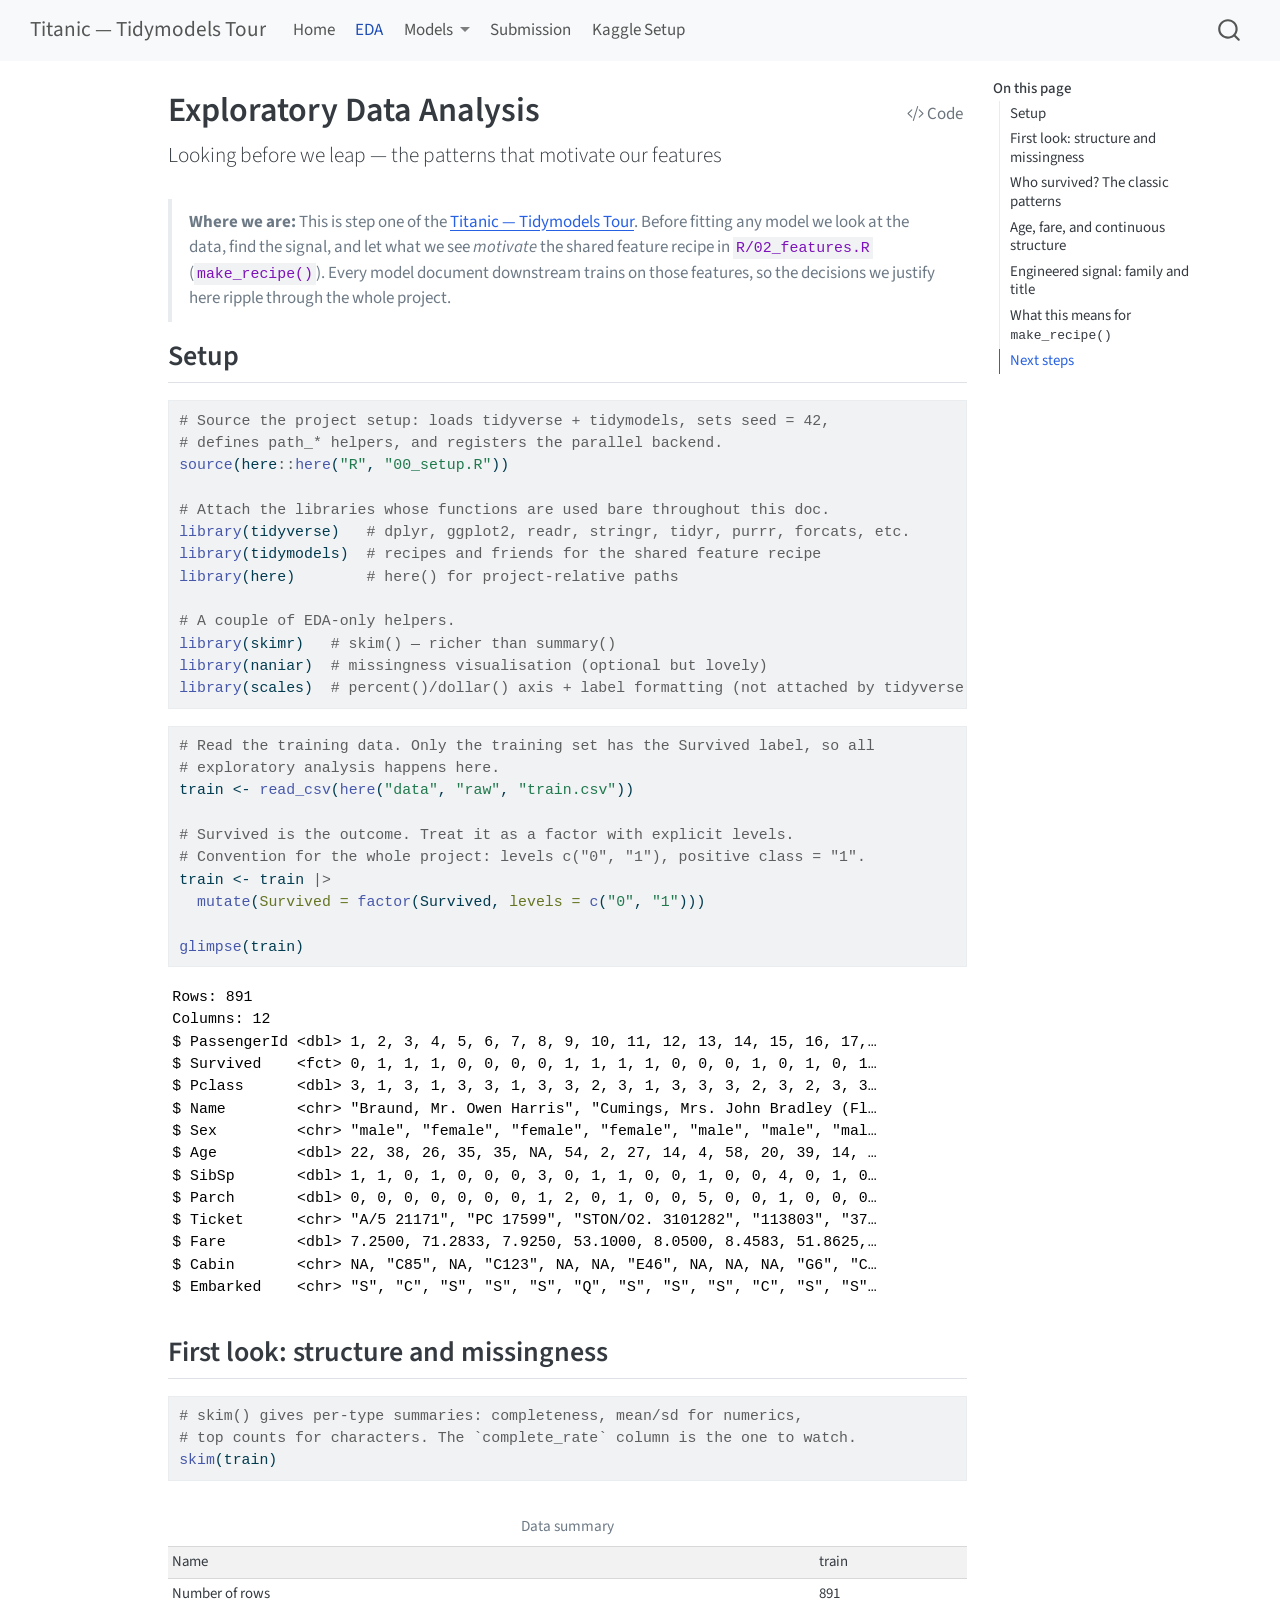
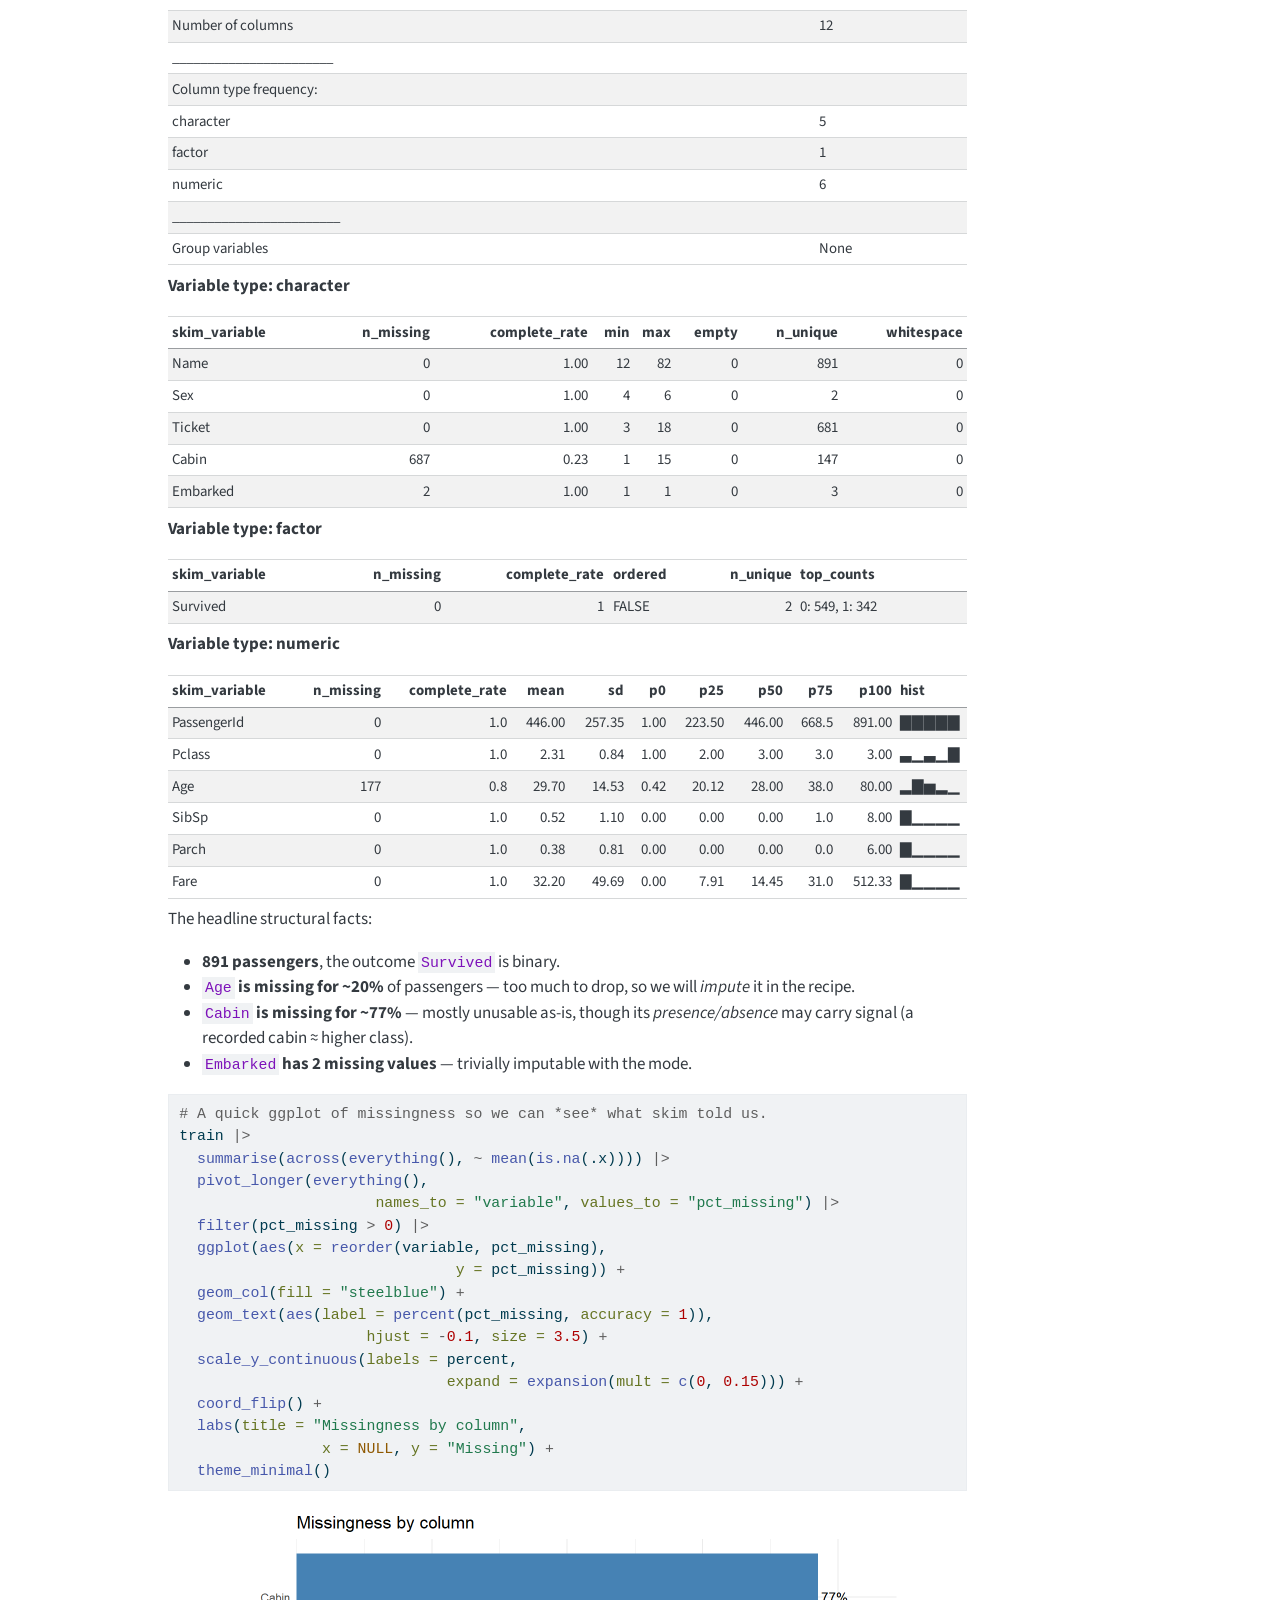
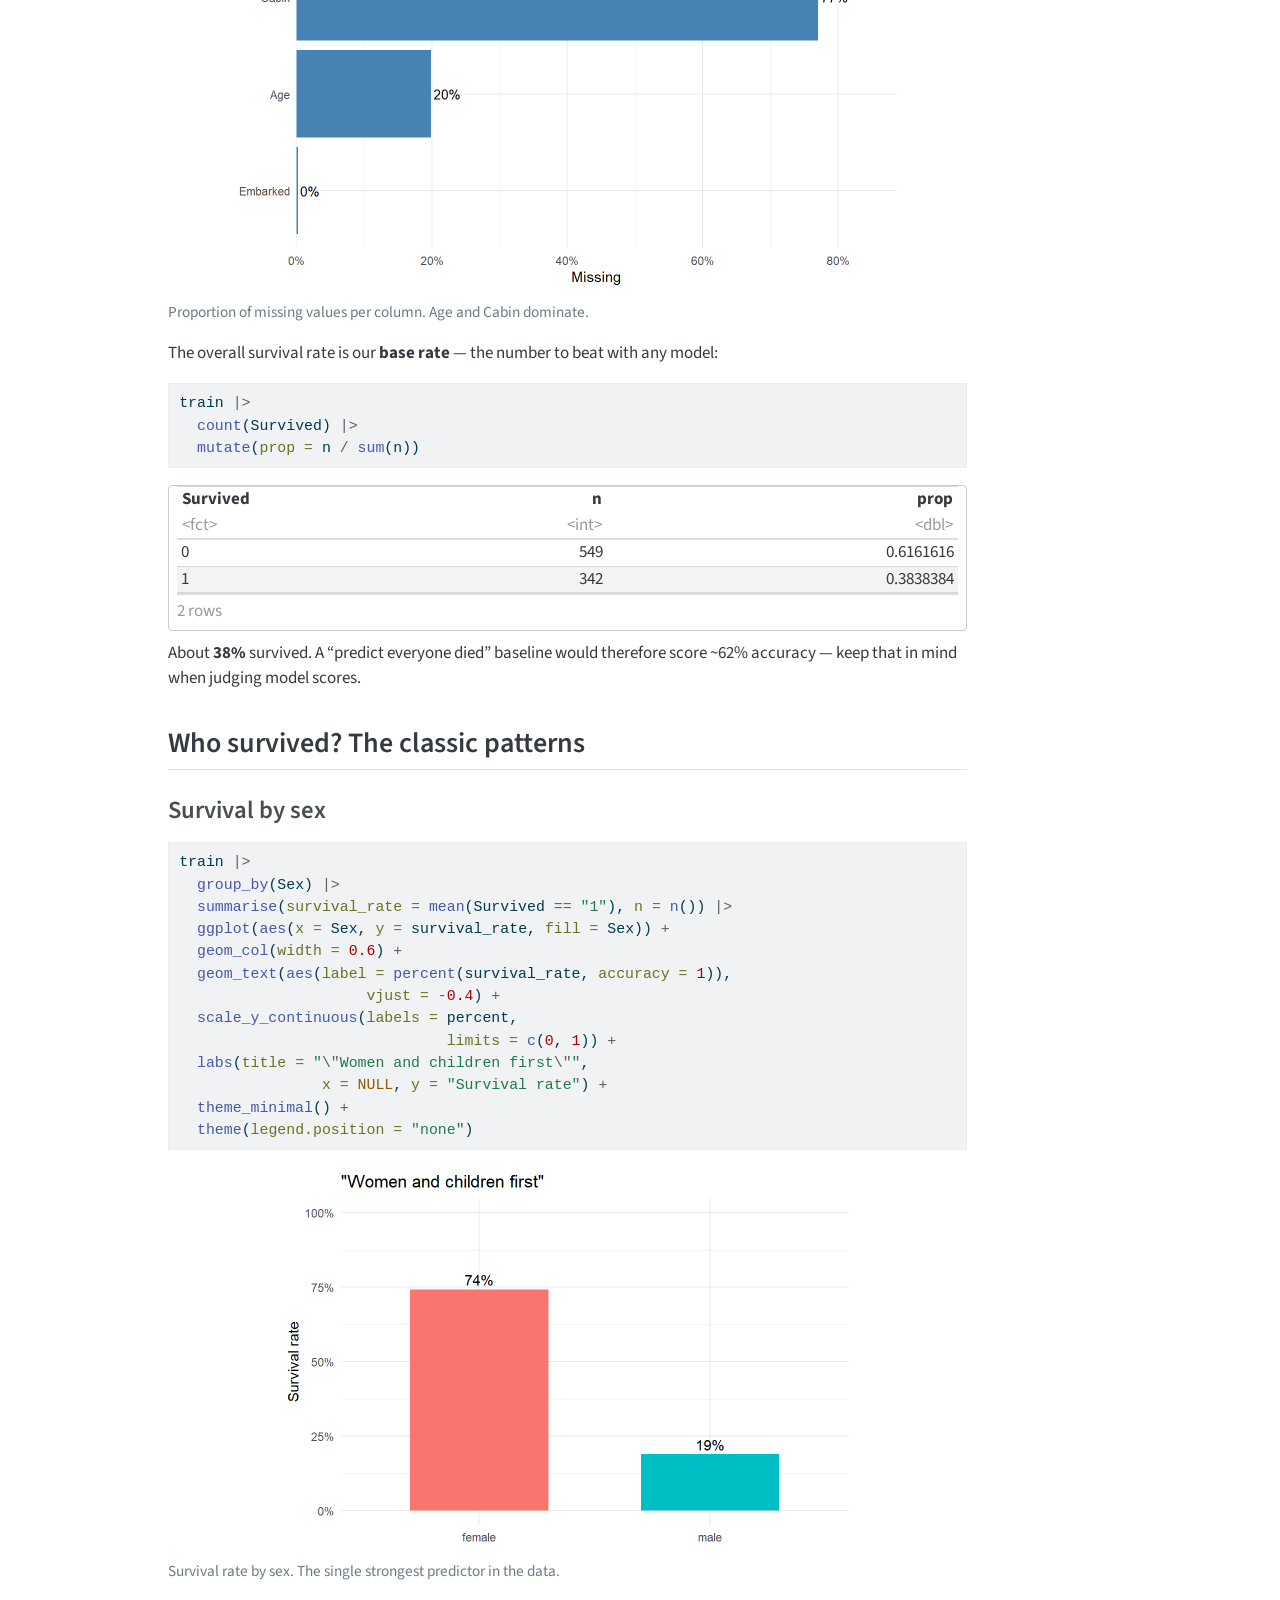
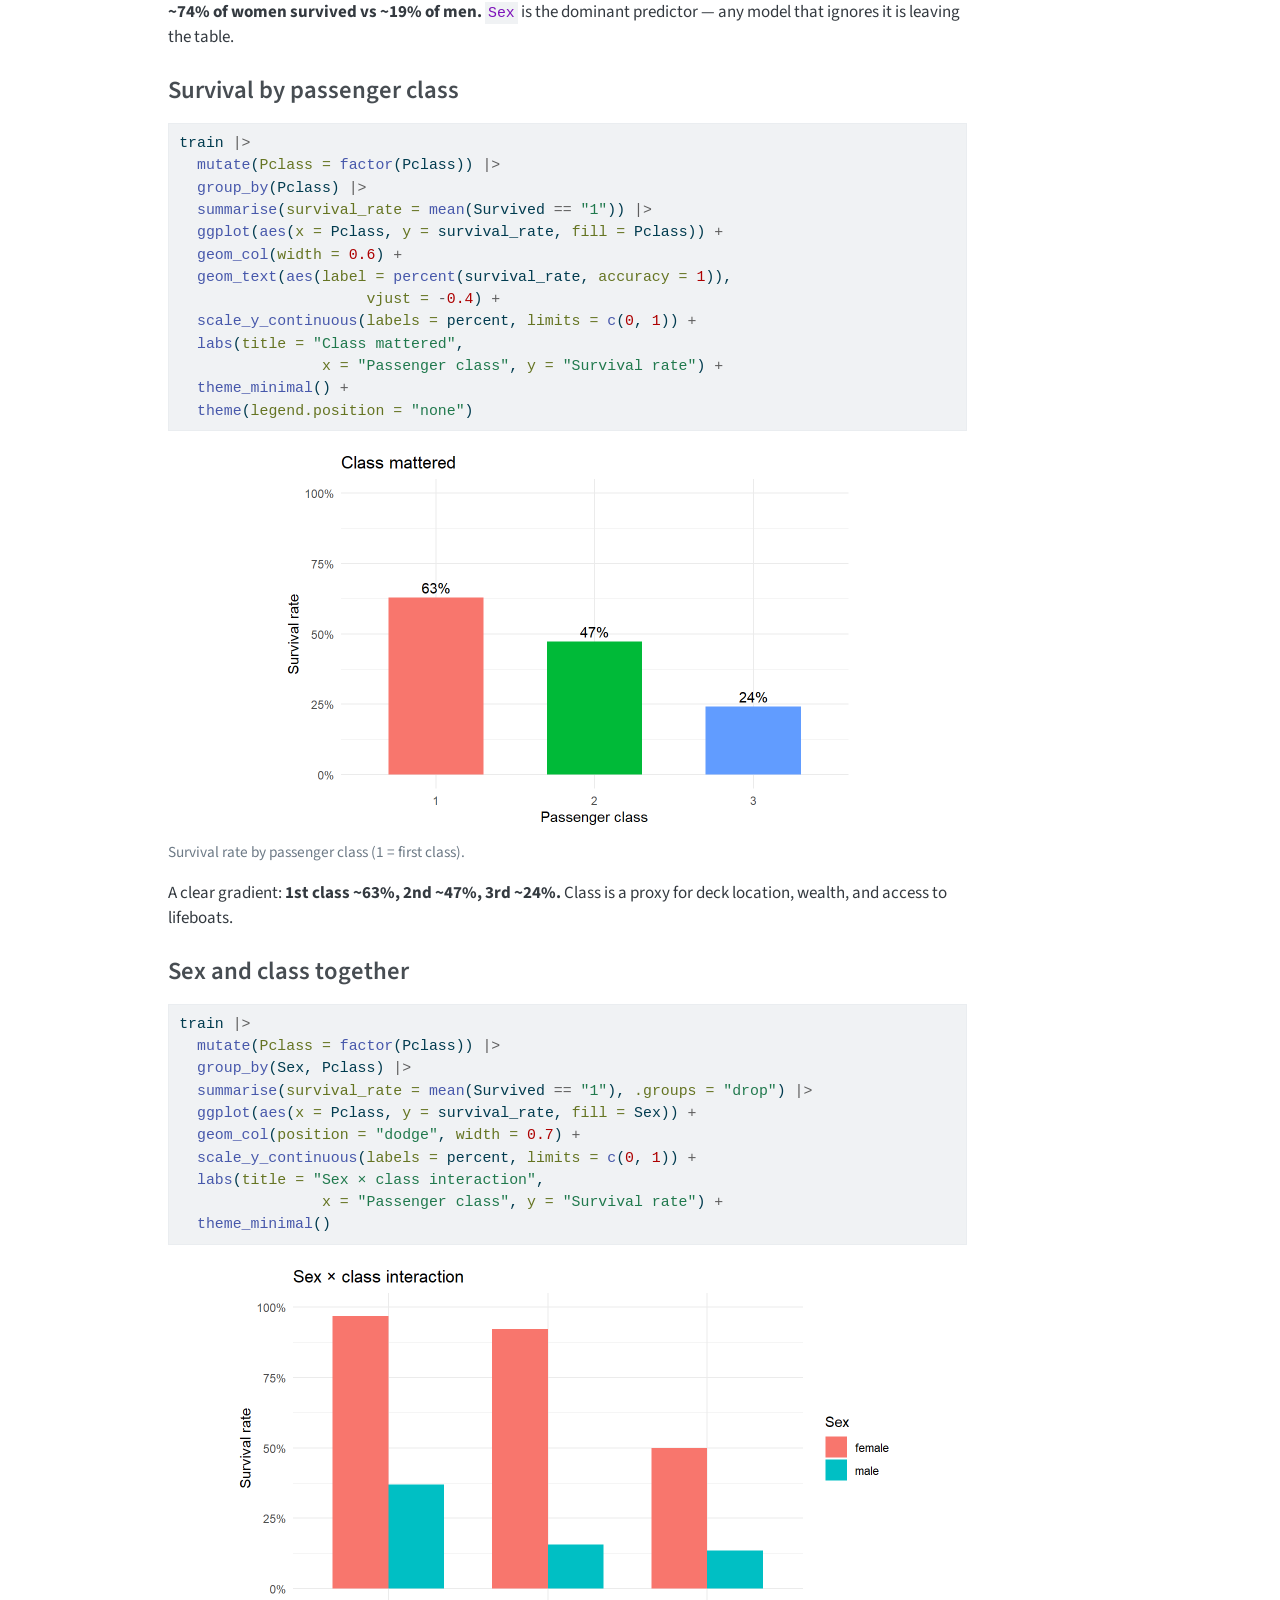
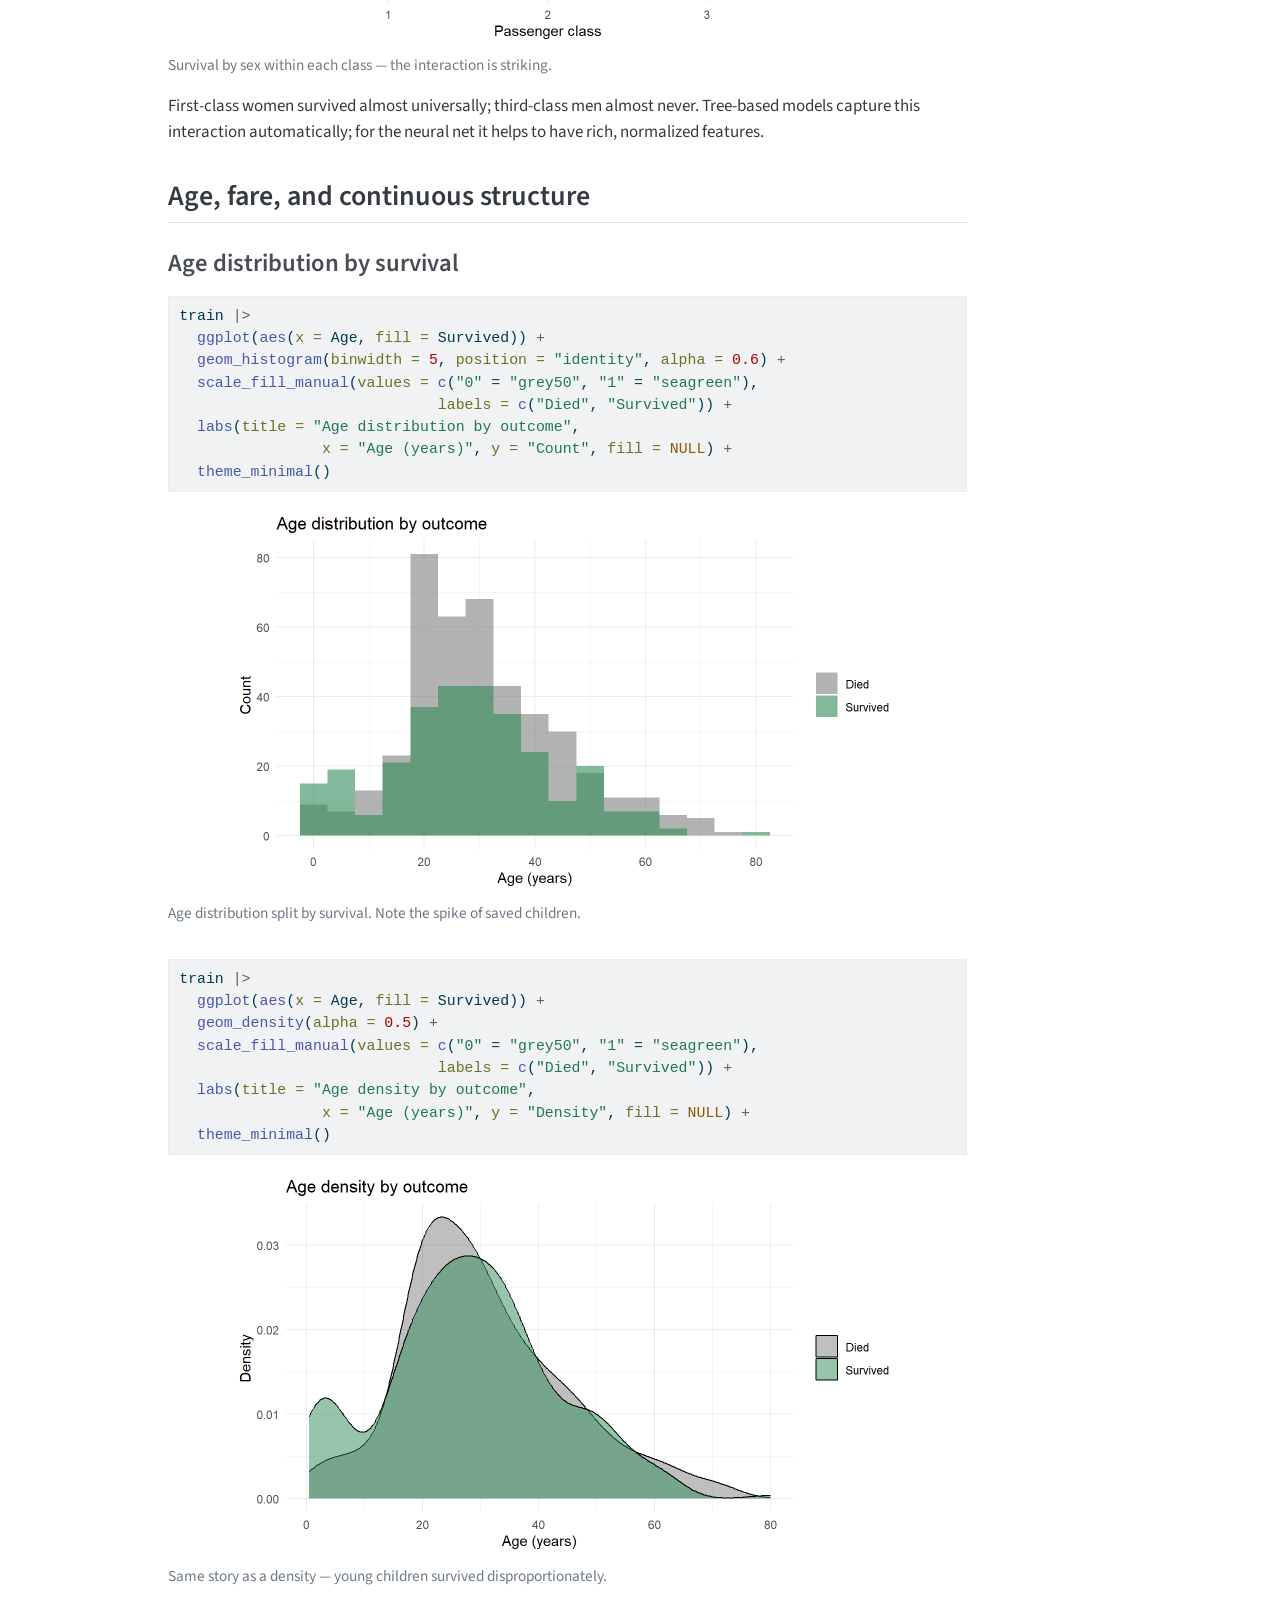
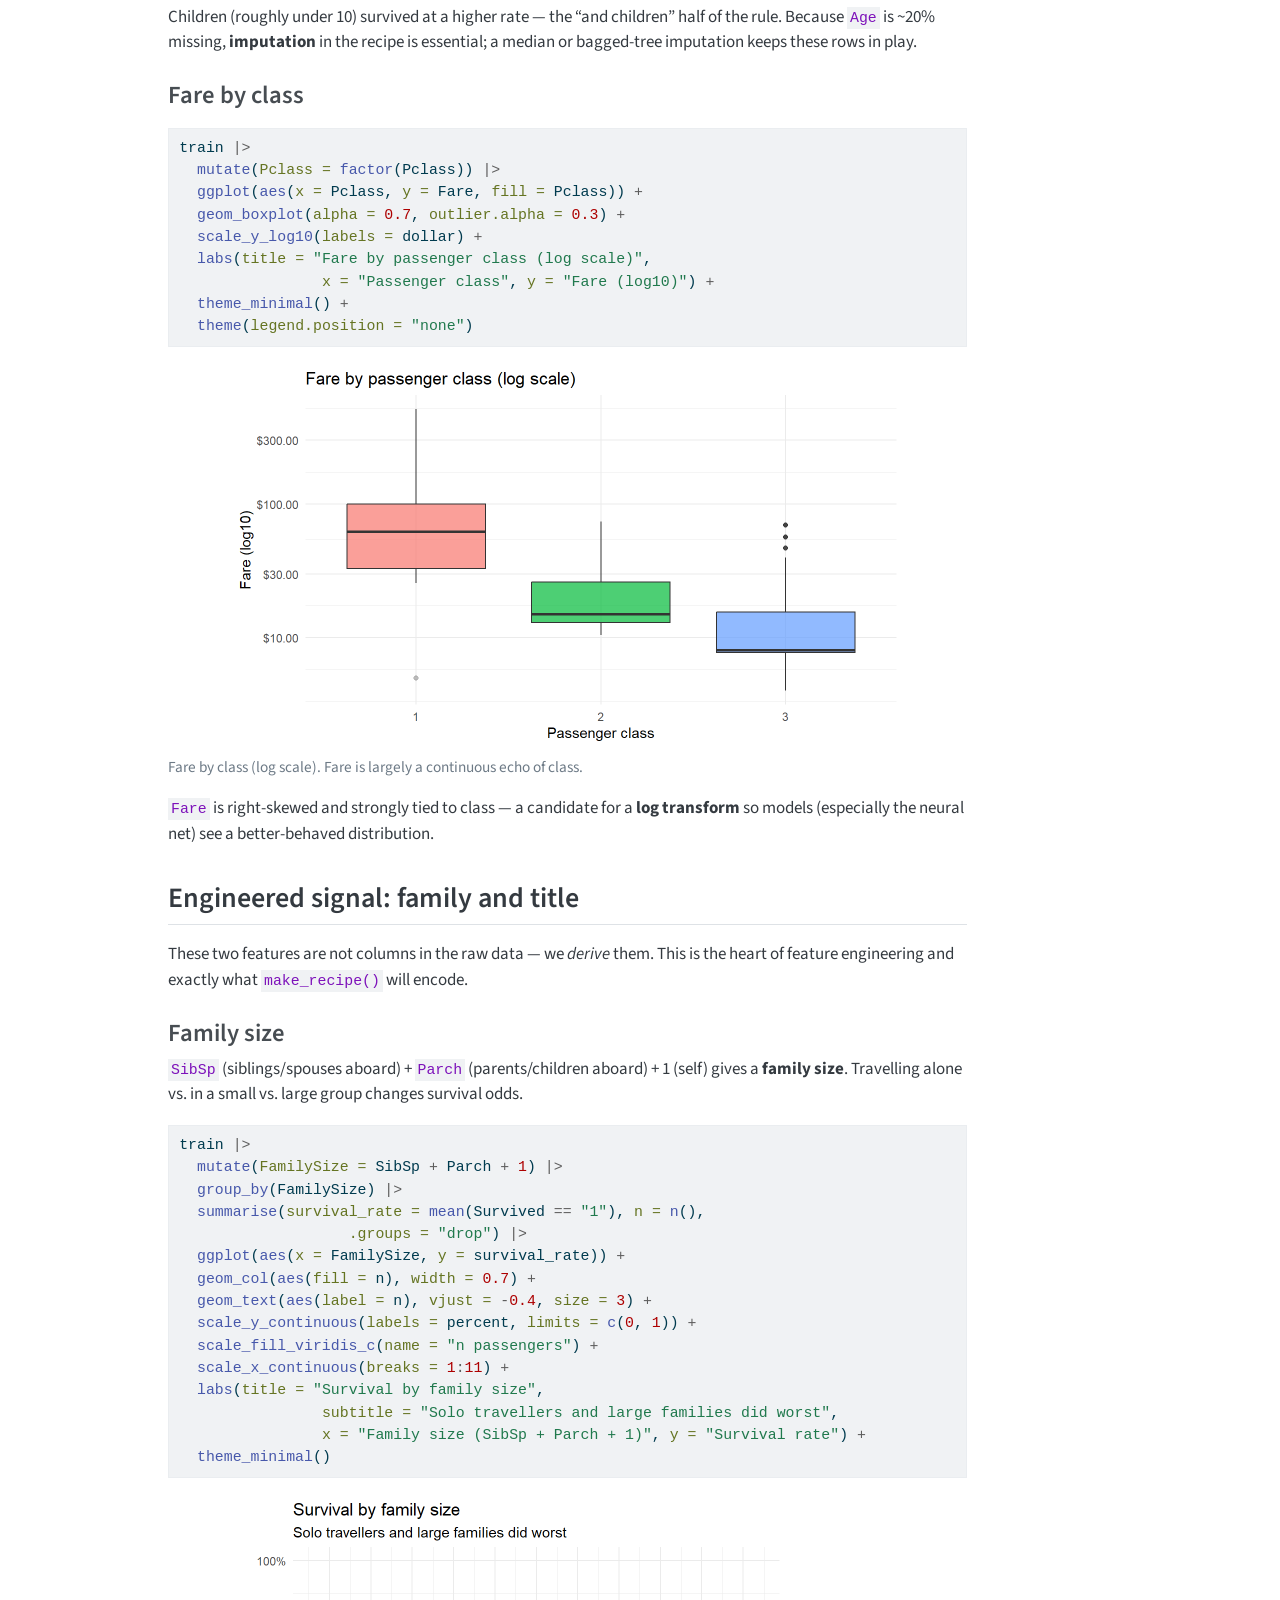
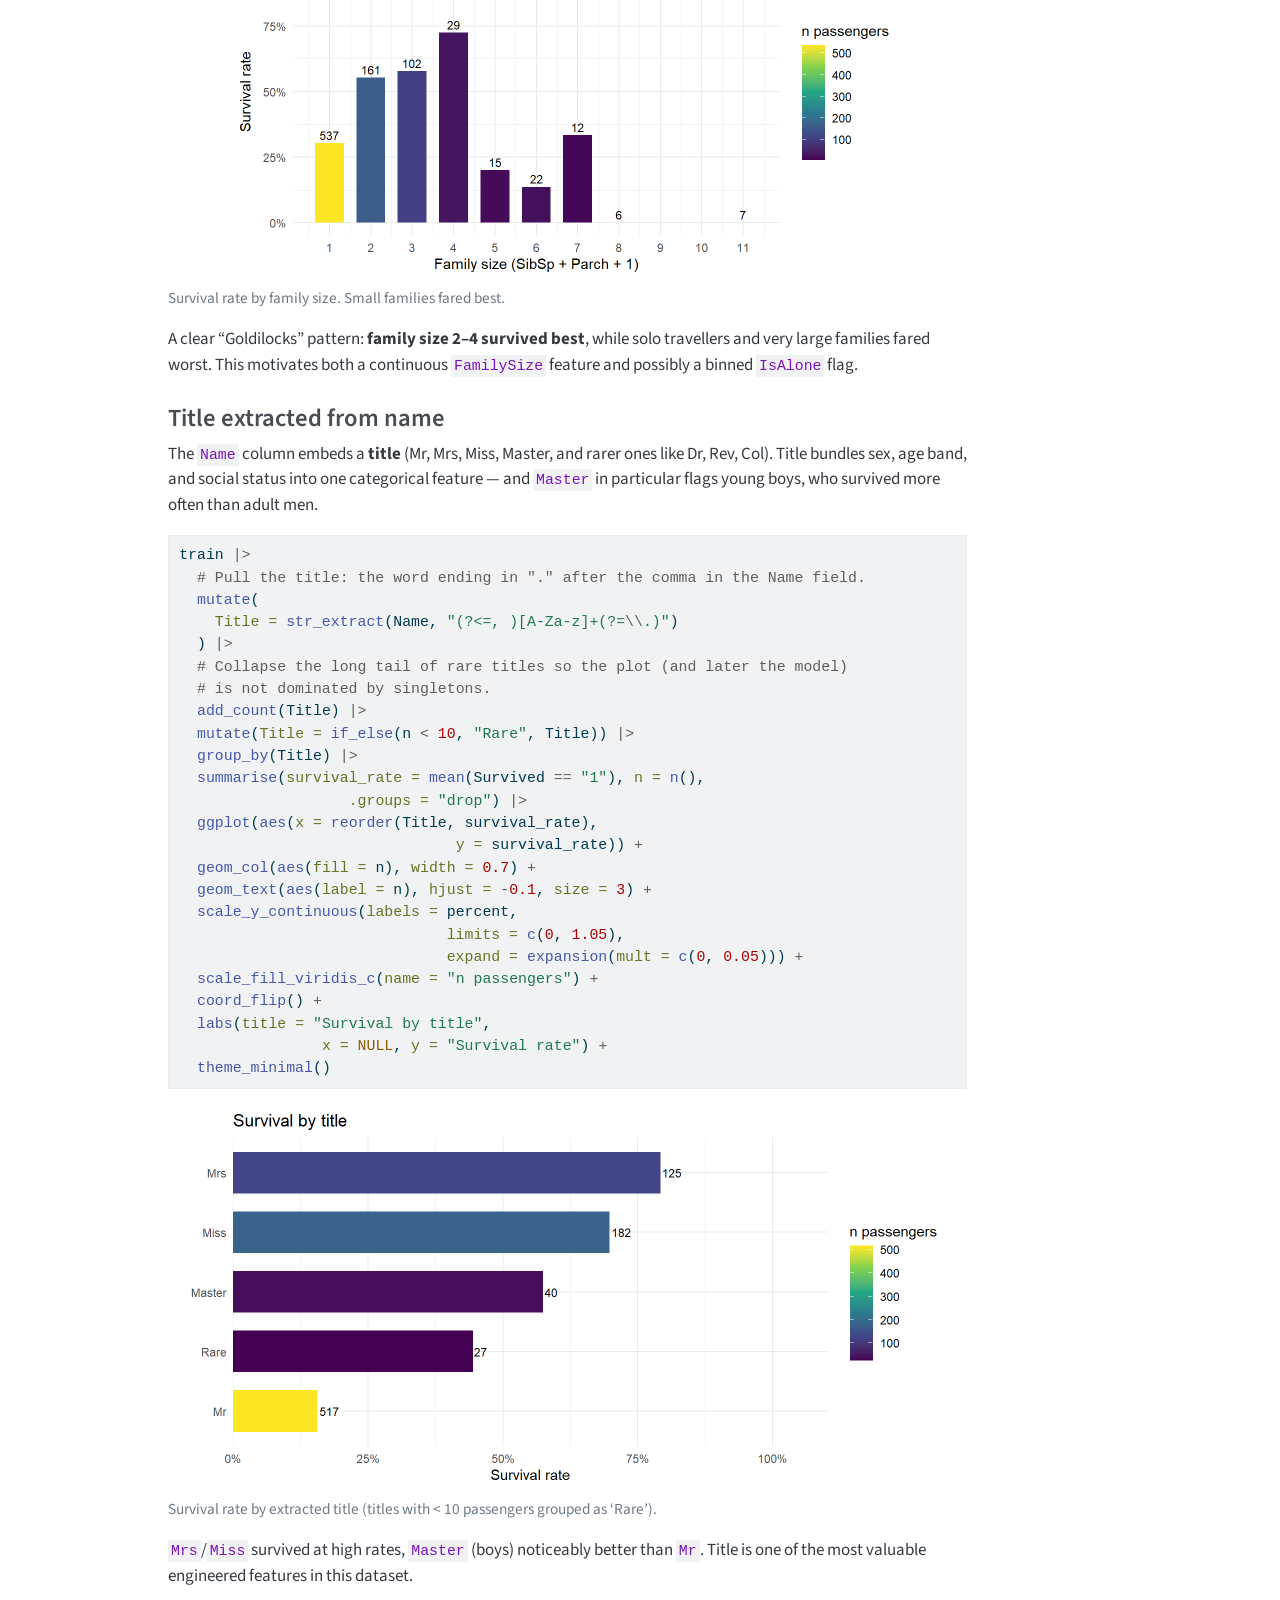
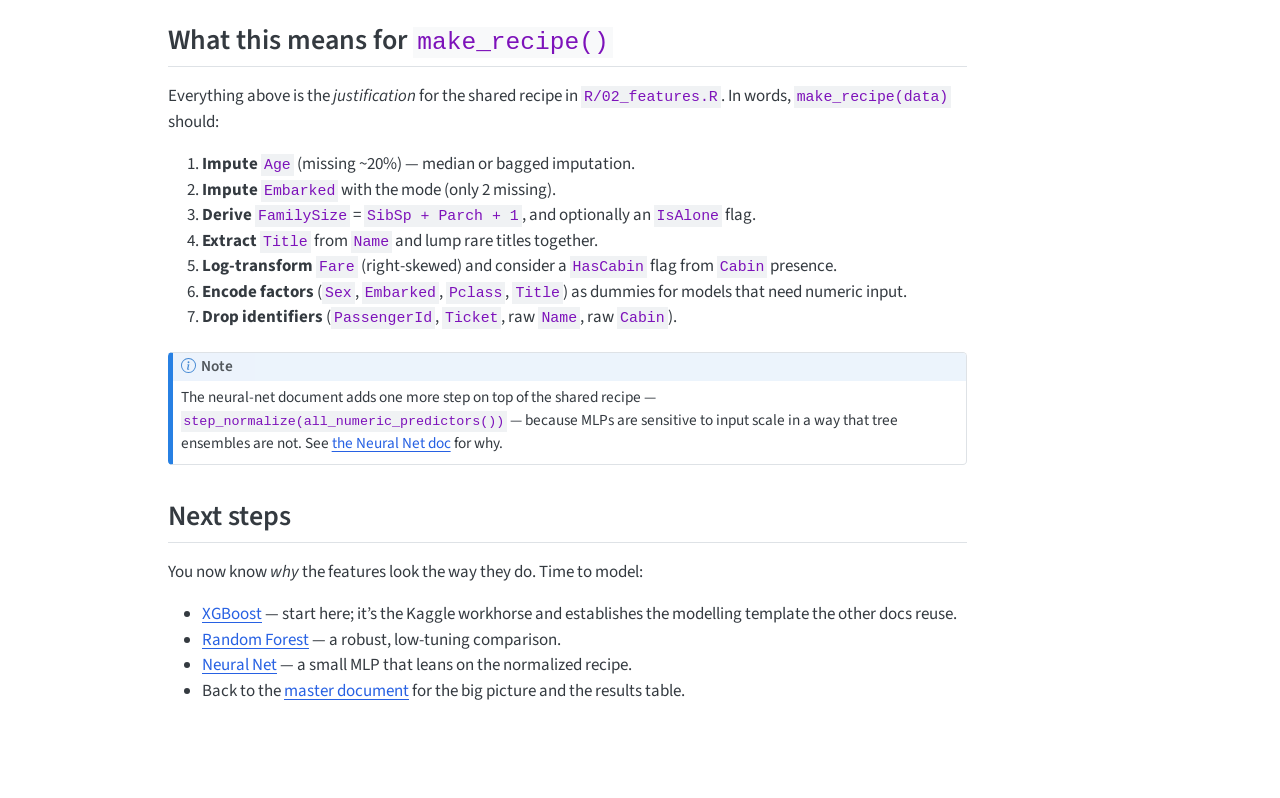
==== commit 822a5b32: "Built site for gh-pages" ====
--- a/docs/01-eda.html
+++ b/docs/01-eda.html
@@ -152,6 +152,10 @@
         <li>
     <a class="dropdown-item" href="../docs/04-neural-net.html">
  <span class="dropdown-text">Neural Net</span></a>
+  </li>  
+        <li>
+    <a class="dropdown-item" href="../docs/05-stack.html">
+ <span class="dropdown-text">Stacked Ensemble</span></a>
   </li>  
     </ul>
   </li>
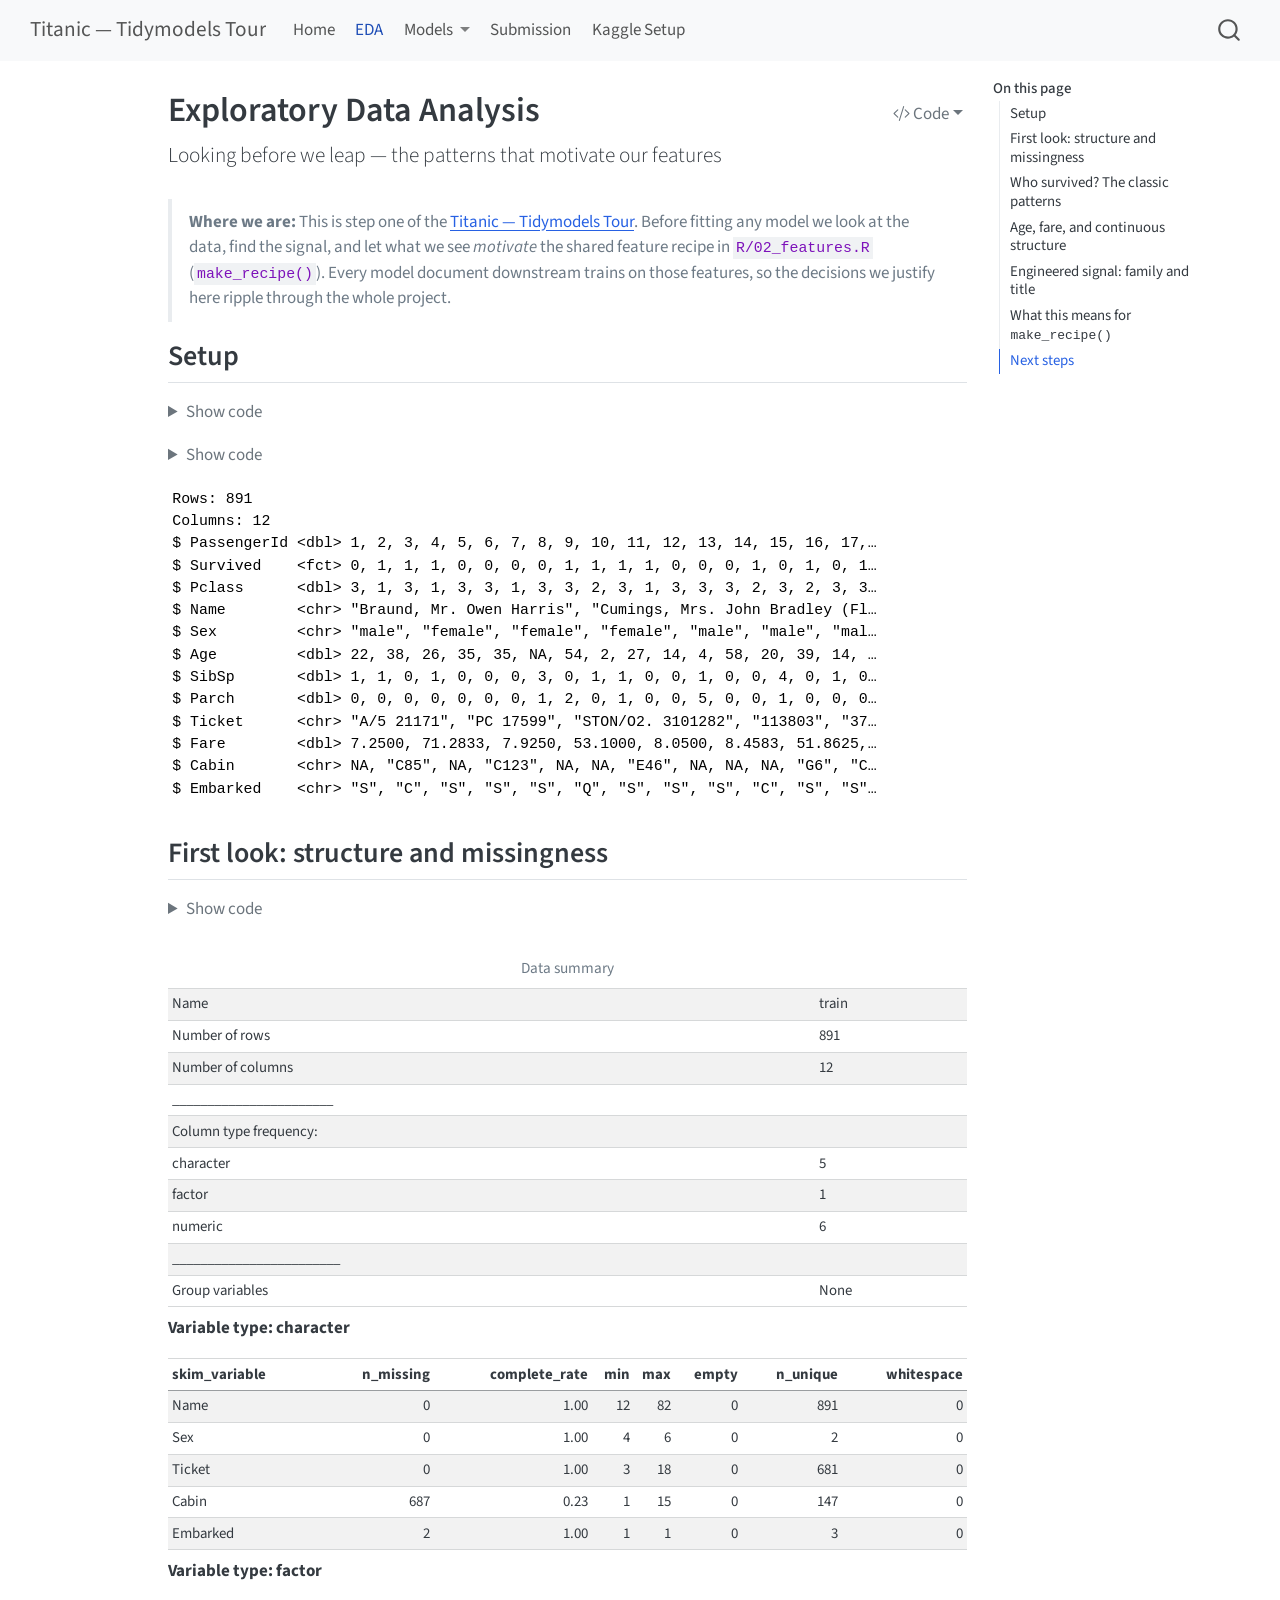
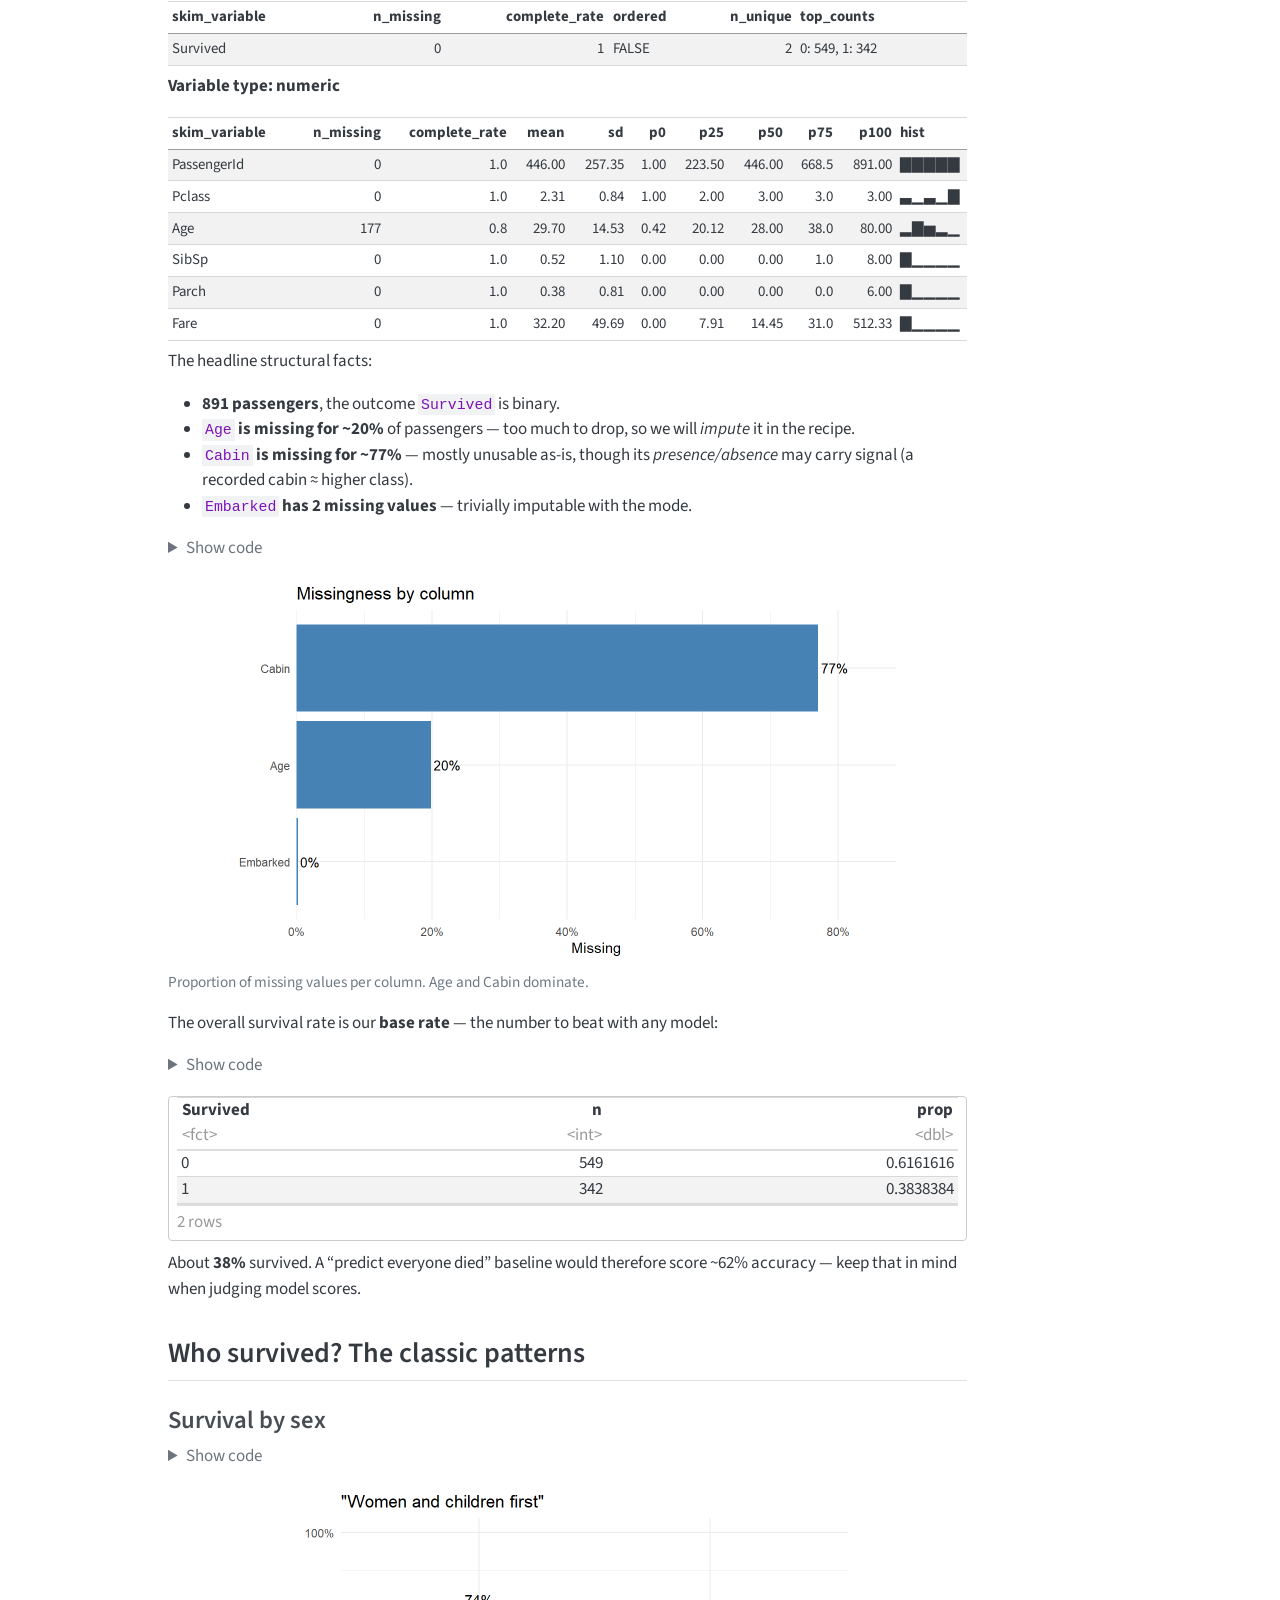
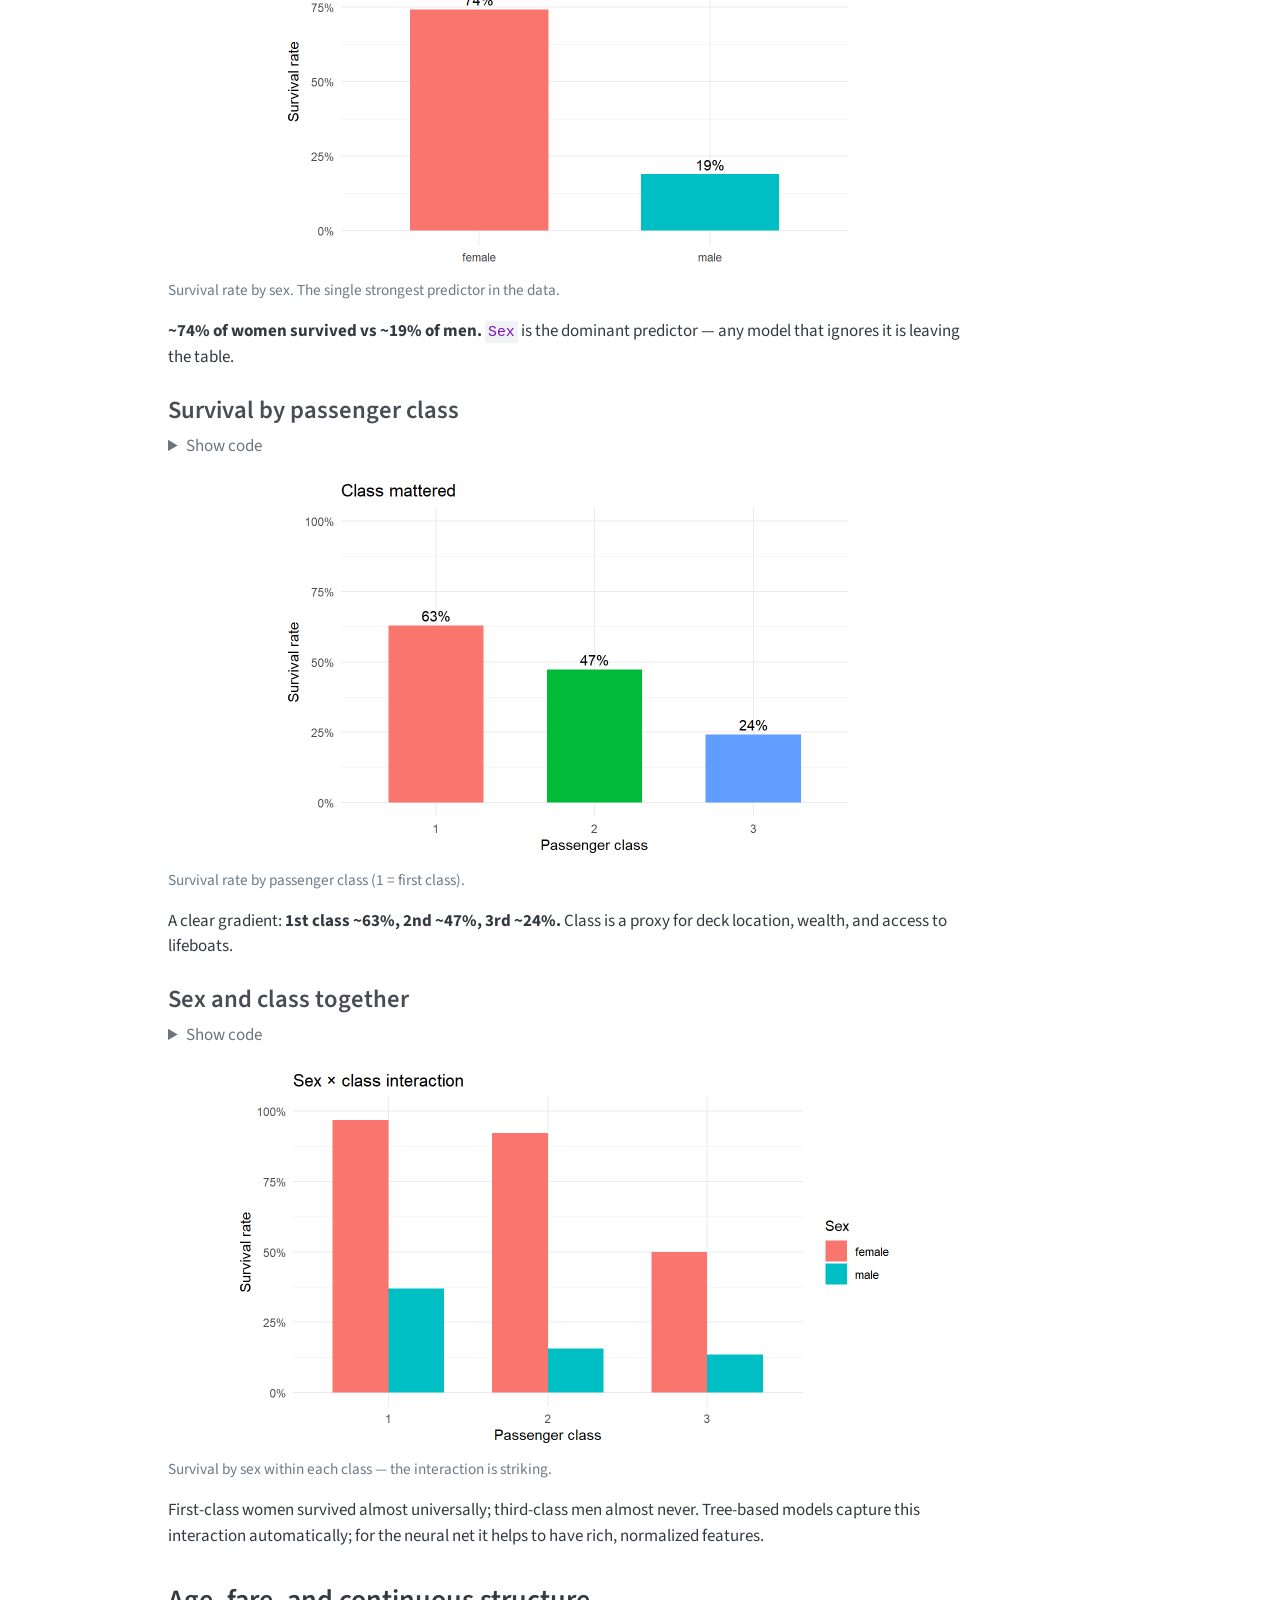
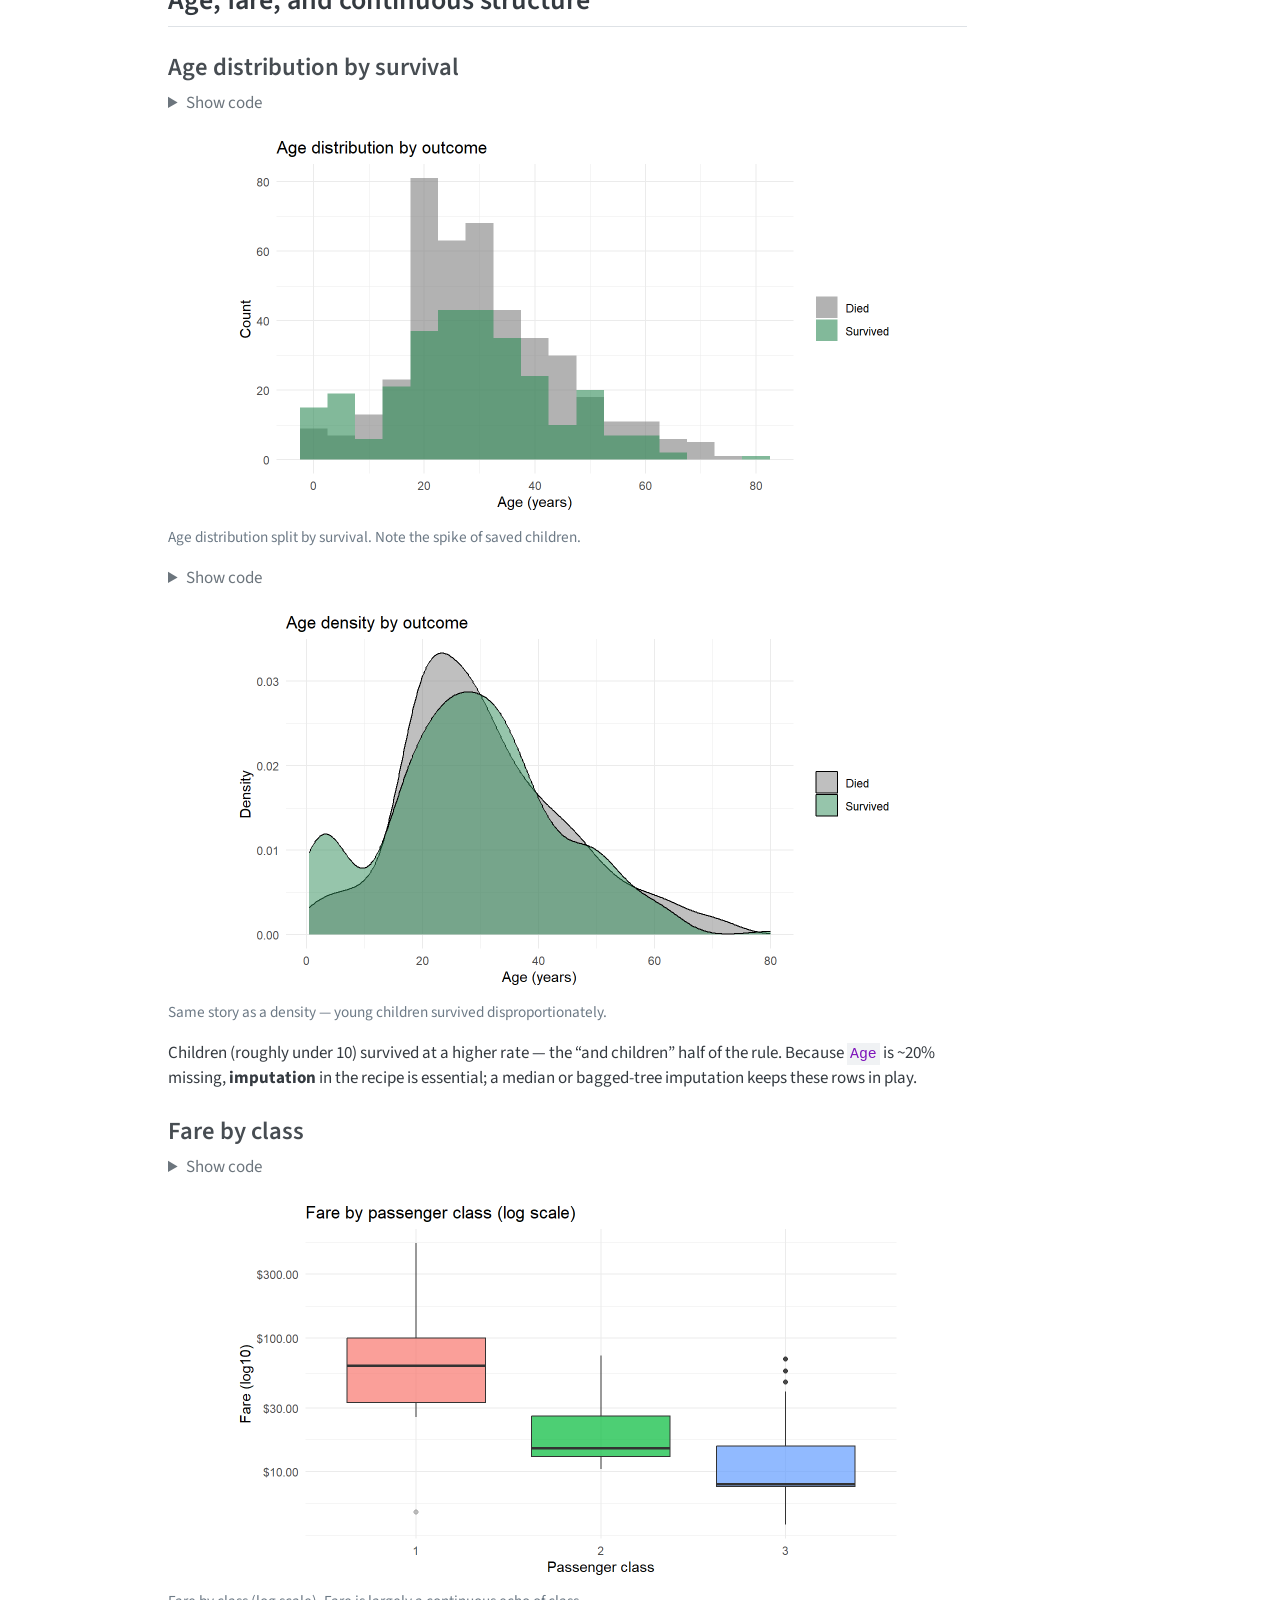
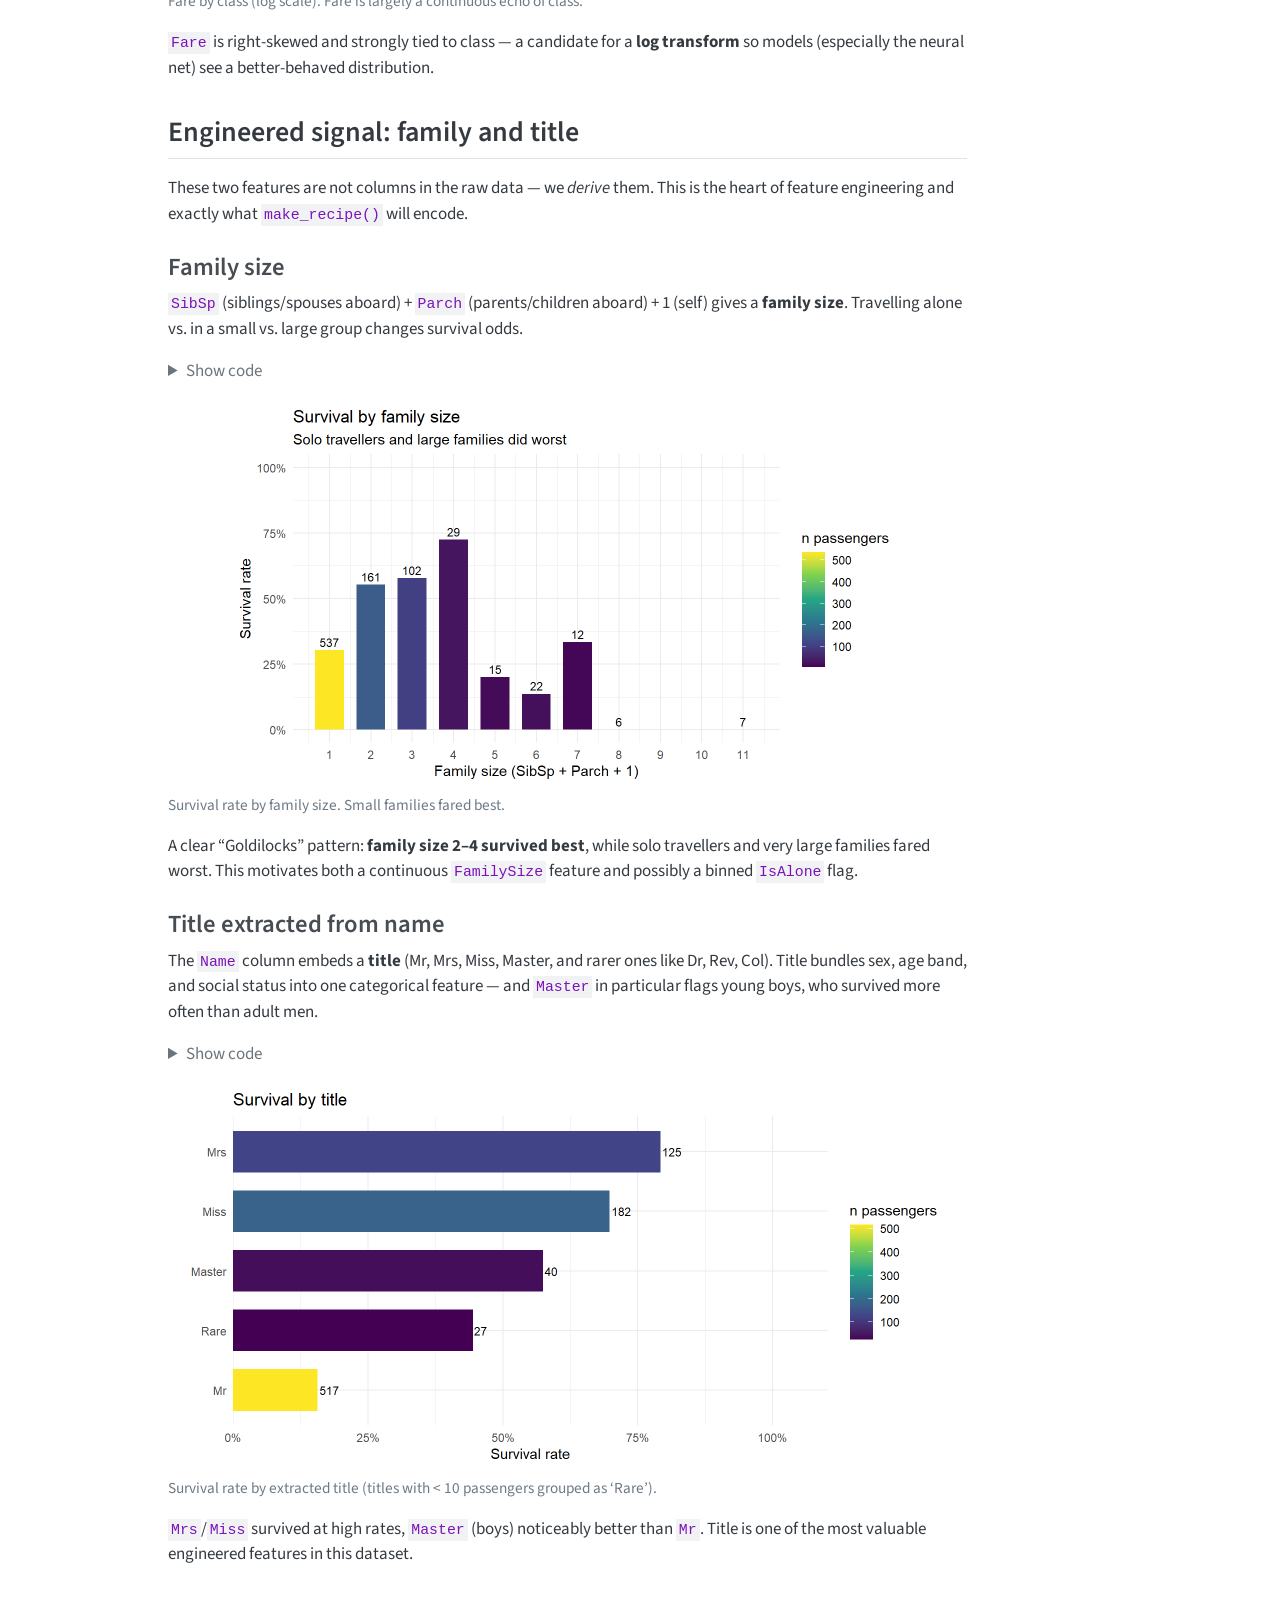
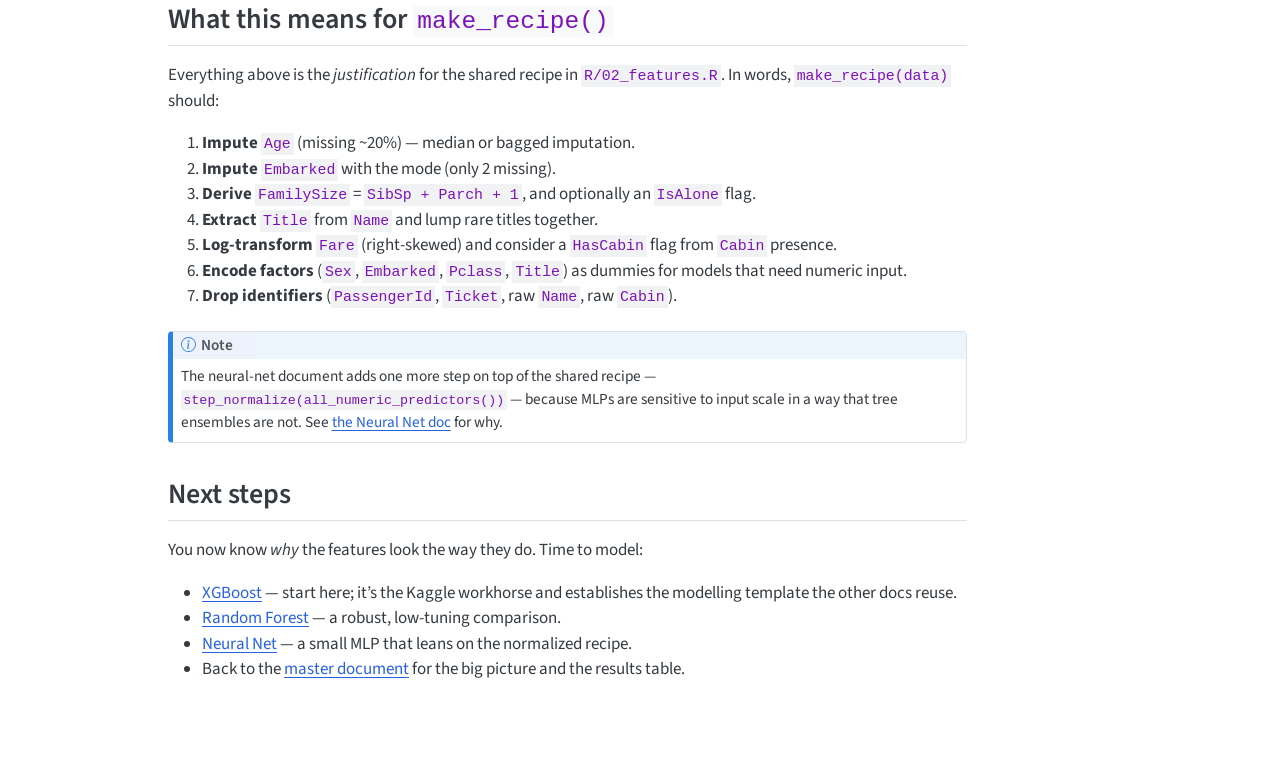
==== commit 2a144335: "Built site for gh-pages" ====
--- a/docs/01-eda.html
+++ b/docs/01-eda.html
@@ -211,7 +211,7 @@
 
 <header id="title-block-header" class="quarto-title-block default">
 <div class="quarto-title">
-<div class="quarto-title-block"><div><h1 class="title">Exploratory Data Analysis</h1><button type="button" class="btn code-tools-button" id="quarto-code-tools-source"><i class="bi"></i> Code</button></div></div>
+<div class="quarto-title-block"><div><h1 class="title">Exploratory Data Analysis</h1><button type="button" class="btn code-tools-button dropdown-toggle" id="quarto-code-tools-menu" data-bs-toggle="dropdown" aria-expanded="false"><i class="bi"></i> Code</button><ul class="dropdown-menu dropdown-menu-end" aria-labelelledby="quarto-code-tools-menu"><li><a id="quarto-show-all-code" class="dropdown-item" href="javascript:void(0)" role="button">Show All Code</a></li><li><a id="quarto-hide-all-code" class="dropdown-item" href="javascript:void(0)" role="button">Hide All Code</a></li><li><hr class="dropdown-divider"></li><li><a id="quarto-view-source" class="dropdown-item" href="javascript:void(0)" role="button">View Source</a></li></ul></div></div>
 <p class="subtitle lead">Looking before we leap — the patterns that motivate our features</p>
 </div>
 
@@ -235,6 +235,8 @@
 <section id="setup" class="level2">
 <h2 class="anchored" data-anchor-id="setup">Setup</h2>
 <div class="cell">
+<details class="code-fold">
+<summary>Show code</summary>
 <div class="code-copy-outer-scaffold"><div class="sourceCode cell-code" id="cb1"><pre class="sourceCode r code-with-copy"><code class="sourceCode r"><span id="cb1-1"><a href="#cb1-1" aria-hidden="true" tabindex="-1"></a><span class="co"># Source the project setup: loads tidyverse + tidymodels, sets seed = 42,</span></span>
 <span id="cb1-2"><a href="#cb1-2" aria-hidden="true" tabindex="-1"></a><span class="co"># defines path_* helpers, and registers the parallel backend.</span></span>
 <span id="cb1-3"><a href="#cb1-3" aria-hidden="true" tabindex="-1"></a><span class="fu">source</span>(here<span class="sc">::</span><span class="fu">here</span>(<span class="st">"R"</span>, <span class="st">"00_setup.R"</span>))</span>
@@ -248,8 +250,11 @@
 <span id="cb1-11"><a href="#cb1-11" aria-hidden="true" tabindex="-1"></a><span class="fu">library</span>(skimr)   <span class="co"># skim() — richer than summary()</span></span>
 <span id="cb1-12"><a href="#cb1-12" aria-hidden="true" tabindex="-1"></a><span class="fu">library</span>(naniar)  <span class="co"># missingness visualisation (optional but lovely)</span></span>
 <span id="cb1-13"><a href="#cb1-13" aria-hidden="true" tabindex="-1"></a><span class="fu">library</span>(scales)  <span class="co"># percent()/dollar() axis + label formatting (not attached by tidyverse)</span></span></code></pre></div><button title="Copy to Clipboard" class="code-copy-button"><i class="bi"></i></button></div>
+</details>
 </div>
 <div class="cell">
+<details class="code-fold">
+<summary>Show code</summary>
 <div class="code-copy-outer-scaffold"><div class="sourceCode cell-code" id="cb2"><pre class="sourceCode r code-with-copy"><code class="sourceCode r"><span id="cb2-1"><a href="#cb2-1" aria-hidden="true" tabindex="-1"></a><span class="co"># Read the training data. Only the training set has the Survived label, so all</span></span>
 <span id="cb2-2"><a href="#cb2-2" aria-hidden="true" tabindex="-1"></a><span class="co"># exploratory analysis happens here.</span></span>
 <span id="cb2-3"><a href="#cb2-3" aria-hidden="true" tabindex="-1"></a>train <span class="ot">&lt;-</span> <span class="fu">read_csv</span>(<span class="fu">here</span>(<span class="st">"data"</span>, <span class="st">"raw"</span>, <span class="st">"train.csv"</span>))</span>
@@ -260,6 +265,7 @@
 <span id="cb2-8"><a href="#cb2-8" aria-hidden="true" tabindex="-1"></a>  <span class="fu">mutate</span>(<span class="at">Survived =</span> <span class="fu">factor</span>(Survived, <span class="at">levels =</span> <span class="fu">c</span>(<span class="st">"0"</span>, <span class="st">"1"</span>)))</span>
 <span id="cb2-9"><a href="#cb2-9" aria-hidden="true" tabindex="-1"></a></span>
 <span id="cb2-10"><a href="#cb2-10" aria-hidden="true" tabindex="-1"></a><span class="fu">glimpse</span>(train)</span></code></pre></div><button title="Copy to Clipboard" class="code-copy-button"><i class="bi"></i></button></div>
+</details>
 <div class="cell-output cell-output-stdout">
 <pre><code>Rows: 891
 Columns: 12
@@ -281,9 +287,12 @@
 <section id="first-look-structure-and-missingness" class="level2">
 <h2 class="anchored" data-anchor-id="first-look-structure-and-missingness">First look: structure and missingness</h2>
 <div class="cell">
+<details class="code-fold">
+<summary>Show code</summary>
 <div class="code-copy-outer-scaffold"><div class="sourceCode cell-code" id="cb4"><pre class="sourceCode r code-with-copy"><code class="sourceCode r"><span id="cb4-1"><a href="#cb4-1" aria-hidden="true" tabindex="-1"></a><span class="co"># skim() gives per-type summaries: completeness, mean/sd for numerics,</span></span>
 <span id="cb4-2"><a href="#cb4-2" aria-hidden="true" tabindex="-1"></a><span class="co"># top counts for characters. The `complete_rate` column is the one to watch.</span></span>
 <span id="cb4-3"><a href="#cb4-3" aria-hidden="true" tabindex="-1"></a><span class="fu">skim</span>(train)</span></code></pre></div><button title="Copy to Clipboard" class="code-copy-button"><i class="bi"></i></button></div>
+</details>
 <div class="cell-output-display">
 <table class="caption-top table table-sm table-striped small">
 <caption>Data summary</caption>
@@ -559,6 +568,8 @@
 <li><strong><code>Embarked</code> has 2 missing values</strong> — trivially imputable with the mode.</li>
 </ul>
 <div class="cell">
+<details class="code-fold">
+<summary>Show code</summary>
 <div class="code-copy-outer-scaffold"><div class="sourceCode cell-code" id="cb5"><pre class="sourceCode r code-with-copy"><code class="sourceCode r"><span id="cb5-1"><a href="#cb5-1" aria-hidden="true" tabindex="-1"></a><span class="co"># A quick ggplot of missingness so we can *see* what skim told us.</span></span>
 <span id="cb5-2"><a href="#cb5-2" aria-hidden="true" tabindex="-1"></a>train <span class="sc">|&gt;</span></span>
 <span id="cb5-3"><a href="#cb5-3" aria-hidden="true" tabindex="-1"></a>  <span class="fu">summarise</span>(<span class="fu">across</span>(<span class="fu">everything</span>(), <span class="sc">~</span> <span class="fu">mean</span>(<span class="fu">is.na</span>(.x)))) <span class="sc">|&gt;</span></span>
@@ -576,6 +587,7 @@
 <span id="cb5-15"><a href="#cb5-15" aria-hidden="true" tabindex="-1"></a>  <span class="fu">labs</span>(<span class="at">title =</span> <span class="st">"Missingness by column"</span>,</span>
 <span id="cb5-16"><a href="#cb5-16" aria-hidden="true" tabindex="-1"></a>                <span class="at">x =</span> <span class="cn">NULL</span>, <span class="at">y =</span> <span class="st">"Missing"</span>) <span class="sc">+</span></span>
 <span id="cb5-17"><a href="#cb5-17" aria-hidden="true" tabindex="-1"></a>  <span class="fu">theme_minimal</span>()</span></code></pre></div><button title="Copy to Clipboard" class="code-copy-button"><i class="bi"></i></button></div>
+</details>
 <div class="cell-output-display">
 <div class="quarto-figure quarto-figure-center">
 <figure class="figure">
@@ -587,9 +599,12 @@
 </div>
 <p>The overall survival rate is our <strong>base rate</strong> — the number to beat with any model:</p>
 <div class="cell">
+<details class="code-fold">
+<summary>Show code</summary>
 <div class="code-copy-outer-scaffold"><div class="sourceCode cell-code" id="cb6"><pre class="sourceCode r code-with-copy"><code class="sourceCode r"><span id="cb6-1"><a href="#cb6-1" aria-hidden="true" tabindex="-1"></a>train <span class="sc">|&gt;</span></span>
 <span id="cb6-2"><a href="#cb6-2" aria-hidden="true" tabindex="-1"></a>  <span class="fu">count</span>(Survived) <span class="sc">|&gt;</span></span>
 <span id="cb6-3"><a href="#cb6-3" aria-hidden="true" tabindex="-1"></a>  <span class="fu">mutate</span>(<span class="at">prop =</span> n <span class="sc">/</span> <span class="fu">sum</span>(n))</span></code></pre></div><button title="Copy to Clipboard" class="code-copy-button"><i class="bi"></i></button></div>
+</details>
 <div class="cell-output-display">
 <div data-pagedtable="false">
   <script data-pagedtable-source="" type="application/json">
@@ -605,6 +620,8 @@
 <section id="survival-by-sex" class="level3">
 <h3 class="anchored" data-anchor-id="survival-by-sex">Survival by sex</h3>
 <div class="cell">
+<details class="code-fold">
+<summary>Show code</summary>
 <div class="code-copy-outer-scaffold"><div class="sourceCode cell-code" id="cb7"><pre class="sourceCode r code-with-copy"><code class="sourceCode r"><span id="cb7-1"><a href="#cb7-1" aria-hidden="true" tabindex="-1"></a>train <span class="sc">|&gt;</span></span>
 <span id="cb7-2"><a href="#cb7-2" aria-hidden="true" tabindex="-1"></a>  <span class="fu">group_by</span>(Sex) <span class="sc">|&gt;</span></span>
 <span id="cb7-3"><a href="#cb7-3" aria-hidden="true" tabindex="-1"></a>  <span class="fu">summarise</span>(<span class="at">survival_rate =</span> <span class="fu">mean</span>(Survived <span class="sc">==</span> <span class="st">"1"</span>), <span class="at">n =</span> <span class="fu">n</span>()) <span class="sc">|&gt;</span></span>
@@ -618,6 +635,7 @@
 <span id="cb7-11"><a href="#cb7-11" aria-hidden="true" tabindex="-1"></a>                <span class="at">x =</span> <span class="cn">NULL</span>, <span class="at">y =</span> <span class="st">"Survival rate"</span>) <span class="sc">+</span></span>
 <span id="cb7-12"><a href="#cb7-12" aria-hidden="true" tabindex="-1"></a>  <span class="fu">theme_minimal</span>() <span class="sc">+</span></span>
 <span id="cb7-13"><a href="#cb7-13" aria-hidden="true" tabindex="-1"></a>  <span class="fu">theme</span>(<span class="at">legend.position =</span> <span class="st">"none"</span>)</span></code></pre></div><button title="Copy to Clipboard" class="code-copy-button"><i class="bi"></i></button></div>
+</details>
 <div class="cell-output-display">
 <div class="quarto-figure quarto-figure-center">
 <figure class="figure">
@@ -632,6 +650,8 @@
 <section id="survival-by-passenger-class" class="level3">
 <h3 class="anchored" data-anchor-id="survival-by-passenger-class">Survival by passenger class</h3>
 <div class="cell">
+<details class="code-fold">
+<summary>Show code</summary>
 <div class="code-copy-outer-scaffold"><div class="sourceCode cell-code" id="cb8"><pre class="sourceCode r code-with-copy"><code class="sourceCode r"><span id="cb8-1"><a href="#cb8-1" aria-hidden="true" tabindex="-1"></a>train <span class="sc">|&gt;</span></span>
 <span id="cb8-2"><a href="#cb8-2" aria-hidden="true" tabindex="-1"></a>  <span class="fu">mutate</span>(<span class="at">Pclass =</span> <span class="fu">factor</span>(Pclass)) <span class="sc">|&gt;</span></span>
 <span id="cb8-3"><a href="#cb8-3" aria-hidden="true" tabindex="-1"></a>  <span class="fu">group_by</span>(Pclass) <span class="sc">|&gt;</span></span>
@@ -645,6 +665,7 @@
 <span id="cb8-11"><a href="#cb8-11" aria-hidden="true" tabindex="-1"></a>                <span class="at">x =</span> <span class="st">"Passenger class"</span>, <span class="at">y =</span> <span class="st">"Survival rate"</span>) <span class="sc">+</span></span>
 <span id="cb8-12"><a href="#cb8-12" aria-hidden="true" tabindex="-1"></a>  <span class="fu">theme_minimal</span>() <span class="sc">+</span></span>
 <span id="cb8-13"><a href="#cb8-13" aria-hidden="true" tabindex="-1"></a>  <span class="fu">theme</span>(<span class="at">legend.position =</span> <span class="st">"none"</span>)</span></code></pre></div><button title="Copy to Clipboard" class="code-copy-button"><i class="bi"></i></button></div>
+</details>
 <div class="cell-output-display">
 <div class="quarto-figure quarto-figure-center">
 <figure class="figure">
@@ -659,6 +680,8 @@
 <section id="sex-and-class-together" class="level3">
 <h3 class="anchored" data-anchor-id="sex-and-class-together">Sex and class together</h3>
 <div class="cell">
+<details class="code-fold">
+<summary>Show code</summary>
 <div class="code-copy-outer-scaffold"><div class="sourceCode cell-code" id="cb9"><pre class="sourceCode r code-with-copy"><code class="sourceCode r"><span id="cb9-1"><a href="#cb9-1" aria-hidden="true" tabindex="-1"></a>train <span class="sc">|&gt;</span></span>
 <span id="cb9-2"><a href="#cb9-2" aria-hidden="true" tabindex="-1"></a>  <span class="fu">mutate</span>(<span class="at">Pclass =</span> <span class="fu">factor</span>(Pclass)) <span class="sc">|&gt;</span></span>
 <span id="cb9-3"><a href="#cb9-3" aria-hidden="true" tabindex="-1"></a>  <span class="fu">group_by</span>(Sex, Pclass) <span class="sc">|&gt;</span></span>
@@ -669,6 +692,7 @@
 <span id="cb9-8"><a href="#cb9-8" aria-hidden="true" tabindex="-1"></a>  <span class="fu">labs</span>(<span class="at">title =</span> <span class="st">"Sex × class interaction"</span>,</span>
 <span id="cb9-9"><a href="#cb9-9" aria-hidden="true" tabindex="-1"></a>                <span class="at">x =</span> <span class="st">"Passenger class"</span>, <span class="at">y =</span> <span class="st">"Survival rate"</span>) <span class="sc">+</span></span>
 <span id="cb9-10"><a href="#cb9-10" aria-hidden="true" tabindex="-1"></a>  <span class="fu">theme_minimal</span>()</span></code></pre></div><button title="Copy to Clipboard" class="code-copy-button"><i class="bi"></i></button></div>
+</details>
 <div class="cell-output-display">
 <div class="quarto-figure quarto-figure-center">
 <figure class="figure">
@@ -686,6 +710,8 @@
 <section id="age-distribution-by-survival" class="level3">
 <h3 class="anchored" data-anchor-id="age-distribution-by-survival">Age distribution by survival</h3>
 <div class="cell">
+<details class="code-fold">
+<summary>Show code</summary>
 <div class="code-copy-outer-scaffold"><div class="sourceCode cell-code" id="cb10"><pre class="sourceCode r code-with-copy"><code class="sourceCode r"><span id="cb10-1"><a href="#cb10-1" aria-hidden="true" tabindex="-1"></a>train <span class="sc">|&gt;</span></span>
 <span id="cb10-2"><a href="#cb10-2" aria-hidden="true" tabindex="-1"></a>  <span class="fu">ggplot</span>(<span class="fu">aes</span>(<span class="at">x =</span> Age, <span class="at">fill =</span> Survived)) <span class="sc">+</span></span>
 <span id="cb10-3"><a href="#cb10-3" aria-hidden="true" tabindex="-1"></a>  <span class="fu">geom_histogram</span>(<span class="at">binwidth =</span> <span class="dv">5</span>, <span class="at">position =</span> <span class="st">"identity"</span>, <span class="at">alpha =</span> <span class="fl">0.6</span>) <span class="sc">+</span></span>
@@ -694,6 +720,7 @@
 <span id="cb10-6"><a href="#cb10-6" aria-hidden="true" tabindex="-1"></a>  <span class="fu">labs</span>(<span class="at">title =</span> <span class="st">"Age distribution by outcome"</span>,</span>
 <span id="cb10-7"><a href="#cb10-7" aria-hidden="true" tabindex="-1"></a>                <span class="at">x =</span> <span class="st">"Age (years)"</span>, <span class="at">y =</span> <span class="st">"Count"</span>, <span class="at">fill =</span> <span class="cn">NULL</span>) <span class="sc">+</span></span>
 <span id="cb10-8"><a href="#cb10-8" aria-hidden="true" tabindex="-1"></a>  <span class="fu">theme_minimal</span>()</span></code></pre></div><button title="Copy to Clipboard" class="code-copy-button"><i class="bi"></i></button></div>
+</details>
 <div class="cell-output-display">
 <div class="quarto-figure quarto-figure-center">
 <figure class="figure">
@@ -704,6 +731,8 @@
 </div>
 </div>
 <div class="cell">
+<details class="code-fold">
+<summary>Show code</summary>
 <div class="code-copy-outer-scaffold"><div class="sourceCode cell-code" id="cb11"><pre class="sourceCode r code-with-copy"><code class="sourceCode r"><span id="cb11-1"><a href="#cb11-1" aria-hidden="true" tabindex="-1"></a>train <span class="sc">|&gt;</span></span>
 <span id="cb11-2"><a href="#cb11-2" aria-hidden="true" tabindex="-1"></a>  <span class="fu">ggplot</span>(<span class="fu">aes</span>(<span class="at">x =</span> Age, <span class="at">fill =</span> Survived)) <span class="sc">+</span></span>
 <span id="cb11-3"><a href="#cb11-3" aria-hidden="true" tabindex="-1"></a>  <span class="fu">geom_density</span>(<span class="at">alpha =</span> <span class="fl">0.5</span>) <span class="sc">+</span></span>
@@ -712,6 +741,7 @@
 <span id="cb11-6"><a href="#cb11-6" aria-hidden="true" tabindex="-1"></a>  <span class="fu">labs</span>(<span class="at">title =</span> <span class="st">"Age density by outcome"</span>,</span>
 <span id="cb11-7"><a href="#cb11-7" aria-hidden="true" tabindex="-1"></a>                <span class="at">x =</span> <span class="st">"Age (years)"</span>, <span class="at">y =</span> <span class="st">"Density"</span>, <span class="at">fill =</span> <span class="cn">NULL</span>) <span class="sc">+</span></span>
 <span id="cb11-8"><a href="#cb11-8" aria-hidden="true" tabindex="-1"></a>  <span class="fu">theme_minimal</span>()</span></code></pre></div><button title="Copy to Clipboard" class="code-copy-button"><i class="bi"></i></button></div>
+</details>
 <div class="cell-output-display">
 <div class="quarto-figure quarto-figure-center">
 <figure class="figure">
@@ -726,6 +756,8 @@
 <section id="fare-by-class" class="level3">
 <h3 class="anchored" data-anchor-id="fare-by-class">Fare by class</h3>
 <div class="cell">
+<details class="code-fold">
+<summary>Show code</summary>
 <div class="code-copy-outer-scaffold"><div class="sourceCode cell-code" id="cb12"><pre class="sourceCode r code-with-copy"><code class="sourceCode r"><span id="cb12-1"><a href="#cb12-1" aria-hidden="true" tabindex="-1"></a>train <span class="sc">|&gt;</span></span>
 <span id="cb12-2"><a href="#cb12-2" aria-hidden="true" tabindex="-1"></a>  <span class="fu">mutate</span>(<span class="at">Pclass =</span> <span class="fu">factor</span>(Pclass)) <span class="sc">|&gt;</span></span>
 <span id="cb12-3"><a href="#cb12-3" aria-hidden="true" tabindex="-1"></a>  <span class="fu">ggplot</span>(<span class="fu">aes</span>(<span class="at">x =</span> Pclass, <span class="at">y =</span> Fare, <span class="at">fill =</span> Pclass)) <span class="sc">+</span></span>
@@ -735,6 +767,7 @@
 <span id="cb12-7"><a href="#cb12-7" aria-hidden="true" tabindex="-1"></a>                <span class="at">x =</span> <span class="st">"Passenger class"</span>, <span class="at">y =</span> <span class="st">"Fare (log10)"</span>) <span class="sc">+</span></span>
 <span id="cb12-8"><a href="#cb12-8" aria-hidden="true" tabindex="-1"></a>  <span class="fu">theme_minimal</span>() <span class="sc">+</span></span>
 <span id="cb12-9"><a href="#cb12-9" aria-hidden="true" tabindex="-1"></a>  <span class="fu">theme</span>(<span class="at">legend.position =</span> <span class="st">"none"</span>)</span></code></pre></div><button title="Copy to Clipboard" class="code-copy-button"><i class="bi"></i></button></div>
+</details>
 <div class="cell-output-display">
 <div class="quarto-figure quarto-figure-center">
 <figure class="figure">
@@ -754,6 +787,8 @@
 <h3 class="anchored" data-anchor-id="family-size">Family size</h3>
 <p><code>SibSp</code> (siblings/spouses aboard) + <code>Parch</code> (parents/children aboard) + 1 (self) gives a <strong>family size</strong>. Travelling alone vs.&nbsp;in a small vs.&nbsp;large group changes survival odds.</p>
 <div class="cell">
+<details class="code-fold">
+<summary>Show code</summary>
 <div class="code-copy-outer-scaffold"><div class="sourceCode cell-code" id="cb13"><pre class="sourceCode r code-with-copy"><code class="sourceCode r"><span id="cb13-1"><a href="#cb13-1" aria-hidden="true" tabindex="-1"></a>train <span class="sc">|&gt;</span></span>
 <span id="cb13-2"><a href="#cb13-2" aria-hidden="true" tabindex="-1"></a>  <span class="fu">mutate</span>(<span class="at">FamilySize =</span> SibSp <span class="sc">+</span> Parch <span class="sc">+</span> <span class="dv">1</span>) <span class="sc">|&gt;</span></span>
 <span id="cb13-3"><a href="#cb13-3" aria-hidden="true" tabindex="-1"></a>  <span class="fu">group_by</span>(FamilySize) <span class="sc">|&gt;</span></span>
@@ -769,6 +804,7 @@
 <span id="cb13-13"><a href="#cb13-13" aria-hidden="true" tabindex="-1"></a>                <span class="at">subtitle =</span> <span class="st">"Solo travellers and large families did worst"</span>,</span>
 <span id="cb13-14"><a href="#cb13-14" aria-hidden="true" tabindex="-1"></a>                <span class="at">x =</span> <span class="st">"Family size (SibSp + Parch + 1)"</span>, <span class="at">y =</span> <span class="st">"Survival rate"</span>) <span class="sc">+</span></span>
 <span id="cb13-15"><a href="#cb13-15" aria-hidden="true" tabindex="-1"></a>  <span class="fu">theme_minimal</span>()</span></code></pre></div><button title="Copy to Clipboard" class="code-copy-button"><i class="bi"></i></button></div>
+</details>
 <div class="cell-output-display">
 <div class="quarto-figure quarto-figure-center">
 <figure class="figure">
@@ -784,6 +820,8 @@
 <h3 class="anchored" data-anchor-id="title-extracted-from-name">Title extracted from name</h3>
 <p>The <code>Name</code> column embeds a <strong>title</strong> (Mr, Mrs, Miss, Master, and rarer ones like Dr, Rev, Col). Title bundles sex, age band, and social status into one categorical feature — and <code>Master</code> in particular flags young boys, who survived more often than adult men.</p>
 <div class="cell">
+<details class="code-fold">
+<summary>Show code</summary>
 <div class="code-copy-outer-scaffold"><div class="sourceCode cell-code" id="cb14"><pre class="sourceCode r code-with-copy"><code class="sourceCode r"><span id="cb14-1"><a href="#cb14-1" aria-hidden="true" tabindex="-1"></a>train <span class="sc">|&gt;</span></span>
 <span id="cb14-2"><a href="#cb14-2" aria-hidden="true" tabindex="-1"></a>  <span class="co"># Pull the title: the word ending in "." after the comma in the Name field.</span></span>
 <span id="cb14-3"><a href="#cb14-3" aria-hidden="true" tabindex="-1"></a>  <span class="fu">mutate</span>(</span>
@@ -808,6 +846,7 @@
 <span id="cb14-22"><a href="#cb14-22" aria-hidden="true" tabindex="-1"></a>  <span class="fu">labs</span>(<span class="at">title =</span> <span class="st">"Survival by title"</span>,</span>
 <span id="cb14-23"><a href="#cb14-23" aria-hidden="true" tabindex="-1"></a>                <span class="at">x =</span> <span class="cn">NULL</span>, <span class="at">y =</span> <span class="st">"Survival rate"</span>) <span class="sc">+</span></span>
 <span id="cb14-24"><a href="#cb14-24" aria-hidden="true" tabindex="-1"></a>  <span class="fu">theme_minimal</span>()</span></code></pre></div><button title="Copy to Clipboard" class="code-copy-button"><i class="bi"></i></button></div>
+</details>
 <div class="cell-output-display">
 <div class="quarto-figure quarto-figure-center">
 <figure class="figure">
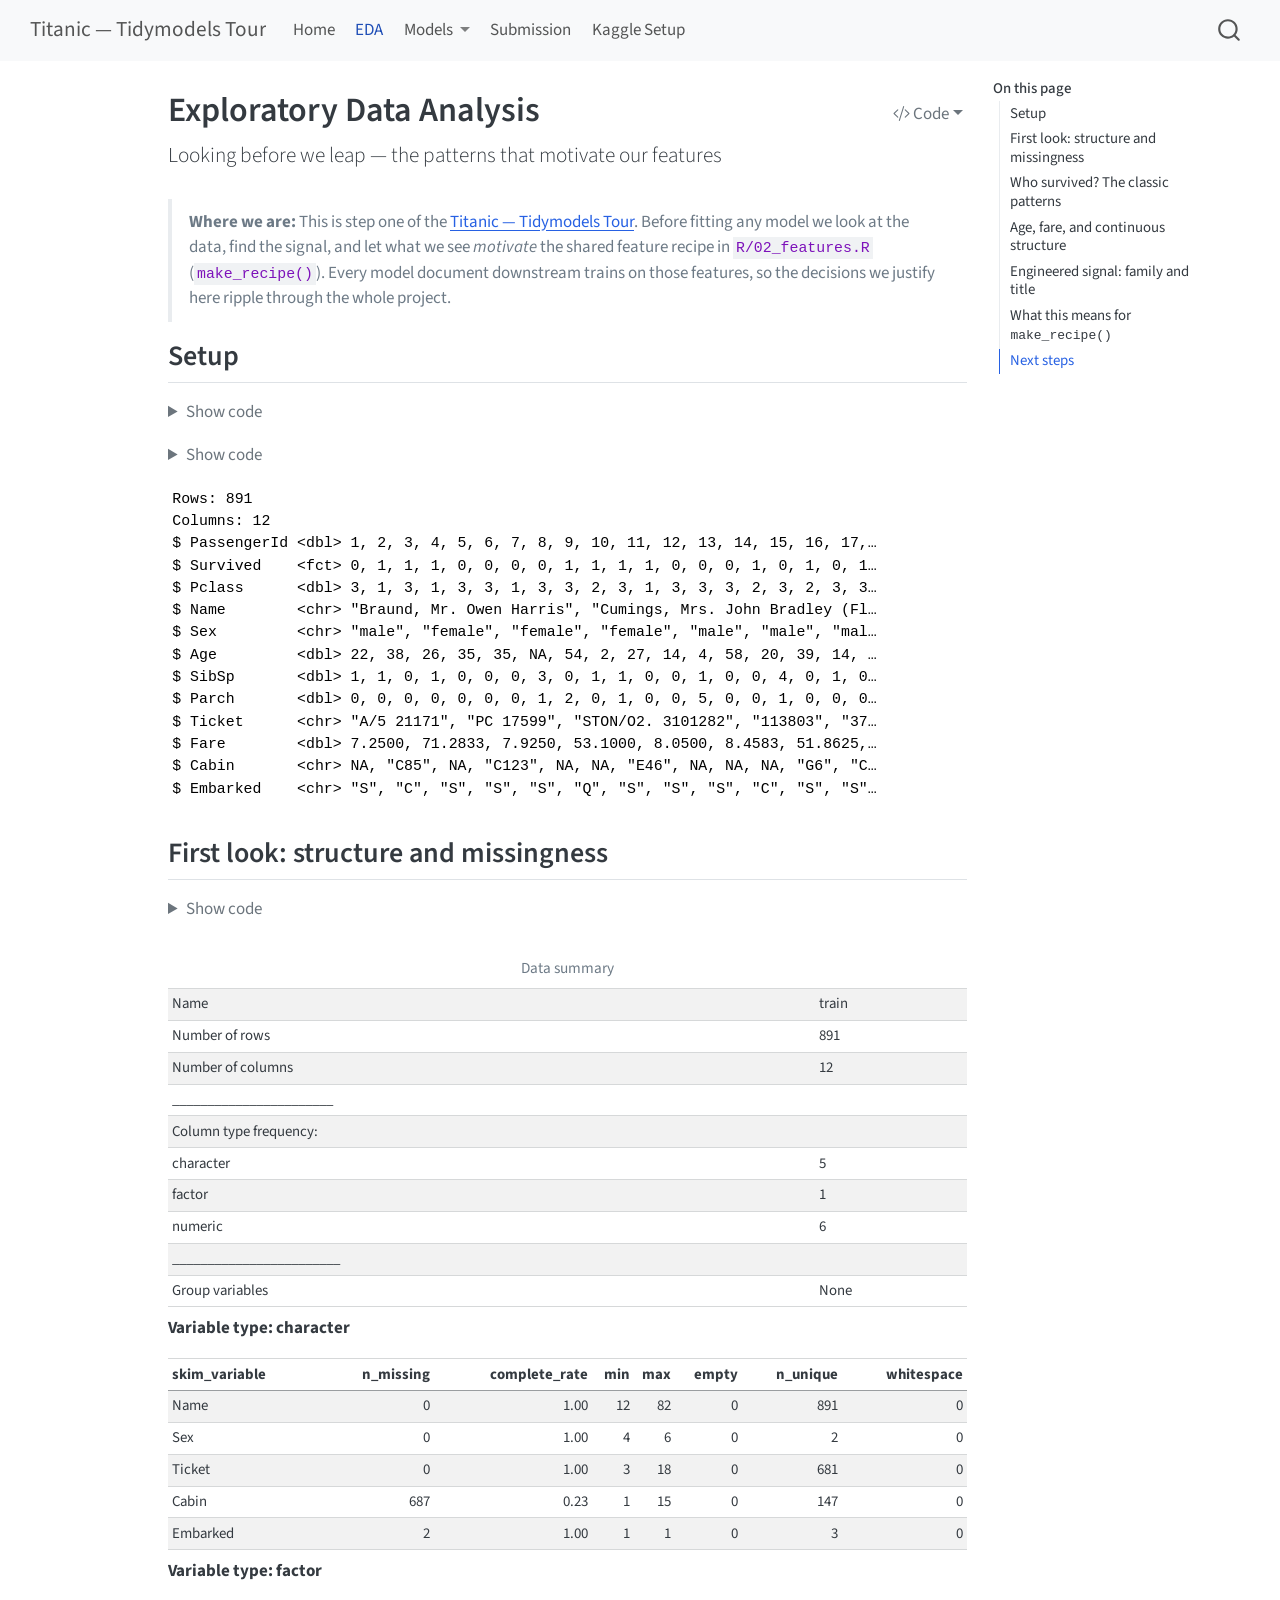
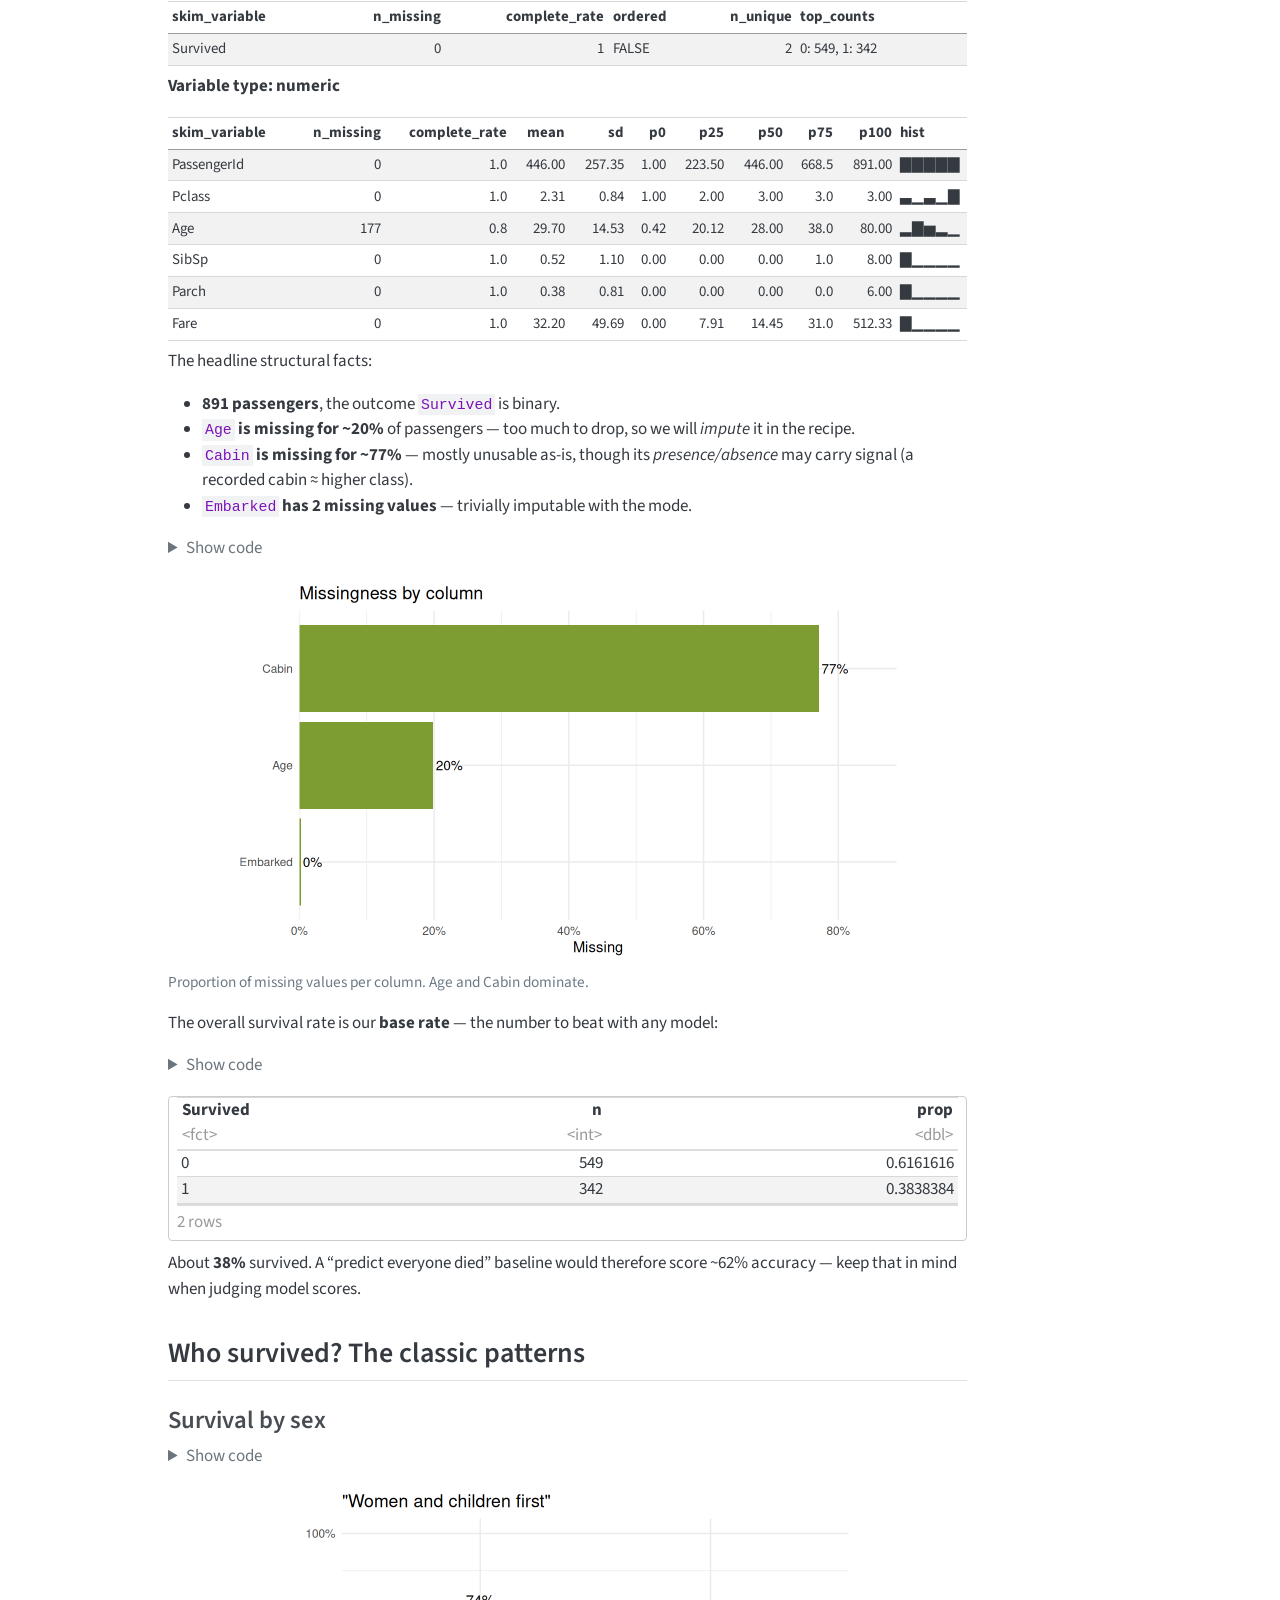
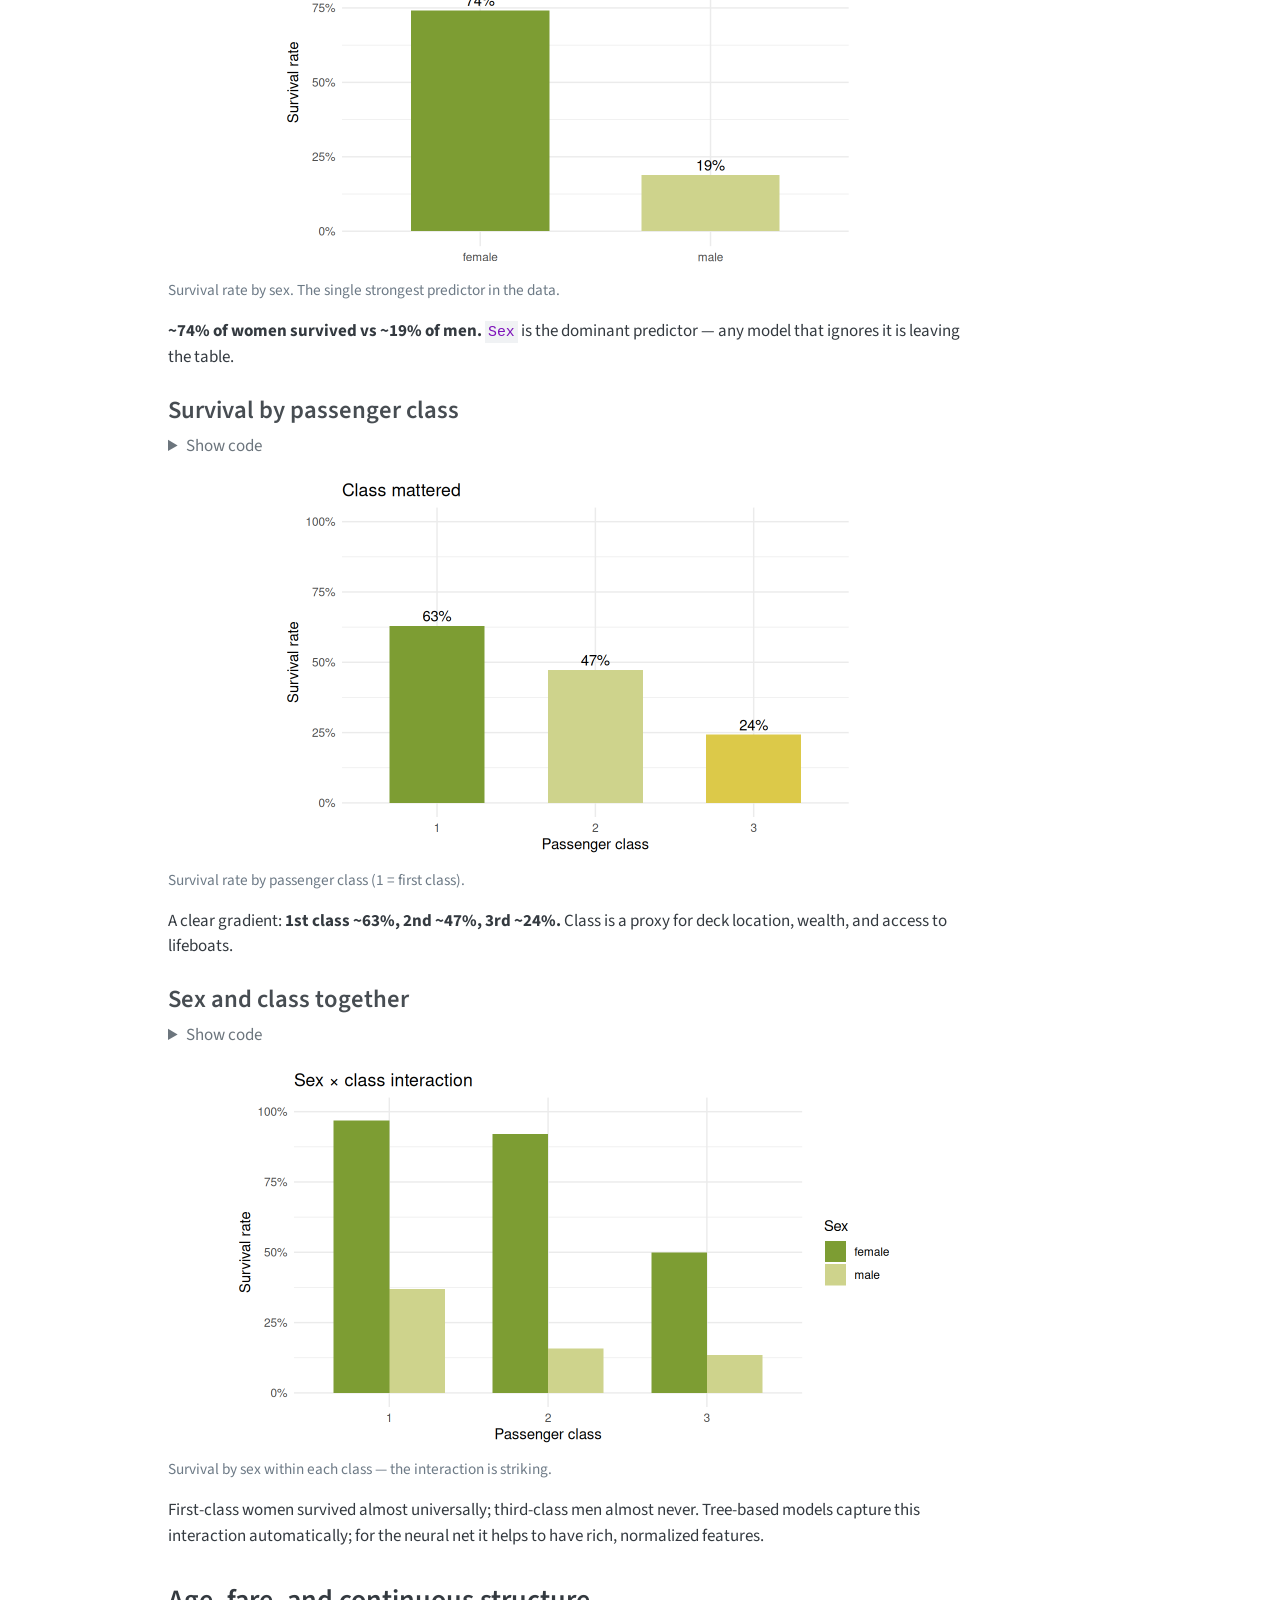
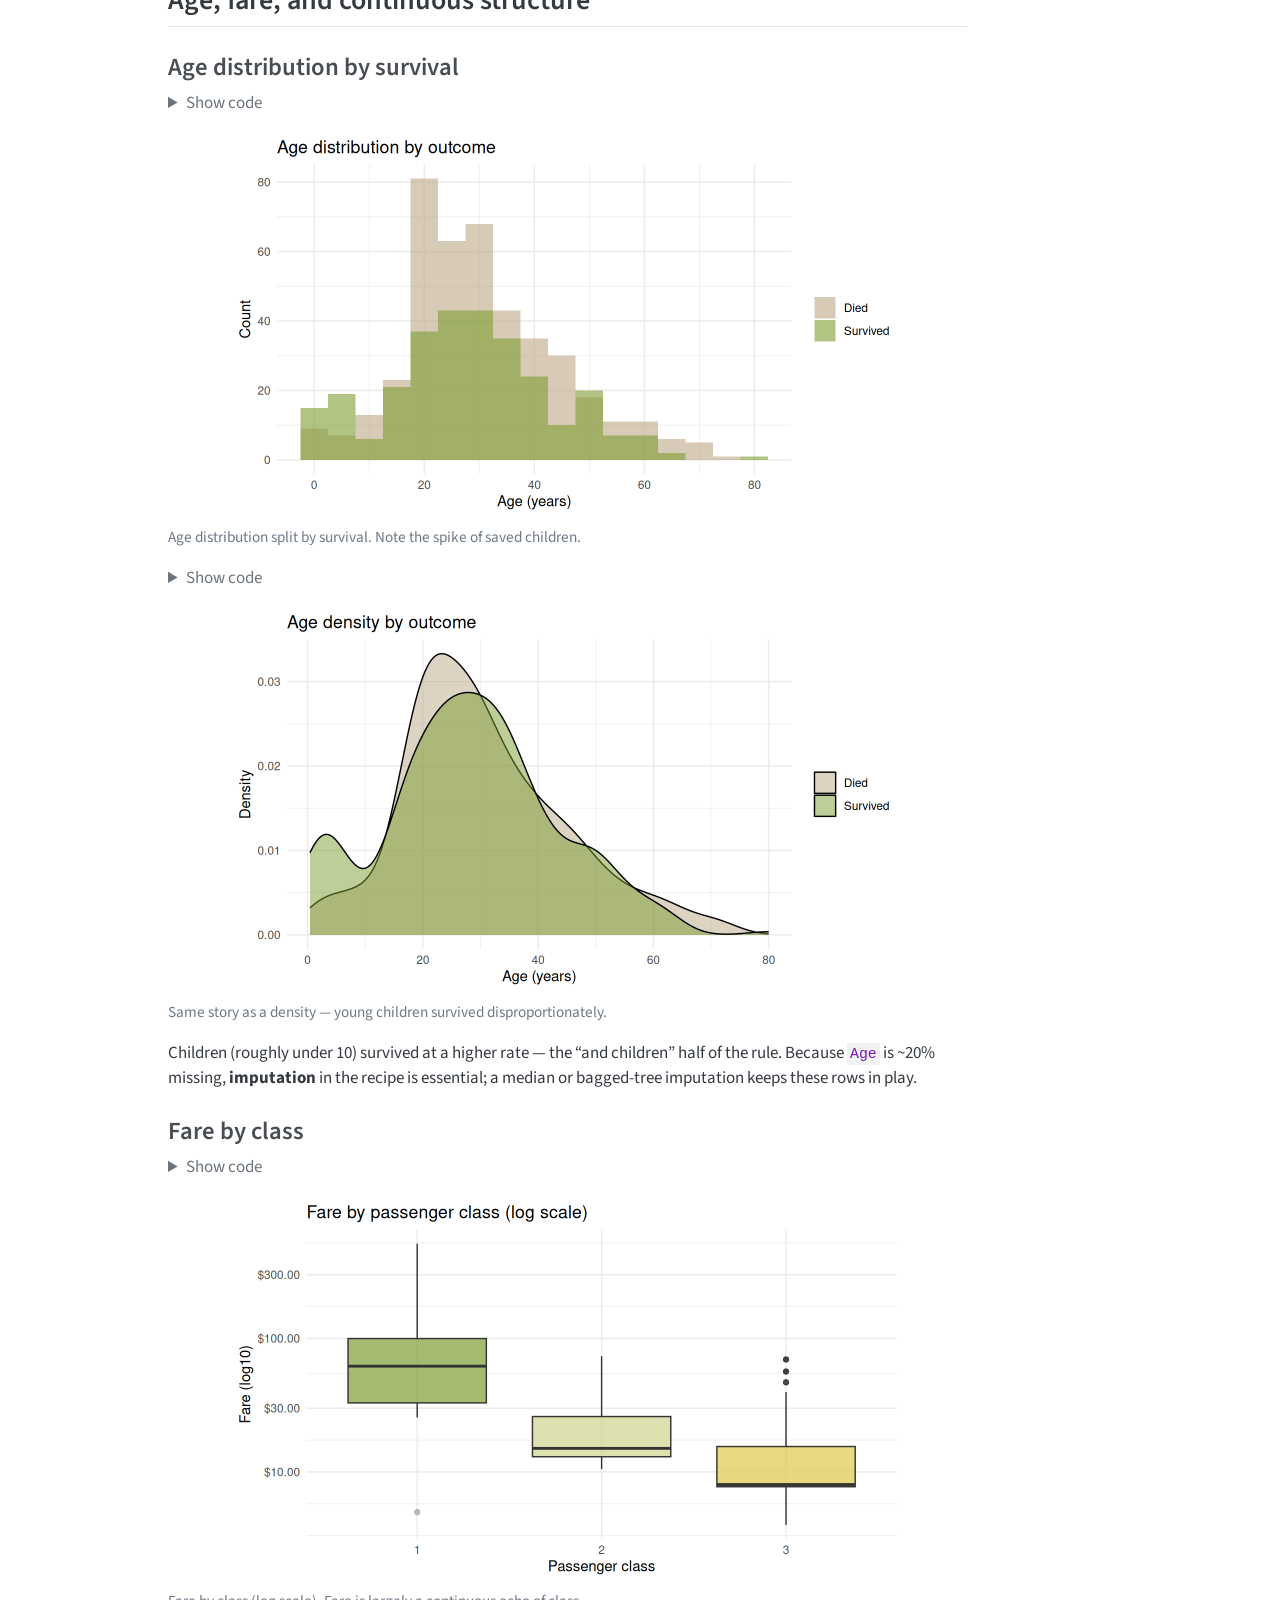
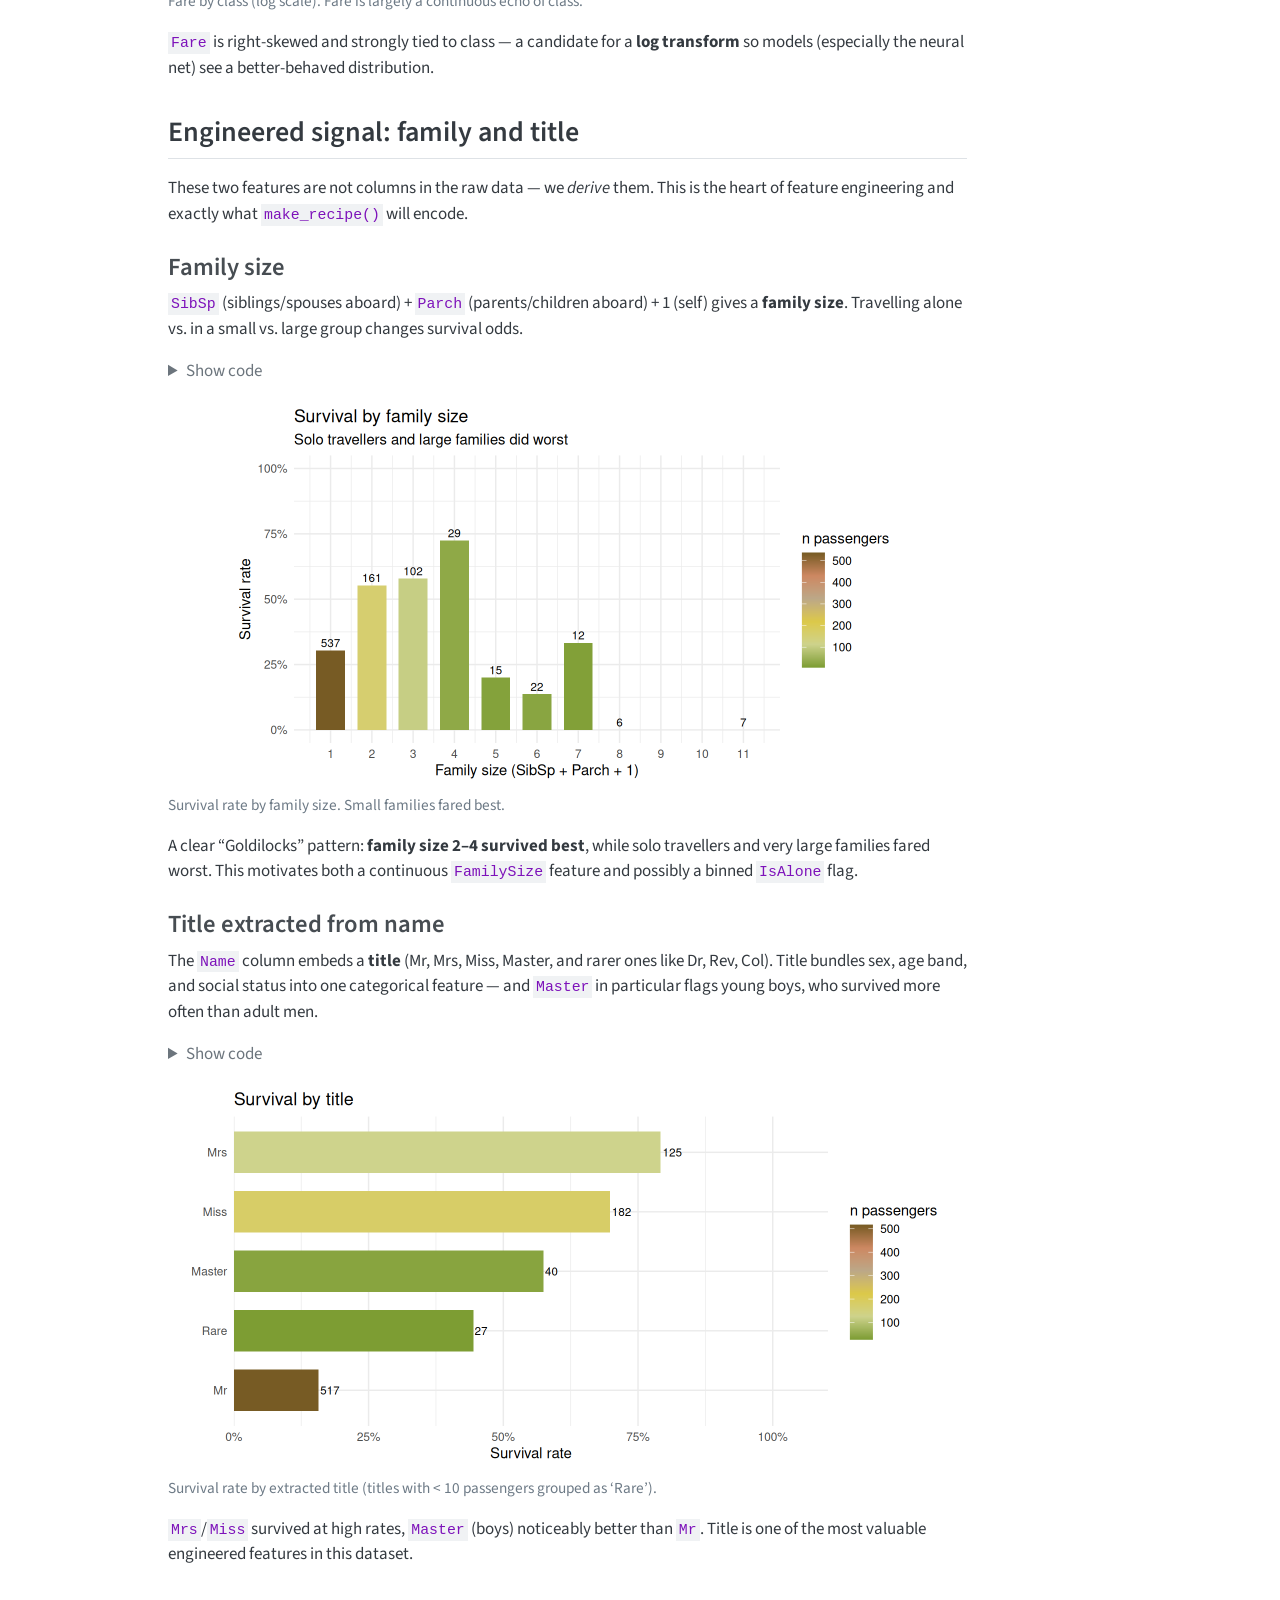
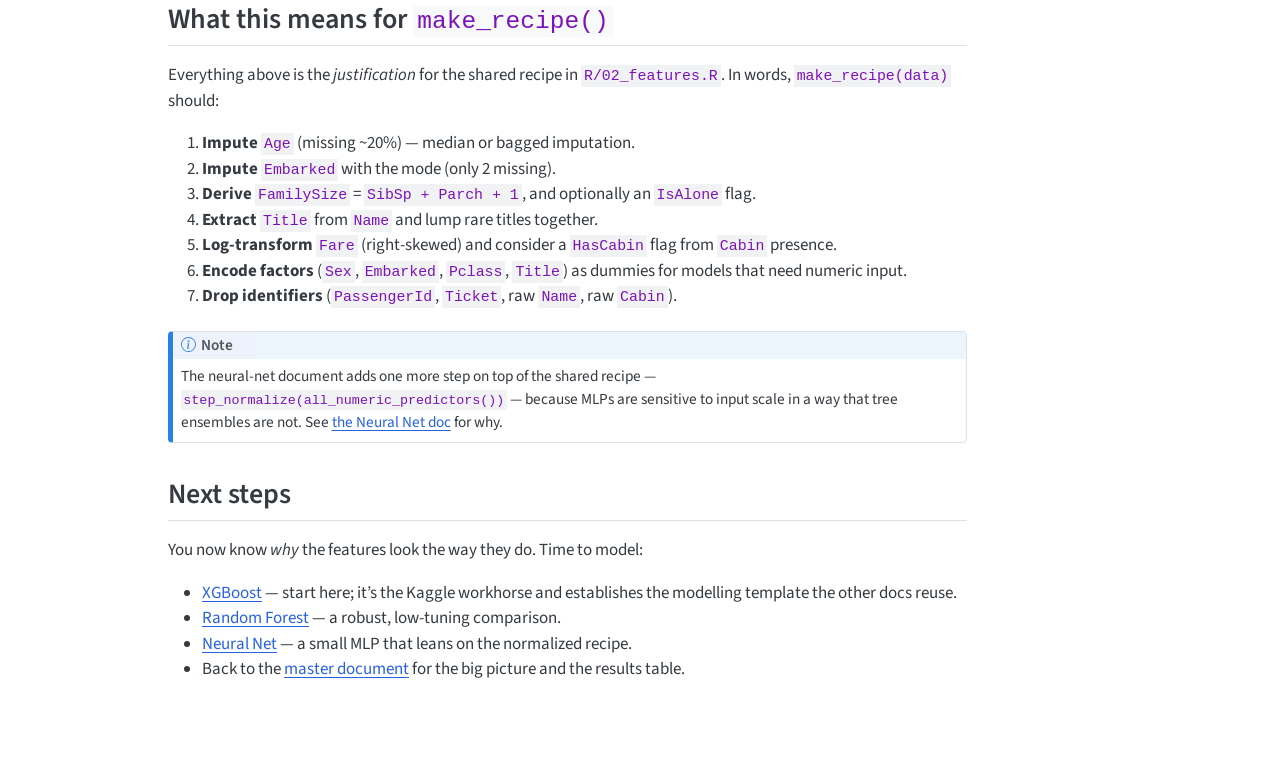
==== commit 8c337de1: "Built site for gh-pages" ====
--- a/docs/01-eda.html
+++ b/docs/01-eda.html
@@ -578,7 +578,7 @@
 <span id="cb5-6"><a href="#cb5-6" aria-hidden="true" tabindex="-1"></a>  <span class="fu">filter</span>(pct_missing <span class="sc">&gt;</span> <span class="dv">0</span>) <span class="sc">|&gt;</span></span>
 <span id="cb5-7"><a href="#cb5-7" aria-hidden="true" tabindex="-1"></a>  <span class="fu">ggplot</span>(<span class="fu">aes</span>(<span class="at">x =</span> <span class="fu">reorder</span>(variable, pct_missing),</span>
 <span id="cb5-8"><a href="#cb5-8" aria-hidden="true" tabindex="-1"></a>                               <span class="at">y =</span> pct_missing)) <span class="sc">+</span></span>
-<span id="cb5-9"><a href="#cb5-9" aria-hidden="true" tabindex="-1"></a>  <span class="fu">geom_col</span>(<span class="at">fill =</span> <span class="st">"steelblue"</span>) <span class="sc">+</span></span>
+<span id="cb5-9"><a href="#cb5-9" aria-hidden="true" tabindex="-1"></a>  <span class="fu">geom_col</span>(<span class="at">fill =</span> kakapo_pal[<span class="dv">1</span>]) <span class="sc">+</span></span>
 <span id="cb5-10"><a href="#cb5-10" aria-hidden="true" tabindex="-1"></a>  <span class="fu">geom_text</span>(<span class="fu">aes</span>(<span class="at">label =</span> <span class="fu">percent</span>(pct_missing, <span class="at">accuracy =</span> <span class="dv">1</span>)),</span>
 <span id="cb5-11"><a href="#cb5-11" aria-hidden="true" tabindex="-1"></a>                     <span class="at">hjust =</span> <span class="sc">-</span><span class="fl">0.1</span>, <span class="at">size =</span> <span class="fl">3.5</span>) <span class="sc">+</span></span>
 <span id="cb5-12"><a href="#cb5-12" aria-hidden="true" tabindex="-1"></a>  <span class="fu">scale_y_continuous</span>(<span class="at">labels =</span> percent,</span>
@@ -629,12 +629,13 @@
 <span id="cb7-5"><a href="#cb7-5" aria-hidden="true" tabindex="-1"></a>  <span class="fu">geom_col</span>(<span class="at">width =</span> <span class="fl">0.6</span>) <span class="sc">+</span></span>
 <span id="cb7-6"><a href="#cb7-6" aria-hidden="true" tabindex="-1"></a>  <span class="fu">geom_text</span>(<span class="fu">aes</span>(<span class="at">label =</span> <span class="fu">percent</span>(survival_rate, <span class="at">accuracy =</span> <span class="dv">1</span>)),</span>
 <span id="cb7-7"><a href="#cb7-7" aria-hidden="true" tabindex="-1"></a>                     <span class="at">vjust =</span> <span class="sc">-</span><span class="fl">0.4</span>) <span class="sc">+</span></span>
-<span id="cb7-8"><a href="#cb7-8" aria-hidden="true" tabindex="-1"></a>  <span class="fu">scale_y_continuous</span>(<span class="at">labels =</span> percent,</span>
-<span id="cb7-9"><a href="#cb7-9" aria-hidden="true" tabindex="-1"></a>                              <span class="at">limits =</span> <span class="fu">c</span>(<span class="dv">0</span>, <span class="dv">1</span>)) <span class="sc">+</span></span>
-<span id="cb7-10"><a href="#cb7-10" aria-hidden="true" tabindex="-1"></a>  <span class="fu">labs</span>(<span class="at">title =</span> <span class="st">"</span><span class="sc">\"</span><span class="st">Women and children first</span><span class="sc">\"</span><span class="st">"</span>,</span>
-<span id="cb7-11"><a href="#cb7-11" aria-hidden="true" tabindex="-1"></a>                <span class="at">x =</span> <span class="cn">NULL</span>, <span class="at">y =</span> <span class="st">"Survival rate"</span>) <span class="sc">+</span></span>
-<span id="cb7-12"><a href="#cb7-12" aria-hidden="true" tabindex="-1"></a>  <span class="fu">theme_minimal</span>() <span class="sc">+</span></span>
-<span id="cb7-13"><a href="#cb7-13" aria-hidden="true" tabindex="-1"></a>  <span class="fu">theme</span>(<span class="at">legend.position =</span> <span class="st">"none"</span>)</span></code></pre></div><button title="Copy to Clipboard" class="code-copy-button"><i class="bi"></i></button></div>
+<span id="cb7-8"><a href="#cb7-8" aria-hidden="true" tabindex="-1"></a>  <span class="fu">scale_fill_manual</span>(<span class="at">values =</span> kakapo_pal) <span class="sc">+</span></span>
+<span id="cb7-9"><a href="#cb7-9" aria-hidden="true" tabindex="-1"></a>  <span class="fu">scale_y_continuous</span>(<span class="at">labels =</span> percent,</span>
+<span id="cb7-10"><a href="#cb7-10" aria-hidden="true" tabindex="-1"></a>                              <span class="at">limits =</span> <span class="fu">c</span>(<span class="dv">0</span>, <span class="dv">1</span>)) <span class="sc">+</span></span>
+<span id="cb7-11"><a href="#cb7-11" aria-hidden="true" tabindex="-1"></a>  <span class="fu">labs</span>(<span class="at">title =</span> <span class="st">"</span><span class="sc">\"</span><span class="st">Women and children first</span><span class="sc">\"</span><span class="st">"</span>,</span>
+<span id="cb7-12"><a href="#cb7-12" aria-hidden="true" tabindex="-1"></a>                <span class="at">x =</span> <span class="cn">NULL</span>, <span class="at">y =</span> <span class="st">"Survival rate"</span>) <span class="sc">+</span></span>
+<span id="cb7-13"><a href="#cb7-13" aria-hidden="true" tabindex="-1"></a>  <span class="fu">theme_minimal</span>() <span class="sc">+</span></span>
+<span id="cb7-14"><a href="#cb7-14" aria-hidden="true" tabindex="-1"></a>  <span class="fu">theme</span>(<span class="at">legend.position =</span> <span class="st">"none"</span>)</span></code></pre></div><button title="Copy to Clipboard" class="code-copy-button"><i class="bi"></i></button></div>
 </details>
 <div class="cell-output-display">
 <div class="quarto-figure quarto-figure-center">
@@ -660,11 +661,12 @@
 <span id="cb8-6"><a href="#cb8-6" aria-hidden="true" tabindex="-1"></a>  <span class="fu">geom_col</span>(<span class="at">width =</span> <span class="fl">0.6</span>) <span class="sc">+</span></span>
 <span id="cb8-7"><a href="#cb8-7" aria-hidden="true" tabindex="-1"></a>  <span class="fu">geom_text</span>(<span class="fu">aes</span>(<span class="at">label =</span> <span class="fu">percent</span>(survival_rate, <span class="at">accuracy =</span> <span class="dv">1</span>)),</span>
 <span id="cb8-8"><a href="#cb8-8" aria-hidden="true" tabindex="-1"></a>                     <span class="at">vjust =</span> <span class="sc">-</span><span class="fl">0.4</span>) <span class="sc">+</span></span>
-<span id="cb8-9"><a href="#cb8-9" aria-hidden="true" tabindex="-1"></a>  <span class="fu">scale_y_continuous</span>(<span class="at">labels =</span> percent, <span class="at">limits =</span> <span class="fu">c</span>(<span class="dv">0</span>, <span class="dv">1</span>)) <span class="sc">+</span></span>
-<span id="cb8-10"><a href="#cb8-10" aria-hidden="true" tabindex="-1"></a>  <span class="fu">labs</span>(<span class="at">title =</span> <span class="st">"Class mattered"</span>,</span>
-<span id="cb8-11"><a href="#cb8-11" aria-hidden="true" tabindex="-1"></a>                <span class="at">x =</span> <span class="st">"Passenger class"</span>, <span class="at">y =</span> <span class="st">"Survival rate"</span>) <span class="sc">+</span></span>
-<span id="cb8-12"><a href="#cb8-12" aria-hidden="true" tabindex="-1"></a>  <span class="fu">theme_minimal</span>() <span class="sc">+</span></span>
-<span id="cb8-13"><a href="#cb8-13" aria-hidden="true" tabindex="-1"></a>  <span class="fu">theme</span>(<span class="at">legend.position =</span> <span class="st">"none"</span>)</span></code></pre></div><button title="Copy to Clipboard" class="code-copy-button"><i class="bi"></i></button></div>
+<span id="cb8-9"><a href="#cb8-9" aria-hidden="true" tabindex="-1"></a>  <span class="fu">scale_fill_manual</span>(<span class="at">values =</span> kakapo_pal) <span class="sc">+</span></span>
+<span id="cb8-10"><a href="#cb8-10" aria-hidden="true" tabindex="-1"></a>  <span class="fu">scale_y_continuous</span>(<span class="at">labels =</span> percent, <span class="at">limits =</span> <span class="fu">c</span>(<span class="dv">0</span>, <span class="dv">1</span>)) <span class="sc">+</span></span>
+<span id="cb8-11"><a href="#cb8-11" aria-hidden="true" tabindex="-1"></a>  <span class="fu">labs</span>(<span class="at">title =</span> <span class="st">"Class mattered"</span>,</span>
+<span id="cb8-12"><a href="#cb8-12" aria-hidden="true" tabindex="-1"></a>                <span class="at">x =</span> <span class="st">"Passenger class"</span>, <span class="at">y =</span> <span class="st">"Survival rate"</span>) <span class="sc">+</span></span>
+<span id="cb8-13"><a href="#cb8-13" aria-hidden="true" tabindex="-1"></a>  <span class="fu">theme_minimal</span>() <span class="sc">+</span></span>
+<span id="cb8-14"><a href="#cb8-14" aria-hidden="true" tabindex="-1"></a>  <span class="fu">theme</span>(<span class="at">legend.position =</span> <span class="st">"none"</span>)</span></code></pre></div><button title="Copy to Clipboard" class="code-copy-button"><i class="bi"></i></button></div>
 </details>
 <div class="cell-output-display">
 <div class="quarto-figure quarto-figure-center">
@@ -688,10 +690,11 @@
 <span id="cb9-4"><a href="#cb9-4" aria-hidden="true" tabindex="-1"></a>  <span class="fu">summarise</span>(<span class="at">survival_rate =</span> <span class="fu">mean</span>(Survived <span class="sc">==</span> <span class="st">"1"</span>), <span class="at">.groups =</span> <span class="st">"drop"</span>) <span class="sc">|&gt;</span></span>
 <span id="cb9-5"><a href="#cb9-5" aria-hidden="true" tabindex="-1"></a>  <span class="fu">ggplot</span>(<span class="fu">aes</span>(<span class="at">x =</span> Pclass, <span class="at">y =</span> survival_rate, <span class="at">fill =</span> Sex)) <span class="sc">+</span></span>
 <span id="cb9-6"><a href="#cb9-6" aria-hidden="true" tabindex="-1"></a>  <span class="fu">geom_col</span>(<span class="at">position =</span> <span class="st">"dodge"</span>, <span class="at">width =</span> <span class="fl">0.7</span>) <span class="sc">+</span></span>
-<span id="cb9-7"><a href="#cb9-7" aria-hidden="true" tabindex="-1"></a>  <span class="fu">scale_y_continuous</span>(<span class="at">labels =</span> percent, <span class="at">limits =</span> <span class="fu">c</span>(<span class="dv">0</span>, <span class="dv">1</span>)) <span class="sc">+</span></span>
-<span id="cb9-8"><a href="#cb9-8" aria-hidden="true" tabindex="-1"></a>  <span class="fu">labs</span>(<span class="at">title =</span> <span class="st">"Sex × class interaction"</span>,</span>
-<span id="cb9-9"><a href="#cb9-9" aria-hidden="true" tabindex="-1"></a>                <span class="at">x =</span> <span class="st">"Passenger class"</span>, <span class="at">y =</span> <span class="st">"Survival rate"</span>) <span class="sc">+</span></span>
-<span id="cb9-10"><a href="#cb9-10" aria-hidden="true" tabindex="-1"></a>  <span class="fu">theme_minimal</span>()</span></code></pre></div><button title="Copy to Clipboard" class="code-copy-button"><i class="bi"></i></button></div>
+<span id="cb9-7"><a href="#cb9-7" aria-hidden="true" tabindex="-1"></a>  <span class="fu">scale_fill_manual</span>(<span class="at">values =</span> kakapo_pal) <span class="sc">+</span></span>
+<span id="cb9-8"><a href="#cb9-8" aria-hidden="true" tabindex="-1"></a>  <span class="fu">scale_y_continuous</span>(<span class="at">labels =</span> percent, <span class="at">limits =</span> <span class="fu">c</span>(<span class="dv">0</span>, <span class="dv">1</span>)) <span class="sc">+</span></span>
+<span id="cb9-9"><a href="#cb9-9" aria-hidden="true" tabindex="-1"></a>  <span class="fu">labs</span>(<span class="at">title =</span> <span class="st">"Sex × class interaction"</span>,</span>
+<span id="cb9-10"><a href="#cb9-10" aria-hidden="true" tabindex="-1"></a>                <span class="at">x =</span> <span class="st">"Passenger class"</span>, <span class="at">y =</span> <span class="st">"Survival rate"</span>) <span class="sc">+</span></span>
+<span id="cb9-11"><a href="#cb9-11" aria-hidden="true" tabindex="-1"></a>  <span class="fu">theme_minimal</span>()</span></code></pre></div><button title="Copy to Clipboard" class="code-copy-button"><i class="bi"></i></button></div>
 </details>
 <div class="cell-output-display">
 <div class="quarto-figure quarto-figure-center">
@@ -715,7 +718,7 @@
 <div class="code-copy-outer-scaffold"><div class="sourceCode cell-code" id="cb10"><pre class="sourceCode r code-with-copy"><code class="sourceCode r"><span id="cb10-1"><a href="#cb10-1" aria-hidden="true" tabindex="-1"></a>train <span class="sc">|&gt;</span></span>
 <span id="cb10-2"><a href="#cb10-2" aria-hidden="true" tabindex="-1"></a>  <span class="fu">ggplot</span>(<span class="fu">aes</span>(<span class="at">x =</span> Age, <span class="at">fill =</span> Survived)) <span class="sc">+</span></span>
 <span id="cb10-3"><a href="#cb10-3" aria-hidden="true" tabindex="-1"></a>  <span class="fu">geom_histogram</span>(<span class="at">binwidth =</span> <span class="dv">5</span>, <span class="at">position =</span> <span class="st">"identity"</span>, <span class="at">alpha =</span> <span class="fl">0.6</span>) <span class="sc">+</span></span>
-<span id="cb10-4"><a href="#cb10-4" aria-hidden="true" tabindex="-1"></a>  <span class="fu">scale_fill_manual</span>(<span class="at">values =</span> <span class="fu">c</span>(<span class="st">"0"</span> <span class="ot">=</span> <span class="st">"grey50"</span>, <span class="st">"1"</span> <span class="ot">=</span> <span class="st">"seagreen"</span>),</span>
+<span id="cb10-4"><a href="#cb10-4" aria-hidden="true" tabindex="-1"></a>  <span class="fu">scale_fill_manual</span>(<span class="at">values =</span> <span class="fu">c</span>(<span class="st">"0"</span> <span class="ot">=</span> kakapo_pal[<span class="dv">4</span>], <span class="st">"1"</span> <span class="ot">=</span> kakapo_pal[<span class="dv">1</span>]),</span>
 <span id="cb10-5"><a href="#cb10-5" aria-hidden="true" tabindex="-1"></a>                             <span class="at">labels =</span> <span class="fu">c</span>(<span class="st">"Died"</span>, <span class="st">"Survived"</span>)) <span class="sc">+</span></span>
 <span id="cb10-6"><a href="#cb10-6" aria-hidden="true" tabindex="-1"></a>  <span class="fu">labs</span>(<span class="at">title =</span> <span class="st">"Age distribution by outcome"</span>,</span>
 <span id="cb10-7"><a href="#cb10-7" aria-hidden="true" tabindex="-1"></a>                <span class="at">x =</span> <span class="st">"Age (years)"</span>, <span class="at">y =</span> <span class="st">"Count"</span>, <span class="at">fill =</span> <span class="cn">NULL</span>) <span class="sc">+</span></span>
@@ -736,7 +739,7 @@
 <div class="code-copy-outer-scaffold"><div class="sourceCode cell-code" id="cb11"><pre class="sourceCode r code-with-copy"><code class="sourceCode r"><span id="cb11-1"><a href="#cb11-1" aria-hidden="true" tabindex="-1"></a>train <span class="sc">|&gt;</span></span>
 <span id="cb11-2"><a href="#cb11-2" aria-hidden="true" tabindex="-1"></a>  <span class="fu">ggplot</span>(<span class="fu">aes</span>(<span class="at">x =</span> Age, <span class="at">fill =</span> Survived)) <span class="sc">+</span></span>
 <span id="cb11-3"><a href="#cb11-3" aria-hidden="true" tabindex="-1"></a>  <span class="fu">geom_density</span>(<span class="at">alpha =</span> <span class="fl">0.5</span>) <span class="sc">+</span></span>
-<span id="cb11-4"><a href="#cb11-4" aria-hidden="true" tabindex="-1"></a>  <span class="fu">scale_fill_manual</span>(<span class="at">values =</span> <span class="fu">c</span>(<span class="st">"0"</span> <span class="ot">=</span> <span class="st">"grey50"</span>, <span class="st">"1"</span> <span class="ot">=</span> <span class="st">"seagreen"</span>),</span>
+<span id="cb11-4"><a href="#cb11-4" aria-hidden="true" tabindex="-1"></a>  <span class="fu">scale_fill_manual</span>(<span class="at">values =</span> <span class="fu">c</span>(<span class="st">"0"</span> <span class="ot">=</span> kakapo_pal[<span class="dv">4</span>], <span class="st">"1"</span> <span class="ot">=</span> kakapo_pal[<span class="dv">1</span>]),</span>
 <span id="cb11-5"><a href="#cb11-5" aria-hidden="true" tabindex="-1"></a>                             <span class="at">labels =</span> <span class="fu">c</span>(<span class="st">"Died"</span>, <span class="st">"Survived"</span>)) <span class="sc">+</span></span>
 <span id="cb11-6"><a href="#cb11-6" aria-hidden="true" tabindex="-1"></a>  <span class="fu">labs</span>(<span class="at">title =</span> <span class="st">"Age density by outcome"</span>,</span>
 <span id="cb11-7"><a href="#cb11-7" aria-hidden="true" tabindex="-1"></a>                <span class="at">x =</span> <span class="st">"Age (years)"</span>, <span class="at">y =</span> <span class="st">"Density"</span>, <span class="at">fill =</span> <span class="cn">NULL</span>) <span class="sc">+</span></span>
@@ -762,11 +765,12 @@
 <span id="cb12-2"><a href="#cb12-2" aria-hidden="true" tabindex="-1"></a>  <span class="fu">mutate</span>(<span class="at">Pclass =</span> <span class="fu">factor</span>(Pclass)) <span class="sc">|&gt;</span></span>
 <span id="cb12-3"><a href="#cb12-3" aria-hidden="true" tabindex="-1"></a>  <span class="fu">ggplot</span>(<span class="fu">aes</span>(<span class="at">x =</span> Pclass, <span class="at">y =</span> Fare, <span class="at">fill =</span> Pclass)) <span class="sc">+</span></span>
 <span id="cb12-4"><a href="#cb12-4" aria-hidden="true" tabindex="-1"></a>  <span class="fu">geom_boxplot</span>(<span class="at">alpha =</span> <span class="fl">0.7</span>, <span class="at">outlier.alpha =</span> <span class="fl">0.3</span>) <span class="sc">+</span></span>
-<span id="cb12-5"><a href="#cb12-5" aria-hidden="true" tabindex="-1"></a>  <span class="fu">scale_y_log10</span>(<span class="at">labels =</span> dollar) <span class="sc">+</span></span>
-<span id="cb12-6"><a href="#cb12-6" aria-hidden="true" tabindex="-1"></a>  <span class="fu">labs</span>(<span class="at">title =</span> <span class="st">"Fare by passenger class (log scale)"</span>,</span>
-<span id="cb12-7"><a href="#cb12-7" aria-hidden="true" tabindex="-1"></a>                <span class="at">x =</span> <span class="st">"Passenger class"</span>, <span class="at">y =</span> <span class="st">"Fare (log10)"</span>) <span class="sc">+</span></span>
-<span id="cb12-8"><a href="#cb12-8" aria-hidden="true" tabindex="-1"></a>  <span class="fu">theme_minimal</span>() <span class="sc">+</span></span>
-<span id="cb12-9"><a href="#cb12-9" aria-hidden="true" tabindex="-1"></a>  <span class="fu">theme</span>(<span class="at">legend.position =</span> <span class="st">"none"</span>)</span></code></pre></div><button title="Copy to Clipboard" class="code-copy-button"><i class="bi"></i></button></div>
+<span id="cb12-5"><a href="#cb12-5" aria-hidden="true" tabindex="-1"></a>  <span class="fu">scale_fill_manual</span>(<span class="at">values =</span> kakapo_pal) <span class="sc">+</span></span>
+<span id="cb12-6"><a href="#cb12-6" aria-hidden="true" tabindex="-1"></a>  <span class="fu">scale_y_log10</span>(<span class="at">labels =</span> dollar) <span class="sc">+</span></span>
+<span id="cb12-7"><a href="#cb12-7" aria-hidden="true" tabindex="-1"></a>  <span class="fu">labs</span>(<span class="at">title =</span> <span class="st">"Fare by passenger class (log scale)"</span>,</span>
+<span id="cb12-8"><a href="#cb12-8" aria-hidden="true" tabindex="-1"></a>                <span class="at">x =</span> <span class="st">"Passenger class"</span>, <span class="at">y =</span> <span class="st">"Fare (log10)"</span>) <span class="sc">+</span></span>
+<span id="cb12-9"><a href="#cb12-9" aria-hidden="true" tabindex="-1"></a>  <span class="fu">theme_minimal</span>() <span class="sc">+</span></span>
+<span id="cb12-10"><a href="#cb12-10" aria-hidden="true" tabindex="-1"></a>  <span class="fu">theme</span>(<span class="at">legend.position =</span> <span class="st">"none"</span>)</span></code></pre></div><button title="Copy to Clipboard" class="code-copy-button"><i class="bi"></i></button></div>
 </details>
 <div class="cell-output-display">
 <div class="quarto-figure quarto-figure-center">
@@ -798,7 +802,7 @@
 <span id="cb13-7"><a href="#cb13-7" aria-hidden="true" tabindex="-1"></a>  <span class="fu">geom_col</span>(<span class="fu">aes</span>(<span class="at">fill =</span> n), <span class="at">width =</span> <span class="fl">0.7</span>) <span class="sc">+</span></span>
 <span id="cb13-8"><a href="#cb13-8" aria-hidden="true" tabindex="-1"></a>  <span class="fu">geom_text</span>(<span class="fu">aes</span>(<span class="at">label =</span> n), <span class="at">vjust =</span> <span class="sc">-</span><span class="fl">0.4</span>, <span class="at">size =</span> <span class="dv">3</span>) <span class="sc">+</span></span>
 <span id="cb13-9"><a href="#cb13-9" aria-hidden="true" tabindex="-1"></a>  <span class="fu">scale_y_continuous</span>(<span class="at">labels =</span> percent, <span class="at">limits =</span> <span class="fu">c</span>(<span class="dv">0</span>, <span class="dv">1</span>)) <span class="sc">+</span></span>
-<span id="cb13-10"><a href="#cb13-10" aria-hidden="true" tabindex="-1"></a>  <span class="fu">scale_fill_viridis_c</span>(<span class="at">name =</span> <span class="st">"n passengers"</span>) <span class="sc">+</span></span>
+<span id="cb13-10"><a href="#cb13-10" aria-hidden="true" tabindex="-1"></a>  <span class="fu">scale_fill_gradientn</span>(<span class="at">colours =</span> kakapo_pal, <span class="at">name =</span> <span class="st">"n passengers"</span>) <span class="sc">+</span></span>
 <span id="cb13-11"><a href="#cb13-11" aria-hidden="true" tabindex="-1"></a>  <span class="fu">scale_x_continuous</span>(<span class="at">breaks =</span> <span class="dv">1</span><span class="sc">:</span><span class="dv">11</span>) <span class="sc">+</span></span>
 <span id="cb13-12"><a href="#cb13-12" aria-hidden="true" tabindex="-1"></a>  <span class="fu">labs</span>(<span class="at">title =</span> <span class="st">"Survival by family size"</span>,</span>
 <span id="cb13-13"><a href="#cb13-13" aria-hidden="true" tabindex="-1"></a>                <span class="at">subtitle =</span> <span class="st">"Solo travellers and large families did worst"</span>,</span>
@@ -841,7 +845,7 @@
 <span id="cb14-17"><a href="#cb14-17" aria-hidden="true" tabindex="-1"></a>  <span class="fu">scale_y_continuous</span>(<span class="at">labels =</span> percent,</span>
 <span id="cb14-18"><a href="#cb14-18" aria-hidden="true" tabindex="-1"></a>                              <span class="at">limits =</span> <span class="fu">c</span>(<span class="dv">0</span>, <span class="fl">1.05</span>),</span>
 <span id="cb14-19"><a href="#cb14-19" aria-hidden="true" tabindex="-1"></a>                              <span class="at">expand =</span> <span class="fu">expansion</span>(<span class="at">mult =</span> <span class="fu">c</span>(<span class="dv">0</span>, <span class="fl">0.05</span>))) <span class="sc">+</span></span>
-<span id="cb14-20"><a href="#cb14-20" aria-hidden="true" tabindex="-1"></a>  <span class="fu">scale_fill_viridis_c</span>(<span class="at">name =</span> <span class="st">"n passengers"</span>) <span class="sc">+</span></span>
+<span id="cb14-20"><a href="#cb14-20" aria-hidden="true" tabindex="-1"></a>  <span class="fu">scale_fill_gradientn</span>(<span class="at">colours =</span> kakapo_pal, <span class="at">name =</span> <span class="st">"n passengers"</span>) <span class="sc">+</span></span>
 <span id="cb14-21"><a href="#cb14-21" aria-hidden="true" tabindex="-1"></a>  <span class="fu">coord_flip</span>() <span class="sc">+</span></span>
 <span id="cb14-22"><a href="#cb14-22" aria-hidden="true" tabindex="-1"></a>  <span class="fu">labs</span>(<span class="at">title =</span> <span class="st">"Survival by title"</span>,</span>
 <span id="cb14-23"><a href="#cb14-23" aria-hidden="true" tabindex="-1"></a>                <span class="at">x =</span> <span class="cn">NULL</span>, <span class="at">y =</span> <span class="st">"Survival rate"</span>) <span class="sc">+</span></span>
@@ -1435,7 +1439,7 @@
 <span id="cb15-89"><a href="#cb15-89" aria-hidden="true" tabindex="-1"></a>  <span class="fu">filter</span>(pct_missing <span class="sc">&gt;</span> <span class="dv">0</span>) <span class="sc">|&gt;</span></span>
 <span id="cb15-90"><a href="#cb15-90" aria-hidden="true" tabindex="-1"></a>  <span class="fu">ggplot</span>(<span class="fu">aes</span>(<span class="at">x =</span> <span class="fu">reorder</span>(variable, pct_missing),</span>
 <span id="cb15-91"><a href="#cb15-91" aria-hidden="true" tabindex="-1"></a>                               <span class="at">y =</span> pct_missing)) <span class="sc">+</span></span>
-<span id="cb15-92"><a href="#cb15-92" aria-hidden="true" tabindex="-1"></a>  <span class="fu">geom_col</span>(<span class="at">fill =</span> <span class="st">"steelblue"</span>) <span class="sc">+</span></span>
+<span id="cb15-92"><a href="#cb15-92" aria-hidden="true" tabindex="-1"></a>  <span class="fu">geom_col</span>(<span class="at">fill =</span> kakapo_pal[<span class="dv">1</span>]) <span class="sc">+</span></span>
 <span id="cb15-93"><a href="#cb15-93" aria-hidden="true" tabindex="-1"></a>  <span class="fu">geom_text</span>(<span class="fu">aes</span>(<span class="at">label =</span> <span class="fu">percent</span>(pct_missing, <span class="at">accuracy =</span> <span class="dv">1</span>)),</span>
 <span id="cb15-94"><a href="#cb15-94" aria-hidden="true" tabindex="-1"></a>                     <span class="at">hjust =</span> <span class="sc">-</span><span class="fl">0.1</span>, <span class="at">size =</span> <span class="fl">3.5</span>) <span class="sc">+</span></span>
 <span id="cb15-95"><a href="#cb15-95" aria-hidden="true" tabindex="-1"></a>  <span class="fu">scale_y_continuous</span>(<span class="at">labels =</span> percent,</span>
@@ -1476,247 +1480,251 @@
 <span id="cb15-134"><a href="#cb15-134" aria-hidden="true" tabindex="-1"></a>  <span class="fu">geom_col</span>(<span class="at">width =</span> <span class="fl">0.6</span>) <span class="sc">+</span></span>
 <span id="cb15-135"><a href="#cb15-135" aria-hidden="true" tabindex="-1"></a>  <span class="fu">geom_text</span>(<span class="fu">aes</span>(<span class="at">label =</span> <span class="fu">percent</span>(survival_rate, <span class="at">accuracy =</span> <span class="dv">1</span>)),</span>
 <span id="cb15-136"><a href="#cb15-136" aria-hidden="true" tabindex="-1"></a>                     <span class="at">vjust =</span> <span class="sc">-</span><span class="fl">0.4</span>) <span class="sc">+</span></span>
-<span id="cb15-137"><a href="#cb15-137" aria-hidden="true" tabindex="-1"></a>  <span class="fu">scale_y_continuous</span>(<span class="at">labels =</span> percent,</span>
-<span id="cb15-138"><a href="#cb15-138" aria-hidden="true" tabindex="-1"></a>                              <span class="at">limits =</span> <span class="fu">c</span>(<span class="dv">0</span>, <span class="dv">1</span>)) <span class="sc">+</span></span>
-<span id="cb15-139"><a href="#cb15-139" aria-hidden="true" tabindex="-1"></a>  <span class="fu">labs</span>(<span class="at">title =</span> <span class="st">"</span><span class="sc">\"</span><span class="st">Women and children first</span><span class="sc">\"</span><span class="st">"</span>,</span>
-<span id="cb15-140"><a href="#cb15-140" aria-hidden="true" tabindex="-1"></a>                <span class="at">x =</span> <span class="cn">NULL</span>, <span class="at">y =</span> <span class="st">"Survival rate"</span>) <span class="sc">+</span></span>
-<span id="cb15-141"><a href="#cb15-141" aria-hidden="true" tabindex="-1"></a>  <span class="fu">theme_minimal</span>() <span class="sc">+</span></span>
-<span id="cb15-142"><a href="#cb15-142" aria-hidden="true" tabindex="-1"></a>  <span class="fu">theme</span>(<span class="at">legend.position =</span> <span class="st">"none"</span>)</span>
-<span id="cb15-143"><a href="#cb15-143" aria-hidden="true" tabindex="-1"></a><span class="in">```</span></span>
-<span id="cb15-144"><a href="#cb15-144" aria-hidden="true" tabindex="-1"></a></span>
-<span id="cb15-145"><a href="#cb15-145" aria-hidden="true" tabindex="-1"></a>**~74% of women survived vs ~19% of men.** <span class="in">`Sex`</span> is the dominant predictor —</span>
-<span id="cb15-146"><a href="#cb15-146" aria-hidden="true" tabindex="-1"></a>any model that ignores it is leaving the table.</span>
-<span id="cb15-147"><a href="#cb15-147" aria-hidden="true" tabindex="-1"></a></span>
-<span id="cb15-148"><a href="#cb15-148" aria-hidden="true" tabindex="-1"></a><span class="fu">### Survival by passenger class</span></span>
-<span id="cb15-149"><a href="#cb15-149" aria-hidden="true" tabindex="-1"></a></span>
-<span id="cb15-152"><a href="#cb15-152" aria-hidden="true" tabindex="-1"></a><span class="in">```{r}</span></span>
-<span id="cb15-153"><a href="#cb15-153" aria-hidden="true" tabindex="-1"></a><span class="co">#| label: survival-pclass</span></span>
-<span id="cb15-154"><a href="#cb15-154" aria-hidden="true" tabindex="-1"></a><span class="co">#| fig-cap: "Survival rate by passenger class (1 = first class)."</span></span>
-<span id="cb15-155"><a href="#cb15-155" aria-hidden="true" tabindex="-1"></a><span class="co">#| fig-width: 6</span></span>
-<span id="cb15-156"><a href="#cb15-156" aria-hidden="true" tabindex="-1"></a><span class="co">#| fig-height: 4</span></span>
-<span id="cb15-157"><a href="#cb15-157" aria-hidden="true" tabindex="-1"></a></span>
-<span id="cb15-158"><a href="#cb15-158" aria-hidden="true" tabindex="-1"></a>train <span class="sc">|&gt;</span></span>
-<span id="cb15-159"><a href="#cb15-159" aria-hidden="true" tabindex="-1"></a>  <span class="fu">mutate</span>(<span class="at">Pclass =</span> <span class="fu">factor</span>(Pclass)) <span class="sc">|&gt;</span></span>
-<span id="cb15-160"><a href="#cb15-160" aria-hidden="true" tabindex="-1"></a>  <span class="fu">group_by</span>(Pclass) <span class="sc">|&gt;</span></span>
-<span id="cb15-161"><a href="#cb15-161" aria-hidden="true" tabindex="-1"></a>  <span class="fu">summarise</span>(<span class="at">survival_rate =</span> <span class="fu">mean</span>(Survived <span class="sc">==</span> <span class="st">"1"</span>)) <span class="sc">|&gt;</span></span>
-<span id="cb15-162"><a href="#cb15-162" aria-hidden="true" tabindex="-1"></a>  <span class="fu">ggplot</span>(<span class="fu">aes</span>(<span class="at">x =</span> Pclass, <span class="at">y =</span> survival_rate, <span class="at">fill =</span> Pclass)) <span class="sc">+</span></span>
-<span id="cb15-163"><a href="#cb15-163" aria-hidden="true" tabindex="-1"></a>  <span class="fu">geom_col</span>(<span class="at">width =</span> <span class="fl">0.6</span>) <span class="sc">+</span></span>
-<span id="cb15-164"><a href="#cb15-164" aria-hidden="true" tabindex="-1"></a>  <span class="fu">geom_text</span>(<span class="fu">aes</span>(<span class="at">label =</span> <span class="fu">percent</span>(survival_rate, <span class="at">accuracy =</span> <span class="dv">1</span>)),</span>
-<span id="cb15-165"><a href="#cb15-165" aria-hidden="true" tabindex="-1"></a>                     <span class="at">vjust =</span> <span class="sc">-</span><span class="fl">0.4</span>) <span class="sc">+</span></span>
-<span id="cb15-166"><a href="#cb15-166" aria-hidden="true" tabindex="-1"></a>  <span class="fu">scale_y_continuous</span>(<span class="at">labels =</span> percent, <span class="at">limits =</span> <span class="fu">c</span>(<span class="dv">0</span>, <span class="dv">1</span>)) <span class="sc">+</span></span>
-<span id="cb15-167"><a href="#cb15-167" aria-hidden="true" tabindex="-1"></a>  <span class="fu">labs</span>(<span class="at">title =</span> <span class="st">"Class mattered"</span>,</span>
-<span id="cb15-168"><a href="#cb15-168" aria-hidden="true" tabindex="-1"></a>                <span class="at">x =</span> <span class="st">"Passenger class"</span>, <span class="at">y =</span> <span class="st">"Survival rate"</span>) <span class="sc">+</span></span>
-<span id="cb15-169"><a href="#cb15-169" aria-hidden="true" tabindex="-1"></a>  <span class="fu">theme_minimal</span>() <span class="sc">+</span></span>
-<span id="cb15-170"><a href="#cb15-170" aria-hidden="true" tabindex="-1"></a>  <span class="fu">theme</span>(<span class="at">legend.position =</span> <span class="st">"none"</span>)</span>
-<span id="cb15-171"><a href="#cb15-171" aria-hidden="true" tabindex="-1"></a><span class="in">```</span></span>
-<span id="cb15-172"><a href="#cb15-172" aria-hidden="true" tabindex="-1"></a></span>
-<span id="cb15-173"><a href="#cb15-173" aria-hidden="true" tabindex="-1"></a>A clear gradient: **1st class ~63%, 2nd ~47%, 3rd ~24%.** Class is a proxy for</span>
-<span id="cb15-174"><a href="#cb15-174" aria-hidden="true" tabindex="-1"></a>deck location, wealth, and access to lifeboats.</span>
-<span id="cb15-175"><a href="#cb15-175" aria-hidden="true" tabindex="-1"></a></span>
-<span id="cb15-176"><a href="#cb15-176" aria-hidden="true" tabindex="-1"></a><span class="fu">### Sex and class together</span></span>
+<span id="cb15-137"><a href="#cb15-137" aria-hidden="true" tabindex="-1"></a>  <span class="fu">scale_fill_manual</span>(<span class="at">values =</span> kakapo_pal) <span class="sc">+</span></span>
+<span id="cb15-138"><a href="#cb15-138" aria-hidden="true" tabindex="-1"></a>  <span class="fu">scale_y_continuous</span>(<span class="at">labels =</span> percent,</span>
+<span id="cb15-139"><a href="#cb15-139" aria-hidden="true" tabindex="-1"></a>                              <span class="at">limits =</span> <span class="fu">c</span>(<span class="dv">0</span>, <span class="dv">1</span>)) <span class="sc">+</span></span>
+<span id="cb15-140"><a href="#cb15-140" aria-hidden="true" tabindex="-1"></a>  <span class="fu">labs</span>(<span class="at">title =</span> <span class="st">"</span><span class="sc">\"</span><span class="st">Women and children first</span><span class="sc">\"</span><span class="st">"</span>,</span>
+<span id="cb15-141"><a href="#cb15-141" aria-hidden="true" tabindex="-1"></a>                <span class="at">x =</span> <span class="cn">NULL</span>, <span class="at">y =</span> <span class="st">"Survival rate"</span>) <span class="sc">+</span></span>
+<span id="cb15-142"><a href="#cb15-142" aria-hidden="true" tabindex="-1"></a>  <span class="fu">theme_minimal</span>() <span class="sc">+</span></span>
+<span id="cb15-143"><a href="#cb15-143" aria-hidden="true" tabindex="-1"></a>  <span class="fu">theme</span>(<span class="at">legend.position =</span> <span class="st">"none"</span>)</span>
+<span id="cb15-144"><a href="#cb15-144" aria-hidden="true" tabindex="-1"></a><span class="in">```</span></span>
+<span id="cb15-145"><a href="#cb15-145" aria-hidden="true" tabindex="-1"></a></span>
+<span id="cb15-146"><a href="#cb15-146" aria-hidden="true" tabindex="-1"></a>**~74% of women survived vs ~19% of men.** <span class="in">`Sex`</span> is the dominant predictor —</span>
+<span id="cb15-147"><a href="#cb15-147" aria-hidden="true" tabindex="-1"></a>any model that ignores it is leaving the table.</span>
+<span id="cb15-148"><a href="#cb15-148" aria-hidden="true" tabindex="-1"></a></span>
+<span id="cb15-149"><a href="#cb15-149" aria-hidden="true" tabindex="-1"></a><span class="fu">### Survival by passenger class</span></span>
+<span id="cb15-150"><a href="#cb15-150" aria-hidden="true" tabindex="-1"></a></span>
+<span id="cb15-153"><a href="#cb15-153" aria-hidden="true" tabindex="-1"></a><span class="in">```{r}</span></span>
+<span id="cb15-154"><a href="#cb15-154" aria-hidden="true" tabindex="-1"></a><span class="co">#| label: survival-pclass</span></span>
+<span id="cb15-155"><a href="#cb15-155" aria-hidden="true" tabindex="-1"></a><span class="co">#| fig-cap: "Survival rate by passenger class (1 = first class)."</span></span>
+<span id="cb15-156"><a href="#cb15-156" aria-hidden="true" tabindex="-1"></a><span class="co">#| fig-width: 6</span></span>
+<span id="cb15-157"><a href="#cb15-157" aria-hidden="true" tabindex="-1"></a><span class="co">#| fig-height: 4</span></span>
+<span id="cb15-158"><a href="#cb15-158" aria-hidden="true" tabindex="-1"></a></span>
+<span id="cb15-159"><a href="#cb15-159" aria-hidden="true" tabindex="-1"></a>train <span class="sc">|&gt;</span></span>
+<span id="cb15-160"><a href="#cb15-160" aria-hidden="true" tabindex="-1"></a>  <span class="fu">mutate</span>(<span class="at">Pclass =</span> <span class="fu">factor</span>(Pclass)) <span class="sc">|&gt;</span></span>
+<span id="cb15-161"><a href="#cb15-161" aria-hidden="true" tabindex="-1"></a>  <span class="fu">group_by</span>(Pclass) <span class="sc">|&gt;</span></span>
+<span id="cb15-162"><a href="#cb15-162" aria-hidden="true" tabindex="-1"></a>  <span class="fu">summarise</span>(<span class="at">survival_rate =</span> <span class="fu">mean</span>(Survived <span class="sc">==</span> <span class="st">"1"</span>)) <span class="sc">|&gt;</span></span>
+<span id="cb15-163"><a href="#cb15-163" aria-hidden="true" tabindex="-1"></a>  <span class="fu">ggplot</span>(<span class="fu">aes</span>(<span class="at">x =</span> Pclass, <span class="at">y =</span> survival_rate, <span class="at">fill =</span> Pclass)) <span class="sc">+</span></span>
+<span id="cb15-164"><a href="#cb15-164" aria-hidden="true" tabindex="-1"></a>  <span class="fu">geom_col</span>(<span class="at">width =</span> <span class="fl">0.6</span>) <span class="sc">+</span></span>
+<span id="cb15-165"><a href="#cb15-165" aria-hidden="true" tabindex="-1"></a>  <span class="fu">geom_text</span>(<span class="fu">aes</span>(<span class="at">label =</span> <span class="fu">percent</span>(survival_rate, <span class="at">accuracy =</span> <span class="dv">1</span>)),</span>
+<span id="cb15-166"><a href="#cb15-166" aria-hidden="true" tabindex="-1"></a>                     <span class="at">vjust =</span> <span class="sc">-</span><span class="fl">0.4</span>) <span class="sc">+</span></span>
+<span id="cb15-167"><a href="#cb15-167" aria-hidden="true" tabindex="-1"></a>  <span class="fu">scale_fill_manual</span>(<span class="at">values =</span> kakapo_pal) <span class="sc">+</span></span>
+<span id="cb15-168"><a href="#cb15-168" aria-hidden="true" tabindex="-1"></a>  <span class="fu">scale_y_continuous</span>(<span class="at">labels =</span> percent, <span class="at">limits =</span> <span class="fu">c</span>(<span class="dv">0</span>, <span class="dv">1</span>)) <span class="sc">+</span></span>
+<span id="cb15-169"><a href="#cb15-169" aria-hidden="true" tabindex="-1"></a>  <span class="fu">labs</span>(<span class="at">title =</span> <span class="st">"Class mattered"</span>,</span>
+<span id="cb15-170"><a href="#cb15-170" aria-hidden="true" tabindex="-1"></a>                <span class="at">x =</span> <span class="st">"Passenger class"</span>, <span class="at">y =</span> <span class="st">"Survival rate"</span>) <span class="sc">+</span></span>
+<span id="cb15-171"><a href="#cb15-171" aria-hidden="true" tabindex="-1"></a>  <span class="fu">theme_minimal</span>() <span class="sc">+</span></span>
+<span id="cb15-172"><a href="#cb15-172" aria-hidden="true" tabindex="-1"></a>  <span class="fu">theme</span>(<span class="at">legend.position =</span> <span class="st">"none"</span>)</span>
+<span id="cb15-173"><a href="#cb15-173" aria-hidden="true" tabindex="-1"></a><span class="in">```</span></span>
+<span id="cb15-174"><a href="#cb15-174" aria-hidden="true" tabindex="-1"></a></span>
+<span id="cb15-175"><a href="#cb15-175" aria-hidden="true" tabindex="-1"></a>A clear gradient: **1st class ~63%, 2nd ~47%, 3rd ~24%.** Class is a proxy for</span>
+<span id="cb15-176"><a href="#cb15-176" aria-hidden="true" tabindex="-1"></a>deck location, wealth, and access to lifeboats.</span>
 <span id="cb15-177"><a href="#cb15-177" aria-hidden="true" tabindex="-1"></a></span>
-<span id="cb15-180"><a href="#cb15-180" aria-hidden="true" tabindex="-1"></a><span class="in">```{r}</span></span>
-<span id="cb15-181"><a href="#cb15-181" aria-hidden="true" tabindex="-1"></a><span class="co">#| label: survival-sex-pclass</span></span>
-<span id="cb15-182"><a href="#cb15-182" aria-hidden="true" tabindex="-1"></a><span class="co">#| fig-cap: "Survival by sex within each class — the interaction is striking."</span></span>
-<span id="cb15-183"><a href="#cb15-183" aria-hidden="true" tabindex="-1"></a><span class="co">#| fig-width: 7</span></span>
-<span id="cb15-184"><a href="#cb15-184" aria-hidden="true" tabindex="-1"></a><span class="co">#| fig-height: 4</span></span>
-<span id="cb15-185"><a href="#cb15-185" aria-hidden="true" tabindex="-1"></a></span>
-<span id="cb15-186"><a href="#cb15-186" aria-hidden="true" tabindex="-1"></a>train <span class="sc">|&gt;</span></span>
-<span id="cb15-187"><a href="#cb15-187" aria-hidden="true" tabindex="-1"></a>  <span class="fu">mutate</span>(<span class="at">Pclass =</span> <span class="fu">factor</span>(Pclass)) <span class="sc">|&gt;</span></span>
-<span id="cb15-188"><a href="#cb15-188" aria-hidden="true" tabindex="-1"></a>  <span class="fu">group_by</span>(Sex, Pclass) <span class="sc">|&gt;</span></span>
-<span id="cb15-189"><a href="#cb15-189" aria-hidden="true" tabindex="-1"></a>  <span class="fu">summarise</span>(<span class="at">survival_rate =</span> <span class="fu">mean</span>(Survived <span class="sc">==</span> <span class="st">"1"</span>), <span class="at">.groups =</span> <span class="st">"drop"</span>) <span class="sc">|&gt;</span></span>
-<span id="cb15-190"><a href="#cb15-190" aria-hidden="true" tabindex="-1"></a>  <span class="fu">ggplot</span>(<span class="fu">aes</span>(<span class="at">x =</span> Pclass, <span class="at">y =</span> survival_rate, <span class="at">fill =</span> Sex)) <span class="sc">+</span></span>
-<span id="cb15-191"><a href="#cb15-191" aria-hidden="true" tabindex="-1"></a>  <span class="fu">geom_col</span>(<span class="at">position =</span> <span class="st">"dodge"</span>, <span class="at">width =</span> <span class="fl">0.7</span>) <span class="sc">+</span></span>
-<span id="cb15-192"><a href="#cb15-192" aria-hidden="true" tabindex="-1"></a>  <span class="fu">scale_y_continuous</span>(<span class="at">labels =</span> percent, <span class="at">limits =</span> <span class="fu">c</span>(<span class="dv">0</span>, <span class="dv">1</span>)) <span class="sc">+</span></span>
-<span id="cb15-193"><a href="#cb15-193" aria-hidden="true" tabindex="-1"></a>  <span class="fu">labs</span>(<span class="at">title =</span> <span class="st">"Sex × class interaction"</span>,</span>
-<span id="cb15-194"><a href="#cb15-194" aria-hidden="true" tabindex="-1"></a>                <span class="at">x =</span> <span class="st">"Passenger class"</span>, <span class="at">y =</span> <span class="st">"Survival rate"</span>) <span class="sc">+</span></span>
-<span id="cb15-195"><a href="#cb15-195" aria-hidden="true" tabindex="-1"></a>  <span class="fu">theme_minimal</span>()</span>
-<span id="cb15-196"><a href="#cb15-196" aria-hidden="true" tabindex="-1"></a><span class="in">```</span></span>
-<span id="cb15-197"><a href="#cb15-197" aria-hidden="true" tabindex="-1"></a></span>
-<span id="cb15-198"><a href="#cb15-198" aria-hidden="true" tabindex="-1"></a>First-class women survived almost universally; third-class men almost never.</span>
-<span id="cb15-199"><a href="#cb15-199" aria-hidden="true" tabindex="-1"></a>Tree-based models capture this interaction automatically; for the neural net it</span>
-<span id="cb15-200"><a href="#cb15-200" aria-hidden="true" tabindex="-1"></a>helps to have rich, normalized features.</span>
-<span id="cb15-201"><a href="#cb15-201" aria-hidden="true" tabindex="-1"></a></span>
-<span id="cb15-202"><a href="#cb15-202" aria-hidden="true" tabindex="-1"></a><span class="fu">## Age, fare, and continuous structure</span></span>
-<span id="cb15-203"><a href="#cb15-203" aria-hidden="true" tabindex="-1"></a></span>
-<span id="cb15-204"><a href="#cb15-204" aria-hidden="true" tabindex="-1"></a><span class="fu">### Age distribution by survival</span></span>
-<span id="cb15-205"><a href="#cb15-205" aria-hidden="true" tabindex="-1"></a></span>
-<span id="cb15-208"><a href="#cb15-208" aria-hidden="true" tabindex="-1"></a><span class="in">```{r}</span></span>
-<span id="cb15-209"><a href="#cb15-209" aria-hidden="true" tabindex="-1"></a><span class="co">#| label: age-density</span></span>
-<span id="cb15-210"><a href="#cb15-210" aria-hidden="true" tabindex="-1"></a><span class="co">#| fig-cap: "Age distribution split by survival. Note the spike of saved children."</span></span>
-<span id="cb15-211"><a href="#cb15-211" aria-hidden="true" tabindex="-1"></a><span class="co">#| fig-width: 7</span></span>
-<span id="cb15-212"><a href="#cb15-212" aria-hidden="true" tabindex="-1"></a><span class="co">#| fig-height: 4</span></span>
-<span id="cb15-213"><a href="#cb15-213" aria-hidden="true" tabindex="-1"></a><span class="co">#| warning: false</span></span>
-<span id="cb15-214"><a href="#cb15-214" aria-hidden="true" tabindex="-1"></a></span>
-<span id="cb15-215"><a href="#cb15-215" aria-hidden="true" tabindex="-1"></a>train <span class="sc">|&gt;</span></span>
-<span id="cb15-216"><a href="#cb15-216" aria-hidden="true" tabindex="-1"></a>  <span class="fu">ggplot</span>(<span class="fu">aes</span>(<span class="at">x =</span> Age, <span class="at">fill =</span> Survived)) <span class="sc">+</span></span>
-<span id="cb15-217"><a href="#cb15-217" aria-hidden="true" tabindex="-1"></a>  <span class="fu">geom_histogram</span>(<span class="at">binwidth =</span> <span class="dv">5</span>, <span class="at">position =</span> <span class="st">"identity"</span>, <span class="at">alpha =</span> <span class="fl">0.6</span>) <span class="sc">+</span></span>
-<span id="cb15-218"><a href="#cb15-218" aria-hidden="true" tabindex="-1"></a>  <span class="fu">scale_fill_manual</span>(<span class="at">values =</span> <span class="fu">c</span>(<span class="st">"0"</span> <span class="ot">=</span> <span class="st">"grey50"</span>, <span class="st">"1"</span> <span class="ot">=</span> <span class="st">"seagreen"</span>),</span>
-<span id="cb15-219"><a href="#cb15-219" aria-hidden="true" tabindex="-1"></a>                             <span class="at">labels =</span> <span class="fu">c</span>(<span class="st">"Died"</span>, <span class="st">"Survived"</span>)) <span class="sc">+</span></span>
-<span id="cb15-220"><a href="#cb15-220" aria-hidden="true" tabindex="-1"></a>  <span class="fu">labs</span>(<span class="at">title =</span> <span class="st">"Age distribution by outcome"</span>,</span>
-<span id="cb15-221"><a href="#cb15-221" aria-hidden="true" tabindex="-1"></a>                <span class="at">x =</span> <span class="st">"Age (years)"</span>, <span class="at">y =</span> <span class="st">"Count"</span>, <span class="at">fill =</span> <span class="cn">NULL</span>) <span class="sc">+</span></span>
-<span id="cb15-222"><a href="#cb15-222" aria-hidden="true" tabindex="-1"></a>  <span class="fu">theme_minimal</span>()</span>
-<span id="cb15-223"><a href="#cb15-223" aria-hidden="true" tabindex="-1"></a><span class="in">```</span></span>
-<span id="cb15-224"><a href="#cb15-224" aria-hidden="true" tabindex="-1"></a></span>
-<span id="cb15-227"><a href="#cb15-227" aria-hidden="true" tabindex="-1"></a><span class="in">```{r}</span></span>
-<span id="cb15-228"><a href="#cb15-228" aria-hidden="true" tabindex="-1"></a><span class="co">#| label: age-density-2</span></span>
-<span id="cb15-229"><a href="#cb15-229" aria-hidden="true" tabindex="-1"></a><span class="co">#| fig-cap: "Same story as a density — young children survived disproportionately."</span></span>
-<span id="cb15-230"><a href="#cb15-230" aria-hidden="true" tabindex="-1"></a><span class="co">#| fig-width: 7</span></span>
-<span id="cb15-231"><a href="#cb15-231" aria-hidden="true" tabindex="-1"></a><span class="co">#| fig-height: 4</span></span>
-<span id="cb15-232"><a href="#cb15-232" aria-hidden="true" tabindex="-1"></a><span class="co">#| warning: false</span></span>
-<span id="cb15-233"><a href="#cb15-233" aria-hidden="true" tabindex="-1"></a></span>
-<span id="cb15-234"><a href="#cb15-234" aria-hidden="true" tabindex="-1"></a>train <span class="sc">|&gt;</span></span>
-<span id="cb15-235"><a href="#cb15-235" aria-hidden="true" tabindex="-1"></a>  <span class="fu">ggplot</span>(<span class="fu">aes</span>(<span class="at">x =</span> Age, <span class="at">fill =</span> Survived)) <span class="sc">+</span></span>
-<span id="cb15-236"><a href="#cb15-236" aria-hidden="true" tabindex="-1"></a>  <span class="fu">geom_density</span>(<span class="at">alpha =</span> <span class="fl">0.5</span>) <span class="sc">+</span></span>
-<span id="cb15-237"><a href="#cb15-237" aria-hidden="true" tabindex="-1"></a>  <span class="fu">scale_fill_manual</span>(<span class="at">values =</span> <span class="fu">c</span>(<span class="st">"0"</span> <span class="ot">=</span> <span class="st">"grey50"</span>, <span class="st">"1"</span> <span class="ot">=</span> <span class="st">"seagreen"</span>),</span>
-<span id="cb15-238"><a href="#cb15-238" aria-hidden="true" tabindex="-1"></a>                             <span class="at">labels =</span> <span class="fu">c</span>(<span class="st">"Died"</span>, <span class="st">"Survived"</span>)) <span class="sc">+</span></span>
-<span id="cb15-239"><a href="#cb15-239" aria-hidden="true" tabindex="-1"></a>  <span class="fu">labs</span>(<span class="at">title =</span> <span class="st">"Age density by outcome"</span>,</span>
-<span id="cb15-240"><a href="#cb15-240" aria-hidden="true" tabindex="-1"></a>                <span class="at">x =</span> <span class="st">"Age (years)"</span>, <span class="at">y =</span> <span class="st">"Density"</span>, <span class="at">fill =</span> <span class="cn">NULL</span>) <span class="sc">+</span></span>
-<span id="cb15-241"><a href="#cb15-241" aria-hidden="true" tabindex="-1"></a>  <span class="fu">theme_minimal</span>()</span>
-<span id="cb15-242"><a href="#cb15-242" aria-hidden="true" tabindex="-1"></a><span class="in">```</span></span>
-<span id="cb15-243"><a href="#cb15-243" aria-hidden="true" tabindex="-1"></a></span>
-<span id="cb15-244"><a href="#cb15-244" aria-hidden="true" tabindex="-1"></a>Children (roughly under 10) survived at a higher rate — the "and children"</span>
-<span id="cb15-245"><a href="#cb15-245" aria-hidden="true" tabindex="-1"></a>half of the rule. Because <span class="in">`Age`</span> is ~20% missing, **imputation** in the recipe</span>
-<span id="cb15-246"><a href="#cb15-246" aria-hidden="true" tabindex="-1"></a>is essential; a median or bagged-tree imputation keeps these rows in play.</span>
-<span id="cb15-247"><a href="#cb15-247" aria-hidden="true" tabindex="-1"></a></span>
-<span id="cb15-248"><a href="#cb15-248" aria-hidden="true" tabindex="-1"></a><span class="fu">### Fare by class</span></span>
-<span id="cb15-249"><a href="#cb15-249" aria-hidden="true" tabindex="-1"></a></span>
-<span id="cb15-252"><a href="#cb15-252" aria-hidden="true" tabindex="-1"></a><span class="in">```{r}</span></span>
-<span id="cb15-253"><a href="#cb15-253" aria-hidden="true" tabindex="-1"></a><span class="co">#| label: fare-class</span></span>
-<span id="cb15-254"><a href="#cb15-254" aria-hidden="true" tabindex="-1"></a><span class="co">#| fig-cap: "Fare by class (log scale). Fare is largely a continuous echo of class."</span></span>
-<span id="cb15-255"><a href="#cb15-255" aria-hidden="true" tabindex="-1"></a><span class="co">#| fig-width: 7</span></span>
-<span id="cb15-256"><a href="#cb15-256" aria-hidden="true" tabindex="-1"></a><span class="co">#| fig-height: 4</span></span>
-<span id="cb15-257"><a href="#cb15-257" aria-hidden="true" tabindex="-1"></a><span class="co">#| warning: false</span></span>
-<span id="cb15-258"><a href="#cb15-258" aria-hidden="true" tabindex="-1"></a></span>
-<span id="cb15-259"><a href="#cb15-259" aria-hidden="true" tabindex="-1"></a>train <span class="sc">|&gt;</span></span>
-<span id="cb15-260"><a href="#cb15-260" aria-hidden="true" tabindex="-1"></a>  <span class="fu">mutate</span>(<span class="at">Pclass =</span> <span class="fu">factor</span>(Pclass)) <span class="sc">|&gt;</span></span>
-<span id="cb15-261"><a href="#cb15-261" aria-hidden="true" tabindex="-1"></a>  <span class="fu">ggplot</span>(<span class="fu">aes</span>(<span class="at">x =</span> Pclass, <span class="at">y =</span> Fare, <span class="at">fill =</span> Pclass)) <span class="sc">+</span></span>
-<span id="cb15-262"><a href="#cb15-262" aria-hidden="true" tabindex="-1"></a>  <span class="fu">geom_boxplot</span>(<span class="at">alpha =</span> <span class="fl">0.7</span>, <span class="at">outlier.alpha =</span> <span class="fl">0.3</span>) <span class="sc">+</span></span>
-<span id="cb15-263"><a href="#cb15-263" aria-hidden="true" tabindex="-1"></a>  <span class="fu">scale_y_log10</span>(<span class="at">labels =</span> dollar) <span class="sc">+</span></span>
-<span id="cb15-264"><a href="#cb15-264" aria-hidden="true" tabindex="-1"></a>  <span class="fu">labs</span>(<span class="at">title =</span> <span class="st">"Fare by passenger class (log scale)"</span>,</span>
-<span id="cb15-265"><a href="#cb15-265" aria-hidden="true" tabindex="-1"></a>                <span class="at">x =</span> <span class="st">"Passenger class"</span>, <span class="at">y =</span> <span class="st">"Fare (log10)"</span>) <span class="sc">+</span></span>
-<span id="cb15-266"><a href="#cb15-266" aria-hidden="true" tabindex="-1"></a>  <span class="fu">theme_minimal</span>() <span class="sc">+</span></span>
-<span id="cb15-267"><a href="#cb15-267" aria-hidden="true" tabindex="-1"></a>  <span class="fu">theme</span>(<span class="at">legend.position =</span> <span class="st">"none"</span>)</span>
-<span id="cb15-268"><a href="#cb15-268" aria-hidden="true" tabindex="-1"></a><span class="in">```</span></span>
-<span id="cb15-269"><a href="#cb15-269" aria-hidden="true" tabindex="-1"></a></span>
-<span id="cb15-270"><a href="#cb15-270" aria-hidden="true" tabindex="-1"></a><span class="in">`Fare`</span> is right-skewed and strongly tied to class — a candidate for a **log</span>
-<span id="cb15-271"><a href="#cb15-271" aria-hidden="true" tabindex="-1"></a>transform** so models (especially the neural net) see a better-behaved</span>
-<span id="cb15-272"><a href="#cb15-272" aria-hidden="true" tabindex="-1"></a>distribution.</span>
+<span id="cb15-178"><a href="#cb15-178" aria-hidden="true" tabindex="-1"></a><span class="fu">### Sex and class together</span></span>
+<span id="cb15-179"><a href="#cb15-179" aria-hidden="true" tabindex="-1"></a></span>
+<span id="cb15-182"><a href="#cb15-182" aria-hidden="true" tabindex="-1"></a><span class="in">```{r}</span></span>
+<span id="cb15-183"><a href="#cb15-183" aria-hidden="true" tabindex="-1"></a><span class="co">#| label: survival-sex-pclass</span></span>
+<span id="cb15-184"><a href="#cb15-184" aria-hidden="true" tabindex="-1"></a><span class="co">#| fig-cap: "Survival by sex within each class — the interaction is striking."</span></span>
+<span id="cb15-185"><a href="#cb15-185" aria-hidden="true" tabindex="-1"></a><span class="co">#| fig-width: 7</span></span>
+<span id="cb15-186"><a href="#cb15-186" aria-hidden="true" tabindex="-1"></a><span class="co">#| fig-height: 4</span></span>
+<span id="cb15-187"><a href="#cb15-187" aria-hidden="true" tabindex="-1"></a></span>
+<span id="cb15-188"><a href="#cb15-188" aria-hidden="true" tabindex="-1"></a>train <span class="sc">|&gt;</span></span>
+<span id="cb15-189"><a href="#cb15-189" aria-hidden="true" tabindex="-1"></a>  <span class="fu">mutate</span>(<span class="at">Pclass =</span> <span class="fu">factor</span>(Pclass)) <span class="sc">|&gt;</span></span>
+<span id="cb15-190"><a href="#cb15-190" aria-hidden="true" tabindex="-1"></a>  <span class="fu">group_by</span>(Sex, Pclass) <span class="sc">|&gt;</span></span>
+<span id="cb15-191"><a href="#cb15-191" aria-hidden="true" tabindex="-1"></a>  <span class="fu">summarise</span>(<span class="at">survival_rate =</span> <span class="fu">mean</span>(Survived <span class="sc">==</span> <span class="st">"1"</span>), <span class="at">.groups =</span> <span class="st">"drop"</span>) <span class="sc">|&gt;</span></span>
+<span id="cb15-192"><a href="#cb15-192" aria-hidden="true" tabindex="-1"></a>  <span class="fu">ggplot</span>(<span class="fu">aes</span>(<span class="at">x =</span> Pclass, <span class="at">y =</span> survival_rate, <span class="at">fill =</span> Sex)) <span class="sc">+</span></span>
+<span id="cb15-193"><a href="#cb15-193" aria-hidden="true" tabindex="-1"></a>  <span class="fu">geom_col</span>(<span class="at">position =</span> <span class="st">"dodge"</span>, <span class="at">width =</span> <span class="fl">0.7</span>) <span class="sc">+</span></span>
+<span id="cb15-194"><a href="#cb15-194" aria-hidden="true" tabindex="-1"></a>  <span class="fu">scale_fill_manual</span>(<span class="at">values =</span> kakapo_pal) <span class="sc">+</span></span>
+<span id="cb15-195"><a href="#cb15-195" aria-hidden="true" tabindex="-1"></a>  <span class="fu">scale_y_continuous</span>(<span class="at">labels =</span> percent, <span class="at">limits =</span> <span class="fu">c</span>(<span class="dv">0</span>, <span class="dv">1</span>)) <span class="sc">+</span></span>
+<span id="cb15-196"><a href="#cb15-196" aria-hidden="true" tabindex="-1"></a>  <span class="fu">labs</span>(<span class="at">title =</span> <span class="st">"Sex × class interaction"</span>,</span>
+<span id="cb15-197"><a href="#cb15-197" aria-hidden="true" tabindex="-1"></a>                <span class="at">x =</span> <span class="st">"Passenger class"</span>, <span class="at">y =</span> <span class="st">"Survival rate"</span>) <span class="sc">+</span></span>
+<span id="cb15-198"><a href="#cb15-198" aria-hidden="true" tabindex="-1"></a>  <span class="fu">theme_minimal</span>()</span>
+<span id="cb15-199"><a href="#cb15-199" aria-hidden="true" tabindex="-1"></a><span class="in">```</span></span>
+<span id="cb15-200"><a href="#cb15-200" aria-hidden="true" tabindex="-1"></a></span>
+<span id="cb15-201"><a href="#cb15-201" aria-hidden="true" tabindex="-1"></a>First-class women survived almost universally; third-class men almost never.</span>
+<span id="cb15-202"><a href="#cb15-202" aria-hidden="true" tabindex="-1"></a>Tree-based models capture this interaction automatically; for the neural net it</span>
+<span id="cb15-203"><a href="#cb15-203" aria-hidden="true" tabindex="-1"></a>helps to have rich, normalized features.</span>
+<span id="cb15-204"><a href="#cb15-204" aria-hidden="true" tabindex="-1"></a></span>
+<span id="cb15-205"><a href="#cb15-205" aria-hidden="true" tabindex="-1"></a><span class="fu">## Age, fare, and continuous structure</span></span>
+<span id="cb15-206"><a href="#cb15-206" aria-hidden="true" tabindex="-1"></a></span>
+<span id="cb15-207"><a href="#cb15-207" aria-hidden="true" tabindex="-1"></a><span class="fu">### Age distribution by survival</span></span>
+<span id="cb15-208"><a href="#cb15-208" aria-hidden="true" tabindex="-1"></a></span>
+<span id="cb15-211"><a href="#cb15-211" aria-hidden="true" tabindex="-1"></a><span class="in">```{r}</span></span>
+<span id="cb15-212"><a href="#cb15-212" aria-hidden="true" tabindex="-1"></a><span class="co">#| label: age-density</span></span>
+<span id="cb15-213"><a href="#cb15-213" aria-hidden="true" tabindex="-1"></a><span class="co">#| fig-cap: "Age distribution split by survival. Note the spike of saved children."</span></span>
+<span id="cb15-214"><a href="#cb15-214" aria-hidden="true" tabindex="-1"></a><span class="co">#| fig-width: 7</span></span>
+<span id="cb15-215"><a href="#cb15-215" aria-hidden="true" tabindex="-1"></a><span class="co">#| fig-height: 4</span></span>
+<span id="cb15-216"><a href="#cb15-216" aria-hidden="true" tabindex="-1"></a><span class="co">#| warning: false</span></span>
+<span id="cb15-217"><a href="#cb15-217" aria-hidden="true" tabindex="-1"></a></span>
+<span id="cb15-218"><a href="#cb15-218" aria-hidden="true" tabindex="-1"></a>train <span class="sc">|&gt;</span></span>
+<span id="cb15-219"><a href="#cb15-219" aria-hidden="true" tabindex="-1"></a>  <span class="fu">ggplot</span>(<span class="fu">aes</span>(<span class="at">x =</span> Age, <span class="at">fill =</span> Survived)) <span class="sc">+</span></span>
+<span id="cb15-220"><a href="#cb15-220" aria-hidden="true" tabindex="-1"></a>  <span class="fu">geom_histogram</span>(<span class="at">binwidth =</span> <span class="dv">5</span>, <span class="at">position =</span> <span class="st">"identity"</span>, <span class="at">alpha =</span> <span class="fl">0.6</span>) <span class="sc">+</span></span>
+<span id="cb15-221"><a href="#cb15-221" aria-hidden="true" tabindex="-1"></a>  <span class="fu">scale_fill_manual</span>(<span class="at">values =</span> <span class="fu">c</span>(<span class="st">"0"</span> <span class="ot">=</span> kakapo_pal[<span class="dv">4</span>], <span class="st">"1"</span> <span class="ot">=</span> kakapo_pal[<span class="dv">1</span>]),</span>
+<span id="cb15-222"><a href="#cb15-222" aria-hidden="true" tabindex="-1"></a>                             <span class="at">labels =</span> <span class="fu">c</span>(<span class="st">"Died"</span>, <span class="st">"Survived"</span>)) <span class="sc">+</span></span>
+<span id="cb15-223"><a href="#cb15-223" aria-hidden="true" tabindex="-1"></a>  <span class="fu">labs</span>(<span class="at">title =</span> <span class="st">"Age distribution by outcome"</span>,</span>
+<span id="cb15-224"><a href="#cb15-224" aria-hidden="true" tabindex="-1"></a>                <span class="at">x =</span> <span class="st">"Age (years)"</span>, <span class="at">y =</span> <span class="st">"Count"</span>, <span class="at">fill =</span> <span class="cn">NULL</span>) <span class="sc">+</span></span>
+<span id="cb15-225"><a href="#cb15-225" aria-hidden="true" tabindex="-1"></a>  <span class="fu">theme_minimal</span>()</span>
+<span id="cb15-226"><a href="#cb15-226" aria-hidden="true" tabindex="-1"></a><span class="in">```</span></span>
+<span id="cb15-227"><a href="#cb15-227" aria-hidden="true" tabindex="-1"></a></span>
+<span id="cb15-230"><a href="#cb15-230" aria-hidden="true" tabindex="-1"></a><span class="in">```{r}</span></span>
+<span id="cb15-231"><a href="#cb15-231" aria-hidden="true" tabindex="-1"></a><span class="co">#| label: age-density-2</span></span>
+<span id="cb15-232"><a href="#cb15-232" aria-hidden="true" tabindex="-1"></a><span class="co">#| fig-cap: "Same story as a density — young children survived disproportionately."</span></span>
+<span id="cb15-233"><a href="#cb15-233" aria-hidden="true" tabindex="-1"></a><span class="co">#| fig-width: 7</span></span>
+<span id="cb15-234"><a href="#cb15-234" aria-hidden="true" tabindex="-1"></a><span class="co">#| fig-height: 4</span></span>
+<span id="cb15-235"><a href="#cb15-235" aria-hidden="true" tabindex="-1"></a><span class="co">#| warning: false</span></span>
+<span id="cb15-236"><a href="#cb15-236" aria-hidden="true" tabindex="-1"></a></span>
+<span id="cb15-237"><a href="#cb15-237" aria-hidden="true" tabindex="-1"></a>train <span class="sc">|&gt;</span></span>
+<span id="cb15-238"><a href="#cb15-238" aria-hidden="true" tabindex="-1"></a>  <span class="fu">ggplot</span>(<span class="fu">aes</span>(<span class="at">x =</span> Age, <span class="at">fill =</span> Survived)) <span class="sc">+</span></span>
+<span id="cb15-239"><a href="#cb15-239" aria-hidden="true" tabindex="-1"></a>  <span class="fu">geom_density</span>(<span class="at">alpha =</span> <span class="fl">0.5</span>) <span class="sc">+</span></span>
+<span id="cb15-240"><a href="#cb15-240" aria-hidden="true" tabindex="-1"></a>  <span class="fu">scale_fill_manual</span>(<span class="at">values =</span> <span class="fu">c</span>(<span class="st">"0"</span> <span class="ot">=</span> kakapo_pal[<span class="dv">4</span>], <span class="st">"1"</span> <span class="ot">=</span> kakapo_pal[<span class="dv">1</span>]),</span>
+<span id="cb15-241"><a href="#cb15-241" aria-hidden="true" tabindex="-1"></a>                             <span class="at">labels =</span> <span class="fu">c</span>(<span class="st">"Died"</span>, <span class="st">"Survived"</span>)) <span class="sc">+</span></span>
+<span id="cb15-242"><a href="#cb15-242" aria-hidden="true" tabindex="-1"></a>  <span class="fu">labs</span>(<span class="at">title =</span> <span class="st">"Age density by outcome"</span>,</span>
+<span id="cb15-243"><a href="#cb15-243" aria-hidden="true" tabindex="-1"></a>                <span class="at">x =</span> <span class="st">"Age (years)"</span>, <span class="at">y =</span> <span class="st">"Density"</span>, <span class="at">fill =</span> <span class="cn">NULL</span>) <span class="sc">+</span></span>
+<span id="cb15-244"><a href="#cb15-244" aria-hidden="true" tabindex="-1"></a>  <span class="fu">theme_minimal</span>()</span>
+<span id="cb15-245"><a href="#cb15-245" aria-hidden="true" tabindex="-1"></a><span class="in">```</span></span>
+<span id="cb15-246"><a href="#cb15-246" aria-hidden="true" tabindex="-1"></a></span>
+<span id="cb15-247"><a href="#cb15-247" aria-hidden="true" tabindex="-1"></a>Children (roughly under 10) survived at a higher rate — the "and children"</span>
+<span id="cb15-248"><a href="#cb15-248" aria-hidden="true" tabindex="-1"></a>half of the rule. Because <span class="in">`Age`</span> is ~20% missing, **imputation** in the recipe</span>
+<span id="cb15-249"><a href="#cb15-249" aria-hidden="true" tabindex="-1"></a>is essential; a median or bagged-tree imputation keeps these rows in play.</span>
+<span id="cb15-250"><a href="#cb15-250" aria-hidden="true" tabindex="-1"></a></span>
+<span id="cb15-251"><a href="#cb15-251" aria-hidden="true" tabindex="-1"></a><span class="fu">### Fare by class</span></span>
+<span id="cb15-252"><a href="#cb15-252" aria-hidden="true" tabindex="-1"></a></span>
+<span id="cb15-255"><a href="#cb15-255" aria-hidden="true" tabindex="-1"></a><span class="in">```{r}</span></span>
+<span id="cb15-256"><a href="#cb15-256" aria-hidden="true" tabindex="-1"></a><span class="co">#| label: fare-class</span></span>
+<span id="cb15-257"><a href="#cb15-257" aria-hidden="true" tabindex="-1"></a><span class="co">#| fig-cap: "Fare by class (log scale). Fare is largely a continuous echo of class."</span></span>
+<span id="cb15-258"><a href="#cb15-258" aria-hidden="true" tabindex="-1"></a><span class="co">#| fig-width: 7</span></span>
+<span id="cb15-259"><a href="#cb15-259" aria-hidden="true" tabindex="-1"></a><span class="co">#| fig-height: 4</span></span>
+<span id="cb15-260"><a href="#cb15-260" aria-hidden="true" tabindex="-1"></a><span class="co">#| warning: false</span></span>
+<span id="cb15-261"><a href="#cb15-261" aria-hidden="true" tabindex="-1"></a></span>
+<span id="cb15-262"><a href="#cb15-262" aria-hidden="true" tabindex="-1"></a>train <span class="sc">|&gt;</span></span>
+<span id="cb15-263"><a href="#cb15-263" aria-hidden="true" tabindex="-1"></a>  <span class="fu">mutate</span>(<span class="at">Pclass =</span> <span class="fu">factor</span>(Pclass)) <span class="sc">|&gt;</span></span>
+<span id="cb15-264"><a href="#cb15-264" aria-hidden="true" tabindex="-1"></a>  <span class="fu">ggplot</span>(<span class="fu">aes</span>(<span class="at">x =</span> Pclass, <span class="at">y =</span> Fare, <span class="at">fill =</span> Pclass)) <span class="sc">+</span></span>
+<span id="cb15-265"><a href="#cb15-265" aria-hidden="true" tabindex="-1"></a>  <span class="fu">geom_boxplot</span>(<span class="at">alpha =</span> <span class="fl">0.7</span>, <span class="at">outlier.alpha =</span> <span class="fl">0.3</span>) <span class="sc">+</span></span>
+<span id="cb15-266"><a href="#cb15-266" aria-hidden="true" tabindex="-1"></a>  <span class="fu">scale_fill_manual</span>(<span class="at">values =</span> kakapo_pal) <span class="sc">+</span></span>
+<span id="cb15-267"><a href="#cb15-267" aria-hidden="true" tabindex="-1"></a>  <span class="fu">scale_y_log10</span>(<span class="at">labels =</span> dollar) <span class="sc">+</span></span>
+<span id="cb15-268"><a href="#cb15-268" aria-hidden="true" tabindex="-1"></a>  <span class="fu">labs</span>(<span class="at">title =</span> <span class="st">"Fare by passenger class (log scale)"</span>,</span>
+<span id="cb15-269"><a href="#cb15-269" aria-hidden="true" tabindex="-1"></a>                <span class="at">x =</span> <span class="st">"Passenger class"</span>, <span class="at">y =</span> <span class="st">"Fare (log10)"</span>) <span class="sc">+</span></span>
+<span id="cb15-270"><a href="#cb15-270" aria-hidden="true" tabindex="-1"></a>  <span class="fu">theme_minimal</span>() <span class="sc">+</span></span>
+<span id="cb15-271"><a href="#cb15-271" aria-hidden="true" tabindex="-1"></a>  <span class="fu">theme</span>(<span class="at">legend.position =</span> <span class="st">"none"</span>)</span>
+<span id="cb15-272"><a href="#cb15-272" aria-hidden="true" tabindex="-1"></a><span class="in">```</span></span>
 <span id="cb15-273"><a href="#cb15-273" aria-hidden="true" tabindex="-1"></a></span>
-<span id="cb15-274"><a href="#cb15-274" aria-hidden="true" tabindex="-1"></a><span class="fu">## Engineered signal: family and title</span></span>
-<span id="cb15-275"><a href="#cb15-275" aria-hidden="true" tabindex="-1"></a></span>
-<span id="cb15-276"><a href="#cb15-276" aria-hidden="true" tabindex="-1"></a>These two features are not columns in the raw data — we *derive* them. This is</span>
-<span id="cb15-277"><a href="#cb15-277" aria-hidden="true" tabindex="-1"></a>the heart of feature engineering and exactly what <span class="in">`make_recipe()`</span> will encode.</span>
-<span id="cb15-278"><a href="#cb15-278" aria-hidden="true" tabindex="-1"></a></span>
-<span id="cb15-279"><a href="#cb15-279" aria-hidden="true" tabindex="-1"></a><span class="fu">### Family size</span></span>
-<span id="cb15-280"><a href="#cb15-280" aria-hidden="true" tabindex="-1"></a></span>
-<span id="cb15-281"><a href="#cb15-281" aria-hidden="true" tabindex="-1"></a><span class="in">`SibSp`</span> (siblings/spouses aboard) + <span class="in">`Parch`</span> (parents/children aboard) + 1 (self)</span>
-<span id="cb15-282"><a href="#cb15-282" aria-hidden="true" tabindex="-1"></a>gives a **family size**. Travelling alone vs. in a small vs. large group changes</span>
-<span id="cb15-283"><a href="#cb15-283" aria-hidden="true" tabindex="-1"></a>survival odds.</span>
+<span id="cb15-274"><a href="#cb15-274" aria-hidden="true" tabindex="-1"></a><span class="in">`Fare`</span> is right-skewed and strongly tied to class — a candidate for a **log</span>
+<span id="cb15-275"><a href="#cb15-275" aria-hidden="true" tabindex="-1"></a>transform** so models (especially the neural net) see a better-behaved</span>
+<span id="cb15-276"><a href="#cb15-276" aria-hidden="true" tabindex="-1"></a>distribution.</span>
+<span id="cb15-277"><a href="#cb15-277" aria-hidden="true" tabindex="-1"></a></span>
+<span id="cb15-278"><a href="#cb15-278" aria-hidden="true" tabindex="-1"></a><span class="fu">## Engineered signal: family and title</span></span>
+<span id="cb15-279"><a href="#cb15-279" aria-hidden="true" tabindex="-1"></a></span>
+<span id="cb15-280"><a href="#cb15-280" aria-hidden="true" tabindex="-1"></a>These two features are not columns in the raw data — we *derive* them. This is</span>
+<span id="cb15-281"><a href="#cb15-281" aria-hidden="true" tabindex="-1"></a>the heart of feature engineering and exactly what <span class="in">`make_recipe()`</span> will encode.</span>
+<span id="cb15-282"><a href="#cb15-282" aria-hidden="true" tabindex="-1"></a></span>
+<span id="cb15-283"><a href="#cb15-283" aria-hidden="true" tabindex="-1"></a><span class="fu">### Family size</span></span>
 <span id="cb15-284"><a href="#cb15-284" aria-hidden="true" tabindex="-1"></a></span>
-<span id="cb15-287"><a href="#cb15-287" aria-hidden="true" tabindex="-1"></a><span class="in">```{r}</span></span>
-<span id="cb15-288"><a href="#cb15-288" aria-hidden="true" tabindex="-1"></a><span class="co">#| label: family-size</span></span>
-<span id="cb15-289"><a href="#cb15-289" aria-hidden="true" tabindex="-1"></a><span class="co">#| fig-cap: "Survival rate by family size. Small families fared best."</span></span>
-<span id="cb15-290"><a href="#cb15-290" aria-hidden="true" tabindex="-1"></a><span class="co">#| fig-width: 7</span></span>
-<span id="cb15-291"><a href="#cb15-291" aria-hidden="true" tabindex="-1"></a><span class="co">#| fig-height: 4</span></span>
-<span id="cb15-292"><a href="#cb15-292" aria-hidden="true" tabindex="-1"></a></span>
-<span id="cb15-293"><a href="#cb15-293" aria-hidden="true" tabindex="-1"></a>train <span class="sc">|&gt;</span></span>
-<span id="cb15-294"><a href="#cb15-294" aria-hidden="true" tabindex="-1"></a>  <span class="fu">mutate</span>(<span class="at">FamilySize =</span> SibSp <span class="sc">+</span> Parch <span class="sc">+</span> <span class="dv">1</span>) <span class="sc">|&gt;</span></span>
-<span id="cb15-295"><a href="#cb15-295" aria-hidden="true" tabindex="-1"></a>  <span class="fu">group_by</span>(FamilySize) <span class="sc">|&gt;</span></span>
-<span id="cb15-296"><a href="#cb15-296" aria-hidden="true" tabindex="-1"></a>  <span class="fu">summarise</span>(<span class="at">survival_rate =</span> <span class="fu">mean</span>(Survived <span class="sc">==</span> <span class="st">"1"</span>), <span class="at">n =</span> <span class="fu">n</span>(),</span>
-<span id="cb15-297"><a href="#cb15-297" aria-hidden="true" tabindex="-1"></a>                   <span class="at">.groups =</span> <span class="st">"drop"</span>) <span class="sc">|&gt;</span></span>
-<span id="cb15-298"><a href="#cb15-298" aria-hidden="true" tabindex="-1"></a>  <span class="fu">ggplot</span>(<span class="fu">aes</span>(<span class="at">x =</span> FamilySize, <span class="at">y =</span> survival_rate)) <span class="sc">+</span></span>
-<span id="cb15-299"><a href="#cb15-299" aria-hidden="true" tabindex="-1"></a>  <span class="fu">geom_col</span>(<span class="fu">aes</span>(<span class="at">fill =</span> n), <span class="at">width =</span> <span class="fl">0.7</span>) <span class="sc">+</span></span>
-<span id="cb15-300"><a href="#cb15-300" aria-hidden="true" tabindex="-1"></a>  <span class="fu">geom_text</span>(<span class="fu">aes</span>(<span class="at">label =</span> n), <span class="at">vjust =</span> <span class="sc">-</span><span class="fl">0.4</span>, <span class="at">size =</span> <span class="dv">3</span>) <span class="sc">+</span></span>
-<span id="cb15-301"><a href="#cb15-301" aria-hidden="true" tabindex="-1"></a>  <span class="fu">scale_y_continuous</span>(<span class="at">labels =</span> percent, <span class="at">limits =</span> <span class="fu">c</span>(<span class="dv">0</span>, <span class="dv">1</span>)) <span class="sc">+</span></span>
-<span id="cb15-302"><a href="#cb15-302" aria-hidden="true" tabindex="-1"></a>  <span class="fu">scale_fill_viridis_c</span>(<span class="at">name =</span> <span class="st">"n passengers"</span>) <span class="sc">+</span></span>
-<span id="cb15-303"><a href="#cb15-303" aria-hidden="true" tabindex="-1"></a>  <span class="fu">scale_x_continuous</span>(<span class="at">breaks =</span> <span class="dv">1</span><span class="sc">:</span><span class="dv">11</span>) <span class="sc">+</span></span>
-<span id="cb15-304"><a href="#cb15-304" aria-hidden="true" tabindex="-1"></a>  <span class="fu">labs</span>(<span class="at">title =</span> <span class="st">"Survival by family size"</span>,</span>
-<span id="cb15-305"><a href="#cb15-305" aria-hidden="true" tabindex="-1"></a>                <span class="at">subtitle =</span> <span class="st">"Solo travellers and large families did worst"</span>,</span>
-<span id="cb15-306"><a href="#cb15-306" aria-hidden="true" tabindex="-1"></a>                <span class="at">x =</span> <span class="st">"Family size (SibSp + Parch + 1)"</span>, <span class="at">y =</span> <span class="st">"Survival rate"</span>) <span class="sc">+</span></span>
-<span id="cb15-307"><a href="#cb15-307" aria-hidden="true" tabindex="-1"></a>  <span class="fu">theme_minimal</span>()</span>
-<span id="cb15-308"><a href="#cb15-308" aria-hidden="true" tabindex="-1"></a><span class="in">```</span></span>
-<span id="cb15-309"><a href="#cb15-309" aria-hidden="true" tabindex="-1"></a></span>
-<span id="cb15-310"><a href="#cb15-310" aria-hidden="true" tabindex="-1"></a>A clear "Goldilocks" pattern: **family size 2–4 survived best**, while solo</span>
-<span id="cb15-311"><a href="#cb15-311" aria-hidden="true" tabindex="-1"></a>travellers and very large families fared worst. This motivates both a continuous</span>
-<span id="cb15-312"><a href="#cb15-312" aria-hidden="true" tabindex="-1"></a><span class="in">`FamilySize`</span> feature and possibly a binned <span class="in">`IsAlone`</span> flag.</span>
+<span id="cb15-285"><a href="#cb15-285" aria-hidden="true" tabindex="-1"></a><span class="in">`SibSp`</span> (siblings/spouses aboard) + <span class="in">`Parch`</span> (parents/children aboard) + 1 (self)</span>
+<span id="cb15-286"><a href="#cb15-286" aria-hidden="true" tabindex="-1"></a>gives a **family size**. Travelling alone vs. in a small vs. large group changes</span>
+<span id="cb15-287"><a href="#cb15-287" aria-hidden="true" tabindex="-1"></a>survival odds.</span>
+<span id="cb15-288"><a href="#cb15-288" aria-hidden="true" tabindex="-1"></a></span>
+<span id="cb15-291"><a href="#cb15-291" aria-hidden="true" tabindex="-1"></a><span class="in">```{r}</span></span>
+<span id="cb15-292"><a href="#cb15-292" aria-hidden="true" tabindex="-1"></a><span class="co">#| label: family-size</span></span>
+<span id="cb15-293"><a href="#cb15-293" aria-hidden="true" tabindex="-1"></a><span class="co">#| fig-cap: "Survival rate by family size. Small families fared best."</span></span>
+<span id="cb15-294"><a href="#cb15-294" aria-hidden="true" tabindex="-1"></a><span class="co">#| fig-width: 7</span></span>
+<span id="cb15-295"><a href="#cb15-295" aria-hidden="true" tabindex="-1"></a><span class="co">#| fig-height: 4</span></span>
+<span id="cb15-296"><a href="#cb15-296" aria-hidden="true" tabindex="-1"></a></span>
+<span id="cb15-297"><a href="#cb15-297" aria-hidden="true" tabindex="-1"></a>train <span class="sc">|&gt;</span></span>
+<span id="cb15-298"><a href="#cb15-298" aria-hidden="true" tabindex="-1"></a>  <span class="fu">mutate</span>(<span class="at">FamilySize =</span> SibSp <span class="sc">+</span> Parch <span class="sc">+</span> <span class="dv">1</span>) <span class="sc">|&gt;</span></span>
+<span id="cb15-299"><a href="#cb15-299" aria-hidden="true" tabindex="-1"></a>  <span class="fu">group_by</span>(FamilySize) <span class="sc">|&gt;</span></span>
+<span id="cb15-300"><a href="#cb15-300" aria-hidden="true" tabindex="-1"></a>  <span class="fu">summarise</span>(<span class="at">survival_rate =</span> <span class="fu">mean</span>(Survived <span class="sc">==</span> <span class="st">"1"</span>), <span class="at">n =</span> <span class="fu">n</span>(),</span>
+<span id="cb15-301"><a href="#cb15-301" aria-hidden="true" tabindex="-1"></a>                   <span class="at">.groups =</span> <span class="st">"drop"</span>) <span class="sc">|&gt;</span></span>
+<span id="cb15-302"><a href="#cb15-302" aria-hidden="true" tabindex="-1"></a>  <span class="fu">ggplot</span>(<span class="fu">aes</span>(<span class="at">x =</span> FamilySize, <span class="at">y =</span> survival_rate)) <span class="sc">+</span></span>
+<span id="cb15-303"><a href="#cb15-303" aria-hidden="true" tabindex="-1"></a>  <span class="fu">geom_col</span>(<span class="fu">aes</span>(<span class="at">fill =</span> n), <span class="at">width =</span> <span class="fl">0.7</span>) <span class="sc">+</span></span>
+<span id="cb15-304"><a href="#cb15-304" aria-hidden="true" tabindex="-1"></a>  <span class="fu">geom_text</span>(<span class="fu">aes</span>(<span class="at">label =</span> n), <span class="at">vjust =</span> <span class="sc">-</span><span class="fl">0.4</span>, <span class="at">size =</span> <span class="dv">3</span>) <span class="sc">+</span></span>
+<span id="cb15-305"><a href="#cb15-305" aria-hidden="true" tabindex="-1"></a>  <span class="fu">scale_y_continuous</span>(<span class="at">labels =</span> percent, <span class="at">limits =</span> <span class="fu">c</span>(<span class="dv">0</span>, <span class="dv">1</span>)) <span class="sc">+</span></span>
+<span id="cb15-306"><a href="#cb15-306" aria-hidden="true" tabindex="-1"></a>  <span class="fu">scale_fill_gradientn</span>(<span class="at">colours =</span> kakapo_pal, <span class="at">name =</span> <span class="st">"n passengers"</span>) <span class="sc">+</span></span>
+<span id="cb15-307"><a href="#cb15-307" aria-hidden="true" tabindex="-1"></a>  <span class="fu">scale_x_continuous</span>(<span class="at">breaks =</span> <span class="dv">1</span><span class="sc">:</span><span class="dv">11</span>) <span class="sc">+</span></span>
+<span id="cb15-308"><a href="#cb15-308" aria-hidden="true" tabindex="-1"></a>  <span class="fu">labs</span>(<span class="at">title =</span> <span class="st">"Survival by family size"</span>,</span>
+<span id="cb15-309"><a href="#cb15-309" aria-hidden="true" tabindex="-1"></a>                <span class="at">subtitle =</span> <span class="st">"Solo travellers and large families did worst"</span>,</span>
+<span id="cb15-310"><a href="#cb15-310" aria-hidden="true" tabindex="-1"></a>                <span class="at">x =</span> <span class="st">"Family size (SibSp + Parch + 1)"</span>, <span class="at">y =</span> <span class="st">"Survival rate"</span>) <span class="sc">+</span></span>
+<span id="cb15-311"><a href="#cb15-311" aria-hidden="true" tabindex="-1"></a>  <span class="fu">theme_minimal</span>()</span>
+<span id="cb15-312"><a href="#cb15-312" aria-hidden="true" tabindex="-1"></a><span class="in">```</span></span>
 <span id="cb15-313"><a href="#cb15-313" aria-hidden="true" tabindex="-1"></a></span>
-<span id="cb15-314"><a href="#cb15-314" aria-hidden="true" tabindex="-1"></a><span class="fu">### Title extracted from name</span></span>
-<span id="cb15-315"><a href="#cb15-315" aria-hidden="true" tabindex="-1"></a></span>
-<span id="cb15-316"><a href="#cb15-316" aria-hidden="true" tabindex="-1"></a>The <span class="in">`Name`</span> column embeds a **title** (Mr, Mrs, Miss, Master, and rarer ones like</span>
-<span id="cb15-317"><a href="#cb15-317" aria-hidden="true" tabindex="-1"></a>Dr, Rev, Col). Title bundles sex, age band, and social status into one categorical</span>
-<span id="cb15-318"><a href="#cb15-318" aria-hidden="true" tabindex="-1"></a>feature — and <span class="in">`Master`</span> in particular flags young boys, who survived more often</span>
-<span id="cb15-319"><a href="#cb15-319" aria-hidden="true" tabindex="-1"></a>than adult men.</span>
-<span id="cb15-320"><a href="#cb15-320" aria-hidden="true" tabindex="-1"></a></span>
-<span id="cb15-323"><a href="#cb15-323" aria-hidden="true" tabindex="-1"></a><span class="in">```{r}</span></span>
-<span id="cb15-324"><a href="#cb15-324" aria-hidden="true" tabindex="-1"></a><span class="co">#| label: title</span></span>
-<span id="cb15-325"><a href="#cb15-325" aria-hidden="true" tabindex="-1"></a><span class="co">#| fig-cap: "Survival rate by extracted title (titles with &lt; 10 passengers grouped as 'Rare')."</span></span>
-<span id="cb15-326"><a href="#cb15-326" aria-hidden="true" tabindex="-1"></a><span class="co">#| fig-width: 8</span></span>
-<span id="cb15-327"><a href="#cb15-327" aria-hidden="true" tabindex="-1"></a><span class="co">#| fig-height: 4</span></span>
-<span id="cb15-328"><a href="#cb15-328" aria-hidden="true" tabindex="-1"></a></span>
-<span id="cb15-329"><a href="#cb15-329" aria-hidden="true" tabindex="-1"></a>train <span class="sc">|&gt;</span></span>
-<span id="cb15-330"><a href="#cb15-330" aria-hidden="true" tabindex="-1"></a>  <span class="co"># Pull the title: the word ending in "." after the comma in the Name field.</span></span>
-<span id="cb15-331"><a href="#cb15-331" aria-hidden="true" tabindex="-1"></a>  <span class="fu">mutate</span>(</span>
-<span id="cb15-332"><a href="#cb15-332" aria-hidden="true" tabindex="-1"></a>    <span class="at">Title =</span> <span class="fu">str_extract</span>(Name, <span class="st">"(?&lt;=, )[A-Za-z]+(?=</span><span class="sc">\\</span><span class="st">.)"</span>)</span>
-<span id="cb15-333"><a href="#cb15-333" aria-hidden="true" tabindex="-1"></a>  ) <span class="sc">|&gt;</span></span>
-<span id="cb15-334"><a href="#cb15-334" aria-hidden="true" tabindex="-1"></a>  <span class="co"># Collapse the long tail of rare titles so the plot (and later the model)</span></span>
-<span id="cb15-335"><a href="#cb15-335" aria-hidden="true" tabindex="-1"></a>  <span class="co"># is not dominated by singletons.</span></span>
-<span id="cb15-336"><a href="#cb15-336" aria-hidden="true" tabindex="-1"></a>  <span class="fu">add_count</span>(Title) <span class="sc">|&gt;</span></span>
-<span id="cb15-337"><a href="#cb15-337" aria-hidden="true" tabindex="-1"></a>  <span class="fu">mutate</span>(<span class="at">Title =</span> <span class="fu">if_else</span>(n <span class="sc">&lt;</span> <span class="dv">10</span>, <span class="st">"Rare"</span>, Title)) <span class="sc">|&gt;</span></span>
-<span id="cb15-338"><a href="#cb15-338" aria-hidden="true" tabindex="-1"></a>  <span class="fu">group_by</span>(Title) <span class="sc">|&gt;</span></span>
-<span id="cb15-339"><a href="#cb15-339" aria-hidden="true" tabindex="-1"></a>  <span class="fu">summarise</span>(<span class="at">survival_rate =</span> <span class="fu">mean</span>(Survived <span class="sc">==</span> <span class="st">"1"</span>), <span class="at">n =</span> <span class="fu">n</span>(),</span>
-<span id="cb15-340"><a href="#cb15-340" aria-hidden="true" tabindex="-1"></a>                   <span class="at">.groups =</span> <span class="st">"drop"</span>) <span class="sc">|&gt;</span></span>
-<span id="cb15-341"><a href="#cb15-341" aria-hidden="true" tabindex="-1"></a>  <span class="fu">ggplot</span>(<span class="fu">aes</span>(<span class="at">x =</span> <span class="fu">reorder</span>(Title, survival_rate),</span>
-<span id="cb15-342"><a href="#cb15-342" aria-hidden="true" tabindex="-1"></a>                               <span class="at">y =</span> survival_rate)) <span class="sc">+</span></span>
-<span id="cb15-343"><a href="#cb15-343" aria-hidden="true" tabindex="-1"></a>  <span class="fu">geom_col</span>(<span class="fu">aes</span>(<span class="at">fill =</span> n), <span class="at">width =</span> <span class="fl">0.7</span>) <span class="sc">+</span></span>
-<span id="cb15-344"><a href="#cb15-344" aria-hidden="true" tabindex="-1"></a>  <span class="fu">geom_text</span>(<span class="fu">aes</span>(<span class="at">label =</span> n), <span class="at">hjust =</span> <span class="sc">-</span><span class="fl">0.1</span>, <span class="at">size =</span> <span class="dv">3</span>) <span class="sc">+</span></span>
-<span id="cb15-345"><a href="#cb15-345" aria-hidden="true" tabindex="-1"></a>  <span class="fu">scale_y_continuous</span>(<span class="at">labels =</span> percent,</span>
-<span id="cb15-346"><a href="#cb15-346" aria-hidden="true" tabindex="-1"></a>                              <span class="at">limits =</span> <span class="fu">c</span>(<span class="dv">0</span>, <span class="fl">1.05</span>),</span>
-<span id="cb15-347"><a href="#cb15-347" aria-hidden="true" tabindex="-1"></a>                              <span class="at">expand =</span> <span class="fu">expansion</span>(<span class="at">mult =</span> <span class="fu">c</span>(<span class="dv">0</span>, <span class="fl">0.05</span>))) <span class="sc">+</span></span>
-<span id="cb15-348"><a href="#cb15-348" aria-hidden="true" tabindex="-1"></a>  <span class="fu">scale_fill_viridis_c</span>(<span class="at">name =</span> <span class="st">"n passengers"</span>) <span class="sc">+</span></span>
-<span id="cb15-349"><a href="#cb15-349" aria-hidden="true" tabindex="-1"></a>  <span class="fu">coord_flip</span>() <span class="sc">+</span></span>
-<span id="cb15-350"><a href="#cb15-350" aria-hidden="true" tabindex="-1"></a>  <span class="fu">labs</span>(<span class="at">title =</span> <span class="st">"Survival by title"</span>,</span>
-<span id="cb15-351"><a href="#cb15-351" aria-hidden="true" tabindex="-1"></a>                <span class="at">x =</span> <span class="cn">NULL</span>, <span class="at">y =</span> <span class="st">"Survival rate"</span>) <span class="sc">+</span></span>
-<span id="cb15-352"><a href="#cb15-352" aria-hidden="true" tabindex="-1"></a>  <span class="fu">theme_minimal</span>()</span>
-<span id="cb15-353"><a href="#cb15-353" aria-hidden="true" tabindex="-1"></a><span class="in">```</span></span>
-<span id="cb15-354"><a href="#cb15-354" aria-hidden="true" tabindex="-1"></a></span>
-<span id="cb15-355"><a href="#cb15-355" aria-hidden="true" tabindex="-1"></a><span class="in">`Mrs`</span>/<span class="in">`Miss`</span> survived at high rates, <span class="in">`Master`</span> (boys) noticeably better than</span>
-<span id="cb15-356"><a href="#cb15-356" aria-hidden="true" tabindex="-1"></a><span class="in">`Mr`</span>. Title is one of the most valuable engineered features in this dataset.</span>
-<span id="cb15-357"><a href="#cb15-357" aria-hidden="true" tabindex="-1"></a></span>
-<span id="cb15-358"><a href="#cb15-358" aria-hidden="true" tabindex="-1"></a><span class="fu">## What this means for `make_recipe()`</span></span>
-<span id="cb15-359"><a href="#cb15-359" aria-hidden="true" tabindex="-1"></a></span>
-<span id="cb15-360"><a href="#cb15-360" aria-hidden="true" tabindex="-1"></a>Everything above is the *justification* for the shared recipe in</span>
-<span id="cb15-361"><a href="#cb15-361" aria-hidden="true" tabindex="-1"></a><span class="in">`R/02_features.R`</span>. In words, <span class="in">`make_recipe(data)`</span> should:</span>
-<span id="cb15-362"><a href="#cb15-362" aria-hidden="true" tabindex="-1"></a></span>
-<span id="cb15-363"><a href="#cb15-363" aria-hidden="true" tabindex="-1"></a><span class="ss">1. </span>**Impute `Age`** (missing ~20%) — median or bagged imputation.</span>
-<span id="cb15-364"><a href="#cb15-364" aria-hidden="true" tabindex="-1"></a><span class="ss">2. </span>**Impute `Embarked`** with the mode (only 2 missing).</span>
-<span id="cb15-365"><a href="#cb15-365" aria-hidden="true" tabindex="-1"></a><span class="ss">3. </span>**Derive `FamilySize`** = <span class="in">`SibSp + Parch + 1`</span>, and optionally an <span class="in">`IsAlone`</span></span>
-<span id="cb15-366"><a href="#cb15-366" aria-hidden="true" tabindex="-1"></a>   flag.</span>
-<span id="cb15-367"><a href="#cb15-367" aria-hidden="true" tabindex="-1"></a><span class="ss">4. </span>**Extract `Title`** from <span class="in">`Name`</span> and lump rare titles together.</span>
-<span id="cb15-368"><a href="#cb15-368" aria-hidden="true" tabindex="-1"></a><span class="ss">5. </span>**Log-transform `Fare`** (right-skewed) and consider a <span class="in">`HasCabin`</span> flag from</span>
-<span id="cb15-369"><a href="#cb15-369" aria-hidden="true" tabindex="-1"></a>   <span class="in">`Cabin`</span> presence.</span>
-<span id="cb15-370"><a href="#cb15-370" aria-hidden="true" tabindex="-1"></a><span class="ss">6. </span>**Encode factors** (<span class="in">`Sex`</span>, <span class="in">`Embarked`</span>, <span class="in">`Pclass`</span>, <span class="in">`Title`</span>) as dummies for</span>
-<span id="cb15-371"><a href="#cb15-371" aria-hidden="true" tabindex="-1"></a>   models that need numeric input.</span>
-<span id="cb15-372"><a href="#cb15-372" aria-hidden="true" tabindex="-1"></a><span class="ss">7. </span>**Drop identifiers** (<span class="in">`PassengerId`</span>, <span class="in">`Ticket`</span>, raw <span class="in">`Name`</span>, raw <span class="in">`Cabin`</span>).</span>
-<span id="cb15-373"><a href="#cb15-373" aria-hidden="true" tabindex="-1"></a></span>
-<span id="cb15-374"><a href="#cb15-374" aria-hidden="true" tabindex="-1"></a>::: {.callout-note}</span>
-<span id="cb15-375"><a href="#cb15-375" aria-hidden="true" tabindex="-1"></a>The neural-net document adds one more step on top of the shared recipe —</span>
-<span id="cb15-376"><a href="#cb15-376" aria-hidden="true" tabindex="-1"></a><span class="in">`step_normalize(all_numeric_predictors())`</span> — because MLPs are sensitive to input</span>
-<span id="cb15-377"><a href="#cb15-377" aria-hidden="true" tabindex="-1"></a>scale in a way that tree ensembles are not. See</span>
-<span id="cb15-378"><a href="#cb15-378" aria-hidden="true" tabindex="-1"></a><span class="co">[</span><span class="ot">the Neural Net doc</span><span class="co">](04-neural-net.qmd)</span> for why.</span>
-<span id="cb15-379"><a href="#cb15-379" aria-hidden="true" tabindex="-1"></a>:::</span>
-<span id="cb15-380"><a href="#cb15-380" aria-hidden="true" tabindex="-1"></a></span>
-<span id="cb15-381"><a href="#cb15-381" aria-hidden="true" tabindex="-1"></a><span class="fu">## Next steps</span></span>
-<span id="cb15-382"><a href="#cb15-382" aria-hidden="true" tabindex="-1"></a></span>
-<span id="cb15-383"><a href="#cb15-383" aria-hidden="true" tabindex="-1"></a>You now know *why* the features look the way they do. Time to model:</span>
+<span id="cb15-314"><a href="#cb15-314" aria-hidden="true" tabindex="-1"></a>A clear "Goldilocks" pattern: **family size 2–4 survived best**, while solo</span>
+<span id="cb15-315"><a href="#cb15-315" aria-hidden="true" tabindex="-1"></a>travellers and very large families fared worst. This motivates both a continuous</span>
+<span id="cb15-316"><a href="#cb15-316" aria-hidden="true" tabindex="-1"></a><span class="in">`FamilySize`</span> feature and possibly a binned <span class="in">`IsAlone`</span> flag.</span>
+<span id="cb15-317"><a href="#cb15-317" aria-hidden="true" tabindex="-1"></a></span>
+<span id="cb15-318"><a href="#cb15-318" aria-hidden="true" tabindex="-1"></a><span class="fu">### Title extracted from name</span></span>
+<span id="cb15-319"><a href="#cb15-319" aria-hidden="true" tabindex="-1"></a></span>
+<span id="cb15-320"><a href="#cb15-320" aria-hidden="true" tabindex="-1"></a>The <span class="in">`Name`</span> column embeds a **title** (Mr, Mrs, Miss, Master, and rarer ones like</span>
+<span id="cb15-321"><a href="#cb15-321" aria-hidden="true" tabindex="-1"></a>Dr, Rev, Col). Title bundles sex, age band, and social status into one categorical</span>
+<span id="cb15-322"><a href="#cb15-322" aria-hidden="true" tabindex="-1"></a>feature — and <span class="in">`Master`</span> in particular flags young boys, who survived more often</span>
+<span id="cb15-323"><a href="#cb15-323" aria-hidden="true" tabindex="-1"></a>than adult men.</span>
+<span id="cb15-324"><a href="#cb15-324" aria-hidden="true" tabindex="-1"></a></span>
+<span id="cb15-327"><a href="#cb15-327" aria-hidden="true" tabindex="-1"></a><span class="in">```{r}</span></span>
+<span id="cb15-328"><a href="#cb15-328" aria-hidden="true" tabindex="-1"></a><span class="co">#| label: title</span></span>
+<span id="cb15-329"><a href="#cb15-329" aria-hidden="true" tabindex="-1"></a><span class="co">#| fig-cap: "Survival rate by extracted title (titles with &lt; 10 passengers grouped as 'Rare')."</span></span>
+<span id="cb15-330"><a href="#cb15-330" aria-hidden="true" tabindex="-1"></a><span class="co">#| fig-width: 8</span></span>
+<span id="cb15-331"><a href="#cb15-331" aria-hidden="true" tabindex="-1"></a><span class="co">#| fig-height: 4</span></span>
+<span id="cb15-332"><a href="#cb15-332" aria-hidden="true" tabindex="-1"></a></span>
+<span id="cb15-333"><a href="#cb15-333" aria-hidden="true" tabindex="-1"></a>train <span class="sc">|&gt;</span></span>
+<span id="cb15-334"><a href="#cb15-334" aria-hidden="true" tabindex="-1"></a>  <span class="co"># Pull the title: the word ending in "." after the comma in the Name field.</span></span>
+<span id="cb15-335"><a href="#cb15-335" aria-hidden="true" tabindex="-1"></a>  <span class="fu">mutate</span>(</span>
+<span id="cb15-336"><a href="#cb15-336" aria-hidden="true" tabindex="-1"></a>    <span class="at">Title =</span> <span class="fu">str_extract</span>(Name, <span class="st">"(?&lt;=, )[A-Za-z]+(?=</span><span class="sc">\\</span><span class="st">.)"</span>)</span>
+<span id="cb15-337"><a href="#cb15-337" aria-hidden="true" tabindex="-1"></a>  ) <span class="sc">|&gt;</span></span>
+<span id="cb15-338"><a href="#cb15-338" aria-hidden="true" tabindex="-1"></a>  <span class="co"># Collapse the long tail of rare titles so the plot (and later the model)</span></span>
+<span id="cb15-339"><a href="#cb15-339" aria-hidden="true" tabindex="-1"></a>  <span class="co"># is not dominated by singletons.</span></span>
+<span id="cb15-340"><a href="#cb15-340" aria-hidden="true" tabindex="-1"></a>  <span class="fu">add_count</span>(Title) <span class="sc">|&gt;</span></span>
+<span id="cb15-341"><a href="#cb15-341" aria-hidden="true" tabindex="-1"></a>  <span class="fu">mutate</span>(<span class="at">Title =</span> <span class="fu">if_else</span>(n <span class="sc">&lt;</span> <span class="dv">10</span>, <span class="st">"Rare"</span>, Title)) <span class="sc">|&gt;</span></span>
+<span id="cb15-342"><a href="#cb15-342" aria-hidden="true" tabindex="-1"></a>  <span class="fu">group_by</span>(Title) <span class="sc">|&gt;</span></span>
+<span id="cb15-343"><a href="#cb15-343" aria-hidden="true" tabindex="-1"></a>  <span class="fu">summarise</span>(<span class="at">survival_rate =</span> <span class="fu">mean</span>(Survived <span class="sc">==</span> <span class="st">"1"</span>), <span class="at">n =</span> <span class="fu">n</span>(),</span>
+<span id="cb15-344"><a href="#cb15-344" aria-hidden="true" tabindex="-1"></a>                   <span class="at">.groups =</span> <span class="st">"drop"</span>) <span class="sc">|&gt;</span></span>
+<span id="cb15-345"><a href="#cb15-345" aria-hidden="true" tabindex="-1"></a>  <span class="fu">ggplot</span>(<span class="fu">aes</span>(<span class="at">x =</span> <span class="fu">reorder</span>(Title, survival_rate),</span>
+<span id="cb15-346"><a href="#cb15-346" aria-hidden="true" tabindex="-1"></a>                               <span class="at">y =</span> survival_rate)) <span class="sc">+</span></span>
+<span id="cb15-347"><a href="#cb15-347" aria-hidden="true" tabindex="-1"></a>  <span class="fu">geom_col</span>(<span class="fu">aes</span>(<span class="at">fill =</span> n), <span class="at">width =</span> <span class="fl">0.7</span>) <span class="sc">+</span></span>
+<span id="cb15-348"><a href="#cb15-348" aria-hidden="true" tabindex="-1"></a>  <span class="fu">geom_text</span>(<span class="fu">aes</span>(<span class="at">label =</span> n), <span class="at">hjust =</span> <span class="sc">-</span><span class="fl">0.1</span>, <span class="at">size =</span> <span class="dv">3</span>) <span class="sc">+</span></span>
+<span id="cb15-349"><a href="#cb15-349" aria-hidden="true" tabindex="-1"></a>  <span class="fu">scale_y_continuous</span>(<span class="at">labels =</span> percent,</span>
+<span id="cb15-350"><a href="#cb15-350" aria-hidden="true" tabindex="-1"></a>                              <span class="at">limits =</span> <span class="fu">c</span>(<span class="dv">0</span>, <span class="fl">1.05</span>),</span>
+<span id="cb15-351"><a href="#cb15-351" aria-hidden="true" tabindex="-1"></a>                              <span class="at">expand =</span> <span class="fu">expansion</span>(<span class="at">mult =</span> <span class="fu">c</span>(<span class="dv">0</span>, <span class="fl">0.05</span>))) <span class="sc">+</span></span>
+<span id="cb15-352"><a href="#cb15-352" aria-hidden="true" tabindex="-1"></a>  <span class="fu">scale_fill_gradientn</span>(<span class="at">colours =</span> kakapo_pal, <span class="at">name =</span> <span class="st">"n passengers"</span>) <span class="sc">+</span></span>
+<span id="cb15-353"><a href="#cb15-353" aria-hidden="true" tabindex="-1"></a>  <span class="fu">coord_flip</span>() <span class="sc">+</span></span>
+<span id="cb15-354"><a href="#cb15-354" aria-hidden="true" tabindex="-1"></a>  <span class="fu">labs</span>(<span class="at">title =</span> <span class="st">"Survival by title"</span>,</span>
+<span id="cb15-355"><a href="#cb15-355" aria-hidden="true" tabindex="-1"></a>                <span class="at">x =</span> <span class="cn">NULL</span>, <span class="at">y =</span> <span class="st">"Survival rate"</span>) <span class="sc">+</span></span>
+<span id="cb15-356"><a href="#cb15-356" aria-hidden="true" tabindex="-1"></a>  <span class="fu">theme_minimal</span>()</span>
+<span id="cb15-357"><a href="#cb15-357" aria-hidden="true" tabindex="-1"></a><span class="in">```</span></span>
+<span id="cb15-358"><a href="#cb15-358" aria-hidden="true" tabindex="-1"></a></span>
+<span id="cb15-359"><a href="#cb15-359" aria-hidden="true" tabindex="-1"></a><span class="in">`Mrs`</span>/<span class="in">`Miss`</span> survived at high rates, <span class="in">`Master`</span> (boys) noticeably better than</span>
+<span id="cb15-360"><a href="#cb15-360" aria-hidden="true" tabindex="-1"></a><span class="in">`Mr`</span>. Title is one of the most valuable engineered features in this dataset.</span>
+<span id="cb15-361"><a href="#cb15-361" aria-hidden="true" tabindex="-1"></a></span>
+<span id="cb15-362"><a href="#cb15-362" aria-hidden="true" tabindex="-1"></a><span class="fu">## What this means for `make_recipe()`</span></span>
+<span id="cb15-363"><a href="#cb15-363" aria-hidden="true" tabindex="-1"></a></span>
+<span id="cb15-364"><a href="#cb15-364" aria-hidden="true" tabindex="-1"></a>Everything above is the *justification* for the shared recipe in</span>
+<span id="cb15-365"><a href="#cb15-365" aria-hidden="true" tabindex="-1"></a><span class="in">`R/02_features.R`</span>. In words, <span class="in">`make_recipe(data)`</span> should:</span>
+<span id="cb15-366"><a href="#cb15-366" aria-hidden="true" tabindex="-1"></a></span>
+<span id="cb15-367"><a href="#cb15-367" aria-hidden="true" tabindex="-1"></a><span class="ss">1. </span>**Impute `Age`** (missing ~20%) — median or bagged imputation.</span>
+<span id="cb15-368"><a href="#cb15-368" aria-hidden="true" tabindex="-1"></a><span class="ss">2. </span>**Impute `Embarked`** with the mode (only 2 missing).</span>
+<span id="cb15-369"><a href="#cb15-369" aria-hidden="true" tabindex="-1"></a><span class="ss">3. </span>**Derive `FamilySize`** = <span class="in">`SibSp + Parch + 1`</span>, and optionally an <span class="in">`IsAlone`</span></span>
+<span id="cb15-370"><a href="#cb15-370" aria-hidden="true" tabindex="-1"></a>   flag.</span>
+<span id="cb15-371"><a href="#cb15-371" aria-hidden="true" tabindex="-1"></a><span class="ss">4. </span>**Extract `Title`** from <span class="in">`Name`</span> and lump rare titles together.</span>
+<span id="cb15-372"><a href="#cb15-372" aria-hidden="true" tabindex="-1"></a><span class="ss">5. </span>**Log-transform `Fare`** (right-skewed) and consider a <span class="in">`HasCabin`</span> flag from</span>
+<span id="cb15-373"><a href="#cb15-373" aria-hidden="true" tabindex="-1"></a>   <span class="in">`Cabin`</span> presence.</span>
+<span id="cb15-374"><a href="#cb15-374" aria-hidden="true" tabindex="-1"></a><span class="ss">6. </span>**Encode factors** (<span class="in">`Sex`</span>, <span class="in">`Embarked`</span>, <span class="in">`Pclass`</span>, <span class="in">`Title`</span>) as dummies for</span>
+<span id="cb15-375"><a href="#cb15-375" aria-hidden="true" tabindex="-1"></a>   models that need numeric input.</span>
+<span id="cb15-376"><a href="#cb15-376" aria-hidden="true" tabindex="-1"></a><span class="ss">7. </span>**Drop identifiers** (<span class="in">`PassengerId`</span>, <span class="in">`Ticket`</span>, raw <span class="in">`Name`</span>, raw <span class="in">`Cabin`</span>).</span>
+<span id="cb15-377"><a href="#cb15-377" aria-hidden="true" tabindex="-1"></a></span>
+<span id="cb15-378"><a href="#cb15-378" aria-hidden="true" tabindex="-1"></a>::: {.callout-note}</span>
+<span id="cb15-379"><a href="#cb15-379" aria-hidden="true" tabindex="-1"></a>The neural-net document adds one more step on top of the shared recipe —</span>
+<span id="cb15-380"><a href="#cb15-380" aria-hidden="true" tabindex="-1"></a><span class="in">`step_normalize(all_numeric_predictors())`</span> — because MLPs are sensitive to input</span>
+<span id="cb15-381"><a href="#cb15-381" aria-hidden="true" tabindex="-1"></a>scale in a way that tree ensembles are not. See</span>
+<span id="cb15-382"><a href="#cb15-382" aria-hidden="true" tabindex="-1"></a><span class="co">[</span><span class="ot">the Neural Net doc</span><span class="co">](04-neural-net.qmd)</span> for why.</span>
+<span id="cb15-383"><a href="#cb15-383" aria-hidden="true" tabindex="-1"></a>:::</span>
 <span id="cb15-384"><a href="#cb15-384" aria-hidden="true" tabindex="-1"></a></span>
-<span id="cb15-385"><a href="#cb15-385" aria-hidden="true" tabindex="-1"></a><span class="ss">- </span>**[XGBoost](02-xgboost.qmd)** — start here; it's the Kaggle workhorse and</span>
-<span id="cb15-386"><a href="#cb15-386" aria-hidden="true" tabindex="-1"></a>  establishes the modelling template the other docs reuse.</span>
-<span id="cb15-387"><a href="#cb15-387" aria-hidden="true" tabindex="-1"></a><span class="ss">- </span>**[Random Forest](03-random-forest.qmd)** — a robust, low-tuning comparison.</span>
-<span id="cb15-388"><a href="#cb15-388" aria-hidden="true" tabindex="-1"></a><span class="ss">- </span>**[Neural Net](04-neural-net.qmd)** — a small MLP that leans on the normalized</span>
-<span id="cb15-389"><a href="#cb15-389" aria-hidden="true" tabindex="-1"></a>  recipe.</span>
-<span id="cb15-390"><a href="#cb15-390" aria-hidden="true" tabindex="-1"></a><span class="ss">- </span>Back to the **[master document](../index.qmd)** for the big picture and the</span>
-<span id="cb15-391"><a href="#cb15-391" aria-hidden="true" tabindex="-1"></a>  results table.</span>
+<span id="cb15-385"><a href="#cb15-385" aria-hidden="true" tabindex="-1"></a><span class="fu">## Next steps</span></span>
+<span id="cb15-386"><a href="#cb15-386" aria-hidden="true" tabindex="-1"></a></span>
+<span id="cb15-387"><a href="#cb15-387" aria-hidden="true" tabindex="-1"></a>You now know *why* the features look the way they do. Time to model:</span>
+<span id="cb15-388"><a href="#cb15-388" aria-hidden="true" tabindex="-1"></a></span>
+<span id="cb15-389"><a href="#cb15-389" aria-hidden="true" tabindex="-1"></a><span class="ss">- </span>**[XGBoost](02-xgboost.qmd)** — start here; it's the Kaggle workhorse and</span>
+<span id="cb15-390"><a href="#cb15-390" aria-hidden="true" tabindex="-1"></a>  establishes the modelling template the other docs reuse.</span>
+<span id="cb15-391"><a href="#cb15-391" aria-hidden="true" tabindex="-1"></a><span class="ss">- </span>**[Random Forest](03-random-forest.qmd)** — a robust, low-tuning comparison.</span>
+<span id="cb15-392"><a href="#cb15-392" aria-hidden="true" tabindex="-1"></a><span class="ss">- </span>**[Neural Net](04-neural-net.qmd)** — a small MLP that leans on the normalized</span>
+<span id="cb15-393"><a href="#cb15-393" aria-hidden="true" tabindex="-1"></a>  recipe.</span>
+<span id="cb15-394"><a href="#cb15-394" aria-hidden="true" tabindex="-1"></a><span class="ss">- </span>Back to the **[master document](../index.qmd)** for the big picture and the</span>
+<span id="cb15-395"><a href="#cb15-395" aria-hidden="true" tabindex="-1"></a>  results table.</span>
 </code></pre></div><button title="Copy to Clipboard" class="code-copy-button" data-in-quarto-modal=""><i class="bi"></i></button></div>
 </div></div></div></div></div>
 </div> <!-- /content -->
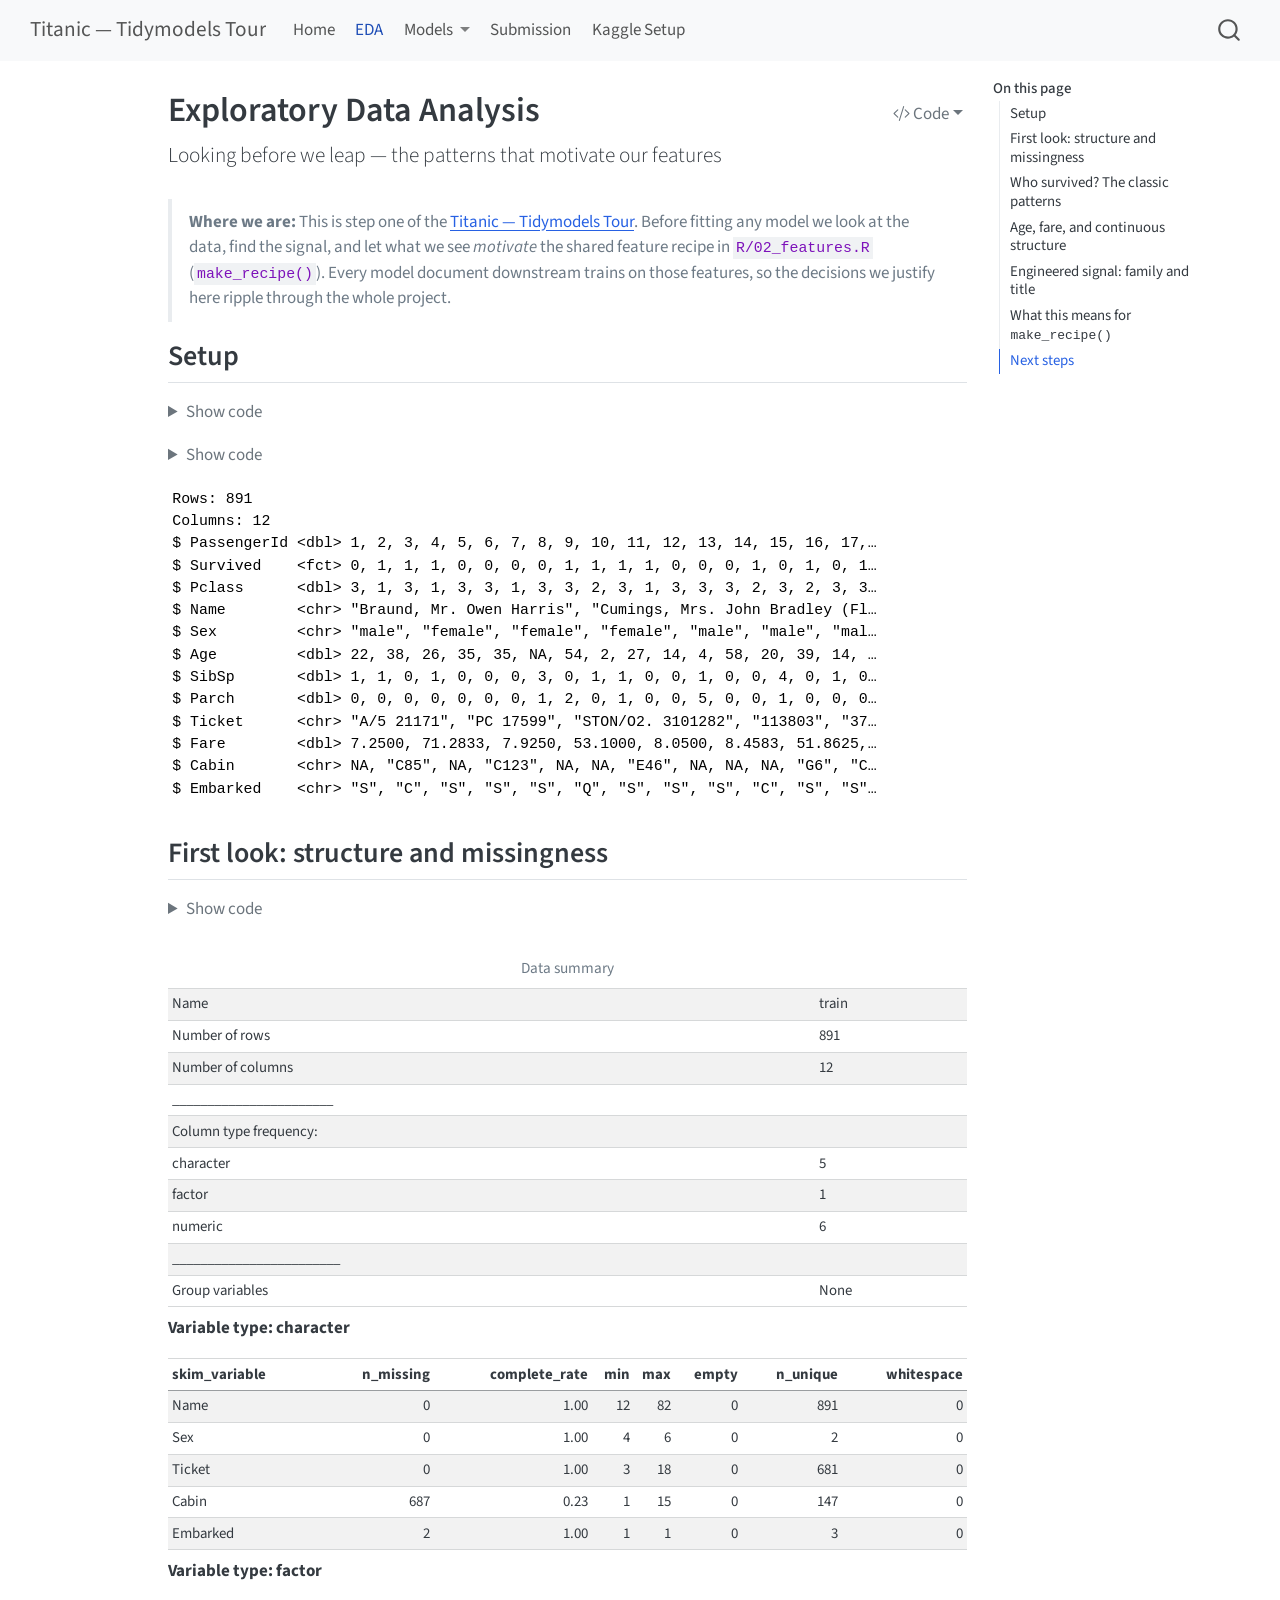
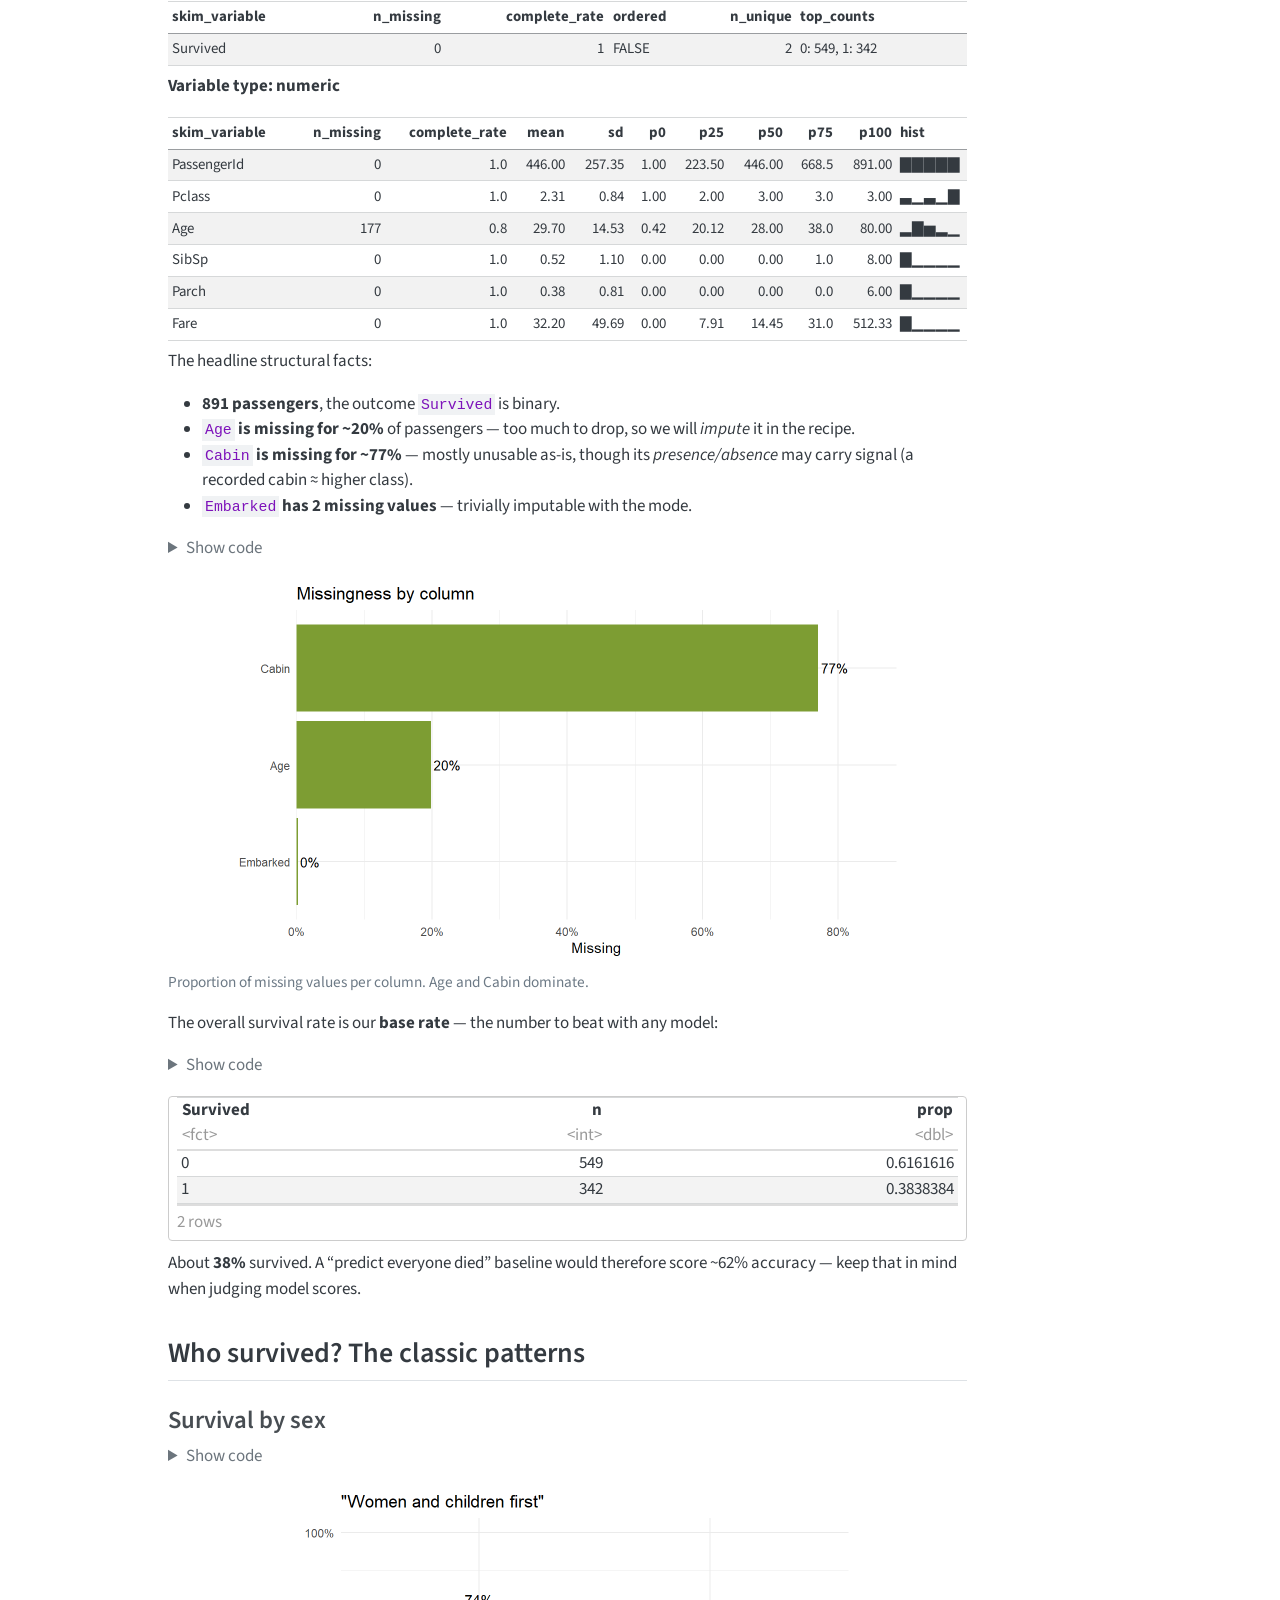
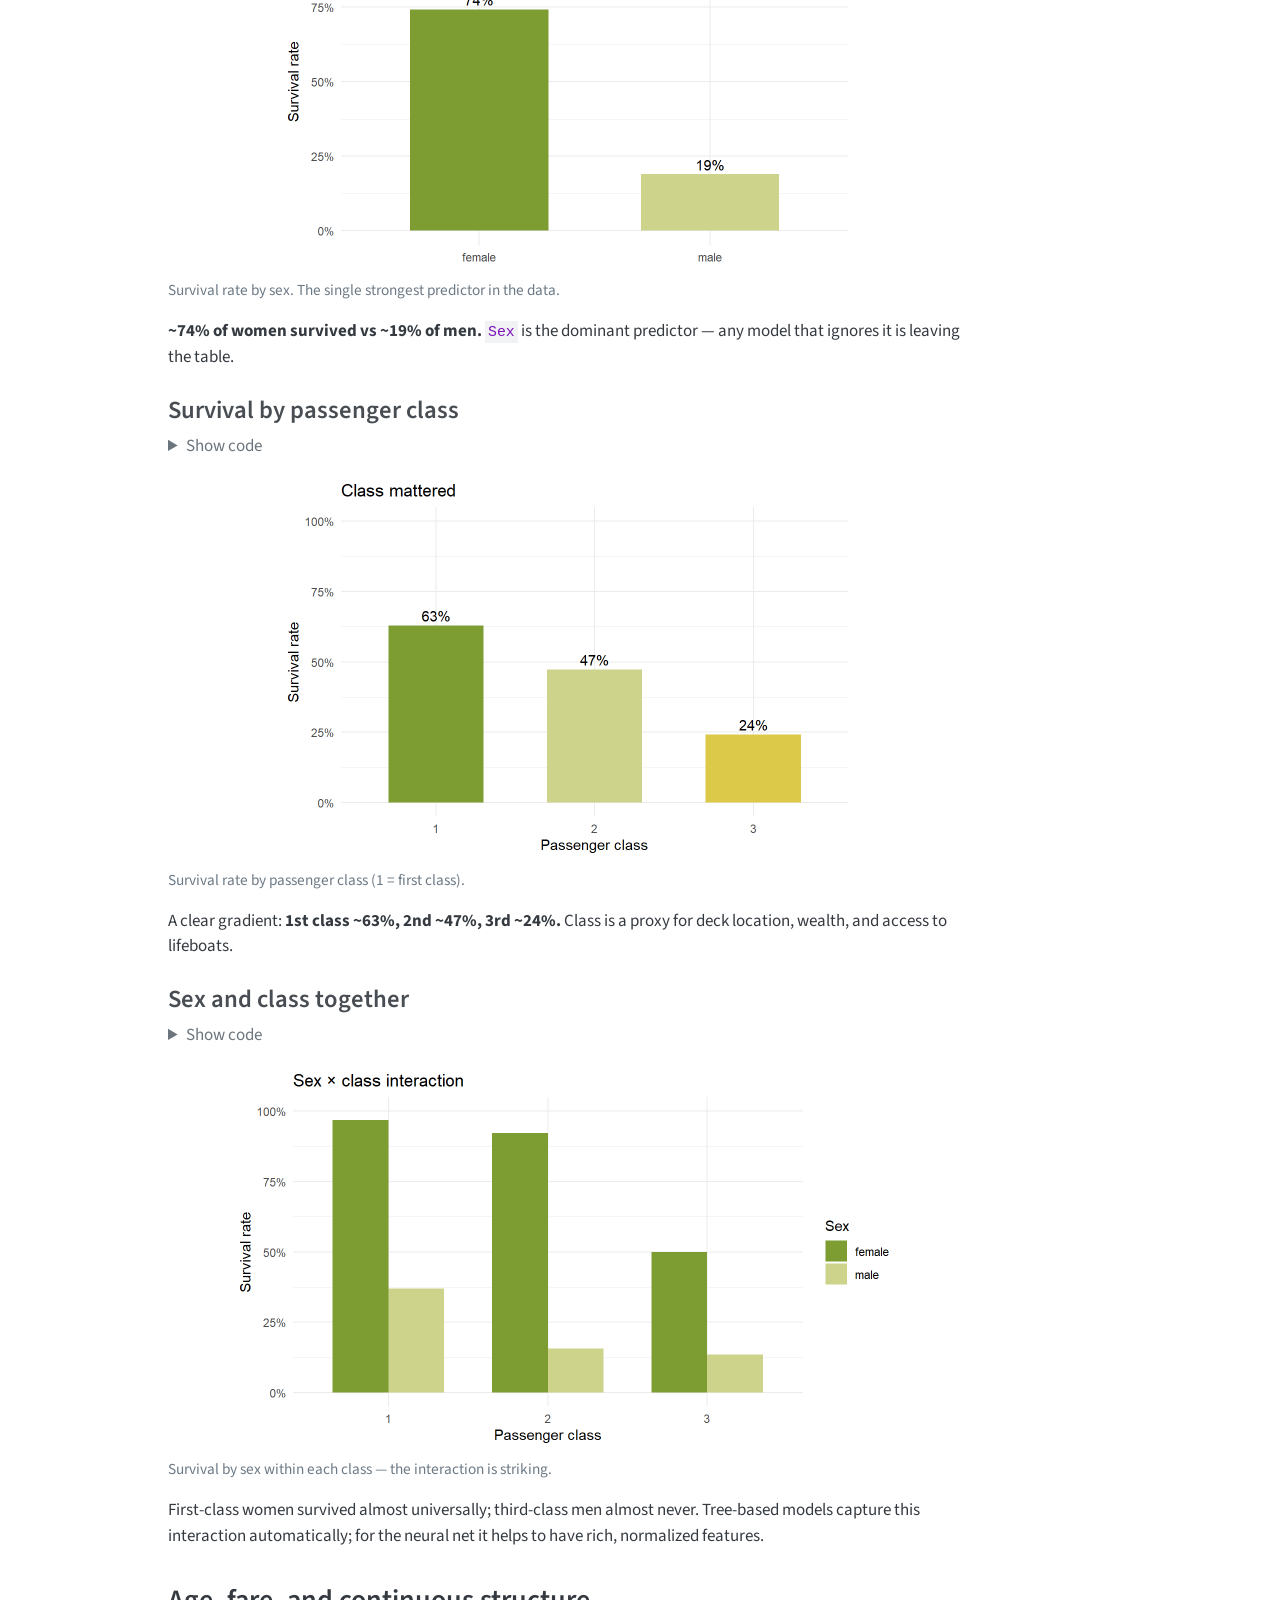
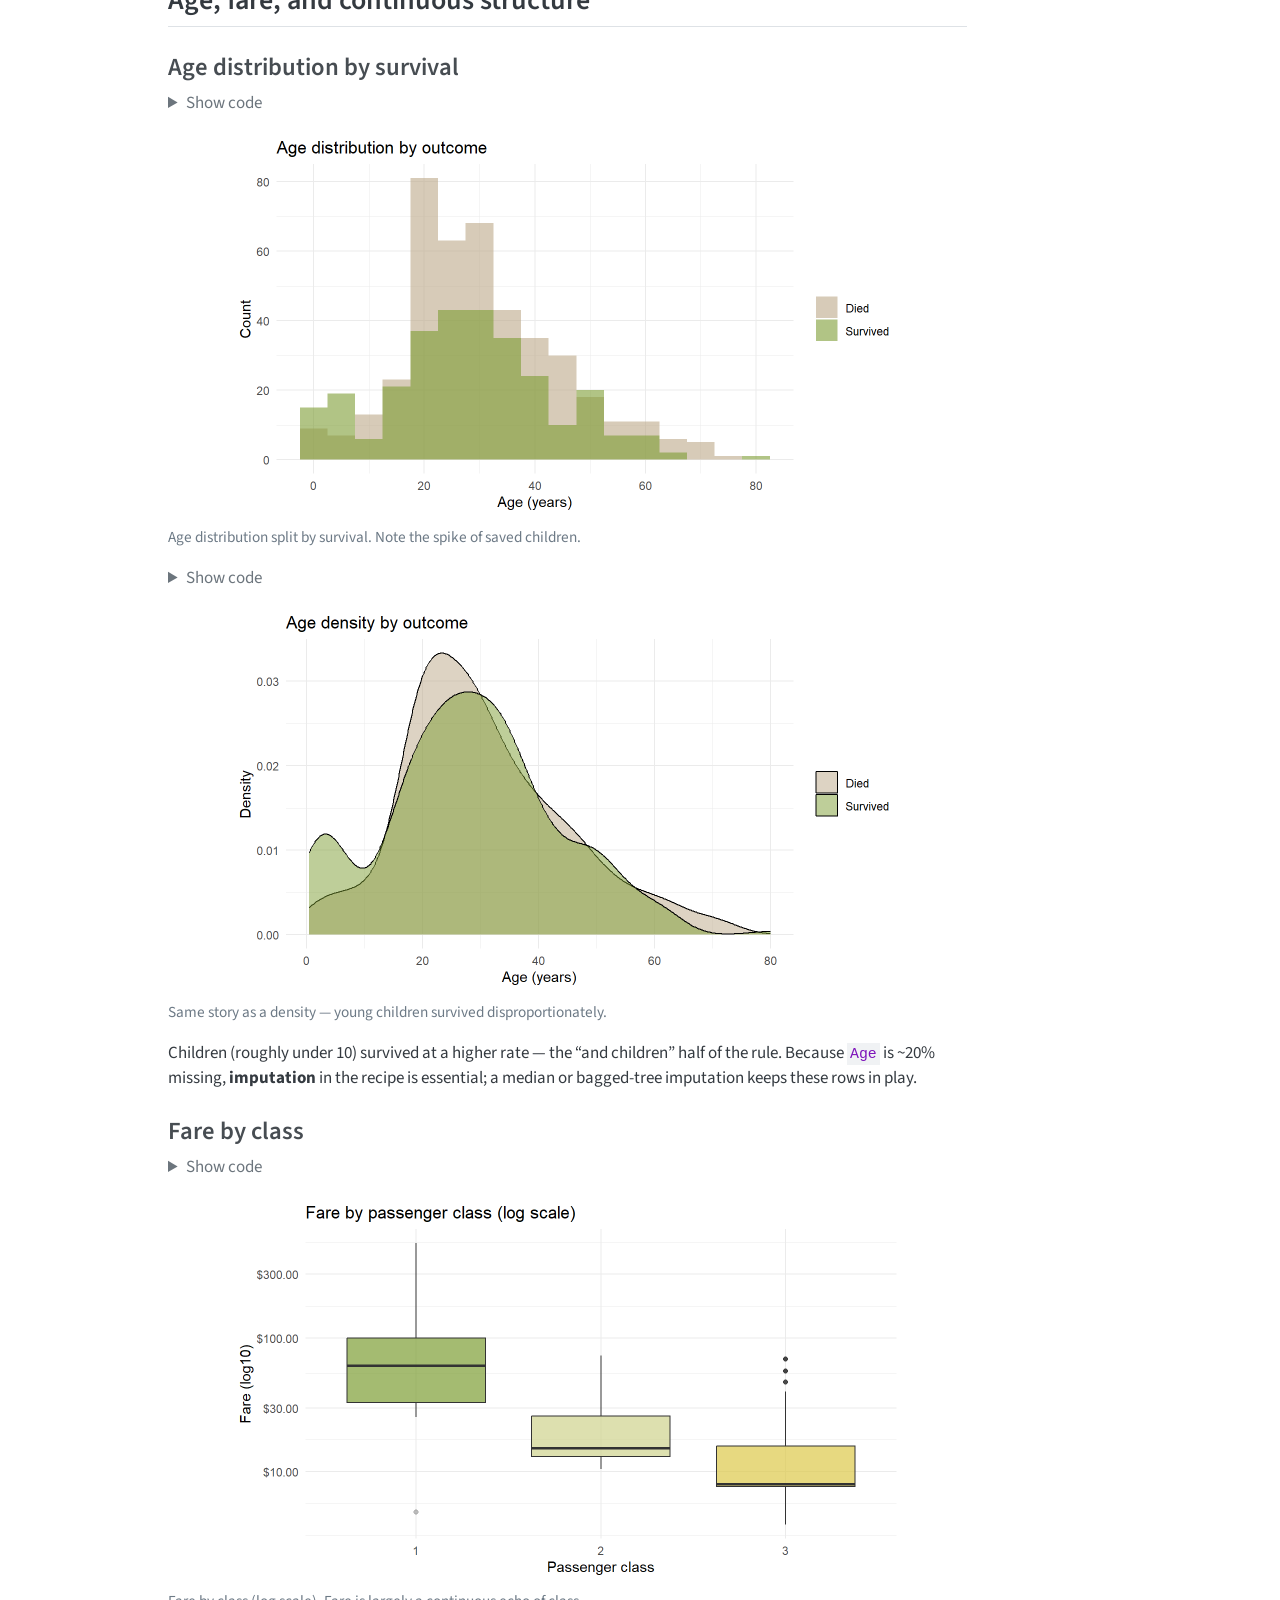
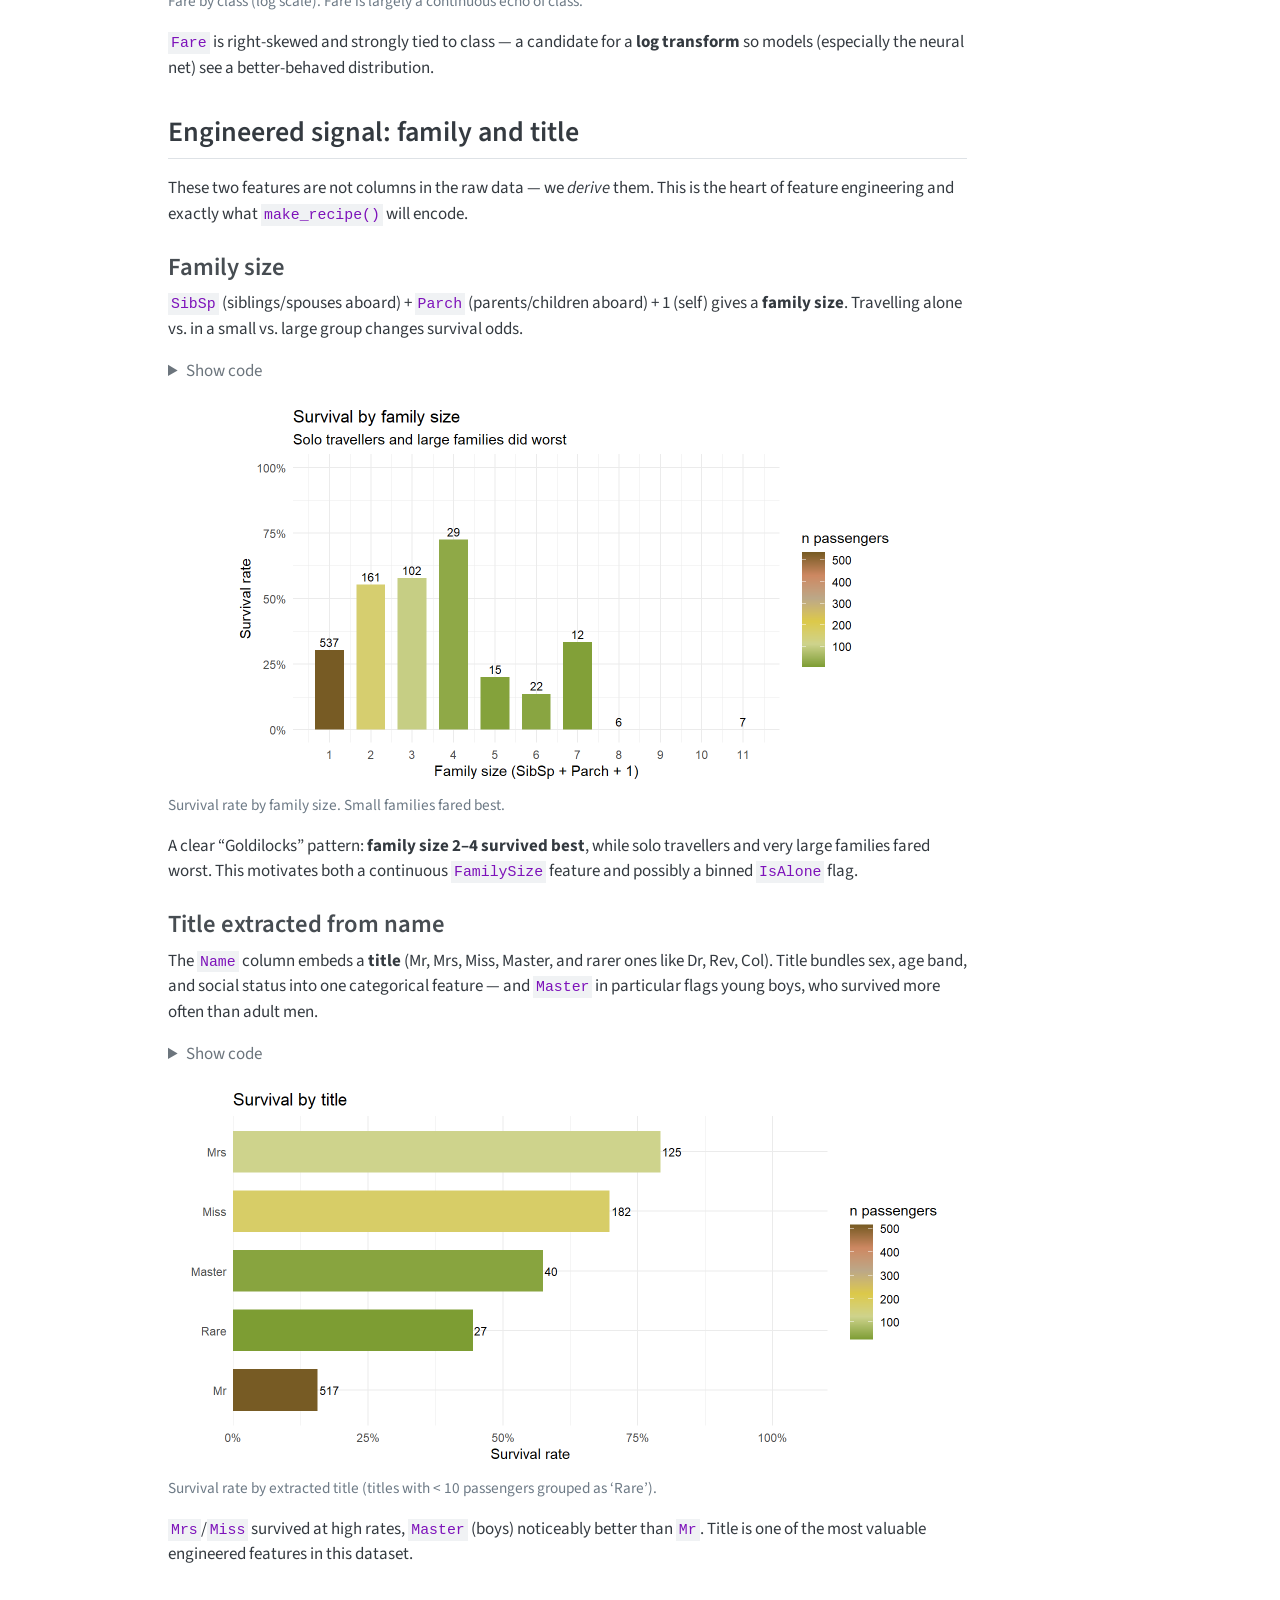
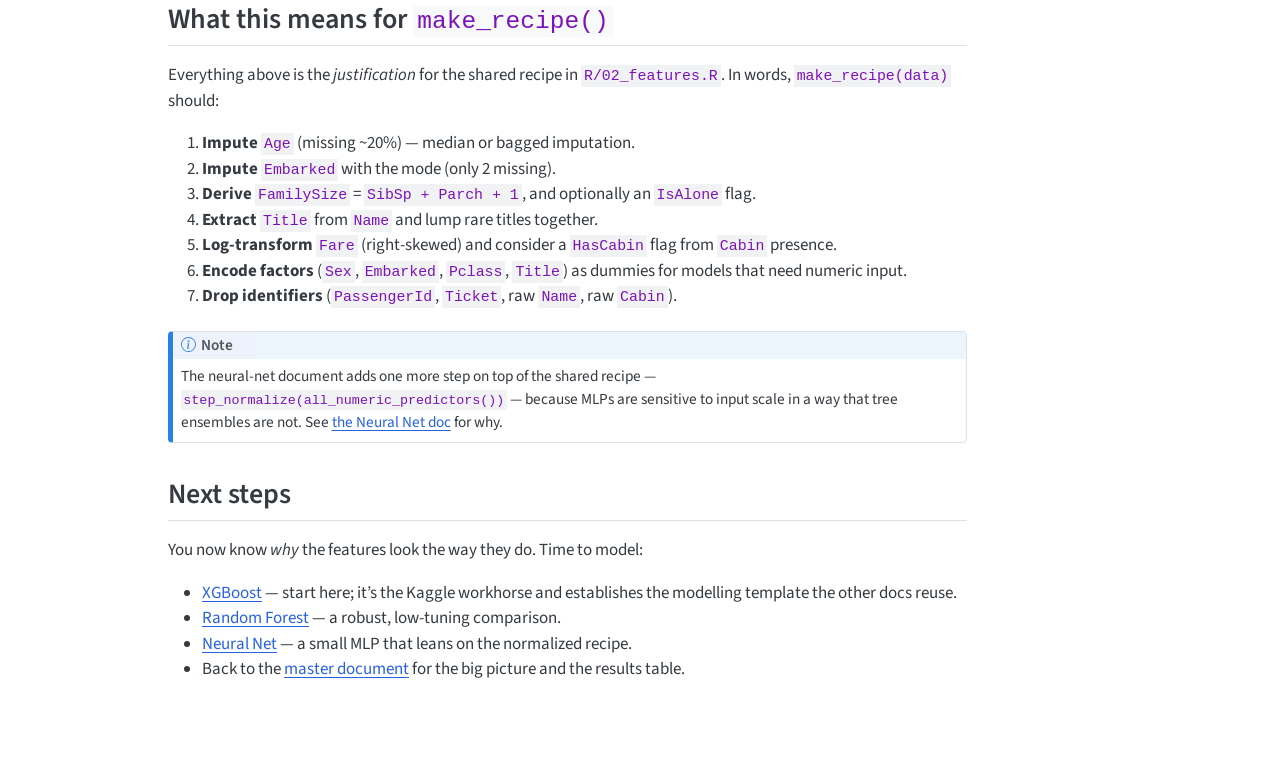
==== commit bc1fc60c: "Built site for gh-pages" ====
--- a/docs/01-eda.html
+++ b/docs/01-eda.html
@@ -152,6 +152,18 @@
         <li>
     <a class="dropdown-item" href="../docs/04-neural-net.html">
  <span class="dropdown-text">Neural Net</span></a>
+  </li>  
+        <li>
+    <a class="dropdown-item" href="../docs/06-logistic.html">
+ <span class="dropdown-text">Logistic Regression</span></a>
+  </li>  
+        <li>
+    <a class="dropdown-item" href="../docs/07-svm.html">
+ <span class="dropdown-text">Support Vector Machine</span></a>
+  </li>  
+        <li>
+    <a class="dropdown-item" href="../docs/08-mars.html">
+ <span class="dropdown-text">MARS</span></a>
   </li>  
         <li>
     <a class="dropdown-item" href="../docs/05-stack.html">
